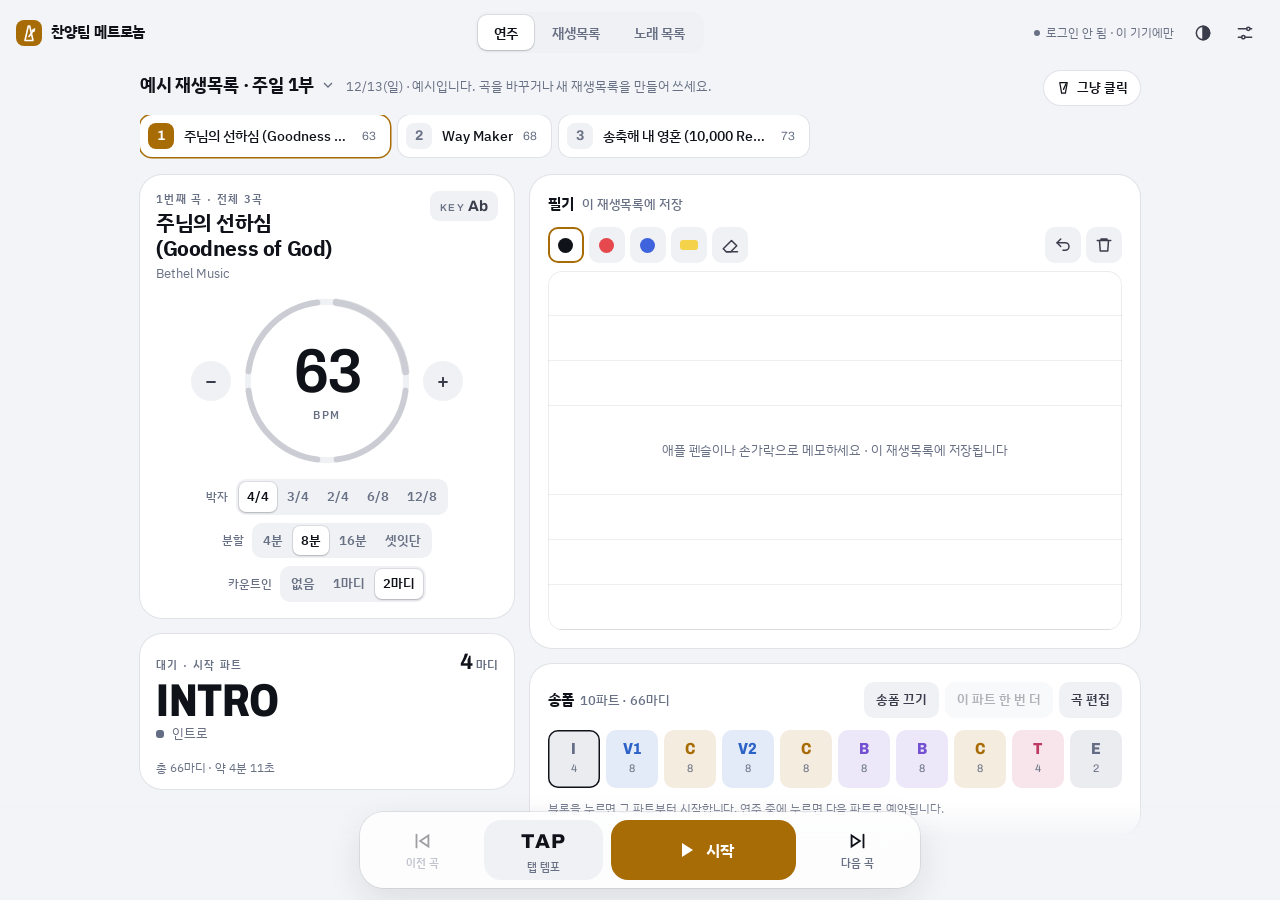
==== metronome/index.html @ 93f94aba "메트로놈: 연주 화면 필기 칸(애플 펜슬·손가락) — 재생목록별 저장(l:목록:곡), 노래 목록 곡 필기(s:곡)를 재생목록에 자동으로 불러옴, 곡 편집 창에도 필기 칸. 지금 칸" ====
<!doctype html>
<html lang="ko">
<head>
<meta charset="utf-8">
<meta name="viewport" content="width=device-width,initial-scale=1,viewport-fit=cover">
<title>찬양팀 메트로놈</title>
<meta name="apple-mobile-web-app-capable" content="yes">
<meta name="mobile-web-app-capable" content="yes">
<meta name="apple-mobile-web-app-title" content="메트로놈">
<meta name="apple-mobile-web-app-status-bar-style" content="black-translucent">
<meta name="theme-color" content="#0A0C12" media="(prefers-color-scheme: dark)">
<meta name="theme-color" content="#F3F4F7" media="(prefers-color-scheme: light)">
<link rel="manifest" href="manifest.webmanifest">
<link rel="apple-touch-icon" href="icon-180.png">
<link rel="icon" type="image/png" href="icon-192.png">
<link rel="preconnect" href="https://fonts.googleapis.com">
<link rel="preconnect" href="https://fonts.gstatic.com" crossorigin>
<link rel="stylesheet" href="https://fonts.googleapis.com/css2?family=Archivo:wdth,wght@62..125,400..800&family=IBM+Plex+Sans+KR:wght@400;500;600;700&display=swap">
<style>:root{box-sizing:border-box;padding-top:env(safe-area-inset-top,0px)}body{margin:0;padding:0}img{max-width:100%}[hidden]:not([hidden=until-found i]){display:none!important}.sync{cursor:pointer}</style>
<style>
/* Layout: a single stage for the drum riser — a tempo dial that lights beat by beat, the current part in big type, and a floating transport in the thumb zone. Brass = cymbal, graphite = dim stage. */
:root{
  color-scheme: dark;
  --bg:#0A0C12; --bg-2:#0F121A; --surface:#141821; --surface-2:#1B2029; --raise:#212734;
  --line:rgba(255,255,255,.07); --line-2:rgba(255,255,255,.14);
  --fg:#F3F1EC; --fg-2:#C7C9D1; --muted:#80879A;
  --accent:#F0B24A; --accent-ink:#1E1505; --accent-soft:rgba(240,178,74,.14);
  --steel:#8DB4F0; --danger:#F07862; --ok:#5FCB8A;
  --flash:#F6E7C4; --scrim:rgba(3,5,10,.62); --shadow:0 12px 34px rgba(0,0,0,.42); --glass:rgba(16,19,27,.78);
  --c-edge:#9AA2B8; --c-verse:#82A9F5; --c-pre:#5CC9BE; --c-chorus:#F0B24A; --c-bridge:#B79CF6; --c-inst:#8DC77B; --c-tag:#F28FA8; --c-cue:#FF8A5B;
  --display:"Archivo", "Helvetica Neue", Arial, sans-serif;
  --ui:"IBM Plex Sans KR", "Apple SD Gothic Neo", "Malgun Gothic", system-ui, sans-serif;
  --r:14px;
}
@media (prefers-color-scheme: light){ :root:not([data-theme="dark"]):not([data-app-theme]){
  color-scheme: light;
  --bg:#F3F4F7; --bg-2:#EBEDF2; --surface:#FFFFFF; --surface-2:#F0F1F5; --raise:#FFFFFF;
  --line:rgba(16,22,40,.08); --line-2:rgba(16,22,40,.16);
  --fg:#10121A; --fg-2:#3A3E4C; --muted:#687084;
  --accent:#A86C06; --accent-ink:#FFFFFF; --accent-soft:rgba(168,108,6,.11);
  --steel:#2C5FB5; --danger:#C8432E; --ok:#23854F;
  --flash:#241904; --scrim:rgba(20,24,40,.32); --shadow:0 12px 34px rgba(20,25,45,.10); --glass:rgba(255,255,255,.82);
  --c-edge:#646C86; --c-verse:#2D62C6; --c-pre:#11857C; --c-chorus:#A86C06; --c-bridge:#7350D2; --c-inst:#3B832C; --c-tag:#BE3A62; --c-cue:#C2410C } }
:root[data-theme="light"]:not([data-app-theme]), :root[data-app-theme="light"]{
  color-scheme: light;
  --bg:#F3F4F7; --bg-2:#EBEDF2; --surface:#FFFFFF; --surface-2:#F0F1F5; --raise:#FFFFFF;
  --line:rgba(16,22,40,.08); --line-2:rgba(16,22,40,.16);
  --fg:#10121A; --fg-2:#3A3E4C; --muted:#687084;
  --accent:#A86C06; --accent-ink:#FFFFFF; --accent-soft:rgba(168,108,6,.11);
  --steel:#2C5FB5; --danger:#C8432E; --ok:#23854F;
  --flash:#241904; --scrim:rgba(20,24,40,.32); --shadow:0 12px 34px rgba(20,25,45,.10); --glass:rgba(255,255,255,.82);
  --c-edge:#646C86; --c-verse:#2D62C6; --c-pre:#11857C; --c-chorus:#A86C06; --c-bridge:#7350D2; --c-inst:#3B832C; --c-tag:#BE3A62; --c-cue:#C2410C }
:root[data-app-theme="dark"]{
  color-scheme: dark;
  --bg:#0A0C12; --bg-2:#0F121A; --surface:#141821; --surface-2:#1B2029; --raise:#212734;
  --line:rgba(255,255,255,.07); --line-2:rgba(255,255,255,.14);
  --fg:#F3F1EC; --fg-2:#C7C9D1; --muted:#80879A;
  --accent:#F0B24A; --accent-ink:#1E1505; --accent-soft:rgba(240,178,74,.14);
  --steel:#8DB4F0; --danger:#F07862; --ok:#5FCB8A;
  --flash:#F6E7C4; --scrim:rgba(3,5,10,.62); --shadow:0 12px 34px rgba(0,0,0,.42); --glass:rgba(16,19,27,.78);
  --c-edge:#9AA2B8; --c-verse:#82A9F5; --c-pre:#5CC9BE; --c-chorus:#F0B24A; --c-bridge:#B79CF6; --c-inst:#8DC77B; --c-tag:#F28FA8; --c-cue:#FF8A5B }

*,*::before,*::after{box-sizing:border-box}
html,body{height:100%}
body{background:var(--bg);color:var(--fg);font-family:var(--ui);font-size:15px;line-height:1.5;letter-spacing:-.005em;
  display:flex;flex-direction:column;overflow:hidden;-webkit-tap-highlight-color:transparent;-webkit-font-smoothing:antialiased}
button,input,select,textarea{font:inherit;color:inherit}
button{cursor:pointer;border:0;background:none;padding:0}
button[disabled]{cursor:default}
:focus-visible{outline:2px solid var(--accent);outline-offset:2px}
.num{font-variant-numeric:tabular-nums}
.eyebrow{font-size:11px;letter-spacing:.12em;text-transform:uppercase;color:var(--muted);font-weight:600}

/* ---------- top bar ---------- */
.top{display:flex;align-items:center;gap:14px;padding-block:12px;
  padding-left:max(16px,env(safe-area-inset-left,0px));padding-right:max(16px,env(safe-area-inset-right,0px))}
.brand{display:flex;align-items:center;gap:9px;font-weight:700;font-size:15px;white-space:nowrap}
.brand svg{width:26px;height:26px;flex:0 0 auto}
.tabs{display:flex;gap:2px;background:var(--surface-2);border-radius:12px;padding:3px;margin-inline:auto}
.tabs button{white-space:nowrap;padding:7px 16px;border-radius:9px;font-weight:600;font-size:14px;color:var(--muted);transition:color .15s, background .15s}
.tabs button:hover{color:var(--fg)}
.tabs button[aria-selected="true"]{background:var(--raise);color:var(--fg);box-shadow:0 1px 2px rgba(0,0,0,.18), 0 0 0 1px var(--line)}
.top-r{display:flex;align-items:center;gap:4px}
.sync{font-size:12px;color:var(--muted);display:flex;align-items:center;gap:6px;white-space:nowrap;margin-right:6px}
.sync i{width:6px;height:6px;border-radius:50%;background:var(--muted);display:inline-block}
.sync[data-s="on"] i{background:var(--ok);box-shadow:0 0 0 3px color-mix(in srgb, var(--ok) 22%, transparent)}
.icon-btn{width:38px;height:38px;border-radius:11px;display:grid;place-items:center;color:var(--fg-2)}
.icon-btn:hover{background:var(--surface-2);color:var(--fg)}
.icon-btn svg{width:20px;height:20px}

.view{flex:1;min-height:0;overflow:auto;
  padding-left:max(16px,env(safe-area-inset-left,0px));padding-right:max(16px,env(safe-area-inset-right,0px));padding-block:6px 28px}
.wrap{max-width:1000px;margin:0 auto;display:flex;flex-direction:column;gap:16px}

/* ---------- play ---------- */
#v-play{display:flex;flex-direction:column;padding-bottom:0}
.play-grid{flex:1;max-width:1000px;width:100%;margin:0 auto;display:grid;gap:16px;grid-template-columns:minmax(0,1fr);align-content:start}
.play-grid > *, .side > *{min-width:0}
.setbar{display:flex;align-items:baseline;gap:10px;flex-wrap:wrap}
.setname{font-weight:700;font-size:18px;display:flex;align-items:center;gap:6px;letter-spacing:-.01em}
.setname svg{width:16px;height:16px;color:var(--muted)}
.setmeta{color:var(--muted);font-size:13px}
.free-btn{margin-left:auto;align-self:center;display:inline-flex;align-items:center;gap:6px;padding:7px 12px;border-radius:999px;font-size:13px;font-weight:600;
  background:var(--surface);color:var(--fg);box-shadow:0 0 0 1px var(--line)}
.free-btn svg{width:15px;height:15px}
.free-btn[aria-pressed="true"]{background:var(--accent);color:var(--accent-ink);box-shadow:none}
.strip{display:flex;gap:8px;overflow-x:auto;padding-bottom:2px;scrollbar-width:none}
.strip::-webkit-scrollbar{display:none}
.chip-song{flex:0 0 auto;display:flex;gap:10px;align-items:center;padding:8px 14px 8px 8px;border-radius:12px;
  background:var(--surface);box-shadow:0 0 0 1px var(--line);max-width:250px;text-align:left;transition:box-shadow .15s}
.chip-song b{width:26px;height:26px;border-radius:8px;background:var(--surface-2);display:grid;place-items:center;font-family:var(--display);font-size:14px;font-weight:700;color:var(--muted);flex:0 0 auto}
.chip-song span{white-space:nowrap;overflow:hidden;text-overflow:ellipsis;font-size:14px;font-weight:500}
.chip-song small{color:var(--muted);font-size:12px;font-family:var(--display)}
.chip-song:hover{box-shadow:0 0 0 1px var(--line-2)}
.chip-song[aria-current="true"]{box-shadow:0 0 0 1.5px var(--accent);background:var(--surface)}
.chip-song[aria-current="true"] b{background:var(--accent);color:var(--accent-ink)}

.hud{background:var(--surface);border-radius:22px;padding:20px;display:grid;gap:18px;box-shadow:0 0 0 1px var(--line)}
.song-head{display:flex;gap:12px;align-items:flex-start;justify-content:space-between}
.song-head h1{font-size:21px;line-height:1.25;margin:2px 0 0;text-wrap:balance;letter-spacing:-.02em;font-weight:700}
.song-head .artist{color:var(--muted);font-size:13px;margin-top:2px}
.keytag{font-family:var(--display);font-weight:700;font-size:15px;border-radius:9px;padding:4px 10px;background:var(--surface-2);color:var(--fg-2);white-space:nowrap}
.keytag::before{content:"KEY ";font-size:10px;letter-spacing:.12em;color:var(--muted);font-weight:600}

.tempo{display:grid;grid-template-columns:auto auto auto;align-items:center;justify-content:center;gap:14px}
.step{width:48px;height:48px;border-radius:50%;background:var(--surface-2);font-size:22px;font-weight:500;display:grid;place-items:center;user-select:none;touch-action:manipulation;color:var(--fg-2);transition:background .12s}
.step:hover{background:var(--raise);color:var(--fg)}
.step:active{transform:scale(.96)}
.dial{position:relative;width:min(52vw,200px);aspect-ratio:1;max-width:100%}
.dial svg{position:absolute;inset:0;width:100%;height:100%;overflow:visible}
.dial .track{fill:none;stroke:var(--surface-2);stroke-width:7}
.dial .arc{fill:none;stroke:var(--line-2);stroke-width:7;stroke-linecap:round;transition:stroke .05s}
.dial .arc.down{stroke-width:9}
.dial .arc.on{stroke:var(--fg)}
.dial .arc.down.on{stroke:var(--accent)}
.dial g.count .arc.on{stroke:var(--steel)}
.dial .halo{fill:var(--accent);opacity:0;transform-origin:100px 100px}
.dial-c{position:absolute;inset:0;display:flex;flex-direction:column;align-items:center;justify-content:center;gap:2px}
.dial-c input{width:3.1ch;background:none;border:0;text-align:center;font-family:var(--display);font-weight:600;font-size:clamp(64px,19vw,88px);line-height:.95;padding:0;letter-spacing:-.04em;
  -moz-appearance:textfield;font-variant-numeric:tabular-nums;border-radius:10px}
.dial-c input:hover{background:var(--surface-2)}
.dial-c input::-webkit-outer-spin-button,.dial-c input::-webkit-inner-spin-button{-webkit-appearance:none;margin:0}
.dial-c small{font-size:11px;letter-spacing:.16em;color:var(--muted);font-weight:600}

.bpm-save{display:flex;align-items:center;justify-content:center;gap:8px;flex-wrap:wrap;margin-top:-6px}
.bpm-save span{font-size:13px;color:var(--muted)}
.bpm-save span b{color:var(--fg);font-family:var(--display)}
.primary.sm{padding:7px 14px;font-size:13px;border-radius:10px}
.seg-row{display:flex;flex-wrap:wrap;gap:10px 18px;justify-content:center;align-items:center}
.seg-row > div{display:flex;align-items:center;gap:8px}
.seg{display:inline-flex;background:var(--surface-2);border-radius:10px;padding:3px;gap:2px}
.seg button{padding:5px 10px;font-size:13px;font-weight:600;color:var(--muted);border-radius:7px;transition:background .12s,color .12s}
.seg button:hover{color:var(--fg)}
.seg button[aria-pressed="true"]{background:var(--raise);color:var(--fg);box-shadow:0 1px 2px rgba(0,0,0,.2),0 0 0 1px var(--line)}
.seg-label{font-size:12px;color:var(--muted);font-weight:500}

.now{gap:6px}
.now-top{display:flex;justify-content:space-between;align-items:baseline;gap:10px}
.barcount{font-family:var(--display);font-weight:600;font-size:15px;color:var(--fg-2)}
.barcount b{font-size:28px;color:var(--fg);font-weight:700;letter-spacing:-.02em}
.barcount small{font-family:var(--ui);color:var(--muted);font-size:12px;margin-left:3px}
.secname{font-family:var(--display);font-weight:800;font-stretch:78%;font-size:clamp(50px,15vw,92px);line-height:.9;letter-spacing:-.01em;text-transform:uppercase;
  min-width:0;overflow:hidden;text-overflow:ellipsis;white-space:nowrap;color:var(--fg)}
.secname.count{color:var(--steel)}
.secko{display:flex;align-items:center;gap:8px;color:var(--muted);font-size:14px;min-height:21px}
.secko i{width:8px;height:8px;border-radius:3px;background:var(--sc,var(--c-edge))}
.bars{display:flex;gap:4px;height:6px;margin-top:4px}
.bars span{flex:1;border-radius:3px;background:var(--surface-2)}
.bars span.on{background:var(--sc,var(--accent))}
.bars span.now{background:var(--sc,var(--accent));opacity:.55}
.next{display:flex;align-items:center;gap:10px;font-size:13px;color:var(--muted);flex-wrap:wrap;min-height:28px;margin-top:4px}
.next b{font-family:var(--display);font-stretch:85%;font-size:20px;font-weight:800;color:var(--sc,var(--steel));letter-spacing:.01em;text-transform:uppercase}
.next .arrow{font-size:11px;letter-spacing:.12em;font-weight:600}
.next .q{background:var(--accent-soft);color:var(--accent);border-radius:6px;padding:1px 7px;font-size:12px;font-weight:600}

.side{display:grid;gap:16px;align-content:start}
.maincol{display:grid;gap:16px;align-content:start;min-width:0}
/* 지금 칸(작게) */
.now.compact{padding:12px 16px;gap:2px}
.now.compact .secname{font-size:clamp(30px,8vw,46px)}
.now.compact .barcount b{font-size:22px}
.now.compact .secko{font-size:13px;min-height:18px}
.now.compact .next{min-height:0;margin-top:2px;font-size:12px}
.now.compact .next b{font-size:16px}
/* 필기 */
.ink-panel{gap:10px}
.ink-head{display:flex;align-items:center;justify-content:space-between;gap:8px;flex-wrap:wrap}
.ink-head .t{font-weight:700;font-size:15px}
.ink-head .t small, .ink-where{color:var(--muted);font-weight:500;font-size:12.5px;margin-left:8px}
.inkpad{display:grid;gap:8px;min-width:0}
.ink-bar{display:flex;gap:5px;align-items:center;flex-wrap:wrap}
.ink-bar .sp{flex:1}
.ink-bar button{width:36px;height:36px;border-radius:10px;display:grid;place-items:center;color:var(--fg-2);background:var(--surface-2)}
.ink-bar button svg{width:18px;height:18px}
.ink-bar button[aria-pressed="true"]{box-shadow:inset 0 0 0 2px var(--accent);color:var(--fg);background:var(--raise)}
.ink-bar button.arm{background:var(--danger,#e5484d);color:#fff}
.ink-bar .dot{width:15px;height:15px;border-radius:50%}
.ink-bar .dot.hl{width:18px;height:10px;border-radius:3px;background:#f5c400;opacity:.7}
.ink-wrap{position:relative;aspect-ratio:16/10;border-radius:14px;overflow:hidden;touch-action:none;-webkit-user-select:none;user-select:none;
  background:var(--raise) repeating-linear-gradient(to bottom, transparent 0, transparent calc(12.5% - 1px), color-mix(in srgb, var(--fg) 7%, transparent) calc(12.5% - 1px), color-mix(in srgb, var(--fg) 7%, transparent) 12.5%);
  box-shadow:inset 0 0 0 1px var(--line)}
.ink-wrap canvas{position:absolute;inset:0;width:100%;height:100%;touch-action:none;cursor:crosshair}
.ink-empty{position:absolute;inset:0;display:grid;place-items:center;text-align:center;padding:24px;color:var(--muted);font-size:13px;pointer-events:none}
.ink-wrap.off canvas{cursor:default}
.ink-wrap.off{opacity:.7}
.panel{background:var(--surface);border-radius:22px;padding:18px;display:grid;grid-template-columns:minmax(0,1fr);gap:12px;box-shadow:0 0 0 1px var(--line)}
.form-head{display:flex;justify-content:space-between;align-items:center;gap:10px;flex-wrap:wrap}
.form-head .t{font-weight:700;font-size:15px}
.form-head .t small{color:var(--muted);font-weight:500;font-size:13px;margin-left:6px}
.form-head > span{flex-wrap:wrap;justify-content:flex-end}
.form-head .ghost{padding:8px 12px;font-size:13px;min-height:36px}
.form-head .primary{padding:8px 12px;font-size:13px;min-height:36px}
/* 파트가 많아도 패널 밖으로 넘치지 않게 같은 크기 칸으로 줄바꿈한다(손가락으로 누르기 쉬운 크기) */
.formline{display:grid;grid-template-columns:repeat(auto-fill,minmax(52px,1fr));gap:6px;min-height:58px}
.formline .form-empty{grid-column:1/-1}
.formline .blk{min-height:58px}
.blk{position:relative;flex-basis:0;min-width:30px;border-radius:10px;overflow:hidden;
  background:color-mix(in srgb, var(--sc,var(--c-edge)) 13%, var(--surface));
  display:flex;flex-direction:column;justify-content:center;align-items:center;padding:6px 2px;text-align:center;transition:opacity .2s, box-shadow .15s}
.blk b{font-family:var(--display);font-weight:800;font-stretch:85%;font-size:16px;line-height:1;position:relative;color:var(--sc,var(--fg))}
.blk small{font-size:11px;color:var(--muted);position:relative;font-family:var(--display);margin-top:3px}
.blk::before{content:"";position:absolute;inset:auto 0 0 0;height:3px;width:calc(var(--p,0)*100%);background:var(--sc,var(--accent))}
.blk:hover{box-shadow:inset 0 0 0 1px var(--line-2)}
.blk.cur{box-shadow:inset 0 0 0 1.5px var(--sc,var(--accent))}
.blk.start{box-shadow:inset 0 0 0 1.5px var(--fg)}
.blk.queued{box-shadow:inset 0 0 0 1.5px var(--steel);background:color-mix(in srgb, var(--steel) 16%, var(--surface))}
.blk.done{opacity:.4}
.form-empty{color:var(--muted);font-size:14px;padding:14px;border:1px dashed var(--line-2);border-radius:12px;display:flex;align-items:center;gap:8px;flex-wrap:wrap}
.legend{display:flex;flex-wrap:wrap;gap:4px 12px;font-size:12px;color:var(--muted)}
.legend span{display:inline-flex;align-items:center;gap:5px}
.legend i{width:8px;height:8px;border-radius:3px;background:var(--sc)}

.ghost{background:var(--surface-2);border-radius:10px;padding:7px 12px;font-size:13px;font-weight:600;color:var(--fg-2);transition:background .12s}
.ghost:hover{background:var(--raise);color:var(--fg);box-shadow:0 0 0 1px var(--line)}
.ghost[disabled]{opacity:.4;pointer-events:none}

.quick{display:grid;grid-template-columns:1fr 1fr;gap:8px}
.tog{display:flex;align-items:center;justify-content:space-between;gap:10px;padding:11px 14px;border-radius:14px;background:var(--surface);box-shadow:0 0 0 1px var(--line);font-size:14px;font-weight:600;color:var(--muted);text-align:left}
.tog i{width:34px;height:20px;border-radius:999px;background:var(--surface-2);position:relative;flex:0 0 auto;box-shadow:inset 0 0 0 1px var(--line-2);transition:background .15s}
.tog i::after{content:"";position:absolute;top:3px;left:3px;width:14px;height:14px;border-radius:50%;background:var(--muted);transition:transform .15s, background .15s}
.tog[aria-pressed="true"]{color:var(--fg)}
.tog[aria-pressed="true"] i{background:var(--accent);box-shadow:none}
.tog[aria-pressed="true"] i::after{transform:translateX(14px);background:var(--accent-ink)}

.transport{position:sticky;bottom:0;margin-top:16px;padding-block:10px calc(12px + env(safe-area-inset-bottom,0px));
  background:linear-gradient(to top, var(--bg) 62%, transparent);
  margin-left:calc(-1*max(16px,env(safe-area-inset-left,0px)));margin-right:calc(-1*max(16px,env(safe-area-inset-right,0px)));
  padding-left:max(16px,env(safe-area-inset-left,0px));padding-right:max(16px,env(safe-area-inset-right,0px))}
.transport .in{max-width:560px;margin:0 auto;display:grid;grid-template-columns:1fr 1.1fr 1.7fr 1fr;gap:8px;align-items:center;
  background:var(--glass);-webkit-backdrop-filter:blur(18px) saturate(1.4);backdrop-filter:blur(18px) saturate(1.4);
  border-radius:24px;padding:8px;box-shadow:var(--shadow), 0 0 0 1px var(--line)}
.tbtn{height:60px;border-radius:17px;display:flex;flex-direction:column;align-items:center;justify-content:center;font-size:11px;color:var(--muted);font-weight:600;gap:3px;touch-action:manipulation;user-select:none;transition:background .12s}
.tbtn:hover{background:var(--surface-2)}
.tbtn svg{width:22px;height:22px;color:var(--fg)}
.tbtn[disabled]{opacity:.35}
.tbtn.tap{font-family:var(--display);font-size:20px;font-weight:800;color:var(--fg);letter-spacing:.08em;background:var(--surface-2)}
.tbtn.tap small{font-family:var(--ui);font-size:11px;letter-spacing:0;color:var(--muted);font-weight:500}
.tbtn.tap.hit{background:var(--accent-soft);color:var(--accent)}
.play{height:60px;border-radius:17px;background:var(--accent);color:var(--accent-ink);font-weight:700;font-size:16px;display:flex;align-items:center;justify-content:center;gap:8px;transition:transform .1s, background .15s}
.play:active{transform:scale(.98)}
.play svg{width:24px;height:24px}
.play[data-on="true"]{background:var(--fg);color:var(--bg)}

#flash{position:fixed;inset:0;pointer-events:none;background:var(--flash);opacity:0;z-index:40}
#flash.down{background:var(--accent)}

/* ---------- lists + library ---------- */
.sec-title{display:flex;align-items:flex-end;justify-content:space-between;gap:12px;flex-wrap:wrap}
.sec-title h2{margin:0;font-size:26px;letter-spacing:-.025em}
.sec-title p{margin:4px 0 0;color:var(--muted);font-size:13px}
.primary{background:var(--accent);color:var(--accent-ink);border-radius:11px;padding:10px 16px;font-weight:700;font-size:14px;transition:filter .12s}
.primary:hover{filter:brightness(1.06)}
.primary[disabled]{opacity:.45;pointer-events:none}
.cards{display:grid;grid-template-columns:repeat(auto-fill,minmax(270px,1fr));gap:12px}
.card{background:var(--surface);border-radius:18px;padding:18px;text-align:left;display:grid;gap:8px;min-width:0;box-shadow:0 0 0 1px var(--line);transition:box-shadow .15s, transform .15s}
.card:hover{box-shadow:0 0 0 1px var(--line-2), var(--shadow);transform:translateY(-1px)}
.card .d{font-family:var(--display);font-weight:700;font-size:13px;color:var(--accent);letter-spacing:.04em}
.card h3{margin:0;font-size:17px;letter-spacing:-.015em}
.card p{margin:0;color:var(--muted);font-size:13px;overflow:hidden;text-overflow:ellipsis;white-space:nowrap}
.card ol{margin:4px 0 0;padding-left:18px;font-size:13px;color:var(--fg-2);display:grid;gap:2px}
.card ol li::marker{color:var(--muted);font-family:var(--display)}
.badge{display:inline-block;font-size:11px;font-weight:600;padding:1px 7px;border-radius:999px;background:var(--accent-soft);color:var(--accent);vertical-align:2px;letter-spacing:0}
.empty{border:1px dashed var(--line-2);border-radius:18px;padding:26px;text-align:center;color:var(--muted);display:grid;gap:12px;justify-items:center}

.field{display:grid;gap:6px;min-width:0}
.field label{font-size:12px;color:var(--muted);font-weight:600}
.inp{background:var(--surface-2);border:1px solid transparent;border-radius:11px;padding:10px 12px;width:100%;min-width:0;transition:border-color .12s, background .12s}
.inp:hover{border-color:var(--line-2)}
.inp:focus{outline:none;border-color:var(--accent);background:var(--surface)}
.inp[readonly]{opacity:.55;cursor:default;border-color:transparent;background:var(--surface-2)}
textarea.inp{min-height:88px;resize:vertical;line-height:1.55}
.grid2{display:grid;grid-template-columns:repeat(auto-fit,minmax(150px,1fr));gap:12px}
.rows{display:grid;gap:6px}
.row{display:flex;align-items:center;gap:12px;background:var(--surface);border-radius:14px;padding:10px 12px;min-width:0;box-shadow:0 0 0 1px var(--line)}
.row .n{font-family:var(--display);font-weight:700;font-size:15px;color:var(--muted);width:26px;height:26px;border-radius:8px;background:var(--surface-2);display:grid;place-items:center;flex:0 0 auto}
.row .t{flex:1;min-width:0}
.row .t b{display:block;white-space:nowrap;overflow:hidden;text-overflow:ellipsis;font-weight:600}
.row .t small{display:block;color:var(--muted);font-size:12px;white-space:nowrap;overflow:hidden;text-overflow:ellipsis}
.row .acts{display:flex;gap:2px}
.row .acts button{width:34px;height:34px;border-radius:9px;display:grid;place-items:center;color:var(--muted)}
.row .acts button:hover{background:var(--surface-2);color:var(--fg)}
.row .acts svg{width:18px;height:18px}
.row.click{cursor:pointer;text-align:left;width:100%}
.row.click:hover,.row:has(> button.t:hover){box-shadow:0 0 0 1px var(--line-2)}
.meta-line{display:flex;gap:5px;flex-wrap:wrap}
.pill{font-size:11px;border-radius:6px;padding:1px 7px;color:var(--fg-2);background:var(--surface-2);white-space:nowrap;font-weight:500}
.toolbar{display:flex;gap:8px;flex-wrap:wrap}
.toolbar .inp{flex:1;min-width:160px}
.danger{color:var(--danger)}
.ghost.danger{background:color-mix(in srgb, var(--danger) 12%, transparent);color:var(--danger)}
.back{display:inline-flex;align-items:center;gap:4px;color:var(--muted);font-weight:600;font-size:14px;align-self:flex-start}
.back:hover{color:var(--fg)}
.back svg{width:18px;height:18px}

/* ---------- sheets ---------- */
.scrim{position:fixed;inset:0;background:var(--scrim);z-index:50;display:flex;align-items:flex-end;justify-content:center;-webkit-backdrop-filter:blur(4px);backdrop-filter:blur(4px)}
.sheet{background:var(--bg-2);border-radius:24px 24px 0 0;width:100%;max-width:640px;max-height:92%;display:flex;flex-direction:column;
  padding-bottom:env(safe-area-inset-bottom,0px);box-shadow:var(--shadow), 0 0 0 1px var(--line);position:relative}
.sheet::before{content:"";position:absolute;top:7px;left:50%;width:36px;height:4px;border-radius:2px;background:var(--line-2);transform:translateX(-50%)}
@media (min-width:700px){.scrim{align-items:center}.sheet{border-radius:24px;max-height:86%}.sheet::before{display:none}}
.sheet-h{display:flex;align-items:center;justify-content:space-between;gap:10px;padding:16px 18px 12px}
.sheet-h h2{margin:0;font-size:18px;letter-spacing:-.015em}
.sheet-b{overflow:auto;padding:4px 18px 18px;display:grid;gap:16px;min-height:0}
.sheet-f{display:flex;gap:8px;justify-content:space-between;padding:12px 18px;border-top:1px solid var(--line);flex-wrap:wrap}
.chips{display:flex;flex-wrap:wrap;gap:6px}
.chips button{padding:5px 11px;border-radius:9px;background:var(--surface-2);font-family:var(--display);font-weight:800;font-stretch:85%;font-size:15px;color:var(--sc,var(--fg))}
.chips button:hover{box-shadow:0 0 0 1px var(--sc,var(--accent))}
.preview{display:flex;flex-wrap:wrap;gap:5px;align-items:center}
.preview span{font-size:12px;border-radius:7px;padding:2px 8px;background:color-mix(in srgb, var(--sc,var(--c-edge)) 14%, var(--surface));color:var(--fg-2)}
.preview span.bad{background:color-mix(in srgb, var(--danger) 14%, transparent);color:var(--danger)}
.preview span.sum{background:none;color:var(--muted);padding-left:2px}
.cue-pill{display:inline-block;font-family:var(--display);font-weight:800;font-stretch:88%;font-size:12px;letter-spacing:.06em;padding:1px 8px;border-radius:6px;background:color-mix(in srgb, var(--c-cue) 18%, transparent);color:var(--c-cue);margin-left:6px;white-space:nowrap}
.cue-pill.soon{background:none;box-shadow:inset 0 0 0 1px var(--c-cue)}
.blk small.mt{margin-top:1px;font-size:10px;font-weight:700;color:var(--c-cue)}
.cue-pill.meter{color:var(--steel);background:color-mix(in srgb, var(--steel) 16%, transparent)}
.cue-pill.meter.soon{background:none;box-shadow:inset 0 0 0 1px var(--steel)}
.blk.has-cue::after{content:"";position:absolute;top:5px;right:5px;width:6px;height:6px;border-radius:2px;transform:rotate(45deg);background:var(--c-cue)}
.cue-chips{align-items:center}
.cue-chips .chips-label{font-size:12px;color:var(--muted);font-weight:600;margin-right:2px}
.cue-chips button{font-size:13px;color:var(--c-cue)}
.preview span.cue{background:color-mix(in srgb, var(--c-cue) 16%, transparent);color:var(--c-cue);font-weight:700}
.tmp-badge{font-size:11px;font-weight:600;color:var(--steel);background:color-mix(in srgb, var(--steel) 14%, transparent);border-radius:999px;padding:3px 9px;white-space:nowrap}
.badge.tmp{background:color-mix(in srgb, var(--steel) 14%, transparent);color:var(--steel)}
.ctx-note{background:var(--accent-soft);border-radius:12px;padding:11px 13px;font-size:13px;color:var(--fg-2);display:grid;gap:8px;justify-items:start;line-height:1.55}
.ctx-note b{color:var(--fg)}
/* ---------- install ---------- */
.install-bar{display:flex;align-items:center;gap:10px;margin:0 auto;max-width:1100px;width:calc(100% - 28px);padding:10px 10px 10px 14px;border-radius:14px;background:color-mix(in srgb, var(--accent) 14%, var(--surface));box-shadow:0 0 0 1px color-mix(in srgb, var(--accent) 35%, transparent)}
.install-bar[hidden]{display:none}
.install-bar>svg{width:22px;height:22px;color:var(--accent);flex:0 0 auto}
.install-bar .t{flex:1;font-size:13px;line-height:1.45;color:var(--fg-2);word-break:keep-all}
.install-bar .t b{color:var(--fg)}
.install-bar .icon-btn{width:34px;height:34px;flex:0 0 auto}

/* ---------- sharing ---------- */
.lseg{align-self:flex-start}
.lseg button{padding:7px 14px;font-size:14px;position:relative}
.lseg .dot{position:absolute;top:5px;right:5px;width:7px;height:7px;border-radius:50%;background:var(--accent)}
.gpill{display:inline-block;font-size:11px;font-weight:600;border-radius:999px;padding:1px 8px;background:color-mix(in srgb, var(--steel) 14%, transparent);color:var(--steel);margin:2px 4px 0 0;white-space:nowrap}
.card .by{font-size:12px;color:var(--muted)}
.notice{border-radius:14px;padding:16px;background:var(--surface);box-shadow:0 0 0 1px var(--line);display:grid;gap:10px;justify-items:start;color:var(--fg-2);font-size:14px}
.notice small{color:var(--muted);font-size:12px}
.gfilter{display:flex;gap:6px;flex-wrap:wrap}
.gfilter button{padding:6px 12px;border-radius:999px;font-size:13px;font-weight:600;background:var(--surface-2);color:var(--muted)}
.gfilter button[aria-pressed="true"]{background:var(--fg);color:var(--bg)}
.sw{width:40px;height:24px;border-radius:999px;background:var(--surface-2);box-shadow:inset 0 0 0 1px var(--line-2);position:relative;flex:0 0 auto}
.sw::after{content:"";position:absolute;top:3px;left:3px;width:18px;height:18px;border-radius:50%;background:var(--muted);transition:transform .15s}
.row[aria-checked="true"] .sw{background:var(--accent);box-shadow:none}
.row[aria-checked="true"] .sw::after{transform:translateX(16px);background:var(--accent-ink)}

/* ---------- song form blocks ---------- */
.fb-head{display:flex;align-items:center;justify-content:space-between;gap:10px}
.fb-head .seg button{padding:4px 12px}
.fb-list{display:grid;gap:6px;position:relative}
.fb-row{display:grid;gap:3px;background:var(--surface);border-radius:13px;padding:5px 8px 6px 0;box-shadow:0 0 0 1px var(--line), inset 4px 0 0 var(--sc,var(--c-edge));position:relative;touch-action:pan-y}
.fb-row.dragging{z-index:5;box-shadow:0 0 0 1.5px var(--sc,var(--accent)), var(--shadow), inset 4px 0 0 var(--sc,var(--c-edge));transition:none;opacity:.96}
.fb-main{display:flex;align-items:center;gap:6px;min-width:0}
.fb-handle{width:34px;height:40px;flex:0 0 auto;display:grid;place-items:center;color:var(--muted);cursor:grab;touch-action:none;user-select:none;-webkit-user-select:none}
.fb-handle svg{width:18px;height:18px}
.fb-row.dragging .fb-handle{cursor:grabbing;color:var(--fg)}
.fb-label{flex:1 1 70px;min-width:56px;max-width:140px;font-family:var(--display);font-weight:800;font-stretch:88%;font-size:16px;color:var(--sc,var(--fg));padding:8px 9px}
.fb-num{display:flex;align-items:center;background:var(--surface-2);border-radius:10px;flex:0 0 auto}
.fb-num button{width:30px;height:38px;font-size:18px;color:var(--fg-2);border-radius:10px;touch-action:manipulation}
.fb-num button:hover{background:var(--raise)}
.fb-num input{width:36px;text-align:center;background:none;border:0;font-family:var(--display);font-weight:700;font-size:16px;padding:0;-moz-appearance:textfield}
.fb-num input::-webkit-outer-spin-button,.fb-num input::-webkit-inner-spin-button{-webkit-appearance:none;margin:0}
.fb-num small{font-size:11px;color:var(--muted);padding:0 6px 0 2px;white-space:nowrap}
.fb-num.rep input{width:26px}
.fb-num.rep .loop-n{width:26px;text-align:center;font-family:var(--display);font-weight:800;color:var(--accent)}
.fb-num.rep .loop-btn{white-space:nowrap;flex:0 0 auto;margin-left:4px;padding:3px 7px;border-radius:7px;font-size:11.5px;font-weight:700;color:var(--muted);box-shadow:0 0 0 1px var(--line)}
.fb-num.rep .loop-btn[aria-pressed="true"]{background:var(--accent);color:var(--accent-ink);box-shadow:none}
.fb-num.rep small:first-child{padding:0 0 0 8px}
.fb-del{width:34px;height:38px;flex:0 0 auto;border-radius:10px;display:grid;place-items:center;color:var(--muted)}
.fb-del:hover{background:color-mix(in srgb, var(--danger) 12%, transparent);color:var(--danger)}
.fb-del svg{width:18px;height:18px}
.fb-cues{display:flex;flex-wrap:wrap;gap:5px;align-items:center;padding-left:34px}
.fb-cue{display:inline-flex;align-items:center;gap:2px;font-size:12px;font-weight:700;border-radius:7px;padding:2px 3px 2px 8px;background:color-mix(in srgb, var(--c-cue) 16%, transparent);color:var(--c-cue)}
.fb-cue.meter{background:color-mix(in srgb, var(--steel) 16%, transparent);color:var(--steel)}
.fb-cue small{font-weight:500;opacity:.8;margin-left:3px}
.fb-cuepos{appearance:none;-webkit-appearance:none;border:0;background:color-mix(in srgb, currentColor 14%, transparent);color:inherit;font:inherit;font-weight:500;font-size:11.5px;
  border-radius:5px;padding:2px 16px 2px 6px;margin-left:5px;cursor:pointer;
  background-image:linear-gradient(45deg,transparent 50%,currentColor 50%),linear-gradient(135deg,currentColor 50%,transparent 50%);
  background-position:calc(100% - 8px) 55%,calc(100% - 4.5px) 55%;background-size:3.5px 3.5px;background-repeat:no-repeat}
.fb-cuepos option{color:var(--fg);background:var(--surface)}
.fb-cue button{width:20px;height:20px;border-radius:5px;display:grid;place-items:center;color:inherit}
.fb-cue button:hover{background:color-mix(in srgb, currentColor 18%, transparent)}
.fb-cue button svg{width:12px;height:12px}
.fb-cueadd{font-size:12px;font-weight:600;color:var(--muted);border-radius:7px;padding:2px 8px;box-shadow:inset 0 0 0 1px var(--line-2)}
.fb-cueadd:hover,.fb-cueadd[aria-expanded="true"]{color:var(--c-cue);box-shadow:inset 0 0 0 1px var(--c-cue)}
.fb-cuepanel{margin-left:34px;display:grid;gap:8px;padding:10px;border-radius:11px;background:var(--surface-2)}
.fb-cuepanel .rowline{display:flex;align-items:center;gap:8px;flex-wrap:wrap}
.fb-cuepanel .chips button{font-size:13px;color:var(--c-cue);background:var(--surface)}
.fb-cuepanel .chips button.mt{color:var(--steel)}
.fb-cuepanel select,.fb-cuepanel input{padding:7px 10px;width:auto}
.fb-cuepanel input{flex:1;min-width:120px}
.fb-add{display:flex;align-items:flex-start;gap:8px;flex-wrap:wrap}
#formChips{gap:6px 14px}
.chip-group{display:flex;align-items:center;flex-wrap:wrap;gap:6px}
.chip-group small{font-size:11px;color:var(--muted);font-weight:600;margin-right:1px}
.chips-label{font-size:12px;color:var(--muted);font-weight:600}
.fb-empty{color:var(--muted);font-size:13px;padding:14px;border:1px dashed var(--line-2);border-radius:12px;text-align:center}
.hint{font-size:12px;color:var(--muted);margin:0;line-height:1.55}
.hint code{font-family:var(--display);font-weight:700;font-size:13px;color:var(--fg);background:var(--surface-2);padding:0 5px;border-radius:5px}
.check{width:22px;height:22px;border-radius:7px;background:var(--surface-2);box-shadow:inset 0 0 0 1.5px var(--line-2);display:grid;place-items:center;flex:0 0 auto;color:transparent}
.row[aria-checked="true"] .check{background:var(--accent);box-shadow:none;color:var(--accent-ink)}
.row[aria-checked="true"]{box-shadow:0 0 0 1.5px var(--accent)}
.check svg{width:14px;height:14px}
.set-group{display:grid;gap:2px;background:var(--surface);border-radius:16px;padding:4px 14px;box-shadow:0 0 0 1px var(--line)}
.set-row{display:flex;justify-content:space-between;align-items:center;gap:12px;flex-wrap:wrap;padding:11px 0;border-top:1px solid var(--line)}
.set-group .set-row:first-child{border-top:0}
.set-row.sub-row{border-top:0;padding-top:2px;padding-left:12px}
.set-row.sub-row label{font-weight:500}
.set-row > span, .set-row > label{font-weight:600;font-size:14px;flex:1;min-width:160px}
.set-row small{display:block;color:var(--muted);font-weight:400;font-size:12px;margin-top:1px}
.set-row .seg{flex-wrap:wrap}
.set-h{font-size:11px;letter-spacing:.12em;text-transform:uppercase;color:var(--muted);font-weight:600;margin:6px 2px -8px}
input[type=range]{accent-color:var(--accent);width:180px;max-width:100%}
.kbd{font-family:var(--display);font-weight:700;font-size:11px;background:var(--surface-2);border-radius:5px;padding:1px 5px;color:var(--fg-2)}
.toast{position:fixed;left:50%;bottom:calc(110px + env(safe-area-inset-bottom,0px));transform:translateX(-50%);background:var(--fg);color:var(--bg);padding:9px 16px;border-radius:12px;font-size:14px;z-index:60;font-weight:600;max-width:90%;box-shadow:var(--shadow)}

@media (min-width:900px){
  /* BPM 칸은 좁게, 필기 칸을 넓게 */
  .play-grid{grid-template-columns:minmax(0,.76fr) minmax(0,1.24fr);align-items:start}
  .hud{padding:16px;gap:12px}
  .hud .dial{width:172px}
  .hud .dial-c input{font-size:62px}
  .hud .step{width:40px;height:40px;font-size:20px}
  .hud .tempo{gap:10px}
  .hud .seg-row{gap:8px 10px}
  .hud .seg button{padding:5px 8px}
  .play-grid .full{grid-column:1/-1}
}
@media (max-width:640px){ .brand span{display:none} .tabs{margin-inline:0} }
@media (max-width:420px){
  .tabs button{padding:7px 10px;font-size:13px}
  .sync span{display:none}
  .hud{padding:16px;border-radius:20px}
  .seg-row{gap:8px 10px}
}
@media (prefers-reduced-motion: reduce){ *{transition:none!important} }
</style>
</head>
<body>

<header class="top">
  <div class="brand"><svg viewBox="0 0 26 26" aria-hidden="true"><rect width="26" height="26" rx="8" fill="var(--accent)"/><path d="M9 20.5 12.3 6h1.4L17 20.5z" fill="none" stroke="var(--accent-ink)" stroke-width="1.6" stroke-linejoin="round"/><path d="M13 16.5 18.5 9" stroke="var(--accent-ink)" stroke-width="1.6" stroke-linecap="round"/><circle cx="17.4" cy="10.5" r="1.6" fill="var(--accent-ink)"/></svg><span>찬양팀 메트로놈</span></div>
  <nav class="tabs" role="tablist" aria-label="화면">
    <button role="tab" id="tab-play" data-view="play" aria-selected="true">연주</button>
    <button role="tab" id="tab-lists" data-view="lists" aria-selected="false">재생목록</button>
    <button role="tab" id="tab-library" data-view="library" aria-selected="false">노래 목록</button>
  </nav>
  <div class="top-r">
    <div class="sync" id="sync" data-s="off"><i></i><span id="syncText">이 기기에 저장</span></div>
    <button class="icon-btn" id="themeBtn" aria-label="화면 모드"></button>
    <button class="icon-btn" id="openSettings" aria-label="설정"><svg viewBox="0 0 24 24" fill="none" stroke="currentColor" stroke-width="1.8" stroke-linecap="round"><path d="M4 7h10M18 7h2M4 17h4M12 17h8"/><circle cx="16" cy="7" r="2"/><circle cx="10" cy="17" r="2"/></svg></button>
  </div>
</header>
<div class="install-bar" id="installBar" role="region" aria-label="앱 설치 안내" hidden>
  <svg viewBox="0 0 24 24" fill="none" stroke="currentColor" stroke-width="1.8" stroke-linecap="round" stroke-linejoin="round" aria-hidden="true"><rect x="6" y="2.5" width="12" height="19" rx="3"/><path d="M12 8v6m-3-3 3 3 3-3"/></svg>
  <span class="t" id="installText"></span>
  <button class="primary sm" id="installBtn" hidden>설치</button>
  <button class="icon-btn" id="installClose" aria-label="닫기"><svg viewBox="0 0 24 24" fill="none" stroke="currentColor" stroke-width="2"><path d="M6 6l12 12M18 6 6 18"/></svg></button>
</div>

<!-- PLAY -->
<section class="view" id="v-play">
  <div class="play-grid">
    <div class="full" style="display:grid;gap:10px">
      <div class="setbar">
        <button class="setname" id="pickList"><span id="setName">재생목록</span><svg viewBox="0 0 24 24" fill="none" stroke="currentColor" stroke-width="2"><path d="m6 9 6 6 6-6"/></svg></button>
        <span class="setmeta" id="setMeta"></span>
        <button class="free-btn" id="freeBtn" aria-pressed="false" title="곡을 고르지 않고 BPM·박자만으로 클릭"><svg viewBox="0 0 24 24" fill="none" stroke="currentColor" stroke-width="2" stroke-linecap="round" stroke-linejoin="round"><path d="M9 21h6l3-17H6z"/><path d="M12 15 16 6"/></svg>그냥 클릭</button>
      </div>
      <div class="strip" id="strip"></div>
    </div>

    <div class="maincol">
    <div class="hud" id="hud">
      <div class="song-head">
        <div style="min-width:0">
          <div class="eyebrow" id="songPos"></div>
          <h1 id="songTitle">곡을 선택하세요</h1>
          <div class="artist" id="songArtist"></div>
        </div>
        <span style="display:flex;flex-direction:column;align-items:flex-end;gap:6px"><span class="keytag" id="songKey" hidden></span><button class="tmp-badge" id="tmpBadge" hidden>임시 변경 · 원래대로</button></span>
      </div>
      <div class="tempo">
        <button class="step" id="bpmDown" aria-label="BPM 1 내리기">−</button>
        <div class="dial">
          <svg viewBox="0 0 200 200" aria-hidden="true"><circle class="halo" id="halo" cx="100" cy="100" r="74"/><circle class="track" cx="100" cy="100" r="92"/><g id="beats"></g></svg>
          <div class="dial-c"><input id="bpmInput" class="num" type="number" inputmode="numeric" min="30" max="260" value="72" aria-label="BPM"><small id="bpmUnit">BPM</small></div>
        </div>
        <button class="step" id="bpmUp" aria-label="BPM 1 올리기">+</button>
      </div>
      <div class="bpm-save" id="bpmSaveRow" hidden>
        <span id="bpmSaveTxt"></span>
        <button class="ghost" id="bpmRevert">되돌리기</button>
        <button class="primary sm" id="bpmSave">이 BPM 저장</button>
      </div>
      <div class="seg-row">
        <div><span class="seg-label">박자</span><span class="seg" id="segTs"></span></div>
        <div><span class="seg-label">분할</span><span class="seg" id="segSub"></span></div>
        <div><span class="seg-label">카운트인</span><span class="seg" id="segCount"></span></div>
      </div>
    </div>

      <div class="panel now compact" id="nowBox">
        <div class="now-top"><span class="eyebrow" id="phase">대기</span><span class="barcount num" id="barCount"></span></div>
        <div class="secname" id="secName">—</div>
        <div class="secko" id="secKo"></div>
        <div class="bars" id="barsMeter"></div>
        <div class="next" id="nextRow"></div>
      </div>
    </div>
    <div class="side">
      <div class="panel ink-panel" id="inkPanel">
        <div class="ink-head"><span class="t">필기<small id="inkWhere"></small></span><button class="ghost sm" id="inkReset" hidden>노래 목록 필기로 되돌리기</button></div>
        <div id="playInk"></div>
      </div>
      <div class="panel">
        <div class="form-head">
          <span class="t" id="formInfo">송폼</span>
          <span style="display:flex;gap:6px">
            <button class="ghost" id="followBtn" aria-pressed="true">송폼 끄기</button>
            <button class="ghost" id="repeatBtn" disabled>이 파트 한 번 더</button>
            <button class="ghost" id="editCurSong">곡 편집</button>
          </span>
        </div>
        <div class="formline" id="formLine"></div>
        <p class="hint" id="formHint">블록을 누르면 그 파트부터 시작합니다. 연주 중에 누르면 다음 파트로 예약됩니다.</p>
      </div>
      <div class="quick" id="quick"></div>
    </div>
  </div>

  <div class="transport">
    <div class="in">
      <button class="tbtn" id="prevSong"><svg viewBox="0 0 24 24" fill="none" stroke="currentColor" stroke-width="2" stroke-linecap="round"><path d="M6 5v14M19 6l-9 6 9 6z"/></svg>이전 곡</button>
      <button class="tbtn tap" id="tapBtn">TAP<small id="tapInfo">탭 템포</small></button>
      <button class="play" id="playBtn" data-on="false"><svg viewBox="0 0 24 24" fill="currentColor"><path d="M8 5v14l11-7z"/></svg><span>시작</span></button>
      <button class="tbtn" id="nextSong"><svg viewBox="0 0 24 24" fill="none" stroke="currentColor" stroke-width="2" stroke-linecap="round"><path d="M18 5v14M5 6l9 6-9 6z"/></svg>다음 곡</button>
    </div>
  </div>
</section>

<!-- LISTS -->
<section class="view" id="v-lists" hidden>
  <div class="wrap" id="listsIndex">
    <div id="mineIndex" style="display:grid;gap:16px">
      <div class="sec-title">
        <div><h2>재생목록</h2><p>예배별로 부를 곡을 노래 목록에서 골라 담습니다.</p></div>
        <button class="primary" id="newList">+ 새 재생목록</button>
      </div>
      <div class="cards" id="listCards"></div>
    </div>
  </div>
  <div class="wrap" id="listDetail" hidden>
    <button class="back" id="backToLists"><svg viewBox="0 0 24 24" fill="none" stroke="currentColor" stroke-width="2"><path d="m15 6-6 6 6 6"/></svg>재생목록</button>
    <div class="grid2">
      <div class="field"><label for="slName">이름</label><input class="inp" id="slName" placeholder="예: 주일 2부 예배"></div>
      <div class="field"><label for="slDate">연주 날짜</label><input class="inp" id="slDate" type="date"></div>
    </div>
    <div class="field"><label for="slMemo">메모</label><input class="inp" id="slMemo" placeholder="예: 인도자, 장소, 특이사항"></div>
    <div class="sec-title">
      <div><h2 style="font-size:18px">곡 순서</h2><p id="slSummary"></p></div>
      <div class="toolbar">
        <button class="ghost" id="slAddFromLib">노래 목록에서 추가</button>
        <button class="ghost" id="slAddNew">새 곡 등록</button>
      </div>
    </div>
    <div class="rows" id="slSongs"></div>
    <div class="sec-title" style="margin-top:6px">
      <button class="primary" id="slPlay">이 재생목록으로 연주</button>
      <button class="ghost danger" id="slDelete">재생목록 삭제</button>
    </div>
  </div>
</section>

<!-- LIBRARY -->
<section class="view" id="v-library" hidden>
  <div class="wrap">
    <div class="sec-title">
      <div><h2>노래 목록</h2><p id="libCount">등록한 곡이 모두 모입니다.</p></div>
      <button class="primary" id="libNew">+ 새 곡 등록</button>
    </div>
    <div class="toolbar">
      <input class="inp" id="libSearch" type="search" placeholder="제목·아티스트 검색">
      <select class="inp" id="libSort" style="flex:0 0 auto;width:auto">
        <option value="recent">최근 연주순</option>
        <option value="count">많이 연주한 순</option>
        <option value="title">제목순</option>
        <option value="artist">아티스트순</option>
      </select>
    </div>
    <div class="rows" id="libRows"></div>
  </div>
</section>

<div id="flash"></div>

<!-- song editor -->
<div class="scrim" id="songSheet" hidden>
  <div class="sheet" role="dialog" aria-modal="true" aria-labelledby="songSheetTitle">
    <div class="sheet-h"><h2 id="songSheetTitle">곡 편집</h2><button class="icon-btn" data-close aria-label="닫기"><svg viewBox="0 0 24 24" fill="none" stroke="currentColor" stroke-width="2"><path d="M6 6l12 12M18 6 6 18"/></svg></button></div>
    <div class="sheet-b">
      <div class="ctx-note" id="fCtx" hidden></div>
      <div class="grid2">
        <div class="field"><label for="fTitle">곡 제목</label><input class="inp" id="fTitle" placeholder="예: 주님의 선하심"></div>
        <div class="field"><label for="fArtist">아티스트</label><input class="inp" id="fArtist" placeholder="예: Bethel Music"></div>
      </div>
      <div class="grid2">
        <div class="field"><label for="fBpm">BPM</label><input class="inp num" id="fBpm" type="number" inputmode="numeric" min="30" max="260"></div>
        <div class="field"><label for="fTs">박자</label><select class="inp" id="fTs"></select></div>
        <div class="field"><label for="fKey">키</label><input class="inp" id="fKey" placeholder="예: G, Ab"></div>
      </div>
      <div class="grid2">
        <div class="field"><label for="fSub">분할</label><select class="inp" id="fSub"></select></div>
        <div class="field"><label for="fCount">카운트인</label><select class="inp" id="fCount"><option value="0">없음</option><option value="1">1마디</option><option value="2">2마디</option></select></div>
      </div>
      <p class="hint" id="fTsHint" hidden>6/8·12/8 박자의 BPM은 점4분음표(한 박에 8분음표 셋) 기준입니다.</p>
      <div class="field">
        <div class="fb-head"><label for="fForm">송폼</label><span class="seg" id="fbMode"><button data-fbmode="blocks" aria-pressed="true">블록</button><button data-fbmode="text" aria-pressed="false">글</button></span></div>
        <div id="fbWrap">
          <div class="fb-list" id="formBlocks"></div>
          <div class="fb-add"><span class="chips-label">파트 추가</span><div class="chips" id="formChips"></div></div>
          <p class="hint">≡ 를 잡고 끌어서 순서를 바꿉니다. 숫자 칸에 마디 수와 반복 횟수를 넣고, <b>+ 큐</b>로 Key Up·Break 같은 안내를 원하는 마디에 붙입니다.</p>
        </div>
        <div id="fbText" hidden>
        <textarea class="inp" id="fForm" placeholder="I 4, V1 8, PC 4, C 8, V2 8, C 8, B 8x2, C 8, O 4"></textarea>
        <div class="chips cue-chips" id="cueChips"></div>
        <p class="hint">파트 이름 뒤에 마디 수를 적고 쉼표로 구분하세요. <code>C 8x2</code>처럼 쓰면 두 번 반복됩니다. 한글(후렴 8, 1절 8, 간주 4)도 됩니다.</p>
        <p class="hint">큐는 파트 뒤에 대괄호로 붙입니다. <code>C 8 [Key Up]</code>은 그 파트 마지막 마디 첫 박에, <code>B 8 [Build@5]</code>처럼 <code>@마디</code>를 붙이면 그 마디 첫 박에 안내합니다. 다음 파트 첫 박에 넣으려면 <code>V2 8 [Key Up@1]</code>처럼 그 파트에 붙이세요. 목록에 없는 말(예: <code>[기타 솔로]</code>)도 기기 음성으로 읽어 줍니다.</p>
        <p class="hint"><code>E 4 [Rit@3]</code>처럼 리타르를 넣으면 느려지기 직전 박에 "Ritard"라고 말한 뒤, 그 마디부터 파트 끝까지 점점 느려지며 박마다 One, Two, Three, Four로 세어 줍니다. 맨 끝에 <code>[Rit]</code>만 붙이면 마지막 마디만 느려집니다.</p>
        <p class="hint">변박은 <code>C 8 [2/4]</code>처럼 쓰면 그 파트 마지막 한 마디만 2/4, <code>[2/4@4]</code>는 4마디째만, <code>[3/4@all]</code>은 파트 전체가 바뀝니다.</p>
        </div>
        <div class="preview" id="formPreview"></div>
      </div>
      <div class="field">
        <div class="fb-head"><label>필기 <small class="ink-where" id="edInkWhere"></small></label></div>
        <div id="edInk"></div>
      </div>
      <div class="field" id="fPlaysField">
        <label>연주 기록</label>
        <div class="rows" id="fPlays"></div>
        <div class="toolbar">
          <input class="inp" id="fPlayDate" type="date" style="flex:0 0 auto;width:auto">
          <input class="inp" id="fPlayNote" placeholder="정보 (예: 주일 1부, 키 G로)">
          <button class="ghost" id="fPlayAdd">기록 추가</button>
        </div>
        <p class="hint">재생목록에 담긴 날짜는 자동으로 기록에 표시됩니다.</p>
      </div>
    </div>
    <div class="sheet-f">
      <button class="ghost danger" id="fDelete">노래 목록에서 삭제</button>
      <span style="display:flex;gap:8px"><button class="ghost" data-close>취소</button><button class="ghost" id="fTemp" hidden>이번만 임시로</button><button class="primary" id="fSave">저장</button></span>
    </div>
  </div>
</div>

<!-- library picker -->
<div class="scrim" id="pickSheet" hidden>
  <div class="sheet" role="dialog" aria-modal="true" aria-labelledby="pickTitle">
    <div class="sheet-h"><h2 id="pickTitle">노래 목록에서 추가</h2><button class="icon-btn" data-close aria-label="닫기"><svg viewBox="0 0 24 24" fill="none" stroke="currentColor" stroke-width="2"><path d="M6 6l12 12M18 6 6 18"/></svg></button></div>
    <div class="sheet-b">
      <input class="inp" id="pickSearch" type="search" placeholder="제목·아티스트 검색">
      <div class="rows" id="pickRows"></div>
    </div>
    <div class="sheet-f"><span class="hint" id="pickCount" style="align-self:center"></span><button class="primary" id="pickAdd" disabled>추가</button></div>
  </div>
</div>

<!-- playlist chooser -->
<div class="scrim" id="listSheet" hidden>
  <div class="sheet" role="dialog" aria-modal="true" aria-labelledby="listSheetTitle">
    <div class="sheet-h"><h2 id="listSheetTitle">연주할 재생목록</h2><button class="icon-btn" data-close aria-label="닫기"><svg viewBox="0 0 24 24" fill="none" stroke="currentColor" stroke-width="2"><path d="M6 6l12 12M18 6 6 18"/></svg></button></div>
    <div class="sheet-b"><div class="rows" id="listChoices"></div></div>
  </div>
</div>

<!-- settings -->
<div class="scrim" id="settingsSheet" hidden>
  <div class="sheet" role="dialog" aria-modal="true" aria-labelledby="setTitle">
    <div class="sheet-h"><h2 id="setTitle">설정</h2><button class="icon-btn" data-close aria-label="닫기"><svg viewBox="0 0 24 24" fill="none" stroke="currentColor" stroke-width="2"><path d="M6 6l12 12M18 6 6 18"/></svg></button></div>
    <div class="sheet-b" id="settingsBody"></div>
  </div>
</div>

<datalist id="fbLabels">
  <option value="I">인트로</option><option value="V">절</option><option value="V1">1절</option><option value="V2">2절</option><option value="V3">3절</option><option value="V4">4절</option>
  <option value="PC">프리코러스</option><option value="PC1">프리코러스 1</option><option value="PC2">프리코러스 2</option>
  <option value="C">후렴</option><option value="C1">후렴 1</option><option value="C2">후렴 2</option><option value="C3">후렴 3</option><option value="LC">마지막 후렴</option>
  <option value="B">브릿지</option><option value="B1">브릿지 1</option><option value="B2">브릿지 2</option><option value="B3">브릿지 3</option>
  <option value="IL">간주</option><option value="Inst">연주</option><option value="T">태그</option><option value="R">리프레인</option>
  <option value="Vp">뱀프</option><option value="O">아웃트로</option><option value="E">엔딩</option>
</datalist>
<div class="toast" id="toast" hidden></div>

<script src="supabase.js"></script>
<script>
(function(){
'use strict';
const $ = s => document.querySelector(s);
const esc = s => String(s ?? '').replace(/[&<>"']/g, c => ({'&':'&amp;','<':'&lt;','>':'&gt;','"':'&quot;',"'":'&#39;'}[c]));
const uid = () => Date.now().toString(36) + Math.random().toString(36).slice(2,7);
const today = () => { const d=new Date(); return d.getFullYear()+'-'+String(d.getMonth()+1).padStart(2,'0')+'-'+String(d.getDate()).padStart(2,'0'); };
const fmtDate = s => { if(!s) return ''; const [y,m,d]=s.split('-').map(Number); if(!y) return s; const w='일월화수목금토'[new Date(y,m-1,d).getDay()]; return `${m}/${d}(${w})`; };
const clamp = (v,a,b) => Math.min(b,Math.max(a,v));

/* ---------- music definitions ---------- */
const TS = {
  '4/4':{beats:4,compound:false}, '3/4':{beats:3,compound:false}, '2/4':{beats:2,compound:false},
  '6/8':{beats:2,compound:true}, '12/8':{beats:4,compound:true}
};
const SUBS_SIMPLE = [[1,'4분'],[2,'8분'],[4,'16분'],[3,'셋잇단']];
const SUBS_COMP = [[1,'점4분'],[3,'8분'],[6,'16분']];
const subsFor = ts => TS[ts]?.compound ? SUBS_COMP : SUBS_SIMPLE;
const fixSub = (ts,sub) => subsFor(ts).some(([n])=>n===sub) ? sub : (TS[ts]?.compound ? 3 : 2);

const SECTIONS = [
  {k:'intro', en:'INTRO', ko:'인트로', ab:'I', re:/^(i|in|intro|인트로|전주)$/},
  {k:'verse', en:'VERSE', ko:'절', ab:'V', re:/^(v|vs|verse|벌스|절)$/},
  {k:'prechorus', en:'PRE-CHORUS', ko:'프리코러스', ab:'PC', re:/^(pc|pre|prech|prechorus|프리|프리코러스|프리후렴)$/},
  {k:'chorus', en:'CHORUS', ko:'후렴', ab:'C', re:/^(c|ch|cho|chorus|후렴|코러스)$/},
  {k:'postchorus', en:'POST-CHORUS', ko:'포스트코러스', ab:'PoC', re:/^(poc|post|postchorus|포스트|포스트코러스)$/},
  {k:'lastchorus', en:'LAST CHORUS', ko:'마지막 후렴', ab:'LC', re:/^(lc|last|lastchorus|마지막후렴|막후렴)$/},
  {k:'bridge', en:'BRIDGE', ko:'브릿지', ab:'B', re:/^(b|br|bridge|브릿지|브리지)$/},
  {k:'interlude', en:'INTERLUDE', ko:'간주', ab:'IL', re:/^(il|int|inter|interlude|간주)$/},
  {k:'instrumental', en:'INSTRUMENTAL', ko:'연주', ab:'Inst', re:/^(inst|instr|instrumental|연주|악기)$/},
  {k:'tag', en:'TAG', ko:'태그', ab:'T', re:/^(t|tag|태그)$/},
  {k:'refrain', en:'REFRAIN', ko:'리프레인', ab:'R', re:/^(r|ref|refrain|리프레인)$/},
  {k:'turnaround', en:'TURNAROUND', ko:'턴어라운드', ab:'TA', re:/^(ta|turn|turnaround|턴|턴어라운드)$/},
  {k:'breakdown', en:'BREAKDOWN', ko:'브레이크다운', ab:'BD', re:/^(bd|breakdown|브레이크다운|다운)$/},
  {k:'build', en:'BUILD', ko:'빌드업', ab:'Bu', re:/^(bu|build|buildup|빌드|빌드업)$/},
  {k:'vamp', en:'VAMP', ko:'뱀프', ab:'Vp', re:/^(vp|vamp|뱀프)$/},
  {k:'solo', en:'SOLO', ko:'솔로', ab:'S', re:/^(s|solo|솔로)$/},
  {k:'channel', en:'CHANNEL', ko:'채널', ab:'Chn', re:/^(chn|channel|채널)$/},
  {k:'outro', en:'OUTRO', ko:'아웃트로', ab:'O', re:/^(o|out|outro|아웃트로|후주)$/},
  {k:'ending', en:'ENDING', ko:'엔딩', ab:'E', re:/^(e|end|ending|엔딩)$/},
];

function parseLabel(raw){
  const label = raw.trim();
  let norm = label.toLowerCase().replace(/[\s.\-_']/g,'');
  let n = null, m;
  if((m = norm.match(/^(\d)(\D+)$/))){ n=+m[1]; norm=m[2]; }
  else if((m = norm.match(/^(\D+?)(\d)$/))){ n=+m[2]; norm=m[1]; }
  const def = SECTIONS.find(s => s.re.test(norm));
  if(!def) return {k:'custom', en:label.toUpperCase(), ko:label, ab:label.slice(0,5), voice:null, say:label};
  const en = def.en + (n ? ' ' + n : '');
  const ko = def.k==='verse' ? (n ? n+'절' : '절') : def.ko + (n ? ' ' + n : '');
  // 번호가 붙으면 "Chorus two"처럼 번호까지 읽는다(1~4: 카운트 녹음과 이어 붙임, verse1~4는 녹음이 따로 있음)
  const voice = n && n<=4 ? def.k+n : def.k;
  return {k:def.k, en, ko, ab:def.ab+(n||''), voice, say:ko};
}
// performance cues written in [brackets] inside the song form
const CUES = [
  {k:'build', en:'BUILD', ko:'빌드', re:/^(build|buildup|빌드|빌드업)$/},
  {k:'keyup', en:'KEY UP', ko:'키 업', re:/^(keyup|key\+|key↑|up|키업|키올림)$/},
  {k:'keychange', en:'KEY CHANGE', ko:'전조', re:/^(keychange|modulate|modulation|전조|키체인지)$/},
  {k:'break', en:'BREAK', ko:'브레이크', re:/^(break|breakout|브레이크|브레이크아웃|브렉)$/},
  {k:'breakdown', en:'BREAKDOWN', ko:'브레이크다운', re:/^(breakdown|브레이크다운)$/, voice:'v_breakdown'},
  {k:'drumsin', en:'DRUMS IN', ko:'드럼 인', re:/^(drumsin|drums|드럼인|드럼)$/},
  {k:'allin', en:'ALL IN', ko:'다 같이', re:/^(allin|full|tutti|올인|다같이|전체)$/},
  {k:'hits', en:'HITS', ko:'히트', re:/^(hits|hit|히트|힛|힛트)$/},
  {k:'hold', en:'HOLD', ko:'홀드', re:/^(hold|fermata|홀드|늘임표|페르마타)$/},
  {k:'down', en:'DOWN', ko:'다운', re:/^(down|다운)$/},
  {k:'bringitdown', en:'BRING IT DOWN', ko:'줄여', re:/^(bringitdown|줄여|낮춰)$/},
  {k:'soft', en:'SOFT', ko:'여리게', re:/^(soft|p|소프트|여리게)$/},
  {k:'halftime', en:'HALF TIME', ko:'하프타임', re:/^(halftime|half|하프|하프타임)$/},
  {k:'doubletime', en:'DOUBLE TIME', ko:'더블타임', re:/^(doubletime|double|더블|더블타임)$/},
  {k:'lasttime', en:'LAST TIME', ko:'마지막', re:/^(lasttime|last|마지막|라스트)$/},
  {k:'bigending', en:'BIG ENDING', ko:'빅 엔딩', re:/^(bigending|big|빅엔딩)$/},
  {k:'acappella', en:'A CAPPELLA', ko:'아카펠라', re:/^(acappella|acapella|아카펠라|무반주)$/},
  {k:'swell', en:'SWELL', ko:'스웰', re:/^(swell|스웰|크레센도|crescendo|cresc)$/},
  {k:'stop', en:'STOP', ko:'스톱', re:/^(stop|cut|스톱|스탑|컷|정지)$/},
  {k:'slowdown', en:'SLOW DOWN', ko:'느리게', re:/^(slowdown|느리게)$/},
  {k:'rit', en:'RIT.', ko:'리타르', re:/^(rit|ritard|ritardando|rall|리타르|리타르단도|리탈|리트)$/},
  {k:'repeat', en:'AGAIN', ko:'한 번 더', re:/^(again|repeat|반복|한번더)$/},
  {k:'watch', en:'WATCH', ko:'인도자 보기', re:/^(watch|watchtheleader|watchme|인도자|인도자보기)$/},
];
const CUE_CHIPS = ['Build','Key Up','Break','Breakdown','Drums In','All In','Hits','Hold','Down','Half Time','Last Time','Big Ending','A Cappella','Stop','Rit','2/4'];
function parseCue(raw){
  const mm = raw.trim().match(/^(\d{1,2})\s*\/\s*(4|8)\s*(?:@\s*(\d{1,3}|all|전체))?$/i);
  if(mm){ const n=+mm[1], d=+mm[2]; return {k:'meter', n, d, en:`${n}/${d}`, ko:`${n}/${d}`, voice:null, say:'', at: mm[3] ? (/^\d+$/.test(mm[3]) ? +mm[3] : 'all') : null}; }
  // @n = n마디, @n.b = n마디 b박부터(리타르), @.b = 마지막 마디 b박부터
  const m = raw.match(/^(.*?)(?:\s*@\s*(\d{1,3})?\s*(?:\.\s*(\d{1,2}))?)?\s*$/);
  const label = (m ? m[1] : raw).trim(); const at = m && m[2] ? +m[2] : null, beat = m && m[3] ? +m[3] : null;
  if(!label) return null;
  const norm = label.toLowerCase().replace(/[\s.\-_']/g,'');
  const def = CUES.find(c=>c.re.test(norm));
  if(!def) return {k:'custom', en:label.toUpperCase(), ko:label, voice:null, say:label, at, beat};
  return {k:def.k, en:def.en, ko:def.ko, voice: def.voice ? def.voice.slice(2) : 'q_'+def.k, say:def.ko, at, beat};
}
function parseForm(text){
  const items = []; const bad = [];
  if(!text || !text.trim()) return {items, bad};
  const raw = [];
  const t = text.replace(/\[([^\]]*)\]/g, (_,c)=>{ raw.push(c); return ` , \u0001${raw.length-1}\u0002 , `; });
  const pre = t.replace(/(\d)\s+(?=[A-WYZa-wyz가-힣])/g,'$1, ');
  let pending = [], lastGroup = [];
  pre.split(/[,\n;/→>|·]+/).map(s=>s.trim()).filter(Boolean).forEach(part=>{
    const cm = part.match(/^\u0001(\d+)\u0002$/);
    if(cm){
      const c = parseCue(raw[+cm[1]]);
      if(!c){ bad.push('[ ]'); return; }
      if(c.k==='meter'){
        // [2/4] = last bar of the part before it, [2/4@3] = bar 3, [3/4@all] = the whole part
        if(!lastGroup.length){ bad.push(`[${c.en}] 앞에 파트가 없음`); return; }
        lastGroup.forEach(it=> it.cues.push(c.at==='all' ? {...c, bar:0, all:true} : {...c, bar: c.at!=null ? clamp(c.at,1,it.bars) : it.bars}));
        return;
      }
      // a cue written after a part belongs to that part: @n = bar n (every repeat), no @ = last bar of the last repeat
      if(lastGroup.length){
        if(c.at!=null) lastGroup.forEach(it=>it.cues.push({...c, bar:clamp(c.at,1,it.bars)}));
        else { const it=lastGroup[lastGroup.length-1]; it.cues.push({...c, bar:it.bars}); }
      } else pending.push(c);
      return;
    }
    // 8xn(또는 x∞): 인도자가 넘어가자고 할 때까지 그 파트를 계속 반복
    const m = part.match(/^(.*?)[\s:：]*(\d{1,3})(?:\s*[x×*]\s*(\d{1,2}|n|∞))?$/i);
    if(!m || !m[1].trim()){ bad.push(part); return; }
    const loop = !!m[3] && /^(n|∞)$/i.test(m[3]);
    const bars = clamp(parseInt(m[2],10),1,256); const rep = loop ? 1 : clamp(parseInt(m[3]||'1',10),1,16);
    const info = parseLabel(m[1]);
    lastGroup = [];
    for(let r=0;r<rep;r++){
      const it = {...info, bars, rep: loop ? '∞' : rep>1 ? (r+1)+'/'+rep : '', loop, cues:[]};
      if(r===0 && pending.length){ pending.forEach(c=>it.cues.push({...c, bar: c.at!=null ? clamp(c.at,1,bars) : 1})); pending=[]; }
      items.push(it); lastGroup.push(it);
    }
  });
  if(pending.length && items.length){ const last=items[items.length-1]; pending.forEach(c=>last.cues.push({...c, bar:last.bars})); }
  return {items, bad};
}
const formBars = items => items.reduce((a,b)=>a+b.bars,0);
function durText(song, bars){
  const sec = Math.round(bars * (TS[song.ts]?.beats||4) * 60 / (song.bpm||60));
  return `${Math.floor(sec/60)}분 ${String(sec%60).padStart(2,'0')}초`;
}

/* ---------- state + storage ---------- */
const LS_KEY = 'praise-metronome.v1';
const DEFAULT_SETTINGS = {click:true, flash:false, countVoice:true, guide:'en', guideCount:true, voiceGender:'m', voicePace:'auto', freeClick:{bpm:100, ts:'4/4', sub:1, countIn:0}, voiceOffset:0, ritAmount:0.6, accent:true, accVol:1, beatVol:.8, subVol:.65, clickVol:.8, voiceVol:.95, endMode:'stop', sound:'wood'};
let S = null; // {songs:{}, lists:{}, meta:{settings,cur,u}, synced:{songs:[],lists:[]}, pend:{}}

function blankState(){ return {songs:{}, lists:{}, inks:{}, meta:{settings:{...DEFAULT_SETTINGS}, cur:{list:null, song:null}, u:0}, synced:{songs:[],lists:[],inks:[]}, pend:{}, server:'metronome-1'}; }
const KINDS = ['songs','lists','inks'];
function seedExamples(st){
  const sun = (()=>{ const d=new Date(); d.setDate(d.getDate() + ((7-d.getDay())%7 || 7)); return d.getFullYear()+'-'+String(d.getMonth()+1).padStart(2,'0')+'-'+String(d.getDate()).padStart(2,'0'); })();
  const mk = (id,o) => (st.songs[id] = {id, plays:[], sub:2, countIn:2, key:'', artist:'', ex:true, u:1, ...o});
  mk('ex-s1',{title:'주님의 선하심 (Goodness of God)', artist:'Bethel Music', bpm:63, ts:'4/4', key:'Ab', sub:2, countIn:2, form:'I 4, V1 8, C 8, V2 8, C 8, B 8x2, C 8, T 4, E 2'});
  mk('ex-s2',{title:'Way Maker', artist:'Sinach', bpm:68, ts:'4/4', key:'E', sub:4, countIn:1, form:'I 4, V1 8, C 8, V2 8, C 8x2, B 8x3, C 8, O 4'});
  mk('ex-s3',{title:'송축해 내 영혼 (10,000 Reasons)', artist:'Matt Redman', bpm:73, ts:'4/4', key:'G', sub:2, countIn:2, form:'I 4, C 8, V1 8, C 8, V2 8, C 8, IL 4, V3 8, C 8x2, E 4'});
  mk('ex-s4',{title:'6/8 연습용 예시 곡', artist:'', bpm:58, ts:'6/8', key:'D', sub:3, countIn:1, form:'인트로 4, 1절 8, 후렴 8, 2절 8, 후렴 8, 간주 4, 후렴 8, 엔딩 2'});
  st.lists['ex-l1'] = {id:'ex-l1', name:'예시 재생목록 · 주일 1부', date:sun, memo:'예시입니다. 곡을 바꾸거나 새 재생목록을 만들어 쓰세요.', songs:['ex-s1','ex-s2','ex-s3'], ex:true, u:1};
  st.meta.cur = {list:'ex-l1', song:'ex-s1'};
}
function loadLocal(){
  try{ const raw = localStorage.getItem(LS_KEY); if(!raw) return null; const v = JSON.parse(raw); if(v && v.songs && v.lists && v.meta) return v; }catch(e){}
  return null;
}
let lsTimer=null;
function saveLocal(){ clearTimeout(lsTimer); lsTimer=setTimeout(()=>{ try{ localStorage.setItem(LS_KEY, JSON.stringify(S)); }catch(e){} },150); }
const settings = () => S.meta.settings;

/* ---------- remote sync (Supabase · 메트로놈 전용 계정) ----------
   기기에 먼저 저장하고(localStorage) 로그인되어 있으면 Supabase 표 metro_docs로 보낸다.
   인터넷이 끊기거나 서버가 바쁘면 보낼 것을 기기에 쌓아 두었다가 간격을 늘려 가며 다시 보낸다.
   찬양팀 앱과는 계정·서버가 따로다(2026-11-24 분리). 로그인 저장 키도 metronome-auth로 따로 둔다. */
const SB_URL = 'https://hqkevnklspswfcsroxxp.supabase.co';
const SB_KEY = 'sb_publishable_h_GHfbrdW7T2K968k-VVHA_rRGtjDna';
const EMAIL_DOMAIN = 'users.metronome.app';
const TABLE = 'metronome_docs';
const sb = (window.supabase && window.supabase.createClient)
  ? window.supabase.createClient(SB_URL, SB_KEY, {auth:{persistSession:true, autoRefreshToken:true, storageKey:'metronome-auth', detectSessionInUrl:false}, realtime:{params:{eventsPerSecond:5}}})
  : null;
const Sync = {ready:false, flushing:false, timer:null, retryT:null, retry:0, remoteInit:null, chan:null, uid:null, user:null, name:'', connecting:false};
function setSyncUI(mode){
  const el=$('#sync'); el.dataset.s = mode==='on' ? 'on' : 'off';
  $('#syncText').textContent = mode==='on' ? '계정에 저장됨' : mode==='wait' ? '저장 중…'
    : mode==='offline' ? '오프라인 · 기기에 저장' : '로그인 안 됨 · 이 기기에만';
}
function markDirty(kind, id, op){
  op = op || 'set';
  const key = kind==='meta' ? 'meta' : kind+'/'+id;
  S.pend[key] = op;
  if(kind==='meta') S.meta.u = Date.now();
  else if(op==='set' && S[kind][id]){ S[kind][id].u = Date.now(); delete S[kind][id].ex; }
  saveLocal();
  clearTimeout(Sync.timer); Sync.timer = setTimeout(flush, 700);
}
function retryLater(){
  clearTimeout(Sync.retryT);
  // 서버가 바쁠 때 모든 기기가 한꺼번에 다시 몰리지 않도록 간격을 늘리고 조금씩 흩는다
  const ms = Math.min(30000, 1500 * 2 ** Math.min(Sync.retry++, 5)) + Math.random()*1500;
  Sync.retryT = setTimeout(()=>{ Sync.ready ? flush() : connectDb(); }, ms);
}
async function flush(){
  if(!Sync.ready || Sync.flushing) return;
  if(!Object.keys(S.pend).length){ setSyncUI('on'); return; }
  if(navigator.onLine===false){ setSyncUI('offline'); return; }
  Sync.flushing = true; setSyncUI('wait');
  const taken = {...S.pend}; S.pend = {};
  const ups = [], dels = {songs:[], lists:[], inks:[]}, uid = Sync.uid;
  Object.entries(taken).forEach(([key,op])=>{
    if(key==='meta'){ ups.push({user_id:uid, kind:'meta', id:'main', data:{settings:S.meta.settings, cur:S.meta.cur, u:S.meta.u, init:true}}); return; }
    const [kind,id] = key.split('/');
    if(op==='del') dels[kind].push(id);
    else if(S[kind][id]) ups.push({user_id:uid, kind, id, data:JSON.parse(JSON.stringify(S[kind][id]))});
  });
  let ok = true;
  try{
    for(let i=0;i<ups.length;i+=200){ const {error} = await sb.from(TABLE).upsert(ups.slice(i,i+200), {onConflict:'user_id,kind,id'}); if(error) throw error; }
    for(const kind of KINDS) if(dels[kind].length){
      const {error} = await sb.from(TABLE).delete().eq('user_id',uid).eq('kind',kind).in('id',dels[kind]); if(error) throw error;
    }
    ups.forEach(r=>{ if(r.kind!=='meta' && !S.synced[r.kind].includes(r.id)) S.synced[r.kind].push(r.id); });
    KINDS.forEach(k=>{ if(dels[k].length) S.synced[k] = S.synced[k].filter(x=>!dels[k].includes(x)); });
    Sync.retry = 0;
  }catch(e){
    ok = false;
    // 보내지 못한 것은 되돌려 둔다(그사이 새로 바뀐 것이 있으면 그쪽이 우선)
    Object.entries(taken).forEach(([k,op])=>{ if(!S.pend[k]) S.pend[k]=op; });
    if(e && (e.status===401 || /JWT/i.test(e.message||''))){ try{ await sb.auth.refreshSession(); }catch(_){} }
    retryLater();
  } finally {
    Sync.flushing = false; saveLocal();
    if(ok && Object.keys(S.pend).length){ clearTimeout(Sync.timer); Sync.timer=setTimeout(flush, 300); }
    setSyncUI(!ok ? (navigator.onLine===false ? 'offline' : 'wait') : Object.keys(S.pend).length ? 'wait' : 'on');
  }
}
function applyRemoteDoc(kind, id, data){
  if(!S[kind] || S.pend[kind+'/'+id]) return false;
  const local = S[kind][id];
  if(!local || (data.u||0) >= (local.u||0)){ S[kind][id] = JSON.parse(JSON.stringify(data)); }
  if(kind==='lists' && S.lists[id] && S.lists[id].over){ migrateOver(S.lists[id]); S.pend['lists/'+id]='set'; }
  if(!S.synced[kind].includes(id)) S.synced[kind].push(id);
  return true;
}
function applyRemoteMeta(d, withCur){
  if(!d || S.pend.meta) return;
  if((d.u||0) > (S.meta.u||0)){
    S.meta.settings = {...DEFAULT_SETTINGS, ...(d.settings||{})};
    if(withCur && d.cur && !P.playing) S.meta.cur = d.cur;
    S.meta.u = d.u;
  }
}
// 서버에 있는 것을 모두 받아 와 기기 쪽과 맞춘다(처음 연결할 때, 앱으로 돌아왔을 때)
async function pull(first){
  const {data, error} = await sb.from(TABLE).select('kind,id,data').eq('user_id', Sync.uid);
  if(error) throw error;
  const remote = {songs:{}, lists:{}, inks:{}}; let meta = null;
  (data||[]).forEach(r=>{ if(r.kind==='meta'){ if(r.id==='main') meta = r.data; } else if(remote[r.kind]) remote[r.kind][r.id] = r.data; });
  Sync.remoteInit = !!meta || (data||[]).length>0;
  if(meta) applyRemoteMeta(meta, first); else S.pend.meta = 'set';
  KINDS.forEach(kind=>{
    Object.entries(remote[kind]).forEach(([id,d])=>applyRemoteDoc(kind, id, d));
    Object.keys(S[kind]).forEach(id=>{
      if(remote[kind][id] || S.pend[kind+'/'+id]) return;
      if(S.synced[kind].includes(id)){ delete S[kind][id]; S.synced[kind] = S.synced[kind].filter(x=>x!==id); }
      else if(S[kind][id].ex && Sync.remoteInit){ delete S[kind][id]; }
      else { S.pend[kind+'/'+id] = 'set'; }
    });
  });
  fixCurrent(); saveLocal(); scheduleRender();
}
function listen(){
  if(Sync.chan){ try{ sb.removeChannel(Sync.chan); }catch(_){} }
  const uid = Sync.uid;
  Sync.chan = sb.channel('metro-docs-'+uid)
    .on('postgres_changes', {event:'*', schema:'public', table:TABLE, filter:`user_id=eq.${uid}`}, p=>{
      const del = p.eventType==='DELETE', row = del ? p.old : p.new;
      if(!row || !row.kind || (row.user_id && row.user_id!==Sync.uid)) return;
      if(row.kind==='meta'){ if(!del) applyRemoteMeta(row.data, false); }
      else if(del){
        const k = row.kind, id = row.id;
        if(S[k] && S[k][id] && !S.pend[k+'/'+id]){ delete S[k][id]; S.synced[k] = S.synced[k].filter(x=>x!==id); fixCurrent(); }
      } else applyRemoteDoc(row.kind, row.id, row.data||{});
      saveLocal(); scheduleRender();
    })
    .subscribe();
}
async function connectDb(){
  if(!sb || Sync.connecting) return false;
  Sync.connecting = true;
  try{
    const {data:{session}} = await sb.auth.getSession();
    if(!session){ Sync.uid = null; Sync.user = null; Sync.ready = false; setSyncUI('off'); return false; }
    const uid = session.user.id;
    // 이 기기에서 다른 사람이 로그인했으면 앞사람의 곡을 섞지 않고 새로 받는다(앞사람 것은 그 사람 계정에 남아 있다)
    if(S.owner && S.owner!==uid){
      const keep = {...S.meta.settings};
      if(P.playing) stopPlay();
      S = blankState(); S.meta.settings = keep; TEMP = {}; saveTemp(); Sync.ready = false;
    }
    S.owner = uid;
    Sync.uid = uid; Sync.user = (session.user.email||'').replace('@'+EMAIL_DOMAIN,'');
    try{ await pull(!Sync.ready); }
    catch(e){ setSyncUI(navigator.onLine===false ? 'offline' : 'off'); retryLater(); return false; }
    const wasReady = Sync.ready;
    Sync.ready = true; Sync.retry = 0;
    if(!wasReady || !Sync.chan) listen();
    setSyncUI('on'); flush();
    return true;
  } finally { Sync.connecting = false; }
}
function disconnectDb(){
  Sync.ready = false; Sync.uid = null; Sync.user = null; Sync.name = '';
  if(Sync.chan){ try{ sb.removeChannel(Sync.chan); }catch(_){} Sync.chan = null; }
  setSyncUI('off');
}
// 앱으로 돌아오거나 인터넷이 다시 연결되면 바로 맞춘다(아이폰은 백그라운드에서 연결이 끊긴다)
let lastVisSync = 0;
document.addEventListener('visibilitychange', ()=>{
  if(document.visibilityState!=='visible' || !sb || !Sync.uid) return;
  if(Date.now() - lastVisSync < 15000){ flush(); return; } // 잠깐 껐다 켠 것은 보낼 것만 보낸다
  lastVisSync = Date.now(); connectDb();
});
window.addEventListener('online', ()=>{ if(sb && Sync.uid) connectDb(); });
window.addEventListener('offline', ()=>{ if(Sync.uid) setSyncUI('offline'); });
if(sb) sb.auth.onAuthStateChange((ev, session)=>{
  if(ev==='SIGNED_IN' && session && (!Sync.ready || Sync.uid!==session.user.id)) setTimeout(()=>connectDb().then(()=>{ renderSettingsIfOpen(); scheduleRender(); }), 0);
  if(ev==='SIGNED_OUT'){ disconnectDb(); renderSettingsIfOpen(); scheduleRender(); }
});
function renderSettingsIfOpen(){ if(!$('#settingsSheet').hidden) renderSettings(); }

/* ---------- 계정(로그인) · 메트로놈 전용 아이디 ---------- */
let authMode = 'login';
const korAuth = m => /Invalid login/i.test(m) ? '아이디나 비밀번호가 맞지 않습니다.'
  : /already|exists|사용 중/i.test(m) ? '이미 쓰고 있는 아이디입니다. 다른 아이디를 정해 주세요.'
  : /Password should/i.test(m) ? '비밀번호는 6자 이상으로 정해 주세요.'
  : /fetch|network|Failed to/i.test(m) ? '인터넷 연결을 확인해 주세요.'
  : /rate|too many/i.test(m) ? '잠시 뒤에 다시 시도해 주세요.' : m;
function authMsg(m){ const el=$('#authErr'); if(el){ el.textContent=m||''; el.hidden=!m; } }
async function authAction(kind){
  if(!sb){ toast('계정 기능을 불러오지 못했습니다. 인터넷 연결 후 다시 열어 주세요.'); return; }
  if(kind==='logout'){
    try{ await flush(); }catch(e){}
    await sb.auth.signOut(); toast('로그아웃했습니다. 이 기기 저장은 그대로 남습니다.'); return;
  }
  if(kind==='mode-login' || kind==='mode-join'){ authMode = kind.slice(5); renderSettings(); setTimeout(()=>$('#authId')?.focus(),30); return; }
  const u = ($('#authId')?.value||'').trim().toLowerCase(), password = $('#authPw')?.value||'';
  if(!/^[a-z0-9_]{3,20}$/.test(u)){ authMsg('아이디는 영문 소문자·숫자·_ 3~20자입니다.'); return; }
  if(password.length<6){ authMsg('비밀번호는 6자 이상입니다.'); return; }
  authMsg(''); document.querySelectorAll('[data-auth]').forEach(b=>b.disabled=true);
  try{
    if(authMode==='join'){
      if(password !== ($('#authPw2')?.value||'')) throw new Error('비밀번호 확인이 맞지 않습니다.');
      const r = await fetch(`${SB_URL}/functions/v1/metronome-signup`, {method:'POST', headers:{'Content-Type':'application/json', apikey:SB_KEY, Authorization:`Bearer ${SB_KEY}`},
        body: JSON.stringify({username:u, password})});
      const j = await r.json().catch(()=>({}));
      if(!r.ok) throw new Error(j.error || '가입하지 못했습니다.');
    }
    const s = await sb.auth.signInWithPassword({email:`${u}@${EMAIL_DOMAIN}`, password}); if(s.error) throw s.error;
    toast(authMode==='join' ? '가입했습니다. 노래 목록을 계정에 올리는 중입니다.' : '로그인했습니다. 노래 목록을 맞추는 중입니다.');
    authMode = 'login';
  }catch(e){ authMsg(korAuth(e.message||String(e))); }
  finally{ document.querySelectorAll('[data-auth]').forEach(b=>b.disabled=false); }
}
function accountRows(){
  if(Sync.uid) return `
      <div class="set-row"><span>${esc(Sync.name || Sync.user || '로그인됨')}${Sync.user?` <small style="display:inline">@${esc(Sync.user)}</small>`:''}<small>${Sync.ready ? '계정에 저장됩니다. 다른 기기에서 같은 아이디로 로그인하면 노래 목록·재생목록·설정이 똑같이 보입니다.' : '로그인되어 있지만 지금은 서버에 연결되지 않았습니다. 기기에 저장해 두었다가 연결되면 보냅니다.'}</small></span><button class="ghost" data-auth="logout">로그아웃</button></div>`;
  const join = authMode==='join';
  return `
      <div class="set-row" style="display:grid;gap:10px">
        <span>메트로놈 계정으로 로그인<small>메트로놈 전용 계정입니다(찬양팀 앱 계정과 따로). 로그인하면 곡·재생목록·설정이 계정에 저장되어, 컴퓨터든 휴대폰이든 같은 아이디로 로그인하면 똑같이 보입니다. 처음이면 「회원가입」에서 아이디를 만드세요. 로그인하지 않으면 이 기기에만 저장됩니다.</small></span>
        <span class="seg" style="justify-self:start"><button type="button" data-auth="mode-login" aria-pressed="${!join}">로그인</button><button type="button" data-auth="mode-join" aria-pressed="${join}">회원가입</button></span>
        <form id="authForm" style="display:grid;gap:8px" autocomplete="on">
          <input class="inp" id="authId" autocomplete="username" autocapitalize="none" spellcheck="false" maxlength="20" placeholder="아이디 (영문 소문자·숫자·_ 3~20자)">
          <input class="inp" id="authPw" type="password" autocomplete="${join?'new-password':'current-password'}" placeholder="비밀번호 (6자 이상)">
          ${join ? '<input class="inp" id="authPw2" type="password" autocomplete="new-password" placeholder="비밀번호 확인">' : ''}
          <p class="hint danger" id="authErr" hidden></p>
          <span style="display:flex;gap:8px;flex-wrap:wrap"><button class="primary" type="submit" data-auth="submit">${join?'가입하고 로그인':'로그인'}</button></span>
          ${join ? '<p class="hint">이메일 없이 아이디로 가입합니다. 비밀번호를 잊으면 찾을 수 없으니 꼭 기억해 두세요.</p>' : ''}
        </form>
      </div>`;
}
document.addEventListener('submit', e=>{ if(e.target.id==='authForm'){ e.preventDefault(); authAction('submit'); } });

/* ---------- 앱 설치 (PWA) ----------
   안드로이드·윈도우 크롬/엣지: 브라우저가 주는 설치 창(beforeinstallprompt)을 띄운다.
   아이폰·아이패드: 설치 창이 없으므로 Safari 공유 버튼 → 홈 화면에 추가를 안내한다. */
const UA = navigator.userAgent || '';
const isIOS = /iPhone|iPad|iPod/.test(UA) || (navigator.platform==='MacIntel' && navigator.maxTouchPoints>1);
const inApp = /KAKAOTALK|NAVER|Instagram|FBAN|FBAV|Line\//i.test(UA);
const INSTALL_KEY = 'praise-metronome.installHide';
const Install = {evt:null};
function installHow(){
  if(inApp) return '카카오톡 등 앱 안 브라우저에서는 설치가 안 됩니다. 오른쪽 위 메뉴에서 "다른 브라우저로 열기"(아이폰은 Safari, 안드로이드는 Chrome)를 누른 뒤 설치해 주세요.';
  if(isIOS) return 'Safari 아래(아이패드는 위)의 공유 버튼 → "홈 화면에 추가" → 추가. 홈 화면 아이콘으로 열면 주소창 없이 앱처럼 열리고 인터넷이 없어도 됩니다.';
  if(Install.evt) return '설치를 누르면 홈 화면(윈도우는 시작 메뉴·바탕화면)에 아이콘이 생깁니다. 인터넷이 없어도 열립니다.';
  return '안드로이드: Chrome 메뉴(⋮) → "앱 설치" 또는 "홈 화면에 추가" · 윈도우: Edge·Chrome 주소창 오른쪽 설치 아이콘';
}
function renderInstallBar(){
  const bar = $('#installBar'); if(!bar) return;
  let hidden = isStandalone();
  try{ const t = +localStorage.getItem(INSTALL_KEY)||0; if(Date.now()-t < 14*864e5) hidden = true; }catch(e){}
  if(!hidden && !Install.evt && !isIOS && !inApp) hidden = true; // 설치 창을 띄울 수 없는 브라우저는 설정 화면 안내로만
  bar.hidden = hidden; if(hidden) return;
  $('#installBtn').hidden = !Install.evt;
  $('#installText').innerHTML = Install.evt ? '<b>앱으로 설치</b>하면 홈 화면에서 바로 열리고 인터넷이 없어도 씁니다.'
    : inApp ? '<b>설치하려면</b> 오른쪽 위 메뉴에서 다른 브라우저(Safari·Chrome)로 열어 주세요.'
    : '<b>앱으로 쓰기</b>: Safari 공유 버튼 <span aria-hidden="true">⬆︎</span> → <b>홈 화면에 추가</b>';
}
async function doInstall(){
  const e = Install.evt; if(!e){ toast(installHow()); return; }
  Install.evt = null;
  try{ e.prompt(); const r = await e.userChoice; if(r && r.outcome==='dismissed'){ try{ localStorage.setItem(INSTALL_KEY, String(Date.now())); }catch(_){} } }catch(_){}
  renderInstallBar(); renderSettingsIfOpen();
}
window.addEventListener('beforeinstallprompt', e=>{ e.preventDefault(); Install.evt = e; renderInstallBar(); renderSettingsIfOpen(); });
window.addEventListener('appinstalled', ()=>{ Install.evt = null; try{ localStorage.setItem(INSTALL_KEY, String(Date.now())); }catch(_){} renderInstallBar(); toast('설치했습니다. 홈 화면 아이콘으로 열어 주세요.'); });
const isStandalone = () => (window.matchMedia && matchMedia('(display-mode: standalone)').matches) || navigator.standalone === true;


/* ---------- helpers on data ---------- */
const songList = () => Object.values(S.songs);
const curList = () => S.meta.cur.list ? S.lists[S.meta.cur.list] : null;
const queueIds = () => { const l=curList(); if(l) return l.songs.filter(id=>S.songs[id]); return S.meta.cur.song && S.songs[S.meta.cur.song] ? [S.meta.cur.song] : []; };
// 곡 설정은 세 겹이다: 노래 목록 원본 → 재생목록에 저장한 설정(list.ov, 계정에 저장) → 임시값(TEMP, 이 앱 세션에만)
// 재생목록 설정·임시값은 노래 목록 원본을 바꾸지 않는다
const TEMP_KEY='praise-metronome.temp';
let TEMP = (()=>{ try{ return JSON.parse(sessionStorage.getItem(TEMP_KEY)||'{}')||{}; }catch(e){ return {}; } })();
const tkey = (listId, id) => (listId||'_')+':'+id;
function saveTemp(){ try{ sessionStorage.setItem(TEMP_KEY, JSON.stringify(TEMP)); }catch(e){} }
const PERF = ['bpm','ts','key','sub','countIn','form'];
function migrateOver(l){ Object.entries(l.over||{}).forEach(([sid,o])=>{ const k=tkey(l.id,sid); if(!TEMP[k]) TEMP[k]=o; }); delete l.over; saveTemp(); }
// 비어 있는 값(undefined·'')은 같은 것으로 본다(조성 미입력 등)
const samePerf = (a, b) => JSON.stringify(a ?? '') === JSON.stringify(b ?? '');
const lov = (listId, id) => { const l = listId && S.lists[listId]; const o = l && l.ov && l.ov[id]; return o && Object.keys(o).length ? o : null; };
// 이 재생목록에서의 기준값(노래 목록 원본 + 재생목록 설정). 임시값은 빼고
function listBase(id, listId){ const s=S.songs[id]; if(!s) return null; const o=lov(listId,id); return o ? {...s, ...o} : s; }
function eff(id, listId){
  const s = S.songs[id]; if(!s) return null;
  const lo = lov(listId,id), o = TEMP[tkey(listId,id)], tmp = o && Object.keys(o).length ? o : null;
  if(!lo && !tmp) return s;
  const r = {...s, ...(lo||{}), ...(tmp||{})};
  if(lo) r._lov = Object.keys(lo);
  if(tmp) r._over = Object.keys(tmp);
  return r;
}
function setListPerf(listId, id, patch){
  const l = S.lists[listId], base = S.songs[id]; if(!l || !base) return;
  const o = {...((l.ov||{})[id]||{})};
  for(const f in patch){ if(samePerf(base[f], patch[f])) delete o[f]; else o[f]=patch[f]; }
  const ov = {...(l.ov||{})}; if(Object.keys(o).length) ov[id]=o; else delete ov[id];
  if(Object.keys(ov).length) l.ov = ov; else delete l.ov;
  // 같은 항목의 임시값은 지워서 방금 저장한 값이 바로 쓰이게 한다
  const k = tkey(listId,id);
  if(TEMP[k]){ for(const f in patch) delete TEMP[k][f]; if(!Object.keys(TEMP[k]).length) delete TEMP[k]; saveTemp(); }
  markDirty('lists', listId);
}
function clearListPerf(listId, id){
  const l = S.lists[listId]; if(!l || !l.ov || !l.ov[id]) return;
  const ov = {...l.ov}; delete ov[id]; if(Object.keys(ov).length) l.ov = ov; else delete l.ov;
  markDirty('lists', listId);
}
function clearTemp(id, listId){ delete TEMP[tkey(listId,id)]; saveTemp(); }
// 「그냥 클릭」: 곡·재생목록 없이 BPM·박자만으로 클릭. 가짜 곡(FREE_ID)으로 다룬다
const FREE_ID = '__free';
const freeOn = () => !!S.meta.cur.free;
function freeSong(){ const f = {...DEFAULT_SETTINGS.freeClick, ...(settings().freeClick||{})};
  return {id:FREE_ID, title:'그냥 클릭', artist:'', key:'', form:'', plays:[], bpm:f.bpm, ts:f.ts, sub:f.sub, countIn:f.countIn}; }
const songOf = (id, listId) => id===FREE_ID ? freeSong() : eff(id, listId);
const curSong = () => freeOn() ? freeSong() : eff(S.meta.cur.song, S.meta.cur.list);
function setFree(on){
  if(P.playing) stopPlay();
  S.meta.cur.free = !!on; P.startIdx = 0; markDirty('meta'); renderPlay();
}
function setPerf(id, patch, listId){
  if(id===FREE_ID){ const st=settings(); st.freeClick = {...DEFAULT_SETTINGS.freeClick, ...(st.freeClick||{}), ...patch}; markDirty('meta'); return; }
  if(listId===undefined) listId = S.meta.cur.list;
  const base = listBase(id, listId); if(!base) return;
  const k = tkey(listId,id), o = {...(TEMP[k]||{})};
  for(const f in patch){ if(samePerf(base[f], patch[f])) delete o[f]; else o[f]=patch[f]; }
  if(Object.keys(o).length) TEMP[k]=o; else delete TEMP[k];
  saveTemp();
}
function fixCurrent(){
  const cur = S.meta.cur;
  if(cur.list && !S.lists[cur.list]) cur.list = null;
  const q = queueIds();
  if(!cur.song || !S.songs[cur.song] || (cur.list && !q.includes(cur.song))) cur.song = q[0] || null;
  if(!cur.list && !cur.song){
    const lists = sortedLists(); if(lists.length){ cur.list = lists[0].id; cur.song = queueIds()[0]||null; }
  }
}
function sortedLists(){ return Object.values(S.lists).sort((a,b)=> (b.date||'').localeCompare(a.date||'') || (b.u||0)-(a.u||0)); }
function playsOf(song){
  const out = (song.plays||[]).map(p=>({d:p.d, n:p.n, manual:true}));
  Object.values(S.lists).forEach(l=>{ if(l.songs.includes(song.id) && l.date) out.push({d:l.date, n:l.name, list:l.id}); });
  return out.sort((a,b)=>(b.d||'').localeCompare(a.d||''));
}

/* ---------- audio engine ---------- */
let ctx=null, master=null, clickBus=null, voiceBus=null; const BUF={}; let voicesReady=null;
function makeTone(parts, decay, dur, noise){
  const sr=ctx.sampleRate, n=Math.floor(sr*dur), b=ctx.createBuffer(1,n,sr), d=b.getChannelData(0); let peak=0;
  for(let i=0;i<n;i++){ const t=i/sr; let v=0; for(const [f,a] of parts) v+=a*Math.sin(2*Math.PI*f*t); v*=Math.exp(-t/decay);
    if(t<0.0025) v+=(Math.random()*2-1)*noise*(1-t/0.0025); if(t<0.001) v*=t/0.001; d[i]=v; peak=Math.max(peak,Math.abs(v)); }
  for(let i=0;i<n;i++) d[i]=d[i]/peak*0.9; return b;
}
function synth(fn, dur, noFade){
  const sr=ctx.sampleRate, n=Math.floor(sr*dur), b=ctx.createBuffer(1,n,sr), d=b.getChannelData(0); let peak=0;
  for(let i=0;i<n;i++){ let v=fn(i/sr); if(i<sr*0.0008) v*=i/(sr*0.0008); if(!noFade && i>n-sr*0.004) v*=(n-i)/(sr*0.004); d[i]=v; peak=Math.max(peak,Math.abs(v)); }
  if(peak) for(let i=0;i<n;i++) d[i]=d[i]/peak*0.9; return b;
}
function buildClicks(){
  BUF.wood = { acc: makeTone([[1680,1],[3350,.35]],.028,.09,.6), beat: makeTone([[1150,1],[2600,.28]],.026,.09,.5), sub: makeTone([[820,1],[1900,.2]],.018,.06,.3) };
  BUF.beep = { acc: makeTone([[1760,1]],.045,.08,0), beat: makeTone([[1320,1]],.04,.08,0), sub: makeTone([[880,1]],.025,.05,0) };
  // blip: short pitch-dropping sine
  const blip = (f0,f1,dec) => synth(t=>{ const f=f1+(f0-f1)*Math.exp(-t/0.012); return Math.sin(2*Math.PI*f*t + 0) * Math.exp(-t/dec); }, .07, true);
  BUF.blip = { acc: blip(2600,1300,.03), beat: blip(1900,950,.026), sub: blip(1300,700,.018) };
  // classic: mechanical metronome tick, bell on the downbeat
  const tick = (bright) => { let ph=0; return t=>{ const n=(Math.random()*2-1)*Math.exp(-t/0.0015);
      const body=.55*Math.sin(2*Math.PI*bright*t)*Math.exp(-t/0.008)+.35*Math.sin(2*Math.PI*620*t)*Math.exp(-t/0.012); return n*.8+body; }; };
  const tk = tick(2400), tkSoft = tick(1800);
  BUF.classic = {
    acc: synth(t=> tk(t) + .7*(Math.sin(2*Math.PI*2093*t)+.45*Math.sin(2*Math.PI*5230*t))*Math.exp(-t/0.22)*(t<0.002?t/0.002:1), .5),
    beat: synth(tk, .06), sub: synth(t=>tkSoft(t)*.8, .045) };
  // digital: square-wave watch beep
  const sq = (f,d) => synth(t=> (Math.sin(2*Math.PI*f*t)>=0?1:-1) * (t<d?1:Math.exp(-(t-d)/0.004)) * (t<0.001?t/0.001:1), d+.02);
  BUF.digital = { acc: sq(2000,.045), beat: sq(1000,.035), sub: sq(1000,.018) };
  BUF.chime = makeTone([[988,1],[1480,.6]],.12,.35,0);
}
// voice clips ship as raw 16-bit PCM: no codec padding, sample-exact on every device
const VPC = {};
function pcmToBuf(v){
  const bin = atob(v.d), n = bin.length>>1, b = ctx.createBuffer(1, n, v.sr), ch = b.getChannelData(0);
  for(let i=0;i<n;i++){ let x = bin.charCodeAt(2*i) | (bin.charCodeAt(2*i+1)<<8); if(x>=32768) x-=65536; ch[i]=x/32768; }
  b.__pc = v.pc || 0; return b;
}
// 안내 음성: 남성 voices-m2.js(VOICE_M), 여성 voices-f2.js(VOICE_F). 고른 목소리만 내려받는다.
// 단어마다 느리게·보통·빠르게 세 녹음이 있고(음 높이는 같음), 연주할 때 템포에 맞는 것을 고른다.
const VOICE_SRC = {
  m: {file:'voices-m2.js', get:()=> typeof VOICE_M!=='undefined' ? VOICE_M : null},
  f: {file:'voices-f2.js', get:()=> typeof VOICE_F!=='undefined' ? VOICE_F : null},
};
const voiceLoad = {}, VBUF = {};
const voiceGender = () => settings().voiceGender==='f' ? 'f' : 'm';
function loadVoices(g){
  const src = VOICE_SRC[g] || VOICE_SRC.m;
  if(src.get()) return Promise.resolve(true);
  if(!voiceLoad[g]) voiceLoad[g] = new Promise(res=>{
    const el = document.createElement('script'); el.src = src.file; el.async = true;
    el.onload = ()=>res(!!src.get());
    el.onerror = ()=>{ el.remove(); delete voiceLoad[g]; res(false); };
    document.head.appendChild(el);
  });
  return voiceLoad[g];
}
// [느리게, 보통, 빠르게] 버퍼. 처음 쓸 때 한 번만 바꿔 둔다. 고른 목소리가 아직 없으면 남성으로 대신한다.
function vbuf(name){
  if(!ctx) return null;
  for(const g of [voiceGender(), 'm']){
    const data = VOICE_SRC[g].get();
    if(!data){ loadVoices(g); continue; }
    const key = g+':'+name;
    if(!VBUF[key]){
      const dec = v => pcmToBuf({sr:data.sr, pc:v.pc, d:v.d});
      try{
        if(data.clips[name]) VBUF[key] = data.clips[name].map(dec);
        else {
          // "chorus2"처럼 녹음이 없는 번호 파트: 파트 이름 + 숫자(카운트 녹음)를 같은 빠르기끼리 이어 붙인다
          const m = name.match(/^([a-z]+)(\d)$/), a = m && data.clips[m[1]], c = m && data.clips['c'+m[2]];
          if(a && c) VBUF[key] = a.map((v,i)=>joinBuf(dec(v), dec(c[i] || c[c.length-1])));
          else if(a) VBUF[key] = a.map(dec);
          else return null;
        }
      }catch(e){ return null; }
    }
    return VBUF[key];
  }
  return null;
}
function joinBuf(a, b){
  const gap = Math.round(a.sampleRate*0.04), out = ctx.createBuffer(1, a.length+gap+b.length, a.sampleRate), d = out.getChannelData(0);
  d.set(a.getChannelData(0), 0); d.set(b.getChannelData(0), a.length+gap); out.__pc = a.__pc; return out;
}
// 템포에 맞춰 말 빠르기를 고른다: 주어진 시간(avail)의 fill 비율 안에 들어가는 가장 느린 녹음.
// 셋 다 길면 가장 빠른 녹음을 조금 빨리 튼다(최대 maxRate배, 예전과 같은 방식).
function sayFit(vs, t, avail, fill, fit, maxRate){
  if(!vs || !vs.length) return false;
  let b = vs[vs.length-1];
  if(avail && settings().voicePace!=='fast') b = vs.find(x=>x.duration <= avail*fill) || b;
  playVoice(b, t, avail ? clamp(b.duration/(avail*fit), 1, maxRate) : 1);
  return true;
}
// start a voice clip so its perceived beat point (vowel onset) lands on t
function playVoice(buf, t, rate){
  if(!buf) return; rate = rate || 1;
  const off = (settings().voiceOffset||0)/1000;
  const src = playBuf(buf, t - (buf.__pc||0)/rate + off, 1, voiceBus, rate);
  if(src) VLIVE.add(src);
}
function b64ToBuf(b64){ const bin=atob(b64), u=new Uint8Array(bin.length); for(let i=0;i<bin.length;i++) u[i]=bin.charCodeAt(i); return u.buffer; }
function decode(ab){ return new Promise((res)=>{ try{ const p = ctx.decodeAudioData(ab, res, ()=>res(null)); if(p && p.then) p.then(res,()=>res(null)); }catch(e){ res(null); } }); }
function ensureAudio(){
  if(!ctx){
    const AC = window.AudioContext || window.webkitAudioContext;
    // 'balanced': 출력 버퍼를 조금 넉넉하게 잡아 기기가 바쁠 때 지직거림·끊김을 줄인다.
    // 클릭은 모두 오디오 시계로 미리 예약하므로 버퍼가 커져도 간격은 그대로다.
    try{ ctx = new AC({latencyHint:'balanced'}); }catch(e){ ctx = new AC(); }
    try{ if(navigator.audioSession) navigator.audioSession.type = 'playback'; }catch(e){}
    ctx.onstatechange = onCtxState;
    master = ctx.createGain();
    try{ const lim = ctx.createDynamicsCompressor(); lim.threshold.value=-3; lim.knee.value=0; lim.ratio.value=20; lim.attack.value=0.002; lim.release.value=0.08; master.connect(lim); lim.connect(ctx.destination); }
    catch(e){ master.connect(ctx.destination); }
    clickBus = ctx.createGain(); clickBus.connect(master);
    voiceBus = ctx.createGain(); voiceBus.connect(master);
    buildClicks();
    voicesReady = loadVoices(voiceGender());
  }
  if(ctx.state!=='running') ctx.resume();
  clickBus.gain.value = settings().clickVol; voiceBus.gain.value = settings().voiceVol;
}
const live = new Set();
function playBuf(buf, t, gain, bus, rate){
  if(!buf) return;
  const src = ctx.createBufferSource(); src.buffer = buf; if(rate && rate!==1) src.playbackRate.value = rate;
  const g = ctx.createGain(); g.gain.value = gain; src.connect(g); g.connect(bus);
  src.start(Math.max(t, ctx.currentTime)); live.add(src);
  src.onended = ()=>{ live.delete(src); VLIVE.delete(src); try{ src.disconnect(); g.disconnect(); }catch(e){} };
  return src;
}
// 연주하는 동안 소리 없는 신호를 계속 흘려 보낸다.
// 블루투스 스피커·이어폰과 일부 안드로이드 기기는 클릭 사이 무음 구간에 출력을 잠깐 꺼서 첫소리가 잘리거나 끊긴다.
let keepAlive=null;
function startKeepAlive(){
  if(keepAlive || !ctx) return;
  try{
    const b = ctx.createBuffer(1, Math.round(ctx.sampleRate*0.5), ctx.sampleRate), d=b.getChannelData(0);
    for(let i=0;i<d.length;i++) d[i] = (Math.random()*2-1)*1e-5; // 들리지 않는 크기(-100dB)
    const s = ctx.createBufferSource(); s.buffer=b; s.loop=true; s.connect(ctx.destination); s.start();
    keepAlive = s;
  }catch(e){ keepAlive=null; }
}
function stopKeepAlive(){ if(keepAlive){ try{ keepAlive.stop(); keepAlive.disconnect(); }catch(e){} keepAlive=null; } }
// 전화·알림·다른 앱 때문에 오디오가 멈췄다가 돌아오면 바로 다시 켠다
function onCtxState(){
  if(!P.playing || !ctx) return;
  if(ctx.state==='suspended' || ctx.state==='interrupted'){ try{ ctx.resume(); }catch(e){} }
  else if(ctx.state==='running') tick();
}
function koVoice(){ try{ return speechSynthesis.getVoices().find(v=>/^ko/i.test(v.lang)) || null; }catch(e){ return null; } }
const timeouts = new Set();
function speak(text, t, lang){
  if(!('speechSynthesis' in window)) return false;
  const ms = Math.max(0, (t - ctx.currentTime) * 1000 - 120);
  const id = setTimeout(()=>{ timeouts.delete(id); try{
    const u = new SpeechSynthesisUtterance(text); u.lang = lang; u.rate = 1.1; u.volume = settings().voiceVol;
    if(/^ko/.test(lang)){ const v=koVoice(); if(v) u.voice=v; }
    speechSynthesis.cancel(); speechSynthesis.speak(u);
  }catch(e){} }, ms);
  timeouts.add(id); return true;
}
// 목소리를 바꾸면 "Chorus"를 한 번 들려준다(연주 중에는 조용히 바꾸기만)
async function previewVoice(){
  const ok = await loadVoices(voiceGender());
  if(!ok){ toast('안내 음성을 받지 못했습니다. 인터넷 연결을 확인해 주세요.'); return; }
  if(P.playing) return;
  ensureAudio();
  const song = curSong(), bpm = (song && song.bpm) || 90;   // 지금 곡 템포로 두 박 안에 읽어 본다
  sayFit(vbuf('chorus'), ctx.currentTime+0.05, 2*60/bpm, 0.7, 0.95, 1.3);
}
function cue(sec, t, avail){
  const st = settings(); if(st.guide==='off' || !sec) return;
  if(st.guide==='ko'){ if(!speak(sec.say, t, 'ko-KR')) playBuf(BUF.chime, t, .7, voiceBus); return; }
  if(sayFit(sec.voice ? vbuf(sec.voice) : null, t, avail, 0.7, 0.95, 1.3)) return;
  if(!speak(sec.say, t, /[가-힣]/.test(sec.say)?'ko-KR':'en-US')) playBuf(BUF.chime, t, .7, voiceBus);
}

/* ---------- transport / scheduler ---------- */
const P = {playing:false, timer:null, songId:null, secs:[], mode:'free', si:0, bis:0, b:0, s:0, countLeft:0, countTotal:0, countBar:0,
  freeBar:0, queued:null, cuedNext:null, resume:null, offFrom:null, nextT:0, ending:false, endT:0, events:[], startIdx:0, wake:null, pendingRemote:false};
const bpmOf = song => clamp(song.bpm||72, 30, 260);
const nameBeat = ts => ts.beats>=3 ? ts.beats-2 : 1;
function barMeter(sec, bis){ return sec ? sec.cues.find(c=>c.k==='meter' && (c.all || c.bar===bis+1)) : null; }
function meterBeats(m, ts){
  let v = null;
  if(!ts.compound){ if(m.d===4) v=m.n; else if(m.n%2===0) v=m.n/2; }
  else { if(m.d===8 && m.n%3===0) v=m.n/3; else if(m.d===4 && (m.n*2)%3===0) v=m.n*2/3; }
  return v && v>=1 && v<=12 ? v : ts.beats;
}
function curBeats(song){
  const ts = TS[song.ts] || TS['4/4'];
  if(P.countLeft>0 || P.mode!=='form') return ts.beats;
  const m = barMeter(P.secs[P.si], P.bis); return m ? meterBeats(m, ts) : ts.beats;
}
function ritInfo(song){
  if(P.mode!=='form' || P.countLeft>0) return null;
  const sec = P.secs[P.si]; if(!sec) return null;
  const rc = sec.cues.find(c=>c.k==='rit'); if(!rc || P.bis < rc.bar-1) return null;
  const ts = TS[song.ts] || TS['4/4'], sub = subOf(song);
  const off = (ritBeat(sec, rc, ts)-1)*sub;            // 그 마디 안에서 리타르가 시작하는 자리(분할 단위)
  if(P.bis === rc.bar-1 && P.b*sub + P.s < off) return null;
  let total = 0, done = 0;
  for(let bar=rc.bar; bar<=sec.bars; bar++){ const m=barMeter(sec, bar-1), bb=(m?meterBeats(m,ts):ts.beats)*sub; if(bar-1 < P.bis) done+=bb; total+=bb; }
  done += P.b*sub + P.s; total -= off; done -= off;
  return {x: Math.min(1, done / Math.max(1, total-1))};
}
// 리타르 시작 박(1부터). 그 마디 박 수를 넘으면 마지막 박
function ritBeat(sec, rc, ts){ const m = barMeter(sec, rc.bar-1), n = m ? meterBeats(m, ts) : ts.beats; return clamp(rc.beat||1, 1, n); }
function tempoNow(song){
  const base = bpmOf(song), r = ritInfo(song);
  if(!r) return base;
  const f = clamp(+settings().ritAmount || 0.6, 0.3, 0.95);
  return base * (1 - (1-f) * r.x);
}
function subOf(song){ return fixSub(song.ts, song.sub); }

let starting=false;
async function startPlay(){
  let song = curSong();
  if(!song){ S.meta.cur.free = true; markDirty('meta'); renderPlay(); song = curSong(); }
  if(starting) return;
  ensureAudio();
  starting=true;
  try{ await Promise.race([voicesReady, new Promise(r=>setTimeout(r,1500))]); } finally { starting=false; }
  if(P.playing || curSong()?.id!==song.id) return; // 설정이 덧씌워진 곡은 매번 새 객체라 id로 비교한다
  if(settings().guide==='ko' && 'speechSynthesis' in window){ try{ const u=new SpeechSynthesisUtterance(' '); u.volume=0; speechSynthesis.speak(u);}catch(e){} }
  P.songId = song.id; P.listId = S.meta.cur.list;
  P.secs = parseForm(song.form).items;
  if(formOffSong && formOffSong!==song.id) formOffSong = null;
  P.mode = P.secs.length && !formOff(song.id) ? 'form' : 'free';
  P.si = P.secs.length ? clamp(P.startIdx,0,P.secs.length-1) : 0;
  P.resume = null; P.offFrom = P.mode==='free' && P.secs.length ? P.si-1 : null;
  P.bis=0; P.b=0; P.s=0; P.freeBar=0; P.queued=null; P.cuedNext=null; P.ending=false; P.events=[]; P.loopN=1;
  P.countTotal = clamp(song.countIn|0,0,2); P.countLeft = P.countTotal; P.countBar=0;
  P.nextT = ctx.currentTime + 0.3; P.playing = true; P.skipped = 0;
  startKeepAlive(); clock.start(); tick();
  requestWake(); renderTransport(); renderForm(); rafLoop();
}
function stopPlay(){
  P.playing=false; clock.stop(); stopKeepAlive();
  live.forEach(s=>{ try{s.stop();}catch(e){} }); live.clear();
  timeouts.forEach(clearTimeout); timeouts.clear();
  try{ speechSynthesis.cancel(); }catch(e){}
  P.events=[]; releaseWake(); setFlash(false);
  renderTransport(); renderIdle(); renderForm();
  if(P.pendingRemote){ P.pendingRemote=false; scheduleRender(); }
}
/* 스케줄러 시계: 화면(메인 스레드) 타이머 대신 워커 타이머로 25ms마다 깨운다.
   워커 타이머는 화면이 바쁘거나 앱이 뒤로 가도 덜 밀린다. 워커를 못 쓰면 일반 타이머로 대신한다. */
const clock = (()=>{
  let w=null, iv=null;
  try{
    const src = 'let t=null;onmessage=e=>{clearInterval(t);if(e.data>0)t=setInterval(()=>postMessage(0),e.data)}';
    w = new Worker(URL.createObjectURL(new Blob([src],{type:'text/javascript'})));
    w.onmessage = ()=>tick();
  }catch(e){ w=null; }
  return {
    start(){ if(w) w.postMessage(25); else { clearInterval(iv); iv=setInterval(tick,25); } },
    stop(){ if(w) w.postMessage(0); clearInterval(iv); iv=null; }
  };
})();
// 얼마나 앞까지 미리 예약할지: 화면을 보고 있을 때 0.35초, 앱이 뒤로 가 있으면 타이머가 늦게 깨므로 1.5초
const aheadSec = () => document.visibilityState==='hidden' ? 1.5 : 0.35;
function tick(){
  if(!P.playing || !ctx) return;
  const song = songOf(P.songId, P.listId); if(!song){ stopPlay(); return; }
  if(ctx.state!=='running'){ try{ ctx.resume(); }catch(e){} return; }
  const now = ctx.currentTime;
  // 화면이 멈칫해서 예약 시각을 이미 지나쳤다면: 늦은 클릭을 한꺼번에 몰아 울리지 않는다.
  //  - 잠깐 밀린 경우(2초 이내): 지나간 박은 소리 없이 넘기고 원래 박자 칸에 다시 맞춰 이어 간다
  //  - 오래 멈춘 경우(전화 등): 그 자리에서 다시 시작한다
  if(P.nextT < now + 0.01){
    if(now - P.nextT > 2){ P.nextT = now + 0.1; }
    else { let n=0; while(P.nextT < now + 0.01 && !P.ending && n++ < 4000){ advance(song); P.skipped++; } }
  }
  const until = now + aheadSec();
  while(P.nextT < until){
    if(P.ending){
      if(settings().click) playBuf(BUF[settings().sound].acc, P.nextT, 1, clickBus);
      P.events.push({t:P.nextT, end:true});
      P.endT = P.nextT; clock.stop();
      const ms = (P.endT - ctx.currentTime)*1000 + 450;
      setTimeout(()=>{ if(P.playing && P.ending) stopPlay(); }, ms);
      return;
    }
    scheduleStep(song, P.nextT);
    advance(song);
  }
  // 화면이 꺼져 있으면 화면 갱신(requestAnimationFrame)이 돌지 않아 표시용 기록이 쌓이므로 지난 것은 버린다
  if(P.events.length > 64 && document.visibilityState==='hidden'){
    let i=0; while(i<P.events.length && P.events[i].t < now) i++; if(i) P.events.splice(0, i);
  }
}
function scheduleStep(song, t){
  const st = settings(); const ts = {...(TS[song.ts] || TS['4/4']), beats: curBeats(song)}; const sub = subOf(song);
  const isBeat = P.s===0, isDown = isBeat && P.b===0, inCount = P.countLeft>0;
  const tempo = tempoNow(song), beatDur = 60/tempo;
  const rit = !inCount && ritInfo(song);
  if(st.click){
    const set = BUF[st.sound] || BUF.wood;
    let buf, g;
    if(isDown){ buf = st.accent ? set.acc : set.beat; g = st.accent ? st.accVol : st.beatVol; }
    else if(isBeat){ buf = set.beat; g = st.beatVol; }
    else { buf = set.sub; g = st.subVol; }
    playBuf(buf, t, g, clickBus);
  }
  // count-in: the "One, Two" slot of the first count bar carries the first part's name instead
  let nameSlot = 0;
  if(inCount && P.countBar===0 && st.guide!=='off' && P.mode==='form' && P.secs[P.si]){
    nameSlot = (P.countTotal===2 && ts.beats===4) ? 4 : (ts.beats===2 && P.countTotal===1 ? 1 : 2);
    if(isBeat && P.b===0) cue(P.secs[P.si], t, nameSlot*beatDur);
  }
  if(inCount && isBeat && st.countVoice && P.b >= nameSlot){
    let n = null;
    if(P.countTotal===2 && P.countBar===0 && ts.beats===4){ n = P.b===0 ? 1 : P.b===2 ? 2 : null; }
    else n = P.b+1;
    if(n) sayFit(vbuf('c'+n), t, beatDur, 0.8, 0.92, 1.35);
  }
  if(rit && isBeat && st.guide!=='off'){
    sayFit(vbuf('c'+(P.b+1)), t, beatDur, 0.8, 0.92, 1.35);
  }
  // 송폼을 다시 켰을 때: 돌아가기 바로 전 마디를 1 2 3 4로 센다
  if(P.mode==='free' && P.resume && P.resume.left===1 && !inCount && isBeat && st.guide!=='off' && st.guideCount)
    sayFit(vbuf('c'+(P.b+1)), t, beatDur, 0.8, 0.92, 1.35);
  // part guide: name at the end of the bar two bars before the change, then "1 2 3 4" over the last bar
  if(!rit && !inCount && P.mode==='form' && isBeat && st.guide!=='off'){
    const sec = P.secs[P.si];
    if(sec){
      const left = sec.bars - P.bis;
      const looping = sec.loop && P.queued==null;          // 무한 반복 중: 다음 파트 안내·카운트를 하지 않는다
      const nx = P.queued!=null ? P.queued : looping ? P.si : P.si+1;
      const has = !looping && nx < P.secs.length;
      const nb = nameBeat(ts);
      const nxt = has ? P.secs[nx] : null;
      const hereCue = sec.cues.find(c=>c.k!=='meter' && c.k!=='rit' && c.bar===P.bis+1);
      const cueSlot = hereCue ? nb : 0;
      if(hereCue && P.b===0) cue(hereCue, t, nb*beatDur);
      const tsBase = TS[song.ts] || TS['4/4'];
      const ritNextRaw = P.bis+1 < sec.bars ? sec.cues.find(c=>c.k==='rit' && c.bar===P.bis+2) : (nxt && nxt.cues.find(c=>c.k==='rit' && c.bar===1));
      const ritNext = ritNextRaw && ritBeat(P.bis+1 < sec.bars ? sec : nxt, ritNextRaw, tsBase)===1 ? ritNextRaw : null;   // 다음 마디 첫 박부터
      const ritMid = sec.cues.find(c=>c.k==='rit' && c.bar===P.bis+1 && ritBeat(sec, c, tsBase)>1);                   // 이번 마디 중간부터
      const ritHere = (!!ritNext && P.b===ts.beats-1) || (!!ritMid && P.b===ritBeat(sec, ritMid, tsBase)-2);
      if(ritHere) cue(ritNext || ritMid, t, beatDur);
      if(left===2 && P.b===nb && !(ritNext && nb>=ts.beats-1)){
        P.cuedNext = nx;
        if(has) cue(nxt, t, Math.max(1, ts.beats-nb-(ritNext?1:0))*beatDur);
      }
      if(left===1 && has && st.guideCount){
        if(P.b===0 && P.cuedNext===null){ P.cuedNext = nx; }
        if(P.b >= cueSlot && !ritHere) sayFit(vbuf('c'+(P.b+1)), t, beatDur, 0.8, 0.92, 1.35);
      } else if(left===1 && has && !st.guideCount && P.b===0 && P.cuedNext===null){
        // one-bar part: no room two bars ahead, so say the name now
        P.cuedNext = nx; if(!hereCue) cue(nxt, t, ts.beats*beatDur);
      }
    }
  }
  P.events.push({t, b:P.b, s:P.s, isBeat, isDown, inCount, countBar:P.countBar, countTotal:P.countTotal, mode:P.mode, si:P.si, bis:P.bis, freeBar:P.freeBar, beats:ts.beats, tempo:Math.round(tempo), rit:!!rit});
}
function advance(song){
  const ts = {...(TS[song.ts] || TS['4/4']), beats: curBeats(song)}; const sub = subOf(song);
  P.nextT += 60/tempoNow(song)/sub;
  P.s++;
  if(P.s < sub) return;
  P.s=0; P.b++;
  if(P.b < ts.beats) return;
  P.b=0;
  if(P.countLeft>0){ P.countLeft--; P.countBar++; return; }
  if(P.mode==='free'){
    P.freeBar++;
    if(P.resume && --P.resume.left<=0){ P.mode='form'; P.si=P.resume.idx; P.bis=0; P.resume=null; P.queued=null; P.cuedNext=null; P.ending=false; }
    return;
  }
  P.bis++;
  if(P.bis < P.secs[P.si].bars) return;
  P.bis=0;
  const nx = P.queued!=null ? P.queued : P.secs[P.si].loop ? P.si : P.si+1;
  if(nx===P.si && P.secs[P.si].loop && P.queued==null) P.loopN = (P.loopN||1)+1; else P.loopN = 1;
  P.queued=null; P.cuedNext=null;
  if(nx >= P.secs.length){
    if(settings().endMode==='free'){ P.mode='free'; P.freeBar=0; P.si=P.secs.length; }
    else P.ending = true;
  } else P.si = nx;
}
// 송폼 끄기: 인도자가 송폼을 벗어날 때 클릭만 계속 낸다(파트 안내·카운트·큐 없음). 곡마다 따로(다른 곡으로 가면 다시 켜짐)
let formOffSong = null;
const formOff = id => !!id && formOffSong===id;
const VLIVE = new Set();
function hushVoices(){ VLIVE.forEach(v=>{ try{ v.stop(); }catch(e){} }); VLIVE.clear(); try{ if('speechSynthesis' in window) speechSynthesis.cancel(); }catch(e){} }
function toggleFollow(){
  const id = P.playing ? P.songId : curSong()?.id; if(!id) return;
  if(!formOff(id)){
    formOffSong = id;
    if(P.playing && P.mode==='form'){ P.offFrom = P.si; P.mode='free'; P.freeBar=0; P.queued=null; P.cuedNext=null; P.resume=null; P.ending=false; hushVoices(); }
    toast('송폼을 껐습니다 · 클릭만 계속 나옵니다');
  } else {
    formOffSong = null;
    if(P.playing && P.secs.length){
      if(P.countLeft>0){ P.mode='form'; P.resume=null; }
      else if(P.mode==='free'){ resumeForm(clamp((P.offFrom==null ? -1 : P.offFrom)+1, 0, P.secs.length-1)); return; }
    }
  }
  renderForm(); repaintNow();
}
// 지금 마디가 끝나면 한 마디(카운트) 세고 idx 파트부터 송폼을 다시 따라간다
function resumeForm(idx){
  if(!P.playing || !P.secs[idx]) return;
  formOffSong = null;
  if(P.countLeft>0){ P.mode='form'; P.si=idx; P.bis=0; P.resume=null; renderForm(); repaintNow(); return; }
  P.resume = {idx, left:2};
  if(settings().guide!=='off'){ const sg = songOf(P.songId, P.listId); cue(P.secs[idx], ctx.currentTime + 0.05, 2*60/bpmOf(sg)); }
  renderForm(); repaintNow();
}
function queueSection(idx){
  if(!P.playing || P.mode!=='form') return;
  P.queued = idx;
  const sec = P.secs[P.si];
  // name already announced for a different part: announce the new one right away (only before the counting bar)
  const late = sec && (sec.bars - P.bis === 2 ? (P.cuedNext!==null && P.cuedNext!==idx) : (sec.loop && sec.bars - P.bis === 1 && P.cuedNext!==idx));
  if(late && P.countLeft===0){
    P.cuedNext = idx; cue(P.secs[idx], ctx.currentTime + 0.05, 60/bpmOf(songOf(P.songId, P.listId)));
  }
  renderForm(); renderNext(P.si, P.bis);
}

/* ---------- visuals synced to audio clock ---------- */
let rafOn=false, lastEv=null;
function rafLoop(){
  if(rafOn) return; rafOn=true;
  const step = ()=>{
    if(!P.playing){ rafOn=false; return; }
    const lat = (ctx.outputLatency || ctx.baseLatency || 0);
    const now = ctx.currentTime - lat;
    // 지난 기록을 한 번에 잘라 낸다(오래 쌓였을 때 하나씩 빼면 화면이 멈칫한다)
    let i=0; while(i<P.events.length && P.events[i].t <= now) i++;
    let ev=null;
    if(i){ const gone = P.events.splice(0, i); ev = gone[gone.length-1];
      // 끝 표시나 박 표시가 중간에 있었다면 마지막 박을 우선 보여 준다
      if(!ev.end && !ev.isBeat){ for(let k=gone.length-1;k>=0;k--) if(gone[k].isBeat || gone[k].end){ ev=gone[k]; break; } } }
    if(ev) applyEvent(ev);
    requestAnimationFrame(step);
  };
  requestAnimationFrame(step);
}
function applyEvent(ev){
  if(ev.end){ $('#phase').textContent='끝'; $('#secName').textContent='END'; $('#secName').className='secname'; $('#barCount').innerHTML=''; renderBarsMeter(0); $('#nextRow').innerHTML=''; doFlash(true); pulse(true); return; }
  if(ev.isBeat){
    const dots = $('#beats');
    if(dots.children.length !== ev.beats) renderBeats(ev.beats);
    [...dots.children].forEach((d,i)=>d.classList.toggle('on', i===ev.b));
    dots.classList.toggle('count', ev.inCount);
    doFlash(ev.isDown); pulse(ev.isDown);
    const bi = $('#bpmInput'); if(document.activeElement!==bi && ev.tempo) bi.value = ev.tempo;
    $('#bpmUnit').textContent = ev.rit ? 'RIT.' : (TS[curSong()?.ts]?.compound ? 'BPM · 점4분' : 'BPM');
  }
  if(!ev.isBeat) return;
  const prev = lastEv; lastEv = ev;
  if(ev.inCount){
    $('#phase').textContent = `카운트인 ${ev.countBar+1}/${ev.countTotal}`;
    const sn=$('#secName'); sn.textContent = String(ev.b+1); sn.className='secname count';
    $('#secKo').textContent = '';
    $('#barCount').innerHTML = '';
    setNow(null); renderBarsMeter(ev.countTotal, ev.countBar+1);
    renderNext(P.secs.length? P.si : -1, -1, true);
    return;
  }
  if(prev && !prev.inCount && prev.si===ev.si && prev.bis===ev.bis && prev.mode===ev.mode && ev.b!==0) return;
  if(ev.mode==='free'){
    const off = formOff(P.songId) || P.resume;
    $('#phase').textContent = off ? '송폼 끔 · 클릭만' : P.secs.length ? '송폼 끝 · 계속 클릭' : '연주 중';
    const sn=$('#secName'); sn.textContent = 'FREE'; sn.className='secname';
    $('#secKo').textContent = off ? '인도자를 따라가세요 · 돌아갈 파트를 누르면 한 마디 세고 이어 갑니다' : P.secs.length ? '송폼 이후 자유 진행' : P.songId===FREE_ID ? '그냥 클릭' : '송폼 없이 진행';
    $('#barCount').innerHTML = `<b>${ev.freeBar+1}</b><small>마디</small>`;
    renderResumeRow(); setNow(null); renderBarsMeter(0);
  } else {
    const sec = P.secs[ev.si];
    $('#phase').textContent = `파트 ${ev.si+1}/${P.secs.length}`;
    const sn=$('#secName'); sn.textContent = sec.en; sn.className='secname';
    const said = sec.cues.filter(c=>c.k!=='meter');
    const act = said.filter(c=>c.bar<=ev.bis+1).pop();
    const soon = said.find(c=>c.bar===ev.bis+2);
    const mNow = barMeter(sec, ev.bis);
    const mNext = ev.bis+1 < sec.bars ? barMeter(sec, ev.bis+1) : barMeter(P.secs[ev.si+1], 0);
    $('#secKo').innerHTML = `<i></i>${esc(sec.ko + (sec.rep ? ` · 반복 ${sec.rep}` : ''))}${act?`<span class="cue-pill">${esc(act.en)}</span>`:''}${soon?`<span class="cue-pill soon">다음 마디 ${esc(soon.en)}</span>`:''}${mNow?`<span class="cue-pill meter">${esc(mNow.en)} 마디</span>`:''}${mNext && mNext!==mNow?`<span class="cue-pill meter soon">다음 마디 ${esc(mNext.en)}</span>`:''}`;
    $('#barCount').innerHTML = `<b>${ev.bis+1}</b> / ${sec.bars}<small>마디</small>`;
    setNow(sec); renderBarsMeter(sec.bars, ev.bis+1);
    renderNext(ev.si, ev.bis);
  }
  updateFormProgress(ev);
}
function doFlash(down){
  if(!settings().flash) return;
  const f=$('#flash'); f.className = down ? 'down' : '';
  if(f.animate){ f.animate([{opacity: down ? .9 : .55},{opacity:0}], {duration: 140, easing:'ease-out'}); }
}
function setFlash(){ const f=$('#flash'); f.style.opacity=0; }

async function requestWake(){ try{ if('wakeLock' in navigator){ P.wake = await navigator.wakeLock.request('screen'); } }catch(e){ P.wake=null; } }
function releaseWake(){ try{ P.wake && P.wake.release(); }catch(e){} P.wake=null; }
document.addEventListener('visibilitychange', ()=>{
  if(!P.playing) return;
  if(document.visibilityState==='visible'){ requestWake(); if(ctx && ctx.state!=='running'){ try{ ctx.resume(); }catch(e){} } }
  tick(); // 뒤로 갈 때는 바로 1.5초 앞까지 예약해 둔다
});

/* ---------- render: play view ---------- */
let renderQueued=false;
function scheduleRender(){ if(renderQueued) return; renderQueued=true; requestAnimationFrame(()=>{ renderQueued=false; renderAll(); }); }
function renderAll(){
  fixCurrent();
  renderPlay();
  if(currentView==='lists') renderLists();
  if(currentView==='library') renderLibrary();
}
function renderPlay(){
  renderInk();
  const l = curList();
  const fr = freeOn();
  $('#setName').textContent = fr ? '그냥 클릭' : l ? l.name || '이름 없는 재생목록' : (curSong() ? '노래 목록에서 고른 곡' : '재생목록 선택');
  $('#setMeta').textContent = fr ? (l ? `곡을 누르면 「${l.name||'재생목록'}」으로 돌아갑니다` : '곡 없이 BPM·박자만') : l ? [fmtDate(l.date), l.memo].filter(Boolean).join(' · ') : '';
  $('#freeBtn').setAttribute('aria-pressed', String(fr));
  const q = queueIds();
  const strip = $('#strip');
  if(!q.length){
    strip.innerHTML = fr ? '' : `<div class="empty" style="width:100%"><span>연주할 곡이 없습니다. 「그냥 클릭」으로 바로 시작할 수도 있습니다. 재생목록을 만들거나 노래 목록에서 곡을 골라 주세요.</span><button class="primary" data-goto="lists">재생목록으로 가기</button></div>`;
  } else {
    strip.innerHTML = q.map((id,i)=>{ const s=eff(id, S.meta.cur.list); return `<button class="chip-song" data-song="${esc(id)}" aria-current="${!fr && id===S.meta.cur.song}"><b>${i+1}</b><span>${esc(s.title||'제목 없음')}</span><small class="num">${s.bpm}</small></button>`; }).join('');
    const cur = strip.querySelector('[aria-current="true"]'); if(cur && !P.playing) cur.scrollIntoView({block:'nearest',inline:'nearest'});
  }
  renderSong(); renderQuick(); renderTransport();
}
function renderSong(){
  const s = curSong();
  $('#songTitle').textContent = s ? (s.title || '제목 없음') : '곡을 선택하세요';
  { const q=queueIds(), i=s?q.indexOf(s.id):-1; $('#songPos').textContent = s && s.id===FREE_ID ? '곡 없이 박자만' : i>=0 && q.length>1 ? `${i+1}번째 곡 · 전체 ${q.length}곡` : (s ? (curList() ? '' : '단일 곡') : ''); }
  $('#songArtist').textContent = s ? (s.artist||'') : '';
  const k=$('#songKey'); k.hidden = !(s && s.key); k.textContent = s && s.key ? s.key : '';
  renderBpmSave();
  const inp = $('#bpmInput'); if(document.activeElement!==inp) inp.value = s ? s.bpm : '';
  $('#bpmUnit').textContent = s && TS[s.ts]?.compound ? 'BPM · 점4분' : 'BPM';
  ['bpmInput','bpmDown','bpmUp'].forEach(id=>$('#'+id).disabled = !s);
  $('#editCurSong').disabled = !s || s.id===FREE_ID;
  // segments
  const ts = s ? s.ts : '4/4';
  $('#segTs').innerHTML = Object.keys(TS).map(k=>`<button data-ts="${k}" aria-pressed="${k===ts}">${k}</button>`).join('');
  const sub = s ? subOf(s) : 2;
  $('#segSub').innerHTML = subsFor(ts).map(([n,l])=>`<button data-sub="${n}" aria-pressed="${n===sub}">${l}</button>`).join('');
  const ci = s ? (s.countIn|0) : 0;
  $('#segCount').innerHTML = [0,1,2].map(n=>`<button data-count="${n}" aria-pressed="${n===ci}">${n ? n+'마디' : '없음'}</button>`).join('');
  renderBeats(TS[ts].beats);
  if(!P.playing){ renderIdle(); }
  renderForm();
}
function renderBeats(n){
  const gap = n>1 ? 14 : 0, span = 360/n - gap, R = 92;
  const pt = a => { const r=(a-90)*Math.PI/180; return [(100+R*Math.cos(r)).toFixed(2),(100+R*Math.sin(r)).toFixed(2)]; };
  $('#beats').innerHTML = Array.from({length:n},(_,i)=>{
    const a0 = i*360/n + gap/2, a1 = a0+span, [x0,y0]=pt(a0), [x1,y1]=pt(n===1? a1-0.01 : a1);
    return `<path class="arc${i===0?' down':''}" d="M${x0} ${y0} A${R} ${R} 0 ${span>180?1:0} 1 ${x1} ${y1}"/>`;
  }).join('');
}
const SC = {intro:'edge',outro:'edge',ending:'edge',custom:'edge',verse:'verse',prechorus:'pre',postchorus:'pre',breakdown:'pre',channel:'pre',
  chorus:'chorus',lastchorus:'chorus',bridge:'bridge',build:'bridge',interlude:'inst',instrumental:'inst',solo:'inst',turnaround:'inst',tag:'tag',refrain:'tag',vamp:'tag'};
const scv = k => `var(--c-${SC[k]||'edge'})`;
function setNow(sec){ $('#nowBox').style.setProperty('--sc', sec ? scv(sec.k) : 'var(--accent)'); }
function renderBarsMeter(total, cur){
  const m=$('#barsMeter');
  if(!total){ m.innerHTML=''; return; }
  if(total>16){ m.innerHTML = `<span style="flex:${cur};background:var(--sc,var(--accent))"></span><span style="flex:${Math.max(total-cur,0.0001)}"></span>`; return; }
  m.innerHTML = Array.from({length:total},(_,i)=>`<span class="${i<cur-1?'on':i===cur-1?'on':''}"></span>`).join('');
}
function pulse(down){
  const h=$('#halo'); if(!h.animate || matchMedia('(prefers-reduced-motion: reduce)').matches) return;
  h.animate([{opacity: down? .22 : .1, transform:'scale(1.06)'},{opacity:0, transform:'scale(1)'}], {duration: 220, easing:'ease-out'});
}
function renderIdle(){
  const s = curSong(); $('#beats').classList.remove('count');
  [...$('#beats').children].forEach(d=>d.classList.remove('on'));
  if(!s){ $('#phase').textContent='대기'; $('#secName').textContent='—'; $('#secKo').textContent=''; $('#barCount').innerHTML=''; $('#nextRow').innerHTML=''; renderBarsMeter(0); setNow(null); return; }
  const {items} = parseForm(s.form);
  $('#phase').textContent = items.length ? '대기 · 시작 파트' : s.id===FREE_ID ? '대기 · 그냥 클릭' : '대기 · 송폼 없음';
  const sn=$('#secName'); sn.className='secname';
  if(items.length){
    const i = clamp(P.startIdx,0,items.length-1), sec = items[i];
    sn.textContent = sec.en; $('#secKo').innerHTML = `<i></i>${esc(sec.ko)}`;
    $('#barCount').innerHTML = `<b>${sec.bars}</b><small>마디</small>`;
    setNow(sec); renderBarsMeter(0);
    $('#nextRow').innerHTML = `<span>총 ${formBars(items)}마디 · 약 ${durText(s, formBars(items))}</span>`;
  } else {
    sn.textContent = 'FREE'; $('#secKo').textContent = s.id===FREE_ID ? '곡 없이 클릭만 나옵니다' : '송폼을 입력하면 파트 안내가 나옵니다';
    $('#barCount').innerHTML=''; $('#nextRow').innerHTML=''; setNow(null); renderBarsMeter(0);
  }
}
function renderResumeRow(){
  const r = P.resume, sec = r && P.secs[r.idx];
  $('#nextRow').innerHTML = sec ? `<span class="arrow">돌아갈 파트</span><b style="--sc:${scv(sec.k)}">${esc(sec.en)}</b><span>${r.left===1?'이번 마디 끝나고':'다음 마디 세고'}</span>` : '';
}
// 송폼을 끄거나 켠 즉시 지금 칸을 다시 그린다(다음 박을 기다리지 않게)
function repaintNow(){ if(!P.playing) return; lastEv = null; if(P.mode==='free') renderResumeRow(); }
function renderNext(si, bis, counting){
  const row = $('#nextRow');
  if(si<0){ row.innerHTML=''; return; }
  if(counting){ const sec=P.secs[si]; row.innerHTML = sec ? `<span class="arrow">첫 파트</span><b style="--sc:${scv(sec.k)}">${esc(sec.en)}</b>` : ''; return; }
  const sec = P.secs[si]; if(!sec){ row.innerHTML=''; return; }
  const left = sec.bars - bis;
  if(sec.loop && P.queued==null){
    const nxs = P.secs[si+1];
    row.innerHTML = `<span class="arrow">반복 중</span><b style="--sc:${scv(sec.k)}">${esc(sec.en)}</b><span>${P.loopN||1}번째 · 인도자 신호까지</span><button class="primary sm" data-loopnext="1">${nxs ? `다음 파트로 (${esc(nxs.ab)})` : '끝내기'}</button>`;
    return;
  }
  const nx = P.queued!=null ? P.queued : si+1;
  if(nx >= P.secs.length){
    row.innerHTML = settings().endMode==='free' ? `<span class="arrow">다음</span><b>FREE</b><span>${left}마디 뒤 송폼 끝</span>` : `<span>${left===1?'이번 마디로 끝':left+'마디 뒤 끝'}</span>`;
  } else {
    const ec = P.secs[nx].cues.find(c=>c.bar===1);
    row.innerHTML = `<span class="arrow">다음</span><b style="--sc:${scv(P.secs[nx].k)}">${esc(P.secs[nx].en)}</b>${ec?`<span class="cue-pill">${esc(ec.en)}</span>`:''}<span>${left===1?'이번 마디 끝나고':left+'마디 뒤'}</span>${P.queued!=null?'<span class="q">예약</span>':''}`;
  }
}
function renderForm(){
  const s = curSong(); const line=$('#formLine');
  if(!s){ line.innerHTML=''; $('#formInfo').textContent='송폼'; renderFollow(null); return; }
  const items = P.playing && P.songId===s.id ? P.secs : parseForm(s.form).items;
  if(!items.length){
    line.innerHTML = s.id===FREE_ID ? `<div class="form-empty">그냥 클릭 중입니다. 파트 안내가 필요하면 위에서 곡을 고르세요.</div>`
      : `<div class="form-empty">송폼이 없습니다. <button class="ghost" data-editsong="1">송폼 입력</button></div>`;
    $('#formInfo').textContent='송폼'; $('#repeatBtn').disabled=true; renderFollow(s); return;
  }
  const fromList = s._lov && s._lov.includes('form') && !(s._over && s._over.includes('form'));
  $('#formInfo').innerHTML = `송폼<small>${items.length}파트 · ${formBars(items)}마디${fromList?' · 재생목록 송폼':''}</small>`;
  line.innerHTML = items.map((it,i)=>{
    let cls='blk';
    if(P.playing && P.songId===s.id){ if(i===P.si && P.mode==='form') cls+=' cur'; else if(i<P.si) cls+=' done'; if(P.queued===i) cls+=' queued'; }
    else if(i===P.startIdx) cls+=' start';
    if(it.cues.some(c=>c.k!=='meter')) cls+=' has-cue';
    const ms = it.cues.filter(c=>c.k==='meter');
    const tip = it.cues.length ? ' · ' + it.cues.map(c=>c.en+(c.all?' 전체':c.bar>1?` (${c.bar}마디)`:'')).join(', ') : '';
    return `<button class="${cls}" data-sec="${i}" style="flex-grow:${it.bars};--sc:${scv(it.k)}" title="${esc(it.ko)} ${it.bars}마디${esc(tip)}"><b>${esc(it.ab)}</b><small class="num">${it.bars}${it.loop?' ∞':''}</small>${ms.length?`<small class="mt">${esc(ms[0].en)}</small>`:''}</button>`;
  }).join('');
  $('#repeatBtn').disabled = !(P.playing && P.mode==='form');
  renderFollow(s);
}
function renderFollow(s){
  const id = P.playing ? P.songId : s?.id, off = formOff(id), has = !!(s && parseForm(s.form).items.length);
  const fb = $('#followBtn'); fb.style.display = has ? '' : 'none'; $('#repeatBtn').style.display = has ? '' : 'none';
  $('#formHint').style.display = has ? '' : 'none';
  fb.textContent = off ? '송폼 켜기' : '송폼 끄기'; fb.setAttribute('aria-pressed', String(!off)); fb.classList.toggle('primary', off);
  const nx = P.offFrom==null ? 0 : P.offFrom+1, ns = P.secs[clamp(nx,0,Math.max(0,P.secs.length-1))];
  $('#formHint').textContent = !off ? '블록을 누르면 그 파트부터 시작합니다. 연주 중에 누르면 다음 파트로 예약됩니다.'
    : P.playing ? `송폼을 껐습니다. 클릭만 계속 나옵니다. 돌아갈 파트를 누르면 한 마디 세고 그 파트부터 이어 갑니다.${ns?` 「송폼 켜기」를 누르면 ${ns.en}로 돌아갑니다.`:''}`
    : '송폼을 껐습니다. 시작하면 카운트인 뒤 클릭만 계속 나옵니다.';
}
function updateFormProgress(ev){
  const blocks = $('#formLine').children;
  [...blocks].forEach((b,i)=>{
    if(!b.dataset.sec) return;
    b.classList.toggle('cur', ev.mode==='form' && i===ev.si);
    b.classList.toggle('done', i<ev.si);
    b.classList.toggle('queued', P.queued===i);
    b.style.setProperty('--p', ev.mode==='form' && i===ev.si ? ((ev.bis+1)/P.secs[i].bars) : (i<ev.si?1:0));
  });
}
function renderQuick(){
  const st = settings();
  const items = [['click','클릭 소리'],['flash','화면 깜빡임'],['countVoice','카운트인 음성'],['guide','파트 안내 음성']];
  $('#quick').innerHTML = items.map(([k,l])=>{ const on = k==='guide' ? st.guide!=='off' : !!st[k]; return `<button class="tog" data-tog="${k}" aria-pressed="${on}">${l}<i></i></button>`; }).join('');
}
function renderTransport(){
  const b=$('#playBtn'); b.dataset.on = P.playing;
  b.innerHTML = P.playing ? `<svg viewBox="0 0 24 24" fill="currentColor"><rect x="6" y="6" width="12" height="12" rx="1.5"/></svg><span>정지</span>` : `<svg viewBox="0 0 24 24" fill="currentColor"><path d="M8 5v14l11-7z"/></svg><span>시작</span>`;
  const q=queueIds(), i=q.indexOf(S.meta.cur.song);
  $('#prevSong').disabled = i<=0; $('#nextSong').disabled = i<0 || i>=q.length-1;
  $('#prevSong').style.opacity = i<=0 ? .4 : 1; $('#nextSong').style.opacity = (i<0||i>=q.length-1) ? .4 : 1;
}

/* ---------- song mutations from play view ---------- */
function updateSong(id, patch){ const s=S.songs[id]; if(!s) return; Object.assign(s, patch); markDirty('songs', id); }
let bpmSaveT=null;
function setBpm(v){
  const s=curSong(); if(!s) return;
  const bpm = clamp(Math.round(v),30,260); $('#bpmInput').value = bpm;
  setPerf(s.id, {bpm});
  clearTimeout(bpmSaveT); bpmSaveT = setTimeout(renderStripOnly, 300);
  renderBpmSave();
  if(!P.playing) renderIdle();
}
// 연주 화면에서 바꾼 BPM은 임시값이다. 저장 줄이 보이면 눌러서 노래 목록(계정)에 바로 저장한다.
function renderBpmSave(){
  const s=curSong(), base = s && listBase(s.id, S.meta.cur.list);
  const show = !!(base && s.bpm !== base.bpm);
  $('#bpmSaveRow').hidden = !show;
  if(show) $('#bpmSaveTxt').innerHTML = `저장된 값 <b>${base.bpm}</b> → <b>${s.bpm}</b>`;
  $('#tmpBadge').hidden = !(s && s._over && s._over.some(k=>k!=='bpm'));
}
function saveCurBpm(){
  const s=curSong(); if(!s || !S.songs[s.id]) return;
  const bpm = s.bpm, lid = S.meta.cur.list, inList = !!(lov(lid, s.id) && 'bpm' in lov(lid, s.id));
  if(inList) setListPerf(lid, s.id, {bpm}); else updateSong(s.id, {bpm});
  setPerf(s.id, {bpm}); // 기준값과 같아졌으므로 임시값에서 빠진다
  renderBpmSave(); renderStripOnly(); toast(inList ? `이 재생목록에 ${bpm} BPM으로 저장했습니다` : `${bpm} BPM으로 저장했습니다`);
}
function revertCurBpm(){
  const s=curSong(), base = s && listBase(s.id, S.meta.cur.list); if(!base) return;
  setBpm(base.bpm);
}
function renderStripOnly(){ const s=curSong(); const c=document.querySelector(`.chip-song[data-song="${CSS.escape(s?.id||'')}"] small`); if(c) c.textContent=s.bpm; }
function selectSong(id){
  if(P.playing) stopPlay();
  S.meta.cur.free = false;
  S.meta.cur.song = id; P.startIdx = 0; markDirty('meta'); renderPlay();
}
function stepSong(dir){
  const q=queueIds(), i=q.indexOf(S.meta.cur.song);
  if(freeOn()){ if(q.length) selectSong(q[Math.max(i,0)]); return; } // 그냥 클릭에서 이전·다음 곡을 누르면 곡으로 돌아간다
  const j=i+dir; if(j<0||j>=q.length) return;
  selectSong(q[j]);
}

/* ---------- tap tempo ---------- */
let taps=[];
function tap(){
  const now = performance.now();
  if(taps.length && now - taps[taps.length-1] > 2000) taps=[];
  taps.push(now); if(taps.length>6) taps.shift();
  const b=$('#tapBtn'); b.classList.add('hit'); setTimeout(()=>b.classList.remove('hit'),90);
  if(taps.length>=2){
    const iv=[]; for(let i=1;i<taps.length;i++) iv.push(taps[i]-taps[i-1]);
    const avg = iv.slice(-4).reduce((a,b)=>a+b,0)/Math.min(4,iv.length);
    setBpm(60000/avg);
    $('#tapInfo').textContent = `${taps.length}번 탭`;
  } else $('#tapInfo').textContent = '계속 두드리세요';
  clearTimeout(tap.t); tap.t=setTimeout(()=>{ $('#tapInfo').textContent='탭 템포'; }, 2200);
}

/* ---------- views ---------- */
let currentView='play';
function showView(v){
  currentView=v;
  ['play','lists','library'].forEach(k=>{ $('#v-'+k).hidden = k!==v; $('#tab-'+k).setAttribute('aria-selected', k===v); });
  if(v==='lists') renderLists(); if(v==='library') renderLibrary(); if(v==='play') renderPlay();
  try{ history.replaceState(null,'', v==='play' ? location.pathname+location.search : '#'+v); }catch(e){}
}

/* lists */
let openListId=null;
function renderLists(){
  const detail = openListId && S.lists[openListId];
  $('#listsIndex').hidden = !!detail; $('#listDetail').hidden = !detail;
  if(!detail){
    const lists = sortedLists();
    $('#listCards').innerHTML = lists.length ? lists.map(l=>{
      const songs = l.songs.map(id=>S.songs[id]).filter(Boolean);
      return `<button class="card" data-openlist="${esc(l.id)}"><span class="d">${esc(fmtDate(l.date)||'날짜 없음')}</span><h3>${esc(l.name||'이름 없는 재생목록')} ${l.ex?'<span class="badge">예시</span>':''}</h3>${l.memo?`<p>${esc(l.memo)}</p>`:''}<ol>${songs.slice(0,5).map(s=>`<li>${esc(s.title)}</li>`).join('')}${songs.length>5?`<li>외 ${songs.length-5}곡</li>`:''}</ol>${songs.length?'':'<p>곡을 담아 주세요</p>'}</button>`;
    }).join('') : `<div class="empty"><span>아직 재생목록이 없습니다.</span><button class="primary" data-newlist="1">첫 재생목록 만들기</button></div>`;
    return;
  }
  const l = detail;
  if(document.activeElement!==$('#slName')) $('#slName').value = l.name||'';
  if(document.activeElement!==$('#slDate')) $('#slDate').value = l.date||'';
  if(document.activeElement!==$('#slMemo')) $('#slMemo').value = l.memo||'';
  const songs = l.songs.filter(id=>S.songs[id]);
  const totalSec = songs.reduce((a,id)=>{ const s=eff(id, l.id); const b=formBars(parseForm(s.form).items); return a + (b? b*(TS[s.ts]?.beats||4)*60/(s.bpm||60) : 0); },0);
  $('#slSummary').textContent = songs.length ? `${songs.length}곡${totalSec? ` · 송폼 기준 약 ${Math.round(totalSec/60)}분`:''}` : '노래 목록에서 곡을 골라 담으세요.';
  $('#slSongs').innerHTML = songs.length ? songs.map((id,i)=>{ const s=eff(id, l.id);
    return `<div class="row"><span class="n">${i+1}</span><div class="t"><b>${esc(s.title||'제목 없음')}${s._lov?' <span class="badge">재생목록 설정</span>':''}${s._over?' <span class="badge tmp">임시 변경</span>':''}</b><small>${esc([s.artist, s.bpm+' BPM', s.ts, s.key].filter(Boolean).join(' · '))}</small></div>
      <div class="acts">
        <button data-mv="${i}" data-dir="-1" aria-label="위로" ${i===0?'disabled style="opacity:.3"':''}><svg viewBox="0 0 24 24" fill="none" stroke="currentColor" stroke-width="2"><path d="m6 15 6-6 6 6"/></svg></button>
        <button data-mv="${i}" data-dir="1" aria-label="아래로" ${i===songs.length-1?'disabled style="opacity:.3"':''}><svg viewBox="0 0 24 24" fill="none" stroke="currentColor" stroke-width="2"><path d="m6 9 6 6 6-6"/></svg></button>
        <button data-editsong="${esc(id)}" data-ctx="${esc(l.id)}" aria-label="이 재생목록에서 곡 설정 바꾸기"><svg viewBox="0 0 24 24" fill="none" stroke="currentColor" stroke-width="2"><path d="M4 20h4L19 9l-4-4L4 16z"/></svg></button>
        <button data-rm="${i}" aria-label="재생목록에서 빼기"><svg viewBox="0 0 24 24" fill="none" stroke="currentColor" stroke-width="2"><path d="M6 6l12 12M18 6 6 18"/></svg></button>
      </div></div>`; }).join('') : '';
}
function newList(){
  const id = uid();
  S.lists[id] = {id, name:'', date:today(), memo:'', songs:[], u:Date.now()};
  markDirty('lists', id); openListId = id; showView('lists'); setTimeout(()=>$('#slName').focus(), 30);
}
let listEditT=null;
function editListField(){
  const l=S.lists[openListId]; if(!l) return;
  l.name=$('#slName').value; l.date=$('#slDate').value; l.memo=$('#slMemo').value;
  clearTimeout(listEditT); listEditT=setTimeout(()=>{ markDirty('lists', l.id); renderPlay(); }, 500);
}
function addSongsToList(listId, ids){
  const l=S.lists[listId]; if(!l) return;
  ids.forEach(id=>{ if(!l.songs.includes(id)) l.songs.push(id); });
  markDirty('lists', listId);
}

/* library */
function renderLibrary(){
  const q = $('#libSearch').value.trim().toLowerCase();
  const sort = $('#libSort').value;
  let songs = songList().map(s=>({s, plays:playsOf(s)}));
  $('#libCount').textContent = songs.length ? `${songs.length}곡 등록됨 · 곡을 등록하면 여기에 자동으로 쌓입니다.` : '곡을 등록하면 여기에 자동으로 쌓입니다.';
  if(q) songs = songs.filter(({s})=>(s.title+' '+(s.artist||'')).toLowerCase().includes(q));
  const byT = (a,b)=>(a.s.title||'').localeCompare(b.s.title||'','ko');
  songs.sort(sort==='title' ? byT : sort==='artist' ? (a,b)=>(a.s.artist||'').localeCompare(b.s.artist||'','ko')||byT(a,b)
    : sort==='count' ? (a,b)=>b.plays.length-a.plays.length||byT(a,b) : (a,b)=>((b.plays[0]?.d||'').localeCompare(a.plays[0]?.d||''))||byT(a,b));
  $('#libRows').innerHTML = songs.length ? songs.map(({s,plays})=>`
    <div class="row"><button class="t" data-editsong="${esc(s.id)}" style="text-align:left">
      <b>${esc(s.title||'제목 없음')} ${s.ex?'<span class="badge">예시</span>':''}</b>
      <small>${esc(s.artist||'아티스트 미입력')}${plays.length?` · 최근 ${esc(fmtDate(plays[0].d))} · ${plays.length}회 연주`:' · 연주 기록 없음'}</small>
      <span class="meta-line" style="margin-top:4px"><span class="pill num">${s.bpm} BPM</span><span class="pill">${esc(s.ts)}</span>${s.key?`<span class="pill">${esc(s.key)}</span>`:''}${s.form?`<span class="pill">송폼 ${parseForm(s.form).items.length}파트</span>`:''}</span>
    </button>
    <div class="acts"><button data-playsong="${esc(s.id)}" aria-label="이 곡 연주"><svg viewBox="0 0 24 24" fill="currentColor"><path d="M8 5v14l11-7z"/></svg></button></div></div>`).join('')
    : `<div class="empty"><span>${q?'검색 결과가 없습니다.':'등록된 곡이 없습니다.'}</span>${q?'':'<button class="primary" data-newsong="1">첫 곡 등록하기</button>'}</div>`;
}

/* ---------- song editor ---------- */
let editId=null, editAddTo=null, editPlays=[], editCtx=null, editTemp=false;
function fillSubOptions(ts, sub){
  const v = fixSub(ts, sub);
  $('#fSub').innerHTML = subsFor(ts).map(([n,l])=>`<option value="${n}" ${n===v?'selected':''}>${l}</option>`).join('');
}
function openSongEditor(id, addToList, ctxList, temp){
  editId = id || null; editAddTo = addToList || null;
  editTemp = !!(id && temp);
  editCtx = editTemp && ctxList && S.lists[ctxList] ? ctxList : null;
  const s = id ? (editTemp ? eff(id, editCtx) : S.songs[id]) : {title:'', artist:'', bpm:72, ts:'4/4', key:'', form:'', plays:[], sub:2, countIn:1};
  const lib = id ? S.songs[id] : s;
  $('#songSheetTitle').textContent = !id ? '새 곡 등록' : editCtx ? '곡 설정 · 이 재생목록' : editTemp ? '곡 설정 · 임시' : '곡 편집';
  const note = $('#fCtx');
  if(editTemp){
    const lname = editCtx ? esc(S.lists[editCtx].name || '이름 없는 재생목록') : '';
    const changed = s._over || s._lov;
    note.hidden = false;
    note.innerHTML = (editCtx
      ? `<span><b>「${lname}」 재생목록에만 저장됩니다.</b> 제목·BPM·송폼 등을 바꿔도 노래 목록의 원래 곡은 그대로이고, 다른 기기에서도 이 재생목록에서는 이 설정으로 나옵니다.</span>`
      : `<span><b>지금 연주에서 임시로만 적용됩니다.</b> 노래 목록(DB)에는 저장되지 않고, 앱을 닫으면 사라집니다. 원본을 바꾸려면 노래 목록에서 수정하세요.</span>`)
      + (changed ? '<button class="ghost" data-resetover="1">노래 목록 설정으로 되돌리기</button>' : '');
  } else { note.hidden = true; note.innerHTML=''; }
  // 재생목록 안에서 고칠 때는 제목·아티스트도 그 재생목록에만 바꿀 수 있다(노래 목록 원본은 그대로)
  const shown = editCtx ? s : lib;
  $('#fTitle').value=shown.title||''; $('#fArtist').value=shown.artist||'';
  $('#fTitle').readOnly = $('#fArtist').readOnly = editTemp && !editCtx;
  $('#fPlaysField').hidden = editTemp;
  $('#fBpm').value=s.bpm||72; $('#fKey').value=s.key||'';
  $('#fTs').innerHTML = Object.keys(TS).map(k=>`<option ${k===s.ts?'selected':''}>${k}</option>`).join('');
  fillSubOptions(s.ts||'4/4', s.sub);
  $('#fCount').value = String(clamp(s.countIn|0,0,2));
  $('#fForm').value = s.form||'';
  editPlays = (lib.plays||[]).map(p=>({...p}));
  $('#fPlayDate').value = today(); $('#fPlayNote').value='';
  $('#fDelete').hidden = !id || (editTemp && !editCtx);
  $('#fDelete').textContent = editTemp ? '이 재생목록에서 빼기' : '노래 목록에서 삭제'; $('#fDelete').dataset.arm='';
  $('#fSave').textContent = editCtx ? '재생목록에 저장' : editTemp ? '임시 적용' : '저장';
  $('#fTemp').hidden = !editCtx;
  // 파트 추가: 번호 없는 것(V·C·B…)과 번호 붙은 것(V1·C2·B2…)을 묶음별로
  $('#formChips').innerHTML = PART_GROUPS.map(([name, list])=>`<span class="chip-group"><small>${name}</small>${list.map(a=>`<button data-chip="${a}" style="--sc:${scv(parseLabel(a).k)}">${a}</button>`).join('')}</span>`).join('');
  FB = formToBlocks(s.form||''); fbCueOpen=-1;
  { let m='blocks'; try{ m = localStorage.getItem(FB_KEY)||'blocks'; }catch(e){}
    if(parseForm(s.form||'').bad.length) m='text'; // 알아볼 수 없는 부분이 있으면 지워지지 않게 글로 연다
    fbMode = m==='text' ? 'blocks' : 'text'; setFormMode(m==='text'?'text':'blocks'); }
  $('#cueChips').innerHTML = `<span class="chips-label">큐 넣기</span>` + CUE_CHIPS.map(a=>`<button data-cuechip="${a}">${a}</button>`).join('');
  renderEditorPreview(); renderEditorPlays(lib);
  openSheet('songSheet'); setupEditorInk(); if(!id) setTimeout(()=>$('#fTitle').focus(),40);
}
function renderEditorPreview(){
  const {items,bad} = parseForm($('#fForm').value);
  const bpm = +$('#fBpm').value||72, ts=$('#fTs').value;
  $('#fTsHint').hidden = !TS[ts]?.compound;
  $('#formPreview').innerHTML = items.map(it=>{
      const edge = it.cues.filter(c=>c.bar===1 && c.k!=='meter').map(c=>`<span class="cue">${esc(c.en)}</span>`).join('');
      const inner = it.cues.filter(c=>c.k==='meter' || c.bar>1).map(c=>` · ${esc(c.en)}${c.all?' 전체':'@'+c.bar}`).join('');
      return edge + `<span style="--sc:${scv(it.k)}">${esc(it.ko)} ${it.bars}${inner}</span>`; }).join('') + bad.map(b=>`<span class="bad">${esc(b)} ?</span>`).join('')
    + (items.length?`<span class="sum">총 ${formBars(items)}마디 · 약 ${durText({bpm,ts}, formBars(items))}</span>`:'');
}
/* ---------- 송폼 블록 편집 ----------
   저장 형식은 지금처럼 글(예: "I 4, V1 8 [Key Up@5], C 8x2")이다. 블록은 그 글을 편하게 고치는 화면일 뿐이라
   연주 화면·다른 기기·공유한 송리스트와 그대로 호환된다. */
let FB = [], fbMode = 'blocks', fbCueOpen = -1;
const FB_KEY = 'praise-metronome.formMode';
const cleanLabel = s => String(s||'').replace(/[,\n;/→>|·\[\]]/g,' ').replace(/\s+/g,' ').trim().slice(0,24);
const cleanCue = s => String(s||'').replace(/[\[\]\n]/g,' ').replace(/\s+/g,' ').trim().slice(0,40);
function formToBlocks(text){
  const blocks=[]; if(!text || !text.trim()) return blocks;
  const raw=[]; const t = text.replace(/\[([^\]]*)\]/g, (_,c)=>{ raw.push(c); return ` , \u0001${raw.length-1}\u0002 , `; });
  const pre = t.replace(/(\d)\s+(?=[A-WYZa-wyz가-힣])/g,'$1, ');
  let pending=[];
  pre.split(/[,\n;/→>|·]+/).map(s=>s.trim()).filter(Boolean).forEach(part=>{
    const cm = part.match(/^\u0001(\d+)\u0002$/);
    if(cm){ const c=cleanCue(raw[+cm[1]]); if(!c) return; const last=blocks[blocks.length-1]; if(last) last.cues.push(c); else pending.push(c); return; }
    const m = part.match(/^(.*?)[\s:：]*(\d{1,3})(?:\s*[x×*]\s*(\d{1,2}|n|∞))?$/i);
    if(!m || !m[1].trim()) return;
    const b = {key:uid(), label:cleanLabel(m[1]), bars:clamp(parseInt(m[2],10),1,256), rep: m[3] && /^(n|∞)$/i.test(m[3]) ? 'n' : clamp(parseInt(m[3]||'1',10),1,16), cues:[]};
    // 첫 파트 앞에 쓴 큐는 첫 파트 첫 마디로 옮긴다
    if(pending.length){ pending.forEach(c=>{ const pc=parseCue(c); b.cues.push(pc && pc.k!=='meter' && pc.at==null ? c+'@1' : c); }); pending=[]; }
    blocks.push(b);
  });
  return blocks;
}
const blocksToForm = blocks => blocks.filter(b=>b.label).map(b=>`${b.label} ${b.bars}${b.rep==='n'?'xn':b.rep>1?'x'+b.rep:''}${b.cues.map(c=>` [${c}]`).join('')}`).join(', ');
function fbSync(){ $('#fForm').value = blocksToForm(FB); renderEditorPreview(); }
function cueText(raw, bars){
  const c = parseCue(raw); if(!c) return {t:raw, w:'', meter:false};
  const where = c.at==='all' ? '파트 전체' : c.at!=null ? `${clamp(c.at,1,bars)}마디` : '마지막 마디';
  return {t:c.en, w:where, meter:c.k==='meter'};
}
// 넣은 큐의 위치를 그 자리에서 바꾼다: 마지막 마디(기본) / n마디 / 파트 전체(변박만)
function cuePosSelect(raw, bars, i, j){
  const c = parseCue(raw); if(!c) return '';
  const cur = c.at==='all' ? 'all' : c.at!=null ? String(clamp(c.at,1,bars)) : '';
  const opts = [['','마지막 마디'], ...(c.k==='meter' ? [['all','파트 전체']] : []), ...Array.from({length:bars},(_,k)=>[String(k+1), `${k+1}마디`])];
  let html = `<select class="fb-cuepos" data-fbcuepos="${i}:${j}" aria-label="${esc(c.en)} 위치">${opts.map(([v,l])=>`<option value="${v}" ${v===cur?'selected':''}>${l}</option>`).join('')}</select>`;
  // 리타르는 그 마디 안에서 몇 번째 박부터 느려질지도 고른다(기본 1박)
  if(c.k==='rit'){
    const beats = (TS[$('#fTs')?.value] || TS['4/4']).beats, cb = clamp(c.beat||1, 1, beats);
    html += `<select class="fb-cuepos" data-fbcuebeat="${i}:${j}" aria-label="리타르 시작 박">${Array.from({length:beats},(_,k)=>`<option value="${k+1}" ${k+1===cb?'selected':''}>${k+1}박부터</option>`).join('')}</select>`;
  }
  return html;
}
document.addEventListener('change', e=>{
  const t = e.target; if(!t.dataset) return;
  const key = t.dataset.fbcuepos ?? t.dataset.fbcuebeat; if(key==null) return;
  const [i,j] = key.split(':').map(Number), b = FB[i]; if(!b || b.cues[j]==null) return;
  const row = t.closest('.fb-cue');
  const bar = row?.querySelector('[data-fbcuepos]')?.value || '', beatSel = row?.querySelector('[data-fbcuebeat]'), beat = beatSel ? +beatSel.value : 1;
  const base = String(b.cues[j]).replace(/\s*@\s*(\d{1,3}|all|전체)?\s*(\.\s*\d{1,2})?\s*$/i, '');
  // 표기: @n(마디), @n.b(마디·박), @.b(마지막 마디의 b박)
  b.cues[j] = base + (bar || beat>1 ? '@' + bar + (beat>1 ? '.' + beat : '') : '');
  renderBlocks(); fbSync();
});
const ICON_X = '<svg viewBox="0 0 24 24" fill="none" stroke="currentColor" stroke-width="2.4"><path d="M6 6l12 12M18 6 6 18"/></svg>';
function renderBlocks(){
  const el = $('#formBlocks');
  if(!FB.length){ el.innerHTML = `<div class="fb-empty">아래에서 파트를 눌러 송폼을 쌓아 주세요. 예: I → V1 → C → V2 → C → B → C → E</div>`; return; }
  el.innerHTML = FB.map((b,i)=>{
    const cues = b.cues.map((c,j)=>{ const x=cueText(c,b.bars); return `<span class="fb-cue${x.meter?' meter':''}">${esc(x.t)}${cuePosSelect(c, b.bars, i, j)}<button data-fbcuerm="${i}:${j}" aria-label="큐 빼기">${ICON_X}</button></span>`; }).join('');
    const open = fbCueOpen===i;
    const barOpts = ['<option value="">마지막 마디 (기본)</option>'].concat(Array.from({length:b.bars},(_,k)=>`<option value="${k+1}">${k+1}마디</option>`)).join('');
    return `<div class="fb-row" data-fb="${i}" style="--sc:${scv(parseLabel(b.label||'?').k)}">
      <div class="fb-main">
        <span class="fb-handle" aria-label="끌어서 순서 바꾸기" title="끌어서 순서 바꾸기"><svg viewBox="0 0 24 24" fill="none" stroke="currentColor" stroke-width="2" stroke-linecap="round"><path d="M5 8h14M5 12h14M5 16h14"/></svg></span>
        <input class="inp fb-label" data-fblabel="${i}" value="${esc(b.label)}" list="fbLabels" aria-label="파트 이름" autocapitalize="characters" spellcheck="false">
        <span class="fb-num"><button data-fbbars="${i}" data-d="-1" aria-label="마디 줄이기">−</button><input class="num" data-fbbarsin="${i}" type="number" inputmode="numeric" min="1" max="256" value="${b.bars}" aria-label="마디 수"><button data-fbbars="${i}" data-d="1" aria-label="마디 늘리기">+</button><small>마디</small></span>
        <span class="fb-num rep${b.rep==='n'?' loop':''}"><small>×</small>${b.rep==='n' ? '<b class="loop-n" title="인도자 신호까지 계속 반복">n</b>' : `<input class="num" data-fbrep="${i}" type="number" inputmode="numeric" min="1" max="16" value="${b.rep}" aria-label="반복 횟수">`}<small>번</small><button class="loop-btn" data-fbloop="${i}" aria-pressed="${b.rep==='n'}" title="인도자 신호까지 계속 반복">n번</button></span>
        <button class="fb-del" data-fbdel="${i}" aria-label="이 파트 삭제"><svg viewBox="0 0 24 24" fill="none" stroke="currentColor" stroke-width="1.8" stroke-linecap="round"><path d="M4 7h16M10 11v6M14 11v6M6 7l1 12a2 2 0 0 0 2 2h6a2 2 0 0 0 2-2l1-12M9 7V4h6v3"/></svg></button>
      </div>
      <div class="fb-cues">${cues}<button class="fb-cueadd" data-fbcueadd="${i}" aria-expanded="${open}">+ 큐</button></div>
      ${open ? `<div class="fb-cuepanel">
        <div class="rowline"><span class="chips-label">위치</span><select class="inp" id="fbCueBar">${barOpts}</select></div>
        <div class="chips">${CUE_CHIPS.map(a=>`<button data-fbcue="${esc(a)}" class="${/^\d+\/\d$/.test(a)?'mt':''}">${esc(a)}</button>`).join('')}<button data-fbcue="3/4" class="mt">3/4</button></div>
        <div class="rowline"><input class="inp" id="fbCueCustom" placeholder="직접 입력 (예: 기타 솔로)"><button class="ghost" data-fbcuecustom="${i}">넣기</button></div>
      </div>` : ''}
    </div>`;
  }).join('');
}
function setFormMode(m){
  if(m==='blocks' && fbMode==='text'){
    const bad = parseForm($('#fForm').value).bad;
    FB = formToBlocks($('#fForm').value);
    if(bad.length) toast('알아볼 수 없는 부분은 블록에서 빠졌습니다: ' + bad.slice(0,3).join(', '));
    fbSync();
  }
  fbMode = m; try{ localStorage.setItem(FB_KEY, m); }catch(e){}
  $('#fbWrap').hidden = m!=='blocks'; $('#fbText').hidden = m!=='text';
  document.querySelectorAll('[data-fbmode]').forEach(b=>b.setAttribute('aria-pressed', String(b.dataset.fbmode===m)));
  if(m==='blocks'){ fbCueOpen=-1; renderBlocks(); }
}
const PART_GROUPS = [
  ['벌스', ['V','V1','V2','V3','V4']],
  ['프리코러스', ['PC','PC1','PC2']],
  ['후렴', ['C','C1','C2','C3','LC']],
  ['브릿지', ['B','B1','B2','B3']],
  ['그 밖', ['I','IL','Inst','T','PoC','Vp','O','E']],
];
function fbAdd(label){
  const k = parseLabel(label).k, bars = ['intro','outro','ending','tag','interlude','turnaround'].includes(k) ? 4 : 8;
  FB.push({key:uid(), label, bars, rep:1, cues:[]}); fbCueOpen=-1; renderBlocks(); fbSync();
  const rows = $('#formBlocks').querySelectorAll('.fb-row'); const last = rows[rows.length-1]; if(last) last.scrollIntoView({block:'nearest'});
}
function fbAddCue(i, text){
  const b = FB[i]; if(!b || !text) return;
  const bar = $('#fbCueBar') ? $('#fbCueBar').value : '';
  const isMeter = /^\d{1,2}\s*\/\s*(4|8)$/.test(text);
  const raw = cleanCue(text) + (bar ? '@'+bar : '');
  b.cues.push(raw); fbCueOpen=-1; renderBlocks(); fbSync();
}
// 끌어서 순서 바꾸기 (손가락·마우스 모두, 아이폰 포함)
(function(){
  const list = $('#formBlocks'); let d=null;
  const scroller = () => list.closest('.sheet-b');
  list.addEventListener('pointerdown', e=>{
    const h = e.target.closest('.fb-handle'); if(!h || (e.button && e.button!==0)) return;
    const row = h.closest('.fb-row'); if(!row) return;
    e.preventDefault();
    try{ h.setPointerCapture(e.pointerId); }catch(_){}
    const sc = scroller();
    d = {row, h, pid:e.pointerId, y0:e.clientY, top0:row.offsetTop, s0:sc?sc.scrollTop:0, sc, from:+row.dataset.fb, y:e.clientY, raf:0};
    row.classList.add('dragging');
    if(document.activeElement && document.activeElement.blur) document.activeElement.blur();
  });
  const move = ()=>{
    if(!d) return;
    const {row, sc} = d;
    // 가장자리에 가면 목록을 스스로 굴린다
    if(sc){ const r=sc.getBoundingClientRect(); if(d.y < r.top+50) sc.scrollTop -= 10; else if(d.y > r.bottom-50) sc.scrollTop += 10; }
    const scrollD = sc ? sc.scrollTop - d.s0 : 0;
    const pointerTop = d.top0 + (d.y - d.y0) + scrollD; // 끄는 줄의 윗변이 있어야 할 곳
    const mid = pointerTop + row.offsetHeight/2;
    const others = [...list.children].filter(r=>r!==row && r.classList.contains('fb-row'));
    let idx = 0; for(const o of others){ if(o.offsetTop + o.offsetHeight/2 < mid) idx++; }
    const ref = others[idx] || null;
    if(row.nextElementSibling !== ref && !(ref===null && row===list.lastElementChild)) list.insertBefore(row, ref);
    row.style.transform = `translateY(${pointerTop - row.offsetTop}px)`;
    d.raf = requestAnimationFrame(move);
  };
  list.addEventListener('pointermove', e=>{ if(!d || e.pointerId!==d.pid) return; d.y = e.clientY; if(!d.raf) d.raf = requestAnimationFrame(move); });
  const end = e=>{
    if(!d || (e && e.pointerId!==d.pid)) return;
    cancelAnimationFrame(d.raf);
    const order = [...list.querySelectorAll('.fb-row')].map(r=>+r.dataset.fb);
    d.row.classList.remove('dragging'); d.row.style.transform='';
    d = null;
    const changed = order.some((v,i)=>v!==i);
    if(changed){ FB = order.map(i=>FB[i]); fbCueOpen=-1; fbSync(); }
    renderBlocks();
  };
  list.addEventListener('pointerup', end); list.addEventListener('pointercancel', end);
})();
function renderEditorPlays(song){
  const auto = song && song.id ? playsOf(song).filter(p=>!p.manual) : [];
  const all = [...editPlays.map((p,i)=>({...p, i})), ...auto].sort((a,b)=>(b.d||'').localeCompare(a.d||''));
  $('#fPlays').innerHTML = all.length ? all.map(p=>`<div class="row"><div class="t"><b class="num">${esc(fmtDate(p.d))} <span style="color:var(--muted);font-weight:400">${esc(p.d)}</span></b><small>${esc(p.n||'')}${p.list?' · 재생목록':''}</small></div>${p.i!=null?`<div class="acts"><button data-rmplay="${p.i}" aria-label="기록 삭제"><svg viewBox="0 0 24 24" fill="none" stroke="currentColor" stroke-width="2"><path d="M6 6l12 12M18 6 6 18"/></svg></button></div>`:''}</div>`).join('')
    : `<p class="hint">아직 연주 기록이 없습니다.</p>`;
}
function saveSong(tempOnly){
  const ts = $('#fTs').value;
  const perf = {bpm:clamp(+$('#fBpm').value||72,30,260), ts, key:$('#fKey').value.trim(), sub:fixSub(ts, +$('#fSub').value), countIn:clamp(+$('#fCount').value||0,0,2), form:$('#fForm').value.trim()};
  if(editTemp){
    if(P.playing && P.songId===editId) stopPlay();
    if(editCtx){
      // 제목을 비우면 노래 목록 제목으로 돌아간다
      const base = S.songs[editId] || {};
      perf.title = $('#fTitle').value.trim() || base.title || '';
      perf.artist = $('#fArtist').value.trim();
    }
    commitEditorInk(editId);
    if(editCtx && tempOnly!==true){
      setListPerf(editCtx, editId, perf);
      closeSheet('songSheet'); scheduleRender(); toast('이 재생목록에 저장했습니다 · 노래 목록 원본은 그대로'); return;
    }
    setPerf(editId, perf, editCtx);
    closeSheet('songSheet'); scheduleRender(); toast('임시로 적용했습니다 · 노래 목록에는 저장 안 됨'); return;
  }
  const title = $('#fTitle').value.trim();
  if(!title){ $('#fTitle').focus(); toast('곡 제목을 입력하세요'); return; }
  const pendingDate = $('#fPlayDate').value, pendingNote=$('#fPlayNote').value.trim();
  if(pendingNote && pendingDate) editPlays.push({d:pendingDate, n:pendingNote});
  const ident = {title, artist:$('#fArtist').value.trim(), plays:editPlays};
  let id = editId;
  if(id){ Object.assign(S.songs[id], ident, perf); markDirty('songs', id); }
  else {
    const dup = songList().find(s=>s.title.trim().toLowerCase()===title.toLowerCase() && (s.artist||'').toLowerCase()===ident.artist.toLowerCase());
    if(dup){ id = dup.id; Object.assign(dup, perf, {title, artist:ident.artist, plays:[...(dup.plays||[]), ...editPlays]}); toast('같은 곡이 있어 기존 곡에 합쳤습니다'); }
    else { id = uid(); S.songs[id] = {id, ...ident, ...perf}; }
    markDirty('songs', id);
  }
  commitEditorInk(id);
  if(editAddTo){ addSongsToList(editAddTo, [id]); }
  else if(!editId && !S.meta.cur.list && !S.meta.cur.song){ S.meta.cur.song=id; markDirty('meta'); }
  closeSheet('songSheet');
  scheduleRender(); toast(!editId ? '노래 목록에 등록했습니다' : '노래 목록에 저장했습니다');
}
function deleteSong(){
  const btn=$('#fDelete'); const label = editTemp ? '이 재생목록에서 빼기' : '노래 목록에서 삭제';
  if(!btn.dataset.arm){ btn.dataset.arm='1'; btn.textContent= editTemp ? '한 번 더 누르면 뺍니다' : '한 번 더 누르면 삭제'; setTimeout(()=>{ btn.dataset.arm=''; btn.textContent=label; },3000); return; }
  const id=editId; if(!id) return;
  if(P.playing && P.songId===id) stopPlay();
  if(editTemp && editCtx){
    const l=S.lists[editCtx]; l.songs=l.songs.filter(x=>x!==id); clearTemp(id, l.id); clearListPerf(l.id, id); dropInks(k=>k===inkListKey(l.id, id)); markDirty('lists', l.id);
    closeSheet('songSheet'); scheduleRender(); toast('재생목록에서 뺐습니다'); return;
  }
  delete S.songs[id]; markDirty('songs', id, 'del');
  dropInks(k=>k===inkSongKey(id) || (k.startsWith('l:') && k.endsWith(':'+id)));
  Object.keys(TEMP).forEach(k=>{ if(k.endsWith(':'+id)) delete TEMP[k]; }); saveTemp();
  Object.values(S.lists).forEach(l=>{
    if(l.songs.includes(id) || (l.ov && l.ov[id])){ l.songs=l.songs.filter(x=>x!==id); if(l.ov){ delete l.ov[id]; if(!Object.keys(l.ov).length) delete l.ov; } markDirty('lists', l.id); }
  });
  closeSheet('songSheet'); scheduleRender(); toast('삭제했습니다');
}

/* ---------- 필기(애플 펜슬·손가락) ----------
   필기는 곡·재생목록 문서와 따로 'inks'에 저장한다(서버 한 줄 100KB 제한 때문).
   s:곡id = 노래 목록 필기 / l:재생목록id:곡id = 재생목록 필기.
   재생목록에 그 곡 필기가 아직 없으면 노래 목록 필기를 보여 주고, 재생목록에서 쓰기 시작하면
   노래 목록 필기를 복사해 그 위에 이어 쓴다(노래 목록 필기는 그대로). */
const INK_W = 1000, INK_H = 625, INK_MAX = 90000;
const inkSongKey = id => 's:'+id, inkListKey = (l,id) => 'l:'+l+':'+id;
const B91 = Array.from({length:94},(_,i)=>String.fromCharCode(33+i)).filter(c=>c!=='"'&&c!=='\\'&&c!=='~').join('');
const B91I = Object.fromEntries([...B91].map((c,i)=>[c,i]));
// 좌표 압축: 첫 점은 절대값, 이후는 앞 점과의 차이를 글자 하나(-45~45)로, 넘으면 '~'+두 글자. 필압은 글자 하나(0~90)
function encV(v, out){ v=Math.round(v); if(v>=-45 && v<=45) out.push(B91[v+45]); else { const u=clamp(v+4000,0,8280); out.push('~', B91[Math.floor(u/91)], B91[u%91]); } }
function encStroke(st){ const o=[], p=st.pts; let px=0, py=0; for(let i=0;i<p.length;i+=3){ encV(p[i]-px,o); encV(p[i+1]-py,o); o.push(B91[clamp(Math.round(p[i+2]),0,90)]); px=Math.round(p[i]); py=Math.round(p[i+1]); } return [st.c, st.w, o.join('')]; }
function decStroke(a){
  const s=a[2]||'', pts=[]; let i=0, x=0, y=0;
  const rd=()=>{ const c=s[i]; if(c==='~'){ const v=B91I[s[i+1]]*91+B91I[s[i+2]]-4000; i+=3; return v; } i++; return (B91I[c]??45)-45; };
  while(i<s.length){ x+=rd(); y+=rd(); const p=B91I[s[i++]]??45; pts.push(x,y,p); }
  return {c:a[0]|0, w:a[1]|0, pts};
}
const inkDoc = strokes => ({v:1, s:strokes.map(encStroke)});
const inkSize = doc => JSON.stringify(doc).length;
function inkColor(c){
  if(c===0) return getComputedStyle(document.documentElement).getPropertyValue('--fg').trim() || '#111';
  return ['','#e5484d','#3e63dd','#f5c400'][c] || '#111';
}
const penSeen = () => { try{ return localStorage.getItem('metronome-pen')==='1'; }catch(e){ return false; } };
const ICON_PEN = '<svg viewBox="0 0 24 24" fill="none" stroke="currentColor" stroke-width="2" stroke-linecap="round" stroke-linejoin="round"><path d="M12 20h9"/><path d="M16.5 3.5a2.1 2.1 0 0 1 3 3L7 19l-4 1 1-4z"/></svg>';
const ICON_ERASE = '<svg viewBox="0 0 24 24" fill="none" stroke="currentColor" stroke-width="2" stroke-linecap="round" stroke-linejoin="round"><path d="m7 21-4-4L14 6l7 7-8 8z"/><path d="M22 21H7"/></svg>';
const ICON_UNDO = '<svg viewBox="0 0 24 24" fill="none" stroke="currentColor" stroke-width="2" stroke-linecap="round" stroke-linejoin="round"><path d="M9 14 4 9l5-5"/><path d="M4 9h11a5 5 0 0 1 0 10h-3"/></svg>';
const ICON_TRASH = '<svg viewBox="0 0 24 24" fill="none" stroke="currentColor" stroke-width="2" stroke-linecap="round" stroke-linejoin="round"><path d="M3 6h18M8 6V4h8v2M6 6l1 14h10l1-14"/></svg>';
class InkPad{
  constructor(root, onChange){
    this.root = root; this.onChange = onChange; this.strokes = []; this.hist = []; this.tool = {k:'pen', c:0};
    this.off = false; this.cur = null;
    root.classList.add('inkpad');
    root.innerHTML = `<div class="ink-bar">
        <button data-ink="pen" data-c="0" title="펜(검정)" aria-label="검정 펜"><i class="dot" style="background:var(--fg)"></i></button>
        <button data-ink="pen" data-c="1" title="빨강" aria-label="빨강 펜"><i class="dot" style="background:#e5484d"></i></button>
        <button data-ink="pen" data-c="2" title="파랑" aria-label="파랑 펜"><i class="dot" style="background:#3e63dd"></i></button>
        <button data-ink="hl" data-c="3" title="형광펜" aria-label="형광펜"><i class="dot hl"></i></button>
        <button data-ink="erase" title="지우개(닿은 획 지우기)" aria-label="지우개">${ICON_ERASE}</button>
        <span class="sp"></span>
        <button data-ink="undo" title="되돌리기" aria-label="되돌리기">${ICON_UNDO}</button>
        <button data-ink="clear" title="전체 지우기" aria-label="전체 지우기">${ICON_TRASH}</button>
      </div>
      <div class="ink-wrap"><canvas></canvas><div class="ink-empty"></div></div>`;
    this.wrap = root.querySelector('.ink-wrap'); this.cv = root.querySelector('canvas'); this.ctx = this.cv.getContext('2d');
    this.empty = root.querySelector('.ink-empty');
    root.querySelector('.ink-bar').addEventListener('click', e=>this.onBar(e));
    this.paintBar();
    const cv = this.cv;
    cv.addEventListener('pointerdown', e=>this.down(e));
    cv.addEventListener('pointermove', e=>this.move(e));
    ['pointerup','pointercancel','lostpointercapture'].forEach(t=>cv.addEventListener(t, e=>this.up(e)));
    // 펜으로 쓸 때 화면이 따라 움직이지 않게
    cv.addEventListener('touchstart', e=>{ if(!this.off && (!penSeen() || [...e.touches].some(t=>t.touchType==='stylus'))) e.preventDefault(); }, {passive:false});
    if('ResizeObserver' in window) new ResizeObserver(()=>this.fit()).observe(this.wrap); else window.addEventListener('resize', ()=>this.fit());
    this.fit();
  }
  paintBar(){
    this.root.querySelectorAll('.ink-bar [data-ink]').forEach(b=>{
      const k=b.dataset.ink; if(k==='undo'||k==='clear') return;
      b.setAttribute('aria-pressed', String(k===this.tool.k && (k==='erase' || +b.dataset.c===this.tool.c)));
    });
  }
  onBar(e){
    const b = e.target.closest('[data-ink]'); if(!b || this.off) return;
    const k = b.dataset.ink;
    if(k==='undo'){ this.undo(); return; }
    if(k==='clear'){
      if(!this.strokes.length) return;
      if(!b.dataset.arm){ b.dataset.arm='1'; b.classList.add('arm'); toast('한 번 더 누르면 필기를 모두 지웁니다'); setTimeout(()=>{ b.dataset.arm=''; b.classList.remove('arm'); },3000); return; }
      b.dataset.arm=''; b.classList.remove('arm');
      this.hist.push({t:'set', prev:this.strokes}); this.strokes=[]; this.render(); this.changed(); return;
    }
    this.tool = {k, c: k==='erase' ? this.tool.c : +b.dataset.c}; this.paintBar();
  }
  setOff(msg){ this.off = !!msg; this.wrap.classList.toggle('off', this.off); if(msg){ this.strokes=[]; this.hist=[]; this.render(); this.empty.textContent = msg; this.empty.hidden=false; } }
  load(doc, emptyMsg){
    this.off = false; this.wrap.classList.remove('off');
    this.strokes = doc && doc.s ? doc.s.map(decStroke) : []; this.hist = []; this.cur = null; this.emptyMsg = emptyMsg || '';
    this.render();
  }
  doc(){ return inkDoc(this.strokes); }
  fit(){
    const w = this.wrap.clientWidth; if(!w) return;
    const dpr = Math.min(3, window.devicePixelRatio||1), h = Math.round(w*INK_H/INK_W);
    if(this.cv.width !== Math.round(w*dpr) || this.cv.height !== Math.round(h*dpr)){ this.cv.width = Math.round(w*dpr); this.cv.height = Math.round(h*dpr); this.render(); }
  }
  pt(e){ const r=this.cv.getBoundingClientRect(); return [ (e.clientX-r.left)/r.width*INK_W, (e.clientY-r.top)/r.height*INK_H, e.pointerType==='pen' ? clamp((e.pressure||0.5)*90,4,90) : 45 ]; }
  down(e){
    if(this.off || e.button>0) return;
    if(e.pointerType==='pen'){ try{ localStorage.setItem('metronome-pen','1'); }catch(_){} }
    else if(e.pointerType==='touch' && penSeen()) return;   // 펜을 쓰는 기기에서는 손바닥·손가락은 무시
    e.preventDefault(); try{ this.cv.setPointerCapture(e.pointerId); }catch(_){}
    const [x,y,p] = this.pt(e);
    if(this.tool.k==='erase'){ this.cur = {erase:true, id:e.pointerId, gone:[]}; this.eraseAt(x,y); return; }
    this.cur = {id:e.pointerId, st:{c:this.tool.c, w:this.tool.k==='hl'?3:1, pts:[x,y,p]}};
  }
  move(e){
    const c = this.cur; if(!c || c.id!==e.pointerId) return;
    e.preventDefault();
    const evs = e.getCoalescedEvents ? e.getCoalescedEvents() : [e];
    for(const ev of (evs.length ? evs : [e])){
      const [x,y,p] = this.pt(ev);
      if(c.erase){ this.eraseAt(x,y); continue; }
      const q = c.st.pts, n = q.length;
      if(Math.hypot(x-q[n-3], y-q[n-2]) < 1.6) continue;
      q.push(x,y,p);
      this.drawSeg(c.st, q.length/3-1);
    }
  }
  up(e){
    const c = this.cur; if(!c || (e.pointerId!=null && c.id!==e.pointerId)) return;
    this.cur = null;
    if(c.erase){ if(c.gone.length){ this.hist.push({t:'set', prev:c.prev}); this.changed(); } return; }
    const st = c.st;
    st.pts = st.pts.map(v=>Math.round(v));
    this.strokes.push(st);
    if(inkSize(this.doc()) > INK_MAX){ this.strokes.pop(); this.render(); toast('필기 저장 공간이 가득 찼습니다. 일부를 지우고 써 주세요'); return; }
    this.hist.push({t:'add'}); this.render(); this.changed();
  }
  eraseAt(x,y){
    const r = 14, keep = [];
    let hit = false;
    for(const st of this.strokes){
      const p = st.pts; let on = false;
      for(let i=0;i<p.length;i+=3){ if(Math.abs(p[i]-x)<r && Math.abs(p[i+1]-y)<r){ on=true; break; } }
      if(on) hit = true; else keep.push(st);
    }
    if(hit){ if(!this.cur.prev) this.cur.prev = this.strokes; this.cur.gone.push(1); this.strokes = keep; this.render(); }
  }
  undo(){
    const h = this.hist.pop(); if(!h) return;
    if(h.t==='add') this.strokes.pop(); else this.strokes = h.prev;
    this.render(); this.changed();
  }
  changed(){ this.empty.hidden = this.strokes.length>0; if(this.onChange) this.onChange(this.doc()); }
  render(){
    const ctx = this.ctx, W = this.cv.width, H = this.cv.height; if(!W) return;
    ctx.clearRect(0,0,W,H);
    const k = W/INK_W;
    for(const st of this.strokes) this.drawStroke(st, k);
    if(this.off) this.empty.hidden = false;
    else { this.empty.textContent = this.emptyMsg || ''; this.empty.hidden = this.strokes.length>0 || !this.emptyMsg; }
  }
  style(st, k){
    const ctx = this.ctx; ctx.lineCap='round'; ctx.lineJoin='round';
    ctx.strokeStyle = ctx.fillStyle = inkColor(st.c);
    ctx.globalAlpha = st.w===3 ? .35 : 1;
    return st.w===3 ? 16*k : 2.4*k;
  }
  drawStroke(st, k){
    const ctx = this.ctx, p = st.pts, n = p.length/3, base = this.style(st, k);
    const wd = i => st.w===3 ? base : base*(0.35+0.95*p[i*3+2]/90);
    if(n===1){ ctx.beginPath(); ctx.arc(p[0]*k, p[1]*k, wd(0)/2, 0, Math.PI*2); ctx.fill(); ctx.globalAlpha=1; return; }
    if(st.w===3){ // 형광펜은 한 번에 그려 겹친 곳이 진해지지 않게
      ctx.lineWidth = base; ctx.beginPath(); ctx.moveTo(p[0]*k,p[1]*k); for(let i=1;i<n;i++) ctx.lineTo(p[i*3]*k,p[i*3+1]*k); ctx.stroke(); ctx.globalAlpha=1; return;
    }
    let mx=p[0], my=p[1];
    for(let i=1;i<n;i++){
      const px=p[(i-1)*3], py=p[(i-1)*3+1], x=p[i*3], y=p[i*3+1], nx=(px+x)/2, ny=(py+y)/2;
      ctx.lineWidth = wd(i); ctx.beginPath(); ctx.moveTo(mx*k,my*k); ctx.quadraticCurveTo(px*k,py*k,nx*k,ny*k); ctx.stroke(); mx=nx; my=ny;
    }
    ctx.lineWidth = wd(n-1); ctx.beginPath(); ctx.moveTo(mx*k,my*k); ctx.lineTo(p[(n-1)*3]*k,p[(n-1)*3+1]*k); ctx.stroke();
    ctx.globalAlpha = 1;
  }
  drawSeg(st, i){
    const k = this.cv.width/INK_W, p = st.pts, ctx = this.ctx;
    if(st.w===3){ this.render(); this.drawStroke(st, k); return; }
    const base = this.style(st, k);
    const x0=p[(i-1)*3], y0=p[(i-1)*3+1], x1=p[i*3], y1=p[i*3+1];
    ctx.lineWidth = base*(0.35+0.95*p[i*3+2]/90); ctx.beginPath(); ctx.moveTo(x0*k,y0*k); ctx.lineTo(x1*k,y1*k); ctx.stroke();
    this.empty.hidden = true;
  }
}
// 필기 저장(빈 필기: 재생목록 쪽은 빈 채로 남겨 노래 목록 필기가 다시 보이지 않게, 노래 목록 쪽은 지운다)
function saveInk(id, doc){
  const isList = id.startsWith('l:');
  if(!doc.s.length && !isList){ if(S.inks[id]){ delete S.inks[id]; markDirty('inks', id, 'del'); } return; }
  S.inks[id] = {...doc}; markDirty('inks', id);
}
function dropInks(test){ Object.keys(S.inks).forEach(id=>{ if(test(id)){ delete S.inks[id]; markDirty('inks', id, 'del'); } }); }

/* 연주 화면 필기 칸 */
let playInk = null, inkSaveT = null;
function inkTarget(){
  const s = curSong(); if(!s) return {off:'곡을 고르면 이 칸에 필기할 수 있습니다'};
  if(s.id===FREE_ID) return {off:'그냥 클릭에서는 필기를 저장하지 않습니다'};
  const lid = S.meta.cur.list;
  if(lid && S.lists[lid]) return {write:inkListKey(lid, s.id), fallback:inkSongKey(s.id), list:true};
  return {write:inkSongKey(s.id), fallback:null, list:false};
}
function renderInk(force){
  if(!playInk) playInk = new InkPad($('#playInk'), doc=>{
    const t = playInk.target; if(!t || t.off) return;
    clearTimeout(inkSaveT);
    inkSaveT = setTimeout(()=>{ saveInk(t.write, doc); playInk.ver = (S.inks[t.write]||{}).u || 0; playInk.src = 'own'; renderInkMeta(); }, 500);
  });
  const t = inkTarget();
  if(t.off){ playInk.target = t; playInk.key = 'off'; playInk.setOff(t.off); $('#inkWhere').textContent=''; $('#inkReset').hidden = true; return; }
  const own = S.inks[t.write], fb = t.fallback ? S.inks[t.fallback] : null;
  const src = own ? 'own' : fb ? 'fb' : 'none', ver = (own||fb||{}).u || 0;
  if(!force && playInk.key===t.write && playInk.src===src && playInk.ver===ver) { renderInkMeta(); return; }
  if(playInk.cur) return;                         // 쓰는 중에는 다시 불러오지 않는다
  playInk.key = t.write; playInk.src = src; playInk.ver = ver; playInk.target = t;
  playInk.load(own || fb, t.list ? '애플 펜슬이나 손가락으로 메모하세요 · 이 재생목록에 저장됩니다' : '애플 펜슬이나 손가락으로 메모하세요 · 노래 목록 곡에 저장됩니다');
  renderInkMeta();
}
function renderInkMeta(){
  const t = playInk && playInk.target; if(!t || t.off) return;
  const own = S.inks[t.write], fb = t.fallback ? S.inks[t.fallback] : null;
  $('#inkWhere').textContent = !t.list ? '노래 목록 곡에 저장' : own ? '이 재생목록 필기' : fb ? '노래 목록 필기 · 쓰면 이 재생목록에 저장' : '이 재생목록에 저장';
  $('#inkReset').hidden = !(t.list && own && fb);
}

/* 곡 편집 창 필기 칸 */
let edInk = null, edInkDirty = false;
function setupEditorInk(){
  if(!edInk) edInk = new InkPad($('#edInk'), ()=>{ edInkDirty = true; });
  edInkDirty = false;
  // 노래 목록에서 편집 → 노래 목록 필기 / 재생목록 안에서 편집 → 그 재생목록 필기(없으면 노래 목록 필기를 불러와 보여 줌)
  const own = editId && S.inks[editCtx ? inkListKey(editCtx, editId) : inkSongKey(editId)];
  const fb = editId && editCtx ? S.inks[inkSongKey(editId)] : null;
  edInk.load(own || fb, editCtx ? '이 재생목록에서만 보이는 필기입니다' : '리듬·섹션을 적어 두면 재생목록에 곡을 넣을 때 함께 나옵니다');
  $('#edInkWhere').textContent = editCtx ? '이 재생목록에 저장 · 노래 목록 필기는 그대로' : '노래 목록 곡에 저장 · 재생목록에 넣으면 자동으로 불러옴';
  requestAnimationFrame(()=>edInk.fit());
}
function commitEditorInk(songId){
  if(!edInk || !edInkDirty || !songId) return;
  saveInk(editCtx ? inkListKey(editCtx, songId) : inkSongKey(songId), edInk.doc()); edInkDirty = false;
}

/* ---------- picker ---------- */
let picked=new Set();
function openPicker(){ picked=new Set(); $('#pickSearch').value=''; renderPicker(); openSheet('pickSheet'); }
function renderPicker(){
  const l=S.lists[openListId]; const q=$('#pickSearch').value.trim().toLowerCase();
  let songs = songList().filter(s=>!l || !l.songs.includes(s.id));
  if(q) songs = songs.filter(s=>(s.title+' '+(s.artist||'')).toLowerCase().includes(q));
  songs.sort((a,b)=>(playsOf(b)[0]?.d||'').localeCompare(playsOf(a)[0]?.d||'') || (a.title||'').localeCompare(b.title||'','ko'));
  $('#pickRows').innerHTML = songs.length ? songs.map(s=>{ const p=playsOf(s); return `<button class="row click" role="checkbox" aria-checked="${picked.has(s.id)}" data-pick="${esc(s.id)}"><span class="check"><svg viewBox="0 0 24 24" fill="none" stroke="currentColor" stroke-width="3"><path d="m5 12 5 5 9-10"/></svg></span><span class="t"><b>${esc(s.title)}</b><small>${esc([s.artist, s.bpm+' BPM', s.ts, s.key, p[0]?'최근 '+fmtDate(p[0].d):''].filter(Boolean).join(' · '))}</small></span></button>`; }).join('')
    : `<div class="empty"><span>${q?'검색 결과가 없습니다.':'담을 수 있는 곡이 없습니다.'}</span><button class="ghost" data-newsong-tolist="1">새 곡 등록</button></div>`;
  $('#pickCount').textContent = picked.size ? `${picked.size}곡 선택` : '';
  $('#pickAdd').disabled = !picked.size; $('#pickAdd').textContent = picked.size ? `${picked.size}곡 추가` : '추가';
}

/* ---------- playlist chooser & settings ---------- */
function openListChooser(){
  const lists = sortedLists();
  $('#listChoices').innerHTML = `<button class="row click" data-choosefree="1" ${freeOn()?'style="border-color:var(--accent)"':''}><span class="t"><b>그냥 클릭</b><small>곡 없이 BPM·박자만으로 클릭합니다</small></span></button>` + (lists.length ? lists.map(l=>`<button class="row click" data-chooselist="${esc(l.id)}" ${l.id===S.meta.cur.list?'style="border-color:var(--accent)"':''}><span class="t"><b>${esc(l.name||'이름 없는 재생목록')}</b><small>${esc([fmtDate(l.date), l.songs.filter(id=>S.songs[id]).length+'곡', l.memo].filter(Boolean).join(' · '))}</small></span></button>`).join('') : `<p class="hint">재생목록이 없습니다.</p>`)
    + `<button class="ghost" data-newlist="1" style="justify-self:start">+ 새 재생목록</button>`;
  openSheet('listSheet');
}
function renderSettings(){
  const st=settings();
  const seg = (key, opts, cur) => `<span class="seg">${opts.map(([v,l])=>`<button data-set="${key}" data-val="${v}" aria-pressed="${String(cur!==undefined?cur:st[key])===String(v)}">${l}</button>`).join('')}</span>`;
  const off = st.voiceOffset||0;
  // 로그인 전에는 계정 칸을 맨 위에 둔다(다른 기기와 맞추려면 먼저 로그인해야 하므로)
  const acct = `<div class="set-h">계정</div>
    <div class="set-group">${accountRows()}
    </div>`;
  $('#settingsBody').innerHTML = `${Sync.uid ? '' : acct}
    <div class="set-h">화면</div>
    <div class="set-group">
      <div class="set-row"><span>화면 모드<small>시스템은 기기 설정을 따릅니다. 이 기기에만 적용됩니다.</small></span>${seg('theme',[['system','시스템'],['light','라이트'],['dark','다크']], themePref())}</div>
      <div class="set-row"><span>화면 꺼짐 방지<small>연주 중에는 화면이 꺼지지 않게 요청합니다. 아이폰은 화면이 꺼지면 소리가 멈추니 켜 둔 채로 쓰세요.</small></span></div>
    </div>
    <div class="set-h">음성 안내</div>
    <div class="set-group">
      <div class="set-row"><span>파트 안내 음성<small>다음 파트 이름을 두 마디 전 끝에 불러 줍니다. 한국어는 기기 음성이라 조금 늦을 수 있습니다.</small></span>${seg('guide',[['en','영어'],['ko','한국어'],['off','끄기']])}</div>
      <div class="set-row"><span>안내 목소리<small>영어 파트 안내와 카운트(One, Two…)에 쓰는 목소리입니다. 고르면 지금 곡 템포로 미리 들려 드립니다.</small></span>${seg('voiceGender',[['m','남성'],['f','여성']])}</div>
      <div class="set-row"><span>말 빠르기<small>템포에 맞춤: 느린 곡은 여유 있게, 빠른 곡은 빠르게 읽습니다. 음 높이는 그대로입니다.</small></span>${seg('voicePace',[['auto','템포에 맞춤'],['fast','늘 빠르게']])}</div>
      <div class="set-row"><span>마지막 마디 카운트<small>파트가 바뀌기 직전 마디를 One, Two, Three, Four로 셉니다.</small></span>${seg('guideCount',[['true','켜기'],['false','끄기']])}</div>
      <div class="set-row"><span>음성 타이밍 미세 조정<small id="voffTxt">${off===0?'기본값':(off>0?'+':'')+off+'ms ('+(off>0?'늦게':'빠르게')+')'}</small></span><input id="vOff" type="range" min="-80" max="80" step="5" value="${off}"></div>
      <div class="set-row"><label for="volVoice">음성 볼륨</label><input id="volVoice" type="range" min="0" max="1" step="0.05" value="${st.voiceVol}"></div>
    </div>
    <div class="set-h">클릭</div>
    <div class="set-group">
      <div class="set-row"><span>클릭 소리<small>누르면 미리 들어 볼 수 있습니다.</small></span>${seg('sound',[['wood','우드블록'],['classic','클래식'],['blip','블립'],['digital','디지털'],['beep','비프']])}</div>
      <div class="set-row"><span>리타르 감속 정도<small>[Rit] 구간 마지막 박의 템포입니다.</small></span>${seg('ritAmount',[['0.75','조금 (75%)'],['0.6','보통 (60%)'],['0.45','많이 (45%)']])}</div>
      <div class="set-row"><span>첫 박 강조</span>${seg('accent',[['true','켜기'],['false','끄기']])}</div>
      <div class="set-row"><span>송폼이 끝나면</span>${seg('endMode',[['stop','멈춤'],['free','계속 클릭']])}</div>
      <div class="set-row"><label for="volClick">클릭 전체 볼륨</label><input id="volClick" type="range" min="0" max="1" step="0.05" value="${st.clickVol}"></div>
      <div class="set-row"><span>강약 음량<small>손을 떼면 지금 곡의 박자·분할로 한 마디를 들려 줍니다.</small></span></div>
      ${[['accVol','첫 박 (강)'],['beatVol','박'],['subVol','분할 (약)']].map(([k,l])=>`<div class="set-row sub-row"><label for="v_${k}">${l} <small class="num" id="t_${k}" style="display:inline">${Math.round(st[k]*100)}%</small></label><input id="v_${k}" data-vol="${k}" type="range" min="0" max="1.5" step="0.05" value="${st[k]}"></div>`).join('')}
    </div>
    <div class="set-h">기타</div>
    <div class="set-group">
      <div class="set-row"><span>키보드·블루투스 페달<small><span class="kbd">Space</span> 시작/정지 · <span class="kbd">→</span> <span class="kbd">PgDn</span> 다음 곡 · <span class="kbd">←</span> <span class="kbd">PgUp</span> 이전 곡 · <span class="kbd">T</span> 탭 템포 · <span class="kbd">R</span> 파트 반복 · <span class="kbd">F</span> 송폼 끄기/켜기 · <span class="kbd">N</span> 다음 파트로(반복 끝내기)</small></span></div>
      ${isStandalone() ? '<div class="set-row"><span>앱으로 설치됨<small>홈 화면 아이콘으로 열고 있습니다. 인터넷이 없어도 열리고, 곡은 기기에 저장됩니다.</small></span></div>' : `<div class="set-row"><span>앱으로 설치<small>${esc(installHow())}</small></span>${Install.evt?'<button class="primary sm" data-install="1">설치</button>':''}</div>`}
    </div>
    ${Sync.uid ? acct : ''}`;
}

function previewBar(){
  if(P.playing) return;
  ensureAudio();
  const st=settings(), set=BUF[st.sound]||BUF.wood, song=curSong();
  const ts = TS[song?.ts] || TS['4/4'], sub = song ? subOf(song) : 2, beat = 60/100, t0 = ctx.currentTime+0.06;
  for(let b=0;b<ts.beats;b++) for(let k=0;k<sub;k++){
    const t = t0 + (b + k/sub)*beat;
    if(b===0 && k===0) playBuf(st.accent?set.acc:set.beat, t, st.accent?st.accVol:st.beatVol, clickBus);
    else if(k===0) playBuf(set.beat, t, st.beatVol, clickBus);
    else playBuf(set.sub, t, st.subVol, clickBus);
  }
}
/* ---------- theme (per device) ---------- */
const THEME_KEY='praise-metronome.theme';
function themePref(){ try{ return localStorage.getItem(THEME_KEY) || 'system'; }catch(e){ return 'system'; } }
function applyTheme(v){
  const r=document.documentElement;
  if(v==='light'||v==='dark') r.setAttribute('data-app-theme', v); else r.removeAttribute('data-app-theme');
  const icons = {
    system:'<svg viewBox="0 0 24 24" fill="none" stroke="currentColor" stroke-width="1.8"><circle cx="12" cy="12" r="8"/><path d="M12 4a8 8 0 0 1 0 16z" fill="currentColor"/></svg>',
    light:'<svg viewBox="0 0 24 24" fill="none" stroke="currentColor" stroke-width="1.8" stroke-linecap="round"><circle cx="12" cy="12" r="4"/><path d="M12 2.5v2M12 19.5v2M4.6 4.6l1.4 1.4M18 18l1.4 1.4M2.5 12h2M19.5 12h2M4.6 19.4 6 18M18 6l1.4-1.4"/></svg>',
    dark:'<svg viewBox="0 0 24 24" fill="none" stroke="currentColor" stroke-width="1.8" stroke-linejoin="round"><path d="M20 14.5A8 8 0 0 1 9.5 4a8 8 0 1 0 10.5 10.5z"/></svg>'};
  const b=$('#themeBtn'); b.innerHTML = icons[v]||icons.system;
  b.setAttribute('aria-label', '화면 모드: '+({system:'시스템',light:'라이트',dark:'다크'}[v]||'시스템'));
  b.title = b.getAttribute('aria-label');
}
function setTheme(v){ try{ localStorage.setItem(THEME_KEY, v); }catch(e){} applyTheme(v); }
$('#themeBtn').addEventListener('click', ()=>{ const order=['system','light','dark']; const v=order[(order.indexOf(themePref())+1)%3]; setTheme(v); toast('화면 모드: '+({system:'시스템',light:'라이트',dark:'다크'}[v])); });
applyTheme(themePref());

/* ---------- sheets / toast ---------- */
function openSheet(id){ $('#'+id).hidden=false; }
function closeSheet(id){ $('#'+id).hidden=true; }
document.querySelectorAll('.scrim').forEach(sc=>{
  sc.addEventListener('click', e=>{ if(e.target===sc || e.target.closest('[data-close]')) sc.hidden=true; });
});
function toast(msg){ const t=$('#toast'); t.textContent=msg; t.hidden=false; clearTimeout(toast.t); toast.t=setTimeout(()=>t.hidden=true, 2000); }

/* ---------- events ---------- */
document.querySelectorAll('.tabs button').forEach(b=>b.addEventListener('click',()=>{ if(b.dataset.view==='lists') openListId=null; showView(b.dataset.view); }));
$('#playBtn').addEventListener('click', ()=> P.playing ? stopPlay() : startPlay());
$('#prevSong').addEventListener('click', ()=>stepSong(-1));
$('#nextSong').addEventListener('click', ()=>stepSong(1));
$('#tapBtn').addEventListener('pointerdown', e=>{ e.preventDefault(); tap(); });
$('#repeatBtn').addEventListener('click', ()=>queueSection(P.si));
$('#followBtn').addEventListener('click', toggleFollow);
$('#pickList').addEventListener('click', openListChooser);
$('#freeBtn').addEventListener('click', ()=>setFree(!freeOn()));
$('#inkReset').addEventListener('click', e=>{
  const b = e.currentTarget, t = playInk && playInk.target; if(!t || !t.list) return;
  if(!b.dataset.arm){ b.dataset.arm='1'; b.textContent='한 번 더 누르면 되돌립니다'; setTimeout(()=>{ b.dataset.arm=''; b.textContent='노래 목록 필기로 되돌리기'; },3000); return; }
  b.dataset.arm=''; b.textContent='노래 목록 필기로 되돌리기';
  if(S.inks[t.write]){ delete S.inks[t.write]; markDirty('inks', t.write, 'del'); }
  renderInk(true); toast('노래 목록 필기로 되돌렸습니다');
});
$('#openSettings').addEventListener('click', ()=>{ renderSettings(); openSheet('settingsSheet'); });
$('#editCurSong').addEventListener('click', ()=>{ const s=curSong(); if(s) openSongEditor(s.id, null, S.meta.cur.list, true); });
$('#tmpBadge').addEventListener('click', ()=>{ const s=curSong(); if(!s) return; if(P.playing) stopPlay(); clearTemp(s.id, S.meta.cur.list); renderPlay(); toast('노래 목록 원래 설정으로 돌렸습니다'); });

function holdRepeat(el, fn){
  let t1=null,t2=null;
  const stop=()=>{ clearTimeout(t1); clearInterval(t2); };
  el.addEventListener('pointerdown', e=>{ e.preventDefault(); fn(); t1=setTimeout(()=>{ t2=setInterval(fn,70); },400); });
  ['pointerup','pointerleave','pointercancel'].forEach(ev=>el.addEventListener(ev, stop));
}
holdRepeat($('#bpmDown'), ()=>{ const s=curSong(); if(s) setBpm(s.bpm-1); });
holdRepeat($('#bpmUp'), ()=>{ const s=curSong(); if(s) setBpm(s.bpm+1); });
$('#bpmInput').addEventListener('change', e=>{ const v=+e.target.value; if(v) setBpm(v); else renderSong(); });
$('#bpmInput').addEventListener('keydown', e=>{ if(e.key==='Enter'){ const v=+e.target.value; if(v) setBpm(v); e.target.blur(); } });
$('#bpmSave').addEventListener('click', saveCurBpm);
$('#installBtn').addEventListener('click', doInstall);
$('#installClose').addEventListener('click', ()=>{ try{ localStorage.setItem(INSTALL_KEY, String(Date.now())); }catch(_){} renderInstallBar(); });
$('#bpmRevert').addEventListener('click', revertCurBpm);

document.addEventListener('click', e=>{
  const t = e.target.closest('button'); if(!t) return;
  const d = t.dataset;
  if(d.auth){ if(t.type!=='submit') authAction(d.auth); return; }
  if(d.song){ selectSong(d.song); return; }
  if(d.ts){ const s=curSong(); if(!s) return; if(P.playing) stopPlay(); setPerf(s.id,{ts:d.ts, sub:fixSub(d.ts,s.sub)}); renderSong(); return; }
  if(d.sub){ const s=curSong(); if(!s) return; setPerf(s.id,{sub:+d.sub}); renderSong(); return; }
  if(d.count){ const s=curSong(); if(!s) return; setPerf(s.id,{countIn:+d.count}); renderSong(); return; }
  if(d.sec!=null && t.classList.contains('blk')){ const i=+d.sec;
    if(P.playing){ if(P.mode==='free' && P.secs.length) resumeForm(i); else queueSection(i); }
    else { P.startIdx=i; renderIdle(); renderForm(); } return; }
  if(d.tog){ const st=settings(); if(d.tog==='guide') st.guide = st.guide==='off' ? 'en' : 'off'; else st[d.tog]=!st[d.tog]; markDirty('meta'); renderQuick(); if(!st.flash) setFlash(); return; }
  if(d.goto){ showView(d.goto); return; }
  if(d.openlist){ openListId=d.openlist; renderLists(); $('#v-lists').scrollTop=0; return; }
  if(d.newlist){ closeSheet('listSheet'); newList(); return; }
  if(d.choosefree){ closeSheet('listSheet'); setFree(true); return; }
  if(d.chooselist){ if(P.playing) stopPlay(); S.meta.cur.free=false; S.meta.cur.list=d.chooselist; S.meta.cur.song=queueIds()[0]||null; P.startIdx=0; markDirty('meta'); closeSheet('listSheet'); renderPlay(); return; }
  if(d.mv!=null){ const l=S.lists[openListId]; const ids=l.songs.filter(id=>S.songs[id]); const i=+d.mv, j=i+(+d.dir); if(j<0||j>=ids.length) return; [ids[i],ids[j]]=[ids[j],ids[i]]; l.songs=ids; markDirty('lists',l.id); renderLists(); renderPlay(); return; }
  if(d.rm!=null){ const l=S.lists[openListId]; const ids=l.songs.filter(id=>S.songs[id]); const [gone]=ids.splice(+d.rm,1); l.songs=ids; clearTemp(gone, l.id); clearListPerf(l.id, gone); dropInks(k=>k===inkListKey(l.id, gone)); markDirty('lists',l.id); renderLists(); renderPlay(); return; }
  if(d.editsong){ if(d.editsong==='1'){ const c=curSong(); if(c) openSongEditor(c.id, null, S.meta.cur.list, true); } else openSongEditor(d.editsong, null, d.ctx||null, !!d.ctx); return; }
  if(d.resetover){ if(P.playing && P.songId===editId) stopPlay(); clearTemp(editId, editCtx); if(editCtx) clearListPerf(editCtx, editId); openSongEditor(editId, null, editCtx, true); scheduleRender(); toast('노래 목록 설정으로 되돌렸습니다'); return; }
  if(d.newsong){ openSongEditor(null); return; }
  if(d.newsongTolist){ closeSheet('pickSheet'); openSongEditor(null, openListId); return; }
  if(d.playsong){ if(P.playing) stopPlay(); S.meta.cur.list=null; S.meta.cur.song=d.playsong; P.startIdx=0; markDirty('meta'); showView('play'); return; }
  if(d.pick){ picked.has(d.pick) ? picked.delete(d.pick) : picked.add(d.pick); renderPicker(); return; }
  if(d.cuechip){ const ta=$('#fForm'); const pos = ta.selectionStart ?? ta.value.length; const before=ta.value.slice(0,pos), after=ta.value.slice(pos);
    const ins = (before && !/[\s,]$/.test(before) ? ' ' : '') + `[${d.cuechip}]` + (after && !/^[\s,]/.test(after) ? ' ' : '');
    ta.value = before + ins + after; ta.focus(); const np = (before+ins).length; try{ ta.setSelectionRange(np,np); }catch(e){} renderEditorPreview(); return; }
  if(d.install){ doInstall(); return; }
  if(d.openlogin){ authMode='login'; renderSettings(); openSheet('settingsSheet'); setTimeout(()=>$('#authId')?.focus(),40); return; }
  if(d.loopnext){ if(P.playing && P.mode==='form'){ queueSection(P.si+1); toast(P.secs[P.si+1] ? '이번 반복이 끝나면 다음 파트로 넘어갑니다' : '이번 반복이 끝나면 마칩니다'); } return; }
  if(d.fbmode){ setFormMode(d.fbmode); return; }
  if(d.chip && fbMode==='blocks'){ fbAdd(d.chip); return; }
  if(d.fbloop!=null){ const b=FB[+d.fbloop]; if(!b) return; if(b.rep==='n') b.rep = b.repPrev||1; else { b.repPrev = b.rep; b.rep = 'n'; } renderBlocks(); fbSync(); return; }
  if(d.fbdel!=null){ FB.splice(+d.fbdel,1); fbCueOpen=-1; renderBlocks(); fbSync(); return; }
  if(d.fbbars!=null){ const b=FB[+d.fbbars]; if(!b) return; b.bars=clamp(b.bars+(+d.d),1,256); const inp=document.querySelector(`[data-fbbarsin="${d.fbbars}"]`); if(inp) inp.value=b.bars; if(fbCueOpen===+d.fbbars || b.cues.length) renderBlocks(); fbSync(); return; }
  if(d.fbcueadd!=null){ const i=+d.fbcueadd; fbCueOpen = fbCueOpen===i ? -1 : i; renderBlocks(); return; }
  if(d.fbcue && fbCueOpen>=0){ fbAddCue(fbCueOpen, d.fbcue); return; }
  if(d.fbcuecustom!=null){ const v=($('#fbCueCustom')?.value||'').trim(); if(!v){ $('#fbCueCustom')?.focus(); return; } fbAddCue(+d.fbcuecustom, v); return; }
  if(d.fbcuerm){ const [i,j]=d.fbcuerm.split(':').map(Number); if(FB[i]){ FB[i].cues.splice(j,1); renderBlocks(); fbSync(); } return; }
  if(d.chip){ const ta=$('#fForm'); const bars = /^[IOE]$/.test(d.chip) ? 4 : 8; ta.value = (ta.value.trim() ? ta.value.trim().replace(/,\s*$/,'') + ', ' : '') + d.chip + ' ' + bars; renderEditorPreview(); return; }
  if(d.rmplay!=null){ editPlays.splice(+d.rmplay,1); renderEditorPlays(editId?S.songs[editId]:null); return; }
  if(d.set==='theme'){ setTheme(d.val); renderSettings(); return; }
  if(d.set){ const st=settings(); const v=d.val; st[d.set] = v==='true' ? true : v==='false' ? false : v; markDirty('meta'); renderSettings(); renderQuick();
    if(d.set==='sound' || d.set==='accent') previewBar();
    if(d.set==='voiceGender' || d.set==='voicePace') previewVoice();
    return; }
});
document.addEventListener('input', e=>{
  const id=e.target.id;
  if(id==='volClick'){ settings().clickVol=+e.target.value; if(clickBus) clickBus.gain.value=settings().clickVol; markDirty('meta'); }
  if(id==='vOff'){ const v=+e.target.value; settings().voiceOffset=v; $('#voffTxt').textContent = v===0?'기본값':(v>0?'+':'')+v+'ms ('+(v>0?'늦게':'빠르게')+')'; markDirty('meta'); }
  if(e.target.dataset && e.target.dataset.vol){ const k=e.target.dataset.vol; settings()[k]=+e.target.value; $('#t_'+k).textContent=Math.round(settings()[k]*100)+'%'; markDirty('meta'); }
  if(id==='volVoice'){ settings().voiceVol=+e.target.value; if(voiceBus) voiceBus.gain.value=settings().voiceVol; markDirty('meta'); }
  if(id==='fForm' || id==='fBpm' || id==='fTs') renderEditorPreview();
  const ds = e.target.dataset || {};
  if(ds.fblabel!=null){ const b=FB[+ds.fblabel]; if(b){ b.label=cleanLabel(e.target.value); const row=e.target.closest('.fb-row'); if(row) row.style.setProperty('--sc', scv(parseLabel(b.label||'?').k)); fbSync(); } }
  if(ds.fbbarsin!=null){ const b=FB[+ds.fbbarsin], v=parseInt(e.target.value,10); if(b && v>0){ b.bars=clamp(v,1,256); fbSync(); } }
  if(ds.fbrep!=null){ const b=FB[+ds.fbrep], v=parseInt(e.target.value,10); if(b && v>0){ b.rep=clamp(v,1,16); fbSync(); } }
  if(id==='slName' || id==='slDate' || id==='slMemo') editListField();
  if(id==='libSearch') renderLibrary();
  if(id==='pickSearch') renderPicker();
});
$('#libSort').addEventListener('change', renderLibrary);
document.addEventListener('change', e=>{ if(e.target.dataset && e.target.dataset.vol) previewBar();
  // 숫자 칸을 비우거나 범위를 벗어나게 두고 나가면 실제 값으로 되돌려 보여 준다
  const ds=e.target.dataset||{};
  if(ds.fbbarsin!=null || ds.fbrep!=null){ const i=+(ds.fbbarsin ?? ds.fbrep), b=FB[i]; if(b) e.target.value = ds.fbrep!=null ? b.rep : b.bars; if(b && ds.fbbarsin!=null) renderBlocks(); }
  if(ds.fblabel!=null){ const b=FB[+ds.fblabel]; if(b && !b.label){ FB.splice(+ds.fblabel,1); renderBlocks(); fbSync(); } }
});
document.addEventListener('keydown', e=>{ if(e.key==='Enter' && e.target.id==='fbCueCustom'){ e.preventDefault(); const v=e.target.value.trim(); if(v && fbCueOpen>=0) fbAddCue(fbCueOpen, v); } }, true);
document.addEventListener('focusin', e=>{ const ds=e.target.dataset||{}; if(ds.fbbarsin!=null||ds.fbrep!=null){ try{ e.target.select(); }catch(_){} } });
$('#fTs').addEventListener('change', ()=>{ fillSubOptions($('#fTs').value, +$('#fSub').value); renderEditorPreview(); });
$('#newList').addEventListener('click', newList);
$('#backToLists').addEventListener('click', ()=>{ openListId=null; renderLists(); });
$('#slAddFromLib').addEventListener('click', openPicker);
$('#slAddNew').addEventListener('click', ()=>openSongEditor(null, openListId));
$('#slPlay').addEventListener('click', ()=>{ if(P.playing) stopPlay(); S.meta.cur.list=openListId; S.meta.cur.song=queueIds()[0]||null; P.startIdx=0; markDirty('meta'); showView('play'); });
$('#slDelete').addEventListener('click', e=>{
  const b=e.currentTarget;
  if(!b.dataset.arm){ b.dataset.arm='1'; b.textContent='한 번 더 누르면 삭제'; setTimeout(()=>{ b.dataset.arm=''; b.textContent='재생목록 삭제'; },3000); return; }
  b.dataset.arm=''; b.textContent='재생목록 삭제';
  const id=openListId; if(S.meta.cur.list===id){ if(P.playing) stopPlay(); S.meta.cur.list=null; S.meta.cur.song=null; markDirty('meta'); }
  delete S.lists[id]; markDirty('lists', id, 'del'); dropInks(k=>k.startsWith('l:'+id+':')); openListId=null; renderAll(); toast('재생목록을 삭제했습니다');
});
$('#libNew').addEventListener('click', ()=>openSongEditor(null));
$('#fSave').addEventListener('click', ()=>saveSong(false));
$('#fTemp').addEventListener('click', ()=>saveSong(true));
$('#fDelete').addEventListener('click', deleteSong);
$('#fPlayAdd').addEventListener('click', ()=>{ const d=$('#fPlayDate').value; if(!d){ toast('날짜를 고르세요'); return; } editPlays.push({d, n:$('#fPlayNote').value.trim()}); $('#fPlayNote').value=''; renderEditorPlays(editId?S.songs[editId]:null); });
$('#pickAdd').addEventListener('click', ()=>{ if(!openListId) return; addSongsToList(openListId, [...picked]); closeSheet('pickSheet'); renderLists(); renderPlay(); toast(`${picked.size}곡을 담았습니다`); });

document.addEventListener('keydown', e=>{
  if(e.target.closest('input,textarea,select') ) return;
  if(!document.querySelector('.scrim:not([hidden])') && currentView==='play'){
    if(e.code==='Space' || e.key==='Enter'){ e.preventDefault(); P.playing?stopPlay():startPlay(); }
    else if(e.key==='ArrowRight' || e.key==='PageDown'){ e.preventDefault(); stepSong(1); }
    else if(e.key==='ArrowLeft' || e.key==='PageUp'){ e.preventDefault(); stepSong(-1); }
    else if(e.key==='t' || e.key==='T'){ tap(); }
    else if(e.key==='f' || e.key==='F'){ toggleFollow(); }
    else if((e.key==='n' || e.key==='N') && P.playing && P.mode==='form'){ queueSection(P.si+1); }
    else if(e.key==='r' || e.key==='R'){ queueSection(P.si); }
  }
  if(e.key==='Escape') document.querySelectorAll('.scrim').forEach(s=>s.hidden=true);
});

/* ---------- boot ---------- */
(function boot(){
  const local = loadLocal();
  S = local || blankState();
  S.meta.settings = {...DEFAULT_SETTINGS, ...(S.meta.settings||{})};
  loadVoices(voiceGender());
  S.synced = S.synced || {songs:[],lists:[]}; S.pend = S.pend || {};
  S.inks = S.inks || {}; if(!S.synced.inks) S.synced.inks = [];
  // 2026-11-24 찬양팀 앱 서버 → 메트로놈 전용 서버로 옮김. 옛 서버에 올렸던 기록·주인 표시를 지워서
  // 새 계정에 로그인하면 이 기기의 곡·재생목록이 그대로 올라가게 한다(지우지 않는다).
  if(S.server !== 'metronome-1'){ S.synced = {songs:[],lists:[]}; delete S.owner; S.server = 'metronome-1'; saveLocal(); }
  if(!local){ seedExamples(S); }
  Object.values(S.lists).forEach(l=>{ if(l.over){ migrateOver(l); S.pend['lists/'+l.id]='set'; } });
  fixCurrent();
  const h = (location.hash||'').slice(1); showView(['lists','library'].includes(h) ? h : 'play');
  setSyncUI('off');
  $('#sync').addEventListener('click', ()=>{ renderSettings(); openSheet('settingsSheet'); });
  setTimeout(connectDb, 0);
  if('serviceWorker' in navigator) navigator.serviceWorker.register('sw.js').catch(()=>{});
  renderInstallBar();
})();
})();
</script>
</body>
</html>
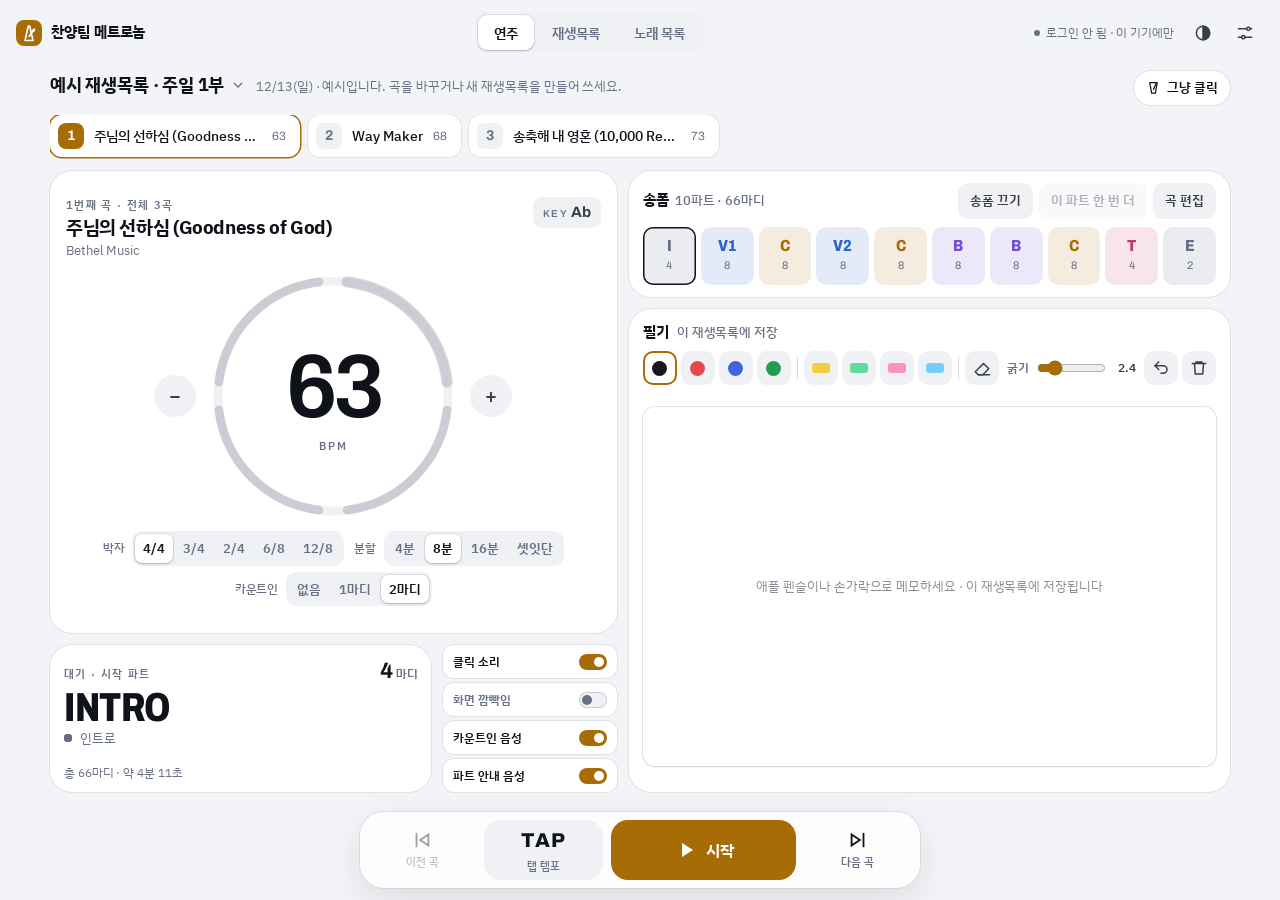
==== commit 3193e7ed: "메트로놈: 필기 흰 종이(줄 없음)·지우개는 닿은 부분만 지우고 주변만 다시 그림·지우개 크기/펜·형광펜 굵기 슬라이더·형광펜 4색·초록 펜 / 연주 화면 한 화면 배치(송폼 위·" ====
--- a/metronome/index.html
+++ b/metronome/index.html
@@ -188,21 +188,26 @@
 .ink-head .t{font-weight:700;font-size:15px}
 .ink-head .t small, .ink-where{color:var(--muted);font-weight:500;font-size:12.5px;margin-left:8px}
 .inkpad{display:grid;gap:8px;min-width:0}
-.ink-bar{display:flex;gap:5px;align-items:center;flex-wrap:wrap}
-.ink-bar .sp{flex:1}
-.ink-bar button{width:36px;height:36px;border-radius:10px;display:grid;place-items:center;color:var(--fg-2);background:var(--surface-2)}
+.ink-bar{display:flex;gap:4px;align-items:center;flex-wrap:wrap}
+.ink-bar button{width:34px;height:34px;border-radius:10px;display:grid;place-items:center;color:var(--fg-2);background:var(--surface-2)}
 .ink-bar button svg{width:18px;height:18px}
 .ink-bar button[aria-pressed="true"]{box-shadow:inset 0 0 0 2px var(--accent);color:var(--fg);background:var(--raise)}
 .ink-bar button.arm{background:var(--danger,#e5484d);color:#fff}
-.ink-bar .dot{width:15px;height:15px;border-radius:50%}
-.ink-bar .dot.hl{width:18px;height:10px;border-radius:3px;background:#f5c400;opacity:.7}
-.ink-wrap{position:relative;aspect-ratio:16/10;border-radius:14px;overflow:hidden;touch-action:none;-webkit-user-select:none;user-select:none;
-  background:var(--raise) repeating-linear-gradient(to bottom, transparent 0, transparent calc(12.5% - 1px), color-mix(in srgb, var(--fg) 7%, transparent) calc(12.5% - 1px), color-mix(in srgb, var(--fg) 7%, transparent) 12.5%);
-  box-shadow:inset 0 0 0 1px var(--line)}
-.ink-wrap canvas{position:absolute;inset:0;width:100%;height:100%;touch-action:none;cursor:crosshair}
-.ink-empty{position:absolute;inset:0;display:grid;place-items:center;text-align:center;padding:24px;color:var(--muted);font-size:13px;pointer-events:none}
-.ink-wrap.off canvas{cursor:default}
-.ink-wrap.off{opacity:.7}
+.ink-bar .dot{width:15px;height:15px;border-radius:50%;box-shadow:0 0 0 1.5px rgba(255,255,255,.35)}
+.ink-bar .dot.hl{width:18px;height:10px;border-radius:3px;opacity:.75;box-shadow:none}
+.ink-wrap{position:relative;min-width:0}
+.ink-paper{position:relative;width:100%;aspect-ratio:16/10;margin:0 auto;border-radius:12px;overflow:hidden;background:#fff;touch-action:none;-webkit-user-select:none;user-select:none;
+  box-shadow:0 0 0 1px rgba(0,0,0,.10), 0 1px 3px rgba(0,0,0,.08)}
+.ink-paper canvas{position:absolute;inset:0;width:100%;height:100%;touch-action:none}
+.ink-live{cursor:crosshair}
+.ink-cursor{position:absolute;left:0;top:0;border-radius:50%;pointer-events:none;opacity:0;box-shadow:0 0 0 1px rgba(0,0,0,.55), 0 0 0 2px rgba(255,255,255,.8);transition:opacity .12s}
+.ink-empty{position:absolute;inset:0;display:grid;place-items:center;text-align:center;padding:24px;color:#8a8f98;font-size:13px;pointer-events:none}
+.ink-wrap.off .ink-live{cursor:default}
+.ink-wrap.off .ink-paper{opacity:.75}
+.ink-sep{width:1px;height:22px;background:var(--line-2);margin:0 2px}
+.ink-size{display:flex;align-items:center;gap:6px;flex:1 1 80px;min-width:76px;font-size:11.5px;color:var(--muted);font-weight:600;padding:0 4px}
+.ink-size input{flex:1;min-width:50px;accent-color:var(--accent)}
+.ink-size-v{min-width:22px;text-align:right;color:var(--fg-2)}
 .panel{background:var(--surface);border-radius:22px;padding:18px;display:grid;grid-template-columns:minmax(0,1fr);gap:12px;box-shadow:0 0 0 1px var(--line)}
 .form-head{display:flex;justify-content:space-between;align-items:center;gap:10px;flex-wrap:wrap}
 .form-head .t{font-weight:700;font-size:15px}
@@ -437,17 +442,56 @@
 .kbd{font-family:var(--display);font-weight:700;font-size:11px;background:var(--surface-2);border-radius:5px;padding:1px 5px;color:var(--fg-2)}
 .toast{position:fixed;left:50%;bottom:calc(110px + env(safe-area-inset-bottom,0px));transform:translateX(-50%);background:var(--fg);color:var(--bg);padding:9px 16px;border-radius:12px;font-size:14px;z-index:60;font-weight:600;max-width:90%;box-shadow:var(--shadow)}
 
-@media (min-width:900px){
-  /* BPM 칸은 좁게, 필기 칸을 넓게 */
-  .play-grid{grid-template-columns:minmax(0,.76fr) minmax(0,1.24fr);align-items:start}
-  .hud{padding:16px;gap:12px}
-  .hud .dial{width:172px}
-  .hud .dial-c input{font-size:62px}
-  .hud .step{width:40px;height:40px;font-size:20px}
-  .hud .tempo{gap:10px}
-  .hud .seg-row{gap:8px 10px}
-  .hud .seg button{padding:5px 8px}
-  .play-grid .full{grid-column:1/-1}
+/* ---------- 연주 화면 배치 ----------
+   휴대폰: 한 줄로 BPM·지금 칸·스위치 → 송폼 → 필기
+   가로 화면(아이패드 가로·컴퓨터): 왼쪽 BPM·지금 칸·스위치 / 오른쪽 위 송폼, 아래 필기(남은 높이를 다 씀) — 스크롤 없이 한 화면
+   세로 아이패드: 위 BPM | 송폼, 아래 필기 전체 폭 */
+@media (min-width:700px) and (min-height:560px){
+  /* 상자들을 한 격자에 바로 놓는다(왼쪽 묶음을 풀어서) */
+  .play-grid > .full{grid-area:bar}
+  .maincol{display:contents}
+  .hud{grid-area:hud} #nowBox{grid-area:now} .quick{grid-area:tog} #formPanel{grid-area:form} #inkPanel{grid-area:ink}
+  .play-grid{max-width:1180px;min-height:0;align-content:stretch;align-items:stretch;gap:12px 12px;
+    grid-template-columns:minmax(0,.66fr) minmax(0,.3fr) minmax(0,1.04fr);
+    grid-template-rows:auto auto minmax(0,1fr) auto;
+    grid-template-areas:"bar bar bar" "hud hud form" "hud hud ink" "now tog ink"}
+  #v-play{padding-bottom:0}
+  .hud{min-height:0;overflow:hidden;padding:14px 16px;gap:10px;align-content:center;--dial:clamp(120px, calc(100dvh - 618px), 250px)}
+  .hud .dial{width:var(--dial)}
+  .hud .dial-c input{font-size:calc(var(--dial) * .36)}
+  .hud .step{width:42px;height:42px;font-size:20px}
+  .hud .tempo{gap:12px}
+  .hud .seg-row{gap:6px 10px}
+  .hud .seg button{padding:5px 8px;font-size:12.5px}
+  .hud .song-head h1{font-size:19px}
+  .now.compact{padding:10px 14px;align-self:stretch}
+  .now.compact .secname{font-size:clamp(28px, calc(100dvh * .045), 44px)}
+  .quick{grid-template-columns:1fr;gap:5px;align-content:stretch}
+  .quick .tog{padding:6px 10px;font-size:12px;border-radius:11px;gap:6px}
+  .quick .tog i{width:28px;height:16px}
+  .quick .tog i::after{width:10px;height:10px}
+  .quick .tog[aria-pressed="true"] i::after{transform:translateX(12px)}
+  #formPanel{padding:12px 14px;gap:8px}
+  #formPanel .formline{max-height:116px;overflow:auto;gap:5px;grid-template-columns:repeat(auto-fill,minmax(48px,1fr));scrollbar-width:thin}
+  #formPanel .formline .blk{min-height:50px}
+  #formPanel #formHint{display:none}
+  #inkPanel{min-height:0;display:flex;flex-direction:column;padding:12px 14px;gap:8px}
+  #inkPanel .inkpad{flex:1;min-height:0;display:flex;flex-direction:column}
+  #inkPanel .ink-wrap{flex:1;min-height:120px;container-type:size;display:grid;place-items:center}
+  #inkPanel .ink-paper{width:min(100cqw, 160cqh)}
+  .transport{margin-top:10px}
+}
+@media (min-width:700px) and (min-height:560px) and (max-height:760px){
+  .hud .artist{display:none}
+  .now.compact .secko{display:none}
+}
+/* 세로 아이패드: 위 BPM | 송폼·지금 칸·스위치, 아래 필기 전체 폭 */
+@media (min-width:700px) and (min-height:560px) and (orientation:portrait){
+  .play-grid{grid-template-columns:minmax(0,1fr) minmax(0,1fr);grid-template-rows:auto auto auto auto minmax(0,1fr);
+    grid-template-areas:"bar bar" "hud form" "hud now" "hud tog" "ink ink"}
+  .hud{--dial:clamp(140px, 20vw, 200px);overflow:visible}
+  .quick{grid-template-columns:1fr 1fr}
+  #formPanel .formline{max-height:none}
 }
 @media (max-width:640px){ .brand span{display:none} .tabs{margin-inline:0} }
 @media (max-width:420px){
@@ -530,25 +574,23 @@
         <div class="bars" id="barsMeter"></div>
         <div class="next" id="nextRow"></div>
       </div>
+      <div class="quick" id="quick"></div>
     </div>
-    <div class="side">
-      <div class="panel ink-panel" id="inkPanel">
-        <div class="ink-head"><span class="t">필기<small id="inkWhere"></small></span><button class="ghost sm" id="inkReset" hidden>노래 목록 필기로 되돌리기</button></div>
-        <div id="playInk"></div>
+    <div class="panel form-panel" id="formPanel">
+      <div class="form-head">
+        <span class="t" id="formInfo">송폼</span>
+        <span style="display:flex;gap:6px">
+          <button class="ghost" id="followBtn" aria-pressed="true">송폼 끄기</button>
+          <button class="ghost" id="repeatBtn" disabled>이 파트 한 번 더</button>
+          <button class="ghost" id="editCurSong">곡 편집</button>
+        </span>
       </div>
-      <div class="panel">
-        <div class="form-head">
-          <span class="t" id="formInfo">송폼</span>
-          <span style="display:flex;gap:6px">
-            <button class="ghost" id="followBtn" aria-pressed="true">송폼 끄기</button>
-            <button class="ghost" id="repeatBtn" disabled>이 파트 한 번 더</button>
-            <button class="ghost" id="editCurSong">곡 편집</button>
-          </span>
-        </div>
-        <div class="formline" id="formLine"></div>
-        <p class="hint" id="formHint">블록을 누르면 그 파트부터 시작합니다. 연주 중에 누르면 다음 파트로 예약됩니다.</p>
-      </div>
-      <div class="quick" id="quick"></div>
+      <div class="formline" id="formLine"></div>
+      <p class="hint" id="formHint">블록을 누르면 그 파트부터 시작합니다. 연주 중에 누르면 다음 파트로 예약됩니다.</p>
+    </div>
+    <div class="panel ink-panel" id="inkPanel">
+      <div class="ink-head"><span class="t">필기<small id="inkWhere"></small></span><button class="ghost sm" id="inkReset" hidden>노래 목록 필기로 되돌리기</button></div>
+      <div id="playInk"></div>
     </div>
   </div>
 
@@ -2313,49 +2355,74 @@
 }
 const inkDoc = strokes => ({v:1, s:strokes.map(encStroke)});
 const inkSize = doc => JSON.stringify(doc).length;
-function inkColor(c){
-  if(c===0) return getComputedStyle(document.documentElement).getPropertyValue('--fg').trim() || '#111';
-  return ['','#e5484d','#3e63dd','#f5c400'][c] || '#111';
-}
+// 색: 0~2·7 펜(검정·빨강·파랑·초록), 3~6 형광펜(노랑·초록·분홍·하늘). 종이는 늘 흰색이라 색도 고정
+// (예전 필기와 맞도록 번호는 그대로 두고 새 색은 뒤에 붙인다)
+const INK_PAL = ['#16181d','#e5484d','#3e63dd','#f5c400','#2fd47a','#ff6fb1','#4cc3ff','#1f9d55'];
+function inkColor(c){ return INK_PAL[c] || INK_PAL[0]; }
+// 굵기(w): 1 = 예전 펜(2.4), 3 = 예전 형광펜(16), 10~99 = 펜 w/10, 100 이상 = 형광펜 w-100 (좌표 1000×625 기준)
+const inkIsHl = st => st.w===3 || st.w>=100;
+const inkWidth = st => st.w===1 ? 2.4 : st.w===3 ? 16 : st.w>=100 ? st.w-100 : st.w/10;
+const INK_RANGE = {pen:[1,8,0.2], hl:[6,40,1], erase:[4,70,1]};
+const INK_TOOL = (()=>{ let t={}; try{ t=JSON.parse(localStorage.getItem('metronome-inktool')||'{}'); }catch(e){}
+  return {k:['pen','hl','erase'].includes(t.k)?t.k:'pen', c:t.c??0, hc:t.hc??3, size:{pen:t.size?.pen??2.4, hl:t.size?.hl??16, erase:t.size?.erase??18}}; })();
+const saveInkTool = ()=>{ try{ localStorage.setItem('metronome-inktool', JSON.stringify(INK_TOOL)); }catch(e){} };
+const INK_PADS = new Set();
 const penSeen = () => { try{ return localStorage.getItem('metronome-pen')==='1'; }catch(e){ return false; } };
-const ICON_PEN = '<svg viewBox="0 0 24 24" fill="none" stroke="currentColor" stroke-width="2" stroke-linecap="round" stroke-linejoin="round"><path d="M12 20h9"/><path d="M16.5 3.5a2.1 2.1 0 0 1 3 3L7 19l-4 1 1-4z"/></svg>';
 const ICON_ERASE = '<svg viewBox="0 0 24 24" fill="none" stroke="currentColor" stroke-width="2" stroke-linecap="round" stroke-linejoin="round"><path d="m7 21-4-4L14 6l7 7-8 8z"/><path d="M22 21H7"/></svg>';
 const ICON_UNDO = '<svg viewBox="0 0 24 24" fill="none" stroke="currentColor" stroke-width="2" stroke-linecap="round" stroke-linejoin="round"><path d="M9 14 4 9l5-5"/><path d="M4 9h11a5 5 0 0 1 0 10h-3"/></svg>';
 const ICON_TRASH = '<svg viewBox="0 0 24 24" fill="none" stroke="currentColor" stroke-width="2" stroke-linecap="round" stroke-linejoin="round"><path d="M3 6h18M8 6V4h8v2M6 6l1 14h10l1-14"/></svg>';
+// 획을 고르게(점 사이를 gap 이하로) 채운다: 지우개가 빨리 지나가도 정확히 끊기게
+function inkDensify(p, gap){
+  const o = [p[0],p[1],p[2]];
+  for(let i=3;i<p.length;i+=3){
+    const x0=p[i-3], y0=p[i-2], q0=p[i-1], x=p[i], y=p[i+1], q=p[i+2], d=Math.hypot(x-x0,y-y0), n=Math.floor(d/gap);
+    for(let s=1;s<n;s++){ const t=s/n; o.push(x0+(x-x0)*t, y0+(y-y0)*t, q0+(q-q0)*t); }
+    o.push(x,y,q);
+  }
+  return o.map(v=>Math.round(v));
+}
+function inkBox(st){ const p=st.pts; let a=1e9,b=1e9,c=-1e9,d=-1e9; for(let i=0;i<p.length;i+=3){ if(p[i]<a)a=p[i]; if(p[i]>c)c=p[i]; if(p[i+1]<b)b=p[i+1]; if(p[i+1]>d)d=p[i+1]; } const h=inkWidth(st)/2; return st.bb=[a-h,b-h,c+h,d+h]; }
 class InkPad{
   constructor(root, onChange){
-    this.root = root; this.onChange = onChange; this.strokes = []; this.hist = []; this.tool = {k:'pen', c:0};
-    this.off = false; this.cur = null;
+    this.root = root; this.onChange = onChange; this.strokes = []; this.hist = []; this.off = false; this.cur = null; this.eq = []; this.raf = 0;
     root.classList.add('inkpad');
+    const pen = (c,l)=>`<button data-ink="pen" data-c="${c}" title="${l} 펜" aria-label="${l} 펜"><i class="dot" style="background:${INK_PAL[c]}"></i></button>`;
+    const hl = (c,l)=>`<button data-ink="hl" data-c="${c}" title="${l} 형광펜" aria-label="${l} 형광펜"><i class="dot hl" style="background:${INK_PAL[c]}"></i></button>`;
     root.innerHTML = `<div class="ink-bar">
-        <button data-ink="pen" data-c="0" title="펜(검정)" aria-label="검정 펜"><i class="dot" style="background:var(--fg)"></i></button>
-        <button data-ink="pen" data-c="1" title="빨강" aria-label="빨강 펜"><i class="dot" style="background:#e5484d"></i></button>
-        <button data-ink="pen" data-c="2" title="파랑" aria-label="파랑 펜"><i class="dot" style="background:#3e63dd"></i></button>
-        <button data-ink="hl" data-c="3" title="형광펜" aria-label="형광펜"><i class="dot hl"></i></button>
-        <button data-ink="erase" title="지우개(닿은 획 지우기)" aria-label="지우개">${ICON_ERASE}</button>
-        <span class="sp"></span>
+        ${pen(0,'검정')}${pen(1,'빨강')}${pen(2,'파랑')}${pen(7,'초록')}<i class="ink-sep"></i>
+        ${hl(3,'노랑')}${hl(4,'초록')}${hl(5,'분홍')}${hl(6,'하늘')}<i class="ink-sep"></i>
+        <button data-ink="erase" title="지우개" aria-label="지우개">${ICON_ERASE}</button>
+        <label class="ink-size" title="굵기·크기"><span class="ink-size-l"></span><input type="range" aria-label="굵기"><span class="ink-size-v num"></span></label>
         <button data-ink="undo" title="되돌리기" aria-label="되돌리기">${ICON_UNDO}</button>
         <button data-ink="clear" title="전체 지우기" aria-label="전체 지우기">${ICON_TRASH}</button>
       </div>
-      <div class="ink-wrap"><canvas></canvas><div class="ink-empty"></div></div>`;
-    this.wrap = root.querySelector('.ink-wrap'); this.cv = root.querySelector('canvas'); this.ctx = this.cv.getContext('2d');
-    this.empty = root.querySelector('.ink-empty');
+      <div class="ink-wrap"><div class="ink-paper"><canvas class="ink-base"></canvas><canvas class="ink-live"></canvas><div class="ink-cursor"></div><div class="ink-empty"></div></div></div>`;
+    this.wrap = root.querySelector('.ink-wrap'); this.paper = root.querySelector('.ink-paper');
+    this.cv = root.querySelector('.ink-base'); this.ctx = this.cv.getContext('2d');
+    this.lv = root.querySelector('.ink-live'); this.lctx = this.lv.getContext('2d');
+    this.cursor = root.querySelector('.ink-cursor'); this.empty = root.querySelector('.ink-empty');
+    this.range = root.querySelector('.ink-size input');
     root.querySelector('.ink-bar').addEventListener('click', e=>this.onBar(e));
-    this.paintBar();
-    const cv = this.cv;
-    cv.addEventListener('pointerdown', e=>this.down(e));
-    cv.addEventListener('pointermove', e=>this.move(e));
-    ['pointerup','pointercancel','lostpointercapture'].forEach(t=>cv.addEventListener(t, e=>this.up(e)));
-    // 펜으로 쓸 때 화면이 따라 움직이지 않게
-    cv.addEventListener('touchstart', e=>{ if(!this.off && (!penSeen() || [...e.touches].some(t=>t.touchType==='stylus'))) e.preventDefault(); }, {passive:false});
-    if('ResizeObserver' in window) new ResizeObserver(()=>this.fit()).observe(this.wrap); else window.addEventListener('resize', ()=>this.fit());
-    this.fit();
+    this.range.addEventListener('input', ()=>{ INK_TOOL.size[INK_TOOL.k] = +this.range.value; saveInkTool(); INK_PADS.forEach(p=>p.paintBar()); });
+    const el = this.lv;   // 위에 덮인 캔버스가 입력을 받는다
+    el.addEventListener('pointerdown', e=>this.down(e));
+    el.addEventListener('pointermove', e=>this.move(e));
+    ['pointerup','pointercancel'].forEach(t=>el.addEventListener(t, e=>this.up(e)));
+    el.addEventListener('pointerleave', ()=>{ if(!this.cur) this.cursor.style.opacity = 0; });
+    el.addEventListener('touchstart', e=>{ if(!this.off && (!penSeen() || [...e.touches].some(t=>t.touchType==='stylus'))) e.preventDefault(); }, {passive:false});
+    if('ResizeObserver' in window) new ResizeObserver(()=>this.fit()).observe(this.paper); else window.addEventListener('resize', ()=>this.fit());
+    INK_PADS.add(this); this.paintBar(); this.fit();
   }
   paintBar(){
+    const t = INK_TOOL;
     this.root.querySelectorAll('.ink-bar [data-ink]').forEach(b=>{
       const k=b.dataset.ink; if(k==='undo'||k==='clear') return;
-      b.setAttribute('aria-pressed', String(k===this.tool.k && (k==='erase' || +b.dataset.c===this.tool.c)));
+      b.setAttribute('aria-pressed', String(k===t.k && (k==='erase' || +b.dataset.c===(k==='hl'?t.hc:t.c))));
     });
+    const [lo,hi,st] = INK_RANGE[t.k]; this.range.min=lo; this.range.max=hi; this.range.step=st; this.range.value=t.size[t.k];
+    this.root.querySelector('.ink-size-l').textContent = t.k==='erase' ? '지우개' : t.k==='hl' ? '형광' : '굵기';
+    this.root.querySelector('.ink-size-v').textContent = t.k==='pen' ? (+t.size.pen).toFixed(1) : Math.round(t.size[t.k]);
+    this.cursorSize();
   }
   onBar(e){
     const b = e.target.closest('[data-ink]'); if(!b || this.off) return;
@@ -2365,108 +2432,154 @@
       if(!this.strokes.length) return;
       if(!b.dataset.arm){ b.dataset.arm='1'; b.classList.add('arm'); toast('한 번 더 누르면 필기를 모두 지웁니다'); setTimeout(()=>{ b.dataset.arm=''; b.classList.remove('arm'); },3000); return; }
       b.dataset.arm=''; b.classList.remove('arm');
-      this.hist.push({t:'set', prev:this.strokes}); this.strokes=[]; this.render(); this.changed(); return;
+      this.hist.push({prev:this.strokes}); this.strokes=[]; this.render(); this.changed(); return;
     }
-    this.tool = {k, c: k==='erase' ? this.tool.c : +b.dataset.c}; this.paintBar();
-  }
-  setOff(msg){ this.off = !!msg; this.wrap.classList.toggle('off', this.off); if(msg){ this.strokes=[]; this.hist=[]; this.render(); this.empty.textContent = msg; this.empty.hidden=false; } }
+    INK_TOOL.k = k; if(k==='pen') INK_TOOL.c = +b.dataset.c; if(k==='hl') INK_TOOL.hc = +b.dataset.c;
+    saveInkTool(); INK_PADS.forEach(p=>p.paintBar());
+  }
+  setOff(msg){ this.off = !!msg; this.wrap.classList.toggle('off', this.off); this.strokes=[]; this.hist=[]; this.render(); this.empty.textContent = msg||''; this.empty.hidden=!msg; }
   load(doc, emptyMsg){
     this.off = false; this.wrap.classList.remove('off');
     this.strokes = doc && doc.s ? doc.s.map(decStroke) : []; this.hist = []; this.cur = null; this.emptyMsg = emptyMsg || '';
     this.render();
   }
   doc(){ return inkDoc(this.strokes); }
+  scale(){ return this.cv.width/INK_W; }
   fit(){
-    const w = this.wrap.clientWidth; if(!w) return;
-    const dpr = Math.min(3, window.devicePixelRatio||1), h = Math.round(w*INK_H/INK_W);
-    if(this.cv.width !== Math.round(w*dpr) || this.cv.height !== Math.round(h*dpr)){ this.cv.width = Math.round(w*dpr); this.cv.height = Math.round(h*dpr); this.render(); }
-  }
-  pt(e){ const r=this.cv.getBoundingClientRect(); return [ (e.clientX-r.left)/r.width*INK_W, (e.clientY-r.top)/r.height*INK_H, e.pointerType==='pen' ? clamp((e.pressure||0.5)*90,4,90) : 45 ]; }
+    const w = this.paper.clientWidth, h = this.paper.clientHeight; if(!w || !h) return;
+    const dpr = Math.min(3, window.devicePixelRatio||1), W = Math.round(w*dpr), H = Math.round(h*dpr);
+    if(this.cv.width !== W || this.cv.height !== H){ this.cv.width = this.lv.width = W; this.cv.height = this.lv.height = H; this.render(); }
+    this.cursorSize();
+  }
+  cursorSize(){
+    const css = this.paper.clientWidth/INK_W, t = INK_TOOL;
+    const d = t.k==='erase' ? t.size.erase*2*css : Math.max(4, t.size[t.k]*css);
+    this.cursor.style.width = this.cursor.style.height = d+'px';
+    this.cursor.classList.toggle('erase', t.k==='erase');
+  }
+  pt(e){ const r=this.lv.getBoundingClientRect(); return [ (e.clientX-r.left)/r.width*INK_W, (e.clientY-r.top)/r.height*INK_H, e.pointerType==='pen' ? clamp((e.pressure||0.5)*90,4,90) : 45 ]; }
+  showCursor(e){
+    if(INK_TOOL.k!=='erase' || this.off){ this.cursor.style.opacity = 0; return; }
+    const r = this.lv.getBoundingClientRect();
+    this.cursor.style.transform = `translate(${e.clientX-r.left}px, ${e.clientY-r.top}px) translate(-50%,-50%)`; this.cursor.style.opacity = 1;
+  }
   down(e){
     if(this.off || e.button>0) return;
     if(e.pointerType==='pen'){ try{ localStorage.setItem('metronome-pen','1'); }catch(_){} }
     else if(e.pointerType==='touch' && penSeen()) return;   // 펜을 쓰는 기기에서는 손바닥·손가락은 무시
-    e.preventDefault(); try{ this.cv.setPointerCapture(e.pointerId); }catch(_){}
-    const [x,y,p] = this.pt(e);
-    if(this.tool.k==='erase'){ this.cur = {erase:true, id:e.pointerId, gone:[]}; this.eraseAt(x,y); return; }
-    this.cur = {id:e.pointerId, st:{c:this.tool.c, w:this.tool.k==='hl'?3:1, pts:[x,y,p]}};
+    e.preventDefault(); try{ this.lv.setPointerCapture(e.pointerId); }catch(_){}
+    const [x,y,p] = this.pt(e), t = INK_TOOL;
+    if(t.k==='erase'){ this.cur = {erase:true, id:e.pointerId, prev:this.strokes, hit:false, last:[x,y]}; this.queueErase(x,y); this.showCursor(e); return; }
+    const w = t.k==='hl' ? 100 + Math.round(t.size.hl) : Math.round(t.size.pen*10);
+    this.cur = {id:e.pointerId, st:{c: t.k==='hl' ? t.hc : t.c, w, pts:[x,y,p]}};
+    this.drawLive();
   }
   move(e){
+    this.showCursor(e);
     const c = this.cur; if(!c || c.id!==e.pointerId) return;
     e.preventDefault();
-    const evs = e.getCoalescedEvents ? e.getCoalescedEvents() : [e];
+    const evs = e.getCoalescedEvents ? e.getCoalescedEvents() : [];
     for(const ev of (evs.length ? evs : [e])){
       const [x,y,p] = this.pt(ev);
-      if(c.erase){ this.eraseAt(x,y); continue; }
+      if(c.erase){
+        // 지우개 길을 촘촘히 채워 빨리 움직여도 빈 곳 없이 지운다
+        const [lx,ly] = c.last, r = INK_TOOL.size.erase, d = Math.hypot(x-lx,y-ly), n = Math.ceil(d/(r*0.4));
+        for(let s=1;s<=n;s++) this.queueErase(lx+(x-lx)*s/n, ly+(y-ly)*s/n);
+        c.last = [x,y]; continue;
+      }
       const q = c.st.pts, n = q.length;
-      if(Math.hypot(x-q[n-3], y-q[n-2]) < 1.6) continue;
+      if(Math.hypot(x-q[n-3], y-q[n-2]) < 1.2) continue;
       q.push(x,y,p);
-      this.drawSeg(c.st, q.length/3-1);
     }
+    if(!c.erase) this.drawLive();
   }
   up(e){
     const c = this.cur; if(!c || (e.pointerId!=null && c.id!==e.pointerId)) return;
     this.cur = null;
-    if(c.erase){ if(c.gone.length){ this.hist.push({t:'set', prev:c.prev}); this.changed(); } return; }
+    if(c.erase){
+      this.flushErase(); if(e.pointerType!=='mouse') this.cursor.style.opacity = 0;
+      if(c.hit){ this.hist.push({prev:c.prev}); this.changed(); }
+      return;
+    }
     const st = c.st;
-    st.pts = st.pts.map(v=>Math.round(v));
+    st.pts = inkDensify(st.pts, 4);
     this.strokes.push(st);
-    if(inkSize(this.doc()) > INK_MAX){ this.strokes.pop(); this.render(); toast('필기 저장 공간이 가득 찼습니다. 일부를 지우고 써 주세요'); return; }
-    this.hist.push({t:'add'}); this.render(); this.changed();
-  }
-  eraseAt(x,y){
-    const r = 14, keep = [];
-    let hit = false;
+    if(inkSize(this.doc()) > INK_MAX){ this.strokes.pop(); this.clearLive(); toast('필기 저장 공간이 가득 찼습니다. 일부를 지우고 써 주세요'); return; }
+    this.hist.push({add:true});
+    this.clearLive(); this.drawStroke(this.ctx, st, this.scale()); this.empty.hidden = true;
+    this.changed();
+  }
+  // 지우개: 닿은 부분만 잘라 내고 나머지는 남긴다. 화면은 한 프레임에 한 번만 다시 그린다
+  queueErase(x,y){ this.eq.push(x,y); if(!this.raf) this.raf = requestAnimationFrame(()=>{ this.raf = 0; this.flushErase(); }); }
+  flushErase(){
+    if(this.raf){ cancelAnimationFrame(this.raf); this.raf = 0; }
+    const q = this.eq; if(!q.length) return; this.eq = [];
+    const r = INK_TOOL.size.erase, r2 = r*r;
+    let bx0=1e9, by0=1e9, bx1=-1e9, by1=-1e9;
+    for(let i=0;i<q.length;i+=2){ bx0=Math.min(bx0,q[i]); bx1=Math.max(bx1,q[i]); by0=Math.min(by0,q[i+1]); by1=Math.max(by1,q[i+1]); }
+    const out = []; let any = false; const dirty = [1e9,1e9,-1e9,-1e9];
     for(const st of this.strokes){
-      const p = st.pts; let on = false;
-      for(let i=0;i<p.length;i+=3){ if(Math.abs(p[i]-x)<r && Math.abs(p[i+1]-y)<r){ on=true; break; } }
-      if(on) hit = true; else keep.push(st);
+      const bb = st.bb || inkBox(st);
+      if(bb[2] < bx0-r || bb[0] > bx1+r || bb[3] < by0-r || bb[1] > by1+r){ out.push(st); continue; }
+      const p = st.pts, rr = r + inkWidth(st)/2*0.5, rr2 = rr*rr; let run = [], hit = false; const pieces = [];
+      for(let i=0;i<p.length;i+=3){
+        const x=p[i], y=p[i+1]; let inside = false;
+        for(let j=0;j<q.length;j+=2){ const dx=x-q[j], dy=y-q[j+1]; if(dx*dx+dy*dy<=rr2){ inside=true; break; } }
+        if(inside){ hit = true; if(run.length>=6) pieces.push(run); run = []; } else run.push(p[i],p[i+1],p[i+2]);
+      }
+      if(!hit){ out.push(st); continue; }
+      any = true; if(run.length>=6) pieces.push(run);
+      dirty[0]=Math.min(dirty[0],bb[0]); dirty[1]=Math.min(dirty[1],bb[1]); dirty[2]=Math.max(dirty[2],bb[2]); dirty[3]=Math.max(dirty[3],bb[3]);
+      pieces.forEach(pts=>out.push({c:st.c, w:st.w, pts}));
     }
-    if(hit){ if(!this.cur.prev) this.cur.prev = this.strokes; this.cur.gone.push(1); this.strokes = keep; this.render(); }
+    if(any){ this.strokes = out; if(this.cur && this.cur.erase) this.cur.hit = true; this.renderRegion(dirty); }
+  }
+  // 바뀐 곳만 지우고 그 근처 획만 다시 그린다(지우개가 부드럽게 움직이도록)
+  renderRegion(r){
+    const k = this.scale(), ctx = this.ctx;
+    const x = Math.floor(r[0]*k)-2, y = Math.floor(r[1]*k)-2, w = Math.ceil((r[2]-r[0])*k)+4, h = Math.ceil((r[3]-r[1])*k)+4;
+    ctx.save(); ctx.beginPath(); ctx.rect(x,y,w,h); ctx.clip(); ctx.clearRect(x,y,w,h);
+    for(const st of this.strokes){ const bb = st.bb || inkBox(st); if(bb[2] < r[0] || bb[0] > r[2] || bb[3] < r[1] || bb[1] > r[3]) continue; this.drawStroke(ctx, st, k); }
+    ctx.restore();
+    if(!this.off) this.empty.hidden = this.strokes.length>0 || !this.emptyMsg;
   }
   undo(){
     const h = this.hist.pop(); if(!h) return;
-    if(h.t==='add') this.strokes.pop(); else this.strokes = h.prev;
+    if(h.add) this.strokes.pop(); else this.strokes = h.prev;
     this.render(); this.changed();
   }
-  changed(){ this.empty.hidden = this.strokes.length>0; if(this.onChange) this.onChange(this.doc()); }
+  changed(){ if(!this.off){ this.empty.hidden = this.strokes.length>0 || !this.emptyMsg; } if(this.onChange) this.onChange(this.doc()); }
   render(){
-    const ctx = this.ctx, W = this.cv.width, H = this.cv.height; if(!W) return;
-    ctx.clearRect(0,0,W,H);
-    const k = W/INK_W;
-    for(const st of this.strokes) this.drawStroke(st, k);
+    const W = this.cv.width, H = this.cv.height; if(!W) return;
+    this.ctx.clearRect(0,0,W,H);
+    const k = this.scale();
+    for(const st of this.strokes) this.drawStroke(this.ctx, st, k);
     if(this.off) this.empty.hidden = false;
     else { this.empty.textContent = this.emptyMsg || ''; this.empty.hidden = this.strokes.length>0 || !this.emptyMsg; }
   }
-  style(st, k){
-    const ctx = this.ctx; ctx.lineCap='round'; ctx.lineJoin='round';
-    ctx.strokeStyle = ctx.fillStyle = inkColor(st.c);
-    ctx.globalAlpha = st.w===3 ? .35 : 1;
-    return st.w===3 ? 16*k : 2.4*k;
-  }
-  drawStroke(st, k){
-    const ctx = this.ctx, p = st.pts, n = p.length/3, base = this.style(st, k);
-    const wd = i => st.w===3 ? base : base*(0.35+0.95*p[i*3+2]/90);
+  drawStroke(ctx, st, k){
+    const p = st.pts, n = p.length/3, hl = inkIsHl(st), base = inkWidth(st)*k;
+    ctx.lineCap='round'; ctx.lineJoin='round'; ctx.strokeStyle = ctx.fillStyle = inkColor(st.c); ctx.globalAlpha = hl ? .38 : 1;
+    const wd = i => hl ? base : base*(0.35+0.95*p[i*3+2]/90);
     if(n===1){ ctx.beginPath(); ctx.arc(p[0]*k, p[1]*k, wd(0)/2, 0, Math.PI*2); ctx.fill(); ctx.globalAlpha=1; return; }
-    if(st.w===3){ // 형광펜은 한 번에 그려 겹친 곳이 진해지지 않게
+    if(hl){ // 형광펜은 한 번에 그려 겹친 곳이 진해지지 않게
       ctx.lineWidth = base; ctx.beginPath(); ctx.moveTo(p[0]*k,p[1]*k); for(let i=1;i<n;i++) ctx.lineTo(p[i*3]*k,p[i*3+1]*k); ctx.stroke(); ctx.globalAlpha=1; return;
     }
-    let mx=p[0], my=p[1];
+    // 굵기가 같은 구간은 한 번에 그린다(필압 굵기는 0.25px 단위로 묶음)
+    let mx=p[0], my=p[1], cw=-1;
+    ctx.beginPath(); ctx.moveTo(mx*k,my*k);
     for(let i=1;i<n;i++){
+      const w = Math.max(0.5, Math.round(wd(i)*4)/4);
+      if(w!==cw){ if(cw>0){ ctx.lineWidth=cw; ctx.stroke(); ctx.beginPath(); ctx.moveTo(mx*k,my*k); } cw=w; }
       const px=p[(i-1)*3], py=p[(i-1)*3+1], x=p[i*3], y=p[i*3+1], nx=(px+x)/2, ny=(py+y)/2;
-      ctx.lineWidth = wd(i); ctx.beginPath(); ctx.moveTo(mx*k,my*k); ctx.quadraticCurveTo(px*k,py*k,nx*k,ny*k); ctx.stroke(); mx=nx; my=ny;
+      ctx.quadraticCurveTo(px*k,py*k,nx*k,ny*k); mx=nx; my=ny;
     }
-    ctx.lineWidth = wd(n-1); ctx.beginPath(); ctx.moveTo(mx*k,my*k); ctx.lineTo(p[(n-1)*3]*k,p[(n-1)*3+1]*k); ctx.stroke();
+    ctx.lineTo(p[(n-1)*3]*k,p[(n-1)*3+1]*k); ctx.lineWidth = cw>0 ? cw : wd(n-1); ctx.stroke();
     ctx.globalAlpha = 1;
   }
-  drawSeg(st, i){
-    const k = this.cv.width/INK_W, p = st.pts, ctx = this.ctx;
-    if(st.w===3){ this.render(); this.drawStroke(st, k); return; }
-    const base = this.style(st, k);
-    const x0=p[(i-1)*3], y0=p[(i-1)*3+1], x1=p[i*3], y1=p[i*3+1];
-    ctx.lineWidth = base*(0.35+0.95*p[i*3+2]/90); ctx.beginPath(); ctx.moveTo(x0*k,y0*k); ctx.lineTo(x1*k,y1*k); ctx.stroke();
-    this.empty.hidden = true;
-  }
+  // 쓰는 중인 획은 위 캔버스에만 그린다(아래 필기 전체를 다시 그리지 않아 빠름)
+  drawLive(){ const c=this.cur; if(!c || c.erase) return; this.clearLive(); this.drawStroke(this.lctx, c.st, this.scale()); this.empty.hidden = true; }
+  clearLive(){ this.lctx.clearRect(0,0,this.lv.width,this.lv.height); }
 }
 // 필기 저장(빈 필기: 재생목록 쪽은 빈 채로 남겨 노래 목록 필기가 다시 보이지 않게, 노래 목록 쪽은 지운다)
 function saveInk(id, doc){
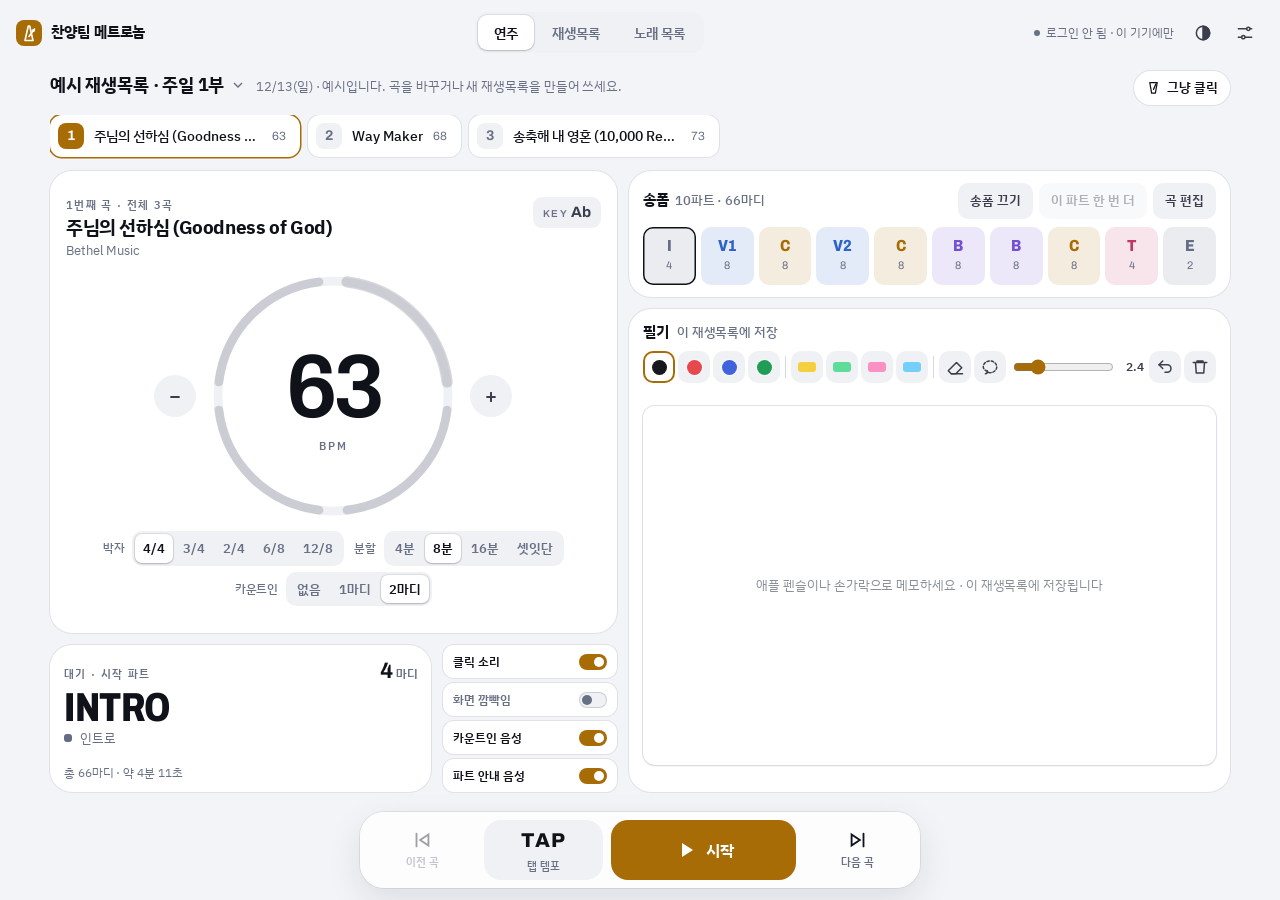
==== commit 62b97017: "메트로놈: 필기 올가미(둘러싸서 고르기·끌어 옮기기·손잡이로 크기 조절·복제·삭제, Delete 키) / 아이패드 확대 막기(두 번 탭·핀치·길게 눌러 돋보기), 좁은 필기 칸 도" ====
--- a/metronome/index.html
+++ b/metronome/index.html
@@ -2,7 +2,7 @@
 <html lang="ko">
 <head>
 <meta charset="utf-8">
-<meta name="viewport" content="width=device-width,initial-scale=1,viewport-fit=cover">
+<meta name="viewport" content="width=device-width,initial-scale=1,maximum-scale=1,user-scalable=no,viewport-fit=cover">
 <title>찬양팀 메트로놈</title>
 <meta name="apple-mobile-web-app-capable" content="yes">
 <meta name="mobile-web-app-capable" content="yes">
@@ -62,6 +62,10 @@
 
 *,*::before,*::after{box-sizing:border-box}
 html,body{height:100%}
+/* 아이패드·아이폰 확대 막기: 두 번 탭 확대 없음, 길게 눌러 글자 선택·돋보기 없음(입력 칸은 그대로) */
+html{touch-action:manipulation;-webkit-text-size-adjust:100%;text-size-adjust:100%}
+body{-webkit-user-select:none;user-select:none;-webkit-touch-callout:none;-webkit-tap-highlight-color:transparent}
+input,textarea,select,[contenteditable]{-webkit-user-select:text;user-select:text;-webkit-touch-callout:default}
 body{background:var(--bg);color:var(--fg);font-family:var(--ui);font-size:15px;line-height:1.5;letter-spacing:-.005em;
   display:flex;flex-direction:column;overflow:hidden;-webkit-tap-highlight-color:transparent;-webkit-font-smoothing:antialiased}
 button,input,select,textarea{font:inherit;color:inherit}
@@ -203,11 +207,25 @@
 .ink-cursor{position:absolute;left:0;top:0;border-radius:50%;pointer-events:none;opacity:0;box-shadow:0 0 0 1px rgba(0,0,0,.55), 0 0 0 2px rgba(255,255,255,.8);transition:opacity .12s}
 .ink-empty{position:absolute;inset:0;display:grid;place-items:center;text-align:center;padding:24px;color:#8a8f98;font-size:13px;pointer-events:none}
 .ink-wrap.off .ink-live{cursor:default}
+.ink-selbar{position:absolute;left:0;top:0;display:flex;gap:2px;padding:3px;border-radius:11px;background:#1d2230;box-shadow:0 4px 14px rgba(0,0,0,.28);z-index:3;transform:translate(-50%,0);white-space:nowrap}
+.ink-selbar[hidden]{display:none}
+.ink-selbar button{padding:6px 11px;border-radius:8px;font-size:13px;font-weight:600;color:#fff;min-height:32px;touch-action:manipulation}
+.ink-selbar button:active{background:rgba(255,255,255,.14)}
+.ink-selbar button.del{color:#ff8a8d}
 .ink-wrap.off .ink-paper{opacity:.75}
 .ink-sep{width:1px;height:22px;background:var(--line-2);margin:0 2px}
 .ink-size{display:flex;align-items:center;gap:6px;flex:1 1 80px;min-width:76px;font-size:11.5px;color:var(--muted);font-weight:600;padding:0 4px}
 .ink-size input{flex:1;min-width:50px;accent-color:var(--accent)}
 .ink-size-v{min-width:22px;text-align:right;color:var(--fg-2)}
+.ink-size-l{white-space:nowrap}
+/* 필기 칸이 좁으면(아이패드 가로 한 화면 배치 등) 단추를 조금 줄이고 굵기 글자는 숨겨 슬라이더 자리를 확보 */
+.inkpad{container-type:inline-size}
+@container (max-width:620px){
+  .ink-bar{gap:3px}
+  .ink-bar button{width:32px;height:32px}
+  .ink-size-l{display:none}
+  .ink-size{min-width:64px;padding:0 2px}
+}
 .panel{background:var(--surface);border-radius:22px;padding:18px;display:grid;grid-template-columns:minmax(0,1fr);gap:12px;box-shadow:0 0 0 1px var(--line)}
 .form-head{display:flex;justify-content:space-between;align-items:center;gap:10px;flex-wrap:wrap}
 .form-head .t{font-weight:700;font-size:15px}
@@ -2364,12 +2382,13 @@
 const inkWidth = st => st.w===1 ? 2.4 : st.w===3 ? 16 : st.w>=100 ? st.w-100 : st.w/10;
 const INK_RANGE = {pen:[1,8,0.2], hl:[6,40,1], erase:[4,70,1]};
 const INK_TOOL = (()=>{ let t={}; try{ t=JSON.parse(localStorage.getItem('metronome-inktool')||'{}'); }catch(e){}
-  return {k:['pen','hl','erase'].includes(t.k)?t.k:'pen', c:t.c??0, hc:t.hc??3, size:{pen:t.size?.pen??2.4, hl:t.size?.hl??16, erase:t.size?.erase??18}}; })();
+  return {k:['pen','hl','erase','lasso'].includes(t.k)?t.k:'pen', c:t.c??0, hc:t.hc??3, size:{pen:t.size?.pen??2.4, hl:t.size?.hl??16, erase:t.size?.erase??18}}; })();
 const saveInkTool = ()=>{ try{ localStorage.setItem('metronome-inktool', JSON.stringify(INK_TOOL)); }catch(e){} };
 const INK_PADS = new Set();
 const penSeen = () => { try{ return localStorage.getItem('metronome-pen')==='1'; }catch(e){ return false; } };
 const ICON_ERASE = '<svg viewBox="0 0 24 24" fill="none" stroke="currentColor" stroke-width="2" stroke-linecap="round" stroke-linejoin="round"><path d="m7 21-4-4L14 6l7 7-8 8z"/><path d="M22 21H7"/></svg>';
 const ICON_UNDO = '<svg viewBox="0 0 24 24" fill="none" stroke="currentColor" stroke-width="2" stroke-linecap="round" stroke-linejoin="round"><path d="M9 14 4 9l5-5"/><path d="M4 9h11a5 5 0 0 1 0 10h-3"/></svg>';
+const ICON_LASSO = '<svg viewBox="0 0 24 24" fill="none" stroke="currentColor" stroke-width="2" stroke-linecap="round" stroke-linejoin="round"><path d="M8.5 17.6C5.2 16.6 3 14.4 3 11.8 3 7.5 7 4 12 4s9 3.5 9 7.8-4 7.8-9 7.8c-.9 0-1.8-.1-2.6-.3" stroke-dasharray="3.2 2.6"/><path d="M8.6 17.2c.4 1.8-.6 3.3-2.6 3.8"/></svg>';
 const ICON_TRASH = '<svg viewBox="0 0 24 24" fill="none" stroke="currentColor" stroke-width="2" stroke-linecap="round" stroke-linejoin="round"><path d="M3 6h18M8 6V4h8v2M6 6l1 14h10l1-14"/></svg>';
 // 획을 고르게(점 사이를 gap 이하로) 채운다: 지우개가 빨리 지나가도 정확히 끊기게
 function inkDensify(p, gap){
@@ -2381,6 +2400,15 @@
   }
   return o.map(v=>Math.round(v));
 }
+function inPoly(x, y, poly){   // poly: [x0,y0,x1,y1,...]
+  let c = false;
+  for(let i=0, j=poly.length-2; i<poly.length; j=i, i+=2){
+    const xi=poly[i], yi=poly[i+1], xj=poly[j], yj=poly[j+1];
+    if((yi>y) !== (yj>y) && x < (xj-xi)*(y-yi)/(yj-yi)+xi) c = !c;
+  }
+  return c;
+}
+const span = (v, lo, hi) => lo>hi ? (lo+hi)/2 : clamp(v, lo, hi);
 function inkBox(st){ const p=st.pts; let a=1e9,b=1e9,c=-1e9,d=-1e9; for(let i=0;i<p.length;i+=3){ if(p[i]<a)a=p[i]; if(p[i]>c)c=p[i]; if(p[i+1]<b)b=p[i+1]; if(p[i+1]>d)d=p[i+1]; } const h=inkWidth(st)/2; return st.bb=[a-h,b-h,c+h,d+h]; }
 class InkPad{
   constructor(root, onChange){
@@ -2392,17 +2420,21 @@
         ${pen(0,'검정')}${pen(1,'빨강')}${pen(2,'파랑')}${pen(7,'초록')}<i class="ink-sep"></i>
         ${hl(3,'노랑')}${hl(4,'초록')}${hl(5,'분홍')}${hl(6,'하늘')}<i class="ink-sep"></i>
         <button data-ink="erase" title="지우개" aria-label="지우개">${ICON_ERASE}</button>
+        <button data-ink="lasso" title="올가미 · 둘러싸서 옮기기" aria-label="올가미">${ICON_LASSO}</button>
         <label class="ink-size" title="굵기·크기"><span class="ink-size-l"></span><input type="range" aria-label="굵기"><span class="ink-size-v num"></span></label>
         <button data-ink="undo" title="되돌리기" aria-label="되돌리기">${ICON_UNDO}</button>
         <button data-ink="clear" title="전체 지우기" aria-label="전체 지우기">${ICON_TRASH}</button>
       </div>
-      <div class="ink-wrap"><div class="ink-paper"><canvas class="ink-base"></canvas><canvas class="ink-live"></canvas><div class="ink-cursor"></div><div class="ink-empty"></div></div></div>`;
+      <div class="ink-wrap"><div class="ink-paper"><canvas class="ink-base"></canvas><canvas class="ink-live"></canvas><div class="ink-cursor"></div><div class="ink-empty"></div><div class="ink-selbar" hidden><button data-sel="dup">복제</button><button data-sel="del" class="del">삭제</button></div></div></div>`;
     this.wrap = root.querySelector('.ink-wrap'); this.paper = root.querySelector('.ink-paper');
     this.cv = root.querySelector('.ink-base'); this.ctx = this.cv.getContext('2d');
     this.lv = root.querySelector('.ink-live'); this.lctx = this.lv.getContext('2d');
     this.cursor = root.querySelector('.ink-cursor'); this.empty = root.querySelector('.ink-empty');
-    this.range = root.querySelector('.ink-size input');
+    this.range = root.querySelector('.ink-size input'); this.sizeBox = root.querySelector('.ink-size');
+    this.selbar = root.querySelector('.ink-selbar'); this.sel = null;
     root.querySelector('.ink-bar').addEventListener('click', e=>this.onBar(e));
+    this.selbar.addEventListener('pointerdown', e=>e.stopPropagation());
+    this.selbar.addEventListener('click', e=>{ const b=e.target.closest('[data-sel]'); if(!b) return; b.dataset.sel==='del' ? this.selDelete() : this.selDuplicate(); });
     this.range.addEventListener('input', ()=>{ INK_TOOL.size[INK_TOOL.k] = +this.range.value; saveInkTool(); INK_PADS.forEach(p=>p.paintBar()); });
     const el = this.lv;   // 위에 덮인 캔버스가 입력을 받는다
     el.addEventListener('pointerdown', e=>this.down(e));
@@ -2417,11 +2449,15 @@
     const t = INK_TOOL;
     this.root.querySelectorAll('.ink-bar [data-ink]').forEach(b=>{
       const k=b.dataset.ink; if(k==='undo'||k==='clear') return;
-      b.setAttribute('aria-pressed', String(k===t.k && (k==='erase' || +b.dataset.c===(k==='hl'?t.hc:t.c))));
+      b.setAttribute('aria-pressed', String(k===t.k && (k==='erase' || k==='lasso' || +b.dataset.c===(k==='hl'?t.hc:t.c))));
     });
-    const [lo,hi,st] = INK_RANGE[t.k]; this.range.min=lo; this.range.max=hi; this.range.step=st; this.range.value=t.size[t.k];
-    this.root.querySelector('.ink-size-l').textContent = t.k==='erase' ? '지우개' : t.k==='hl' ? '형광' : '굵기';
-    this.root.querySelector('.ink-size-v').textContent = t.k==='pen' ? (+t.size.pen).toFixed(1) : Math.round(t.size[t.k]);
+    if(t.k!=='lasso') this.clearSel();
+    this.sizeBox.style.visibility = t.k==='lasso' ? 'hidden' : '';   // 올가미는 굵기가 없다(자리는 그대로 둬 도구 줄이 흔들리지 않게)
+    if(INK_RANGE[t.k]){
+      const [lo,hi,st] = INK_RANGE[t.k]; this.range.min=lo; this.range.max=hi; this.range.step=st; this.range.value=t.size[t.k];
+      this.root.querySelector('.ink-size-l').textContent = t.k==='erase' ? '지우개' : t.k==='hl' ? '형광' : '굵기';
+      this.root.querySelector('.ink-size-v').textContent = t.k==='pen' ? (+t.size.pen).toFixed(1) : Math.round(t.size[t.k]);
+    }
     this.cursorSize();
   }
   onBar(e){
@@ -2432,14 +2468,14 @@
       if(!this.strokes.length) return;
       if(!b.dataset.arm){ b.dataset.arm='1'; b.classList.add('arm'); toast('한 번 더 누르면 필기를 모두 지웁니다'); setTimeout(()=>{ b.dataset.arm=''; b.classList.remove('arm'); },3000); return; }
       b.dataset.arm=''; b.classList.remove('arm');
-      this.hist.push({prev:this.strokes}); this.strokes=[]; this.render(); this.changed(); return;
+      this.clearSel(); this.hist.push({prev:this.strokes}); this.strokes=[]; this.render(); this.changed(); return;
     }
     INK_TOOL.k = k; if(k==='pen') INK_TOOL.c = +b.dataset.c; if(k==='hl') INK_TOOL.hc = +b.dataset.c;
     saveInkTool(); INK_PADS.forEach(p=>p.paintBar());
   }
-  setOff(msg){ this.off = !!msg; this.wrap.classList.toggle('off', this.off); this.strokes=[]; this.hist=[]; this.render(); this.empty.textContent = msg||''; this.empty.hidden=!msg; }
+  setOff(msg){ this.clearSel(); this.off = !!msg; this.wrap.classList.toggle('off', this.off); this.strokes=[]; this.hist=[]; this.render(); this.empty.textContent = msg||''; this.empty.hidden=!msg; }
   load(doc, emptyMsg){
-    this.off = false; this.wrap.classList.remove('off');
+    this.off = false; this.wrap.classList.remove('off'); this.clearSel();
     this.strokes = doc && doc.s ? doc.s.map(decStroke) : []; this.hist = []; this.cur = null; this.emptyMsg = emptyMsg || '';
     this.render();
   }
@@ -2453,7 +2489,7 @@
   }
   cursorSize(){
     const css = this.paper.clientWidth/INK_W, t = INK_TOOL;
-    const d = t.k==='erase' ? t.size.erase*2*css : Math.max(4, t.size[t.k]*css);
+    const d = t.k==='erase' ? t.size.erase*2*css : Math.max(4, (t.size[t.k]||0)*css);
     this.cursor.style.width = this.cursor.style.height = d+'px';
     this.cursor.classList.toggle('erase', t.k==='erase');
   }
@@ -2465,10 +2501,16 @@
   }
   down(e){
     if(this.off || e.button>0) return;
+    const t = INK_TOOL;
+    if(t.k==='lasso' && this.cur && this.cur.lasso) return;   // 올가미 중에 닿은 다른 손가락은 무시
     if(e.pointerType==='pen'){ try{ localStorage.setItem('metronome-pen','1'); }catch(_){} }
-    else if(e.pointerType==='touch' && penSeen()) return;   // 펜을 쓰는 기기에서는 손바닥·손가락은 무시
+    else if(e.pointerType==='touch' && penSeen()){
+      // 펜을 쓰는 기기에서는 손바닥·손가락은 무시. 단, 올가미로 고른 필기는 손가락으로도 옮길 수 있다
+      if(!(t.k==='lasso' && this.selHit(...this.pt(e)))) return;
+    }
     e.preventDefault(); try{ this.lv.setPointerCapture(e.pointerId); }catch(_){}
-    const [x,y,p] = this.pt(e), t = INK_TOOL;
+    const [x,y,p] = this.pt(e);
+    if(t.k==='lasso'){ this.lassoDown(e, x, y); return; }
     if(t.k==='erase'){ this.cur = {erase:true, id:e.pointerId, prev:this.strokes, hit:false, last:[x,y]}; this.queueErase(x,y); this.showCursor(e); return; }
     const w = t.k==='hl' ? 100 + Math.round(t.size.hl) : Math.round(t.size.pen*10);
     this.cur = {id:e.pointerId, st:{c: t.k==='hl' ? t.hc : t.c, w, pts:[x,y,p]}};
@@ -2476,9 +2518,11 @@
   }
   move(e){
     this.showCursor(e);
+    if(!this.cur && INK_TOOL.k==='lasso' && !this.off){ const h = this.selHit(...this.pt(e)); this.lv.style.cursor = h==='scale' ? 'nwse-resize' : h ? 'move' : ''; }
     const c = this.cur; if(!c || c.id!==e.pointerId) return;
     e.preventDefault();
     const evs = e.getCoalescedEvents ? e.getCoalescedEvents() : [];
+    if(c.lasso){ this.lassoMove(c, evs.length ? evs : [e]); return; }
     for(const ev of (evs.length ? evs : [e])){
       const [x,y,p] = this.pt(ev);
       if(c.erase){
@@ -2496,6 +2540,7 @@
   up(e){
     const c = this.cur; if(!c || (e.pointerId!=null && c.id!==e.pointerId)) return;
     this.cur = null;
+    if(c.lasso){ this.lassoUp(c); return; }
     if(c.erase){
       this.flushErase(); if(e.pointerType!=='mouse') this.cursor.style.opacity = 0;
       if(c.hit){ this.hist.push({prev:c.prev}); this.changed(); }
@@ -2545,6 +2590,7 @@
   }
   undo(){
     const h = this.hist.pop(); if(!h) return;
+    this.clearSel();
     if(h.add) this.strokes.pop(); else this.strokes = h.prev;
     this.render(); this.changed();
   }
@@ -2552,8 +2598,9 @@
   render(){
     const W = this.cv.width, H = this.cv.height; if(!W) return;
     this.ctx.clearRect(0,0,W,H);
-    const k = this.scale();
-    for(const st of this.strokes) this.drawStroke(this.ctx, st, k);
+    const k = this.scale(), drag = this.cur && this.cur.lasso && this.cur.lasso!=='draw';
+    for(const st of this.strokes){ if(drag && this.sel && this.sel.has(st)) continue; this.drawStroke(this.ctx, st, k); }
+    if(this.sel) this.drawSel();
     if(this.off) this.empty.hidden = false;
     else { this.empty.textContent = this.emptyMsg || ''; this.empty.hidden = this.strokes.length>0 || !this.emptyMsg; }
   }
@@ -2576,6 +2623,117 @@
     }
     ctx.lineTo(p[(n-1)*3]*k,p[(n-1)*3+1]*k); ctx.lineWidth = cw>0 ? cw : wd(n-1); ctx.stroke();
     ctx.globalAlpha = 1;
+  }
+  /* ---- 올가미: 둘러싸서 고르고, 끌어서 옮기고, 오른쪽 아래 손잡이로 크기 조절 ----
+     고른 획은 this.sel(획 객체 모음). 옮기는 동안 아래 캔버스에서는 고른 획을 빼고, 위 캔버스에 옮겨진 모습만 그린다 */
+  selBox(){ let a=1e9,b=1e9,c=-1e9,d=-1e9; for(const st of this.sel){ const bb=st.bb||inkBox(st); if(bb[0]<a)a=bb[0]; if(bb[1]<b)b=bb[1]; if(bb[2]>c)c=bb[2]; if(bb[3]>d)d=bb[3]; } return [a,b,c,d]; }
+  selHit(x, y){
+    if(!this.sel || INK_TOOL.k!=='lasso') return null;
+    const css = (this.paper.clientWidth||INK_W)/INK_W, b = this.selBox(), pad = 10/css, hr = 22/css;
+    if(Math.hypot(x-b[2], y-b[3]) <= hr) return 'scale';
+    return x>=b[0]-pad && x<=b[2]+pad && y>=b[1]-pad && y<=b[3]+pad ? 'move' : null;
+  }
+  clearSel(){ if(!this.sel && !(this.cur && this.cur.lasso)) return; this.sel = null; if(this.cur && this.cur.lasso) this.cur = null; this.selbar.hidden = true; this.clearLive(); this.lv.style.cursor = ''; }
+  lassoDown(e, x, y){
+    const hit = this.selHit(x, y);
+    if(hit){ this.cur = {lasso:hit, id:e.pointerId, x0:x, y0:y, box:this.selBox(), dx:0, dy:0, s:1}; this.selbar.hidden = true; this.render(); return; }
+    this.sel = null; this.selbar.hidden = true;
+    this.cur = {lasso:'draw', id:e.pointerId, pts:[x,y]}; this.drawLasso();
+  }
+  lassoMove(c, evs){
+    const [x,y] = this.pt(evs[evs.length-1]);
+    if(c.lasso==='draw'){
+      for(const ev of evs){ const [ex,ey] = this.pt(ev), q = c.pts; if(Math.hypot(ex-q[q.length-2], ey-q[q.length-1]) >= 3) q.push(ex,ey); }
+      this.drawLasso(); return;
+    }
+    const b = c.box;
+    if(c.lasso==='move'){ c.dx = span(x-c.x0, -b[0], INK_W-b[2]); c.dy = span(y-c.y0, -b[1], INK_H-b[3]); }
+    else {
+      const w = Math.max(1, b[2]-b[0]), h = Math.max(1, b[3]-b[1]);
+      const s = ((x-b[0])*w + (y-b[1])*h) / (w*w + h*h);     // 대각선 방향으로 끈 만큼(가로세로 비율 유지)
+      c.s = span(s, Math.max(0.2, 8/Math.max(w,h)), Math.min(5, (INK_W-b[0])/w, (INK_H-b[1])/h));
+    }
+    this.drawSel();
+  }
+  lassoUp(c){
+    if(c.lasso==='draw'){
+      const q = c.pts;
+      if(q.length >= 8){
+        const pick = new Set();
+        for(const st of this.strokes){
+          const bb = st.bb || inkBox(st), p = st.pts; let inn = 0; const n = p.length/3;
+          for(let i=0;i<p.length;i+=3) if(inPoly(p[i], p[i+1], q)) inn++;
+          if(inn > 0 && inn >= n*0.5) pick.add(st);     // 획의 절반 이상이 올가미 안에 들면 고른다
+        }
+        this.sel = pick.size ? pick : null;
+      }
+      this.clearLive(); if(this.sel) this.drawSel();
+      return;
+    }
+    const moved = c.dx || c.dy || c.s !== 1;
+    if(moved){
+      const b = c.box, s = c.s, prev = this.strokes, nsel = new Set();
+      const xf = st => {
+        const p = st.pts; let o = new Array(p.length);
+        for(let i=0;i<p.length;i+=3){ o[i] = b[0]+(p[i]-b[0])*s+c.dx; o[i+1] = b[1]+(p[i+1]-b[1])*s+c.dy; o[i+2] = p[i+2]; }
+        o = s > 1.05 ? inkDensify(o, 4) : o.map(v=>Math.round(v));
+        let w = st.w;
+        if(s !== 1){ const wd = inkWidth(st)*s; w = inkIsHl(st) ? 100 + clamp(Math.round(wd), 2, 90) : clamp(Math.round(wd*10), 10, 99); }
+        const n = {c:st.c, w, pts:o}; nsel.add(n); return n;
+      };
+      this.strokes = prev.map(st => this.sel.has(st) ? xf(st) : st);
+      if(inkSize(this.doc()) > INK_MAX){ this.strokes = prev; toast('필기 저장 공간이 가득 차서 크게 늘릴 수 없습니다'); }
+      else { this.hist.push({prev}); this.sel = nsel; }
+    }
+    this.render();
+    if(moved) this.changed();
+  }
+  selDelete(){
+    if(!this.sel) return;
+    const prev = this.strokes; this.strokes = prev.filter(st=>!this.sel.has(st));
+    this.hist.push({prev}); this.clearSel(); this.render(); this.changed();
+  }
+  selDuplicate(){
+    if(!this.sel) return;
+    const b = this.selBox(), dx = span(24, -b[0], INK_W-b[2]), dy = span(24, -b[1], INK_H-b[3]);
+    const prev = this.strokes, copies = [];
+    for(const st of prev) if(this.sel.has(st)){ const p = st.pts.slice(); for(let i=0;i<p.length;i+=3){ p[i] = Math.round(p[i]+dx); p[i+1] = Math.round(p[i+1]+dy); } copies.push({c:st.c, w:st.w, pts:p}); }
+    this.strokes = prev.concat(copies);
+    if(inkSize(this.doc()) > INK_MAX){ this.strokes = prev; toast('필기 저장 공간이 가득 찼습니다. 일부를 지우고 복제해 주세요'); return; }
+    this.hist.push({prev}); this.sel = new Set(copies); this.render(); this.changed();
+  }
+  drawLasso(){
+    const c = this.cur, k = this.scale(), x = this.lctx, q = c.pts; this.clearLive();
+    x.save(); x.lineWidth = 1.5*(this.cv.width/(this.paper.clientWidth||1)); x.setLineDash([6*x.lineWidth/1.5, 5*x.lineWidth/1.5]); x.strokeStyle = '#3e63dd'; x.fillStyle = 'rgba(62,99,221,.07)';
+    x.beginPath(); x.moveTo(q[0]*k, q[1]*k); for(let i=2;i<q.length;i+=2) x.lineTo(q[i]*k, q[i+1]*k);
+    if(q.length >= 6){ x.closePath(); x.fill(); }
+    x.stroke(); x.restore();
+  }
+  drawSel(){
+    if(!this.sel) return;
+    const k = this.scale(), x = this.lctx, c = this.cur, drag = c && c.lasso && c.lasso!=='draw', dpr = this.cv.width/(this.paper.clientWidth||1);
+    this.clearLive();
+    let b = this.selBox();
+    if(drag){
+      const o = c.box, s = c.s;
+      x.save(); x.translate((o[0]+c.dx)*k, (o[1]+c.dy)*k); x.scale(s, s); x.translate(-o[0]*k, -o[1]*k);
+      for(const st of this.strokes) if(this.sel.has(st)) this.drawStroke(x, st, k);
+      x.restore();
+      b = [o[0]+c.dx, o[1]+c.dy, o[0]+c.dx+(o[2]-o[0])*s, o[1]+c.dy+(o[3]-o[1])*s];
+    }
+    const pad = 6*dpr, X0 = b[0]*k-pad, Y0 = b[1]*k-pad, X1 = b[2]*k+pad, Y1 = b[3]*k+pad;
+    x.save(); x.lineWidth = 1.5*dpr; x.setLineDash([6*dpr, 4*dpr]); x.strokeStyle = '#3e63dd'; x.fillStyle = 'rgba(62,99,221,.05)';
+    x.fillRect(X0, Y0, X1-X0, Y1-Y0); x.strokeRect(X0, Y0, X1-X0, Y1-Y0); x.setLineDash([]);
+    x.beginPath(); x.arc(b[2]*k, b[3]*k, 7*dpr, 0, Math.PI*2); x.fillStyle = '#fff'; x.fill(); x.lineWidth = 2*dpr; x.stroke();   // 크기 조절 손잡이
+    x.restore();
+    if(drag){ this.selbar.hidden = true; return; }
+    // 복제·삭제 막대: 고른 칸 위(자리가 없으면 아래)
+    const css = 1/dpr, W = this.paper.clientWidth, H = this.paper.clientHeight;
+    this.selbar.hidden = false;
+    const bw = this.selbar.offsetWidth || 120, bh = this.selbar.offsetHeight || 38;
+    const cx = clamp((X0+X1)/2*css, bw/2+4, W-bw/2-4);
+    let ty = Y0*css - bh - 8; if(ty < 4) ty = Y1*css + 10; if(ty + bh > H - 4) ty = Math.max(4, Y0*css + 4);
+    this.selbar.style.left = cx+'px'; this.selbar.style.top = ty+'px';
   }
   // 쓰는 중인 획은 위 캔버스에만 그린다(아래 필기 전체를 다시 그리지 않아 빠름)
   drawLive(){ const c=this.cur; if(!c || c.erase) return; this.clearLive(); this.drawStroke(this.lctx, c.st, this.scale()); this.empty.hidden = true; }
@@ -2876,9 +3034,16 @@
     else if(e.key==='f' || e.key==='F'){ toggleFollow(); }
     else if((e.key==='n' || e.key==='N') && P.playing && P.mode==='form'){ queueSection(P.si+1); }
     else if(e.key==='r' || e.key==='R'){ queueSection(P.si); }
+    else if((e.key==='Delete' || e.key==='Backspace') && playInk && playInk.sel){ e.preventDefault(); playInk.selDelete(); }
   }
   if(e.key==='Escape') document.querySelectorAll('.scrim').forEach(s=>s.hidden=true);
 });
+
+/* 아이패드·아이폰에서 화면이 확대되지 않게: 두 손가락 벌리기(핀치)와 두 번 탭 확대를 막는다.
+   두 번 탭은 CSS touch-action:manipulation이 막고, 핀치는 Safari 제스처 이벤트를 막는다 */
+['gesturestart','gesturechange','gestureend'].forEach(t=>document.addEventListener(t, e=>e.preventDefault(), {passive:false}));
+document.addEventListener('touchmove', e=>{ if(e.touches.length>1 || (e.scale!=null && e.scale!==1)) e.preventDefault(); }, {passive:false});
+document.addEventListener('dblclick', e=>{ if(!e.target.closest('input,textarea,select')) e.preventDefault(); }, {passive:false});
 
 /* ---------- boot ---------- */
 (function boot(){
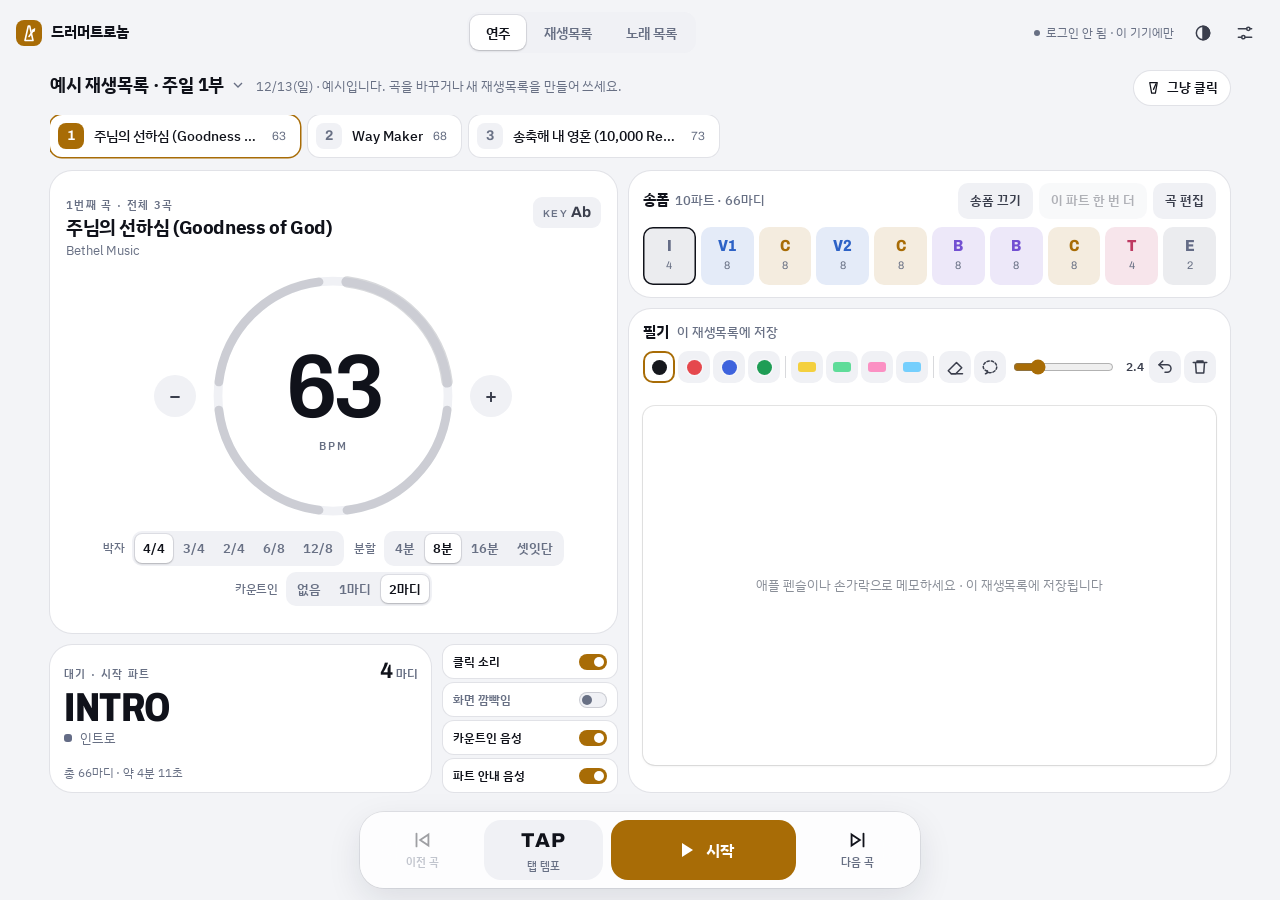
==== commit aa67a1dc: "앱 이름 바꿈: 찬양팀 메트로놈 → 드러머트로놈(Drummertronome) — 제목·홈 화면 이름·상단 이름·manifest·계정 안내, 캐시 v17 Co-Authored-By:" ====
--- a/metronome/index.html
+++ b/metronome/index.html
@@ -3,10 +3,10 @@
 <head>
 <meta charset="utf-8">
 <meta name="viewport" content="width=device-width,initial-scale=1,maximum-scale=1,user-scalable=no,viewport-fit=cover">
-<title>찬양팀 메트로놈</title>
+<title>드러머트로놈 · Drummertronome</title>
 <meta name="apple-mobile-web-app-capable" content="yes">
 <meta name="mobile-web-app-capable" content="yes">
-<meta name="apple-mobile-web-app-title" content="메트로놈">
+<meta name="apple-mobile-web-app-title" content="드러머트로놈">
 <meta name="apple-mobile-web-app-status-bar-style" content="black-translucent">
 <meta name="theme-color" content="#0A0C12" media="(prefers-color-scheme: dark)">
 <meta name="theme-color" content="#F3F4F7" media="(prefers-color-scheme: light)">
@@ -340,11 +340,15 @@
 .sheet{background:var(--bg-2);border-radius:24px 24px 0 0;width:100%;max-width:640px;max-height:92%;display:flex;flex-direction:column;
   padding-bottom:env(safe-area-inset-bottom,0px);box-shadow:var(--shadow), 0 0 0 1px var(--line);position:relative}
 .sheet::before{content:"";position:absolute;top:7px;left:50%;width:36px;height:4px;border-radius:2px;background:var(--line-2);transform:translateX(-50%)}
+.sheet.nudge{animation:sheetNudge .28s ease}
+@keyframes sheetNudge{0%,100%{transform:translateX(0)}25%{transform:translateX(-6px)}75%{transform:translateX(6px)}}
 @media (min-width:700px){.scrim{align-items:center}.sheet{border-radius:24px;max-height:86%}.sheet::before{display:none}}
 .sheet-h{display:flex;align-items:center;justify-content:space-between;gap:10px;padding:16px 18px 12px}
 .sheet-h h2{margin:0;font-size:18px;letter-spacing:-.015em}
 .sheet-b{overflow:auto;padding:4px 18px 18px;display:grid;gap:16px;min-height:0}
 .sheet-f{display:flex;gap:8px;justify-content:space-between;padding:12px 18px;border-top:1px solid var(--line);flex-wrap:wrap}
+.sheet-f > span{flex-wrap:wrap;justify-content:flex-end}
+#fBoth.arm, #inkToLib.arm{background:var(--accent);color:var(--accent-ink)}
 .chips{display:flex;flex-wrap:wrap;gap:6px}
 .chips button{padding:5px 11px;border-radius:9px;background:var(--surface-2);font-family:var(--display);font-weight:800;font-stretch:85%;font-size:15px;color:var(--sc,var(--fg))}
 .chips button:hover{box-shadow:0 0 0 1px var(--sc,var(--accent))}
@@ -524,7 +528,7 @@
 <body>
 
 <header class="top">
-  <div class="brand"><svg viewBox="0 0 26 26" aria-hidden="true"><rect width="26" height="26" rx="8" fill="var(--accent)"/><path d="M9 20.5 12.3 6h1.4L17 20.5z" fill="none" stroke="var(--accent-ink)" stroke-width="1.6" stroke-linejoin="round"/><path d="M13 16.5 18.5 9" stroke="var(--accent-ink)" stroke-width="1.6" stroke-linecap="round"/><circle cx="17.4" cy="10.5" r="1.6" fill="var(--accent-ink)"/></svg><span>찬양팀 메트로놈</span></div>
+  <div class="brand"><svg viewBox="0 0 26 26" aria-hidden="true"><rect width="26" height="26" rx="8" fill="var(--accent)"/><path d="M9 20.5 12.3 6h1.4L17 20.5z" fill="none" stroke="var(--accent-ink)" stroke-width="1.6" stroke-linejoin="round"/><path d="M13 16.5 18.5 9" stroke="var(--accent-ink)" stroke-width="1.6" stroke-linecap="round"/><circle cx="17.4" cy="10.5" r="1.6" fill="var(--accent-ink)"/></svg><span title="Drummertronome · 드러머를 위한 메트로놈">드러머트로놈</span></div>
   <nav class="tabs" role="tablist" aria-label="화면">
     <button role="tab" id="tab-play" data-view="play" aria-selected="true">연주</button>
     <button role="tab" id="tab-lists" data-view="lists" aria-selected="false">재생목록</button>
@@ -607,7 +611,7 @@
       <p class="hint" id="formHint">블록을 누르면 그 파트부터 시작합니다. 연주 중에 누르면 다음 파트로 예약됩니다.</p>
     </div>
     <div class="panel ink-panel" id="inkPanel">
-      <div class="ink-head"><span class="t">필기<small id="inkWhere"></small></span><button class="ghost sm" id="inkReset" hidden>노래 목록 필기로 되돌리기</button></div>
+      <div class="ink-head"><span class="t">필기<small id="inkWhere"></small></span><span style="display:flex;gap:6px;flex-wrap:wrap"><button class="ghost sm" id="inkToLib" hidden title="이 필기로 노래 목록 곡 필기를 덮어씁니다">노래 목록에도 저장</button><button class="ghost sm" id="inkReset" hidden>노래 목록 필기로 되돌리기</button></span></div>
       <div id="playInk"></div>
     </div>
   </div>
@@ -678,7 +682,7 @@
 <div id="flash"></div>
 
 <!-- song editor -->
-<div class="scrim" id="songSheet" hidden>
+<div class="scrim" id="songSheet" data-keep hidden>
   <div class="sheet" role="dialog" aria-modal="true" aria-labelledby="songSheetTitle">
     <div class="sheet-h"><h2 id="songSheetTitle">곡 편집</h2><button class="icon-btn" data-close aria-label="닫기"><svg viewBox="0 0 24 24" fill="none" stroke="currentColor" stroke-width="2"><path d="M6 6l12 12M18 6 6 18"/></svg></button></div>
     <div class="sheet-b">
@@ -731,7 +735,7 @@
     </div>
     <div class="sheet-f">
       <button class="ghost danger" id="fDelete">노래 목록에서 삭제</button>
-      <span style="display:flex;gap:8px"><button class="ghost" data-close>취소</button><button class="ghost" id="fTemp" hidden>이번만 임시로</button><button class="primary" id="fSave">저장</button></span>
+      <span style="display:flex;gap:8px"><button class="ghost" data-close>취소</button><button class="ghost" id="fTemp" hidden>이번만 임시로</button><button class="ghost" id="fBoth" hidden title="노래 목록 원본도 이 내용(송폼·필기·BPM 등)으로 덮어씁니다">노래 목록에도 저장</button><button class="primary" id="fSave">저장</button></span>
     </div>
   </div>
 </div>
@@ -1142,7 +1146,7 @@
   const join = authMode==='join';
   return `
       <div class="set-row" style="display:grid;gap:10px">
-        <span>메트로놈 계정으로 로그인<small>메트로놈 전용 계정입니다(찬양팀 앱 계정과 따로). 로그인하면 곡·재생목록·설정이 계정에 저장되어, 컴퓨터든 휴대폰이든 같은 아이디로 로그인하면 똑같이 보입니다. 처음이면 「회원가입」에서 아이디를 만드세요. 로그인하지 않으면 이 기기에만 저장됩니다.</small></span>
+        <span>드러머트로놈 계정으로 로그인<small>드러머트로놈 전용 계정입니다(찬양팀 앱 계정과 따로). 로그인하면 곡·재생목록·설정이 계정에 저장되어, 컴퓨터든 휴대폰이든 같은 아이디로 로그인하면 똑같이 보입니다. 처음이면 「회원가입」에서 아이디를 만드세요. 로그인하지 않으면 이 기기에만 저장됩니다.</small></span>
         <span class="seg" style="justify-self:start"><button type="button" data-auth="mode-login" aria-pressed="${!join}">로그인</button><button type="button" data-auth="mode-join" aria-pressed="${join}">회원가입</button></span>
         <form id="authForm" style="display:grid;gap:8px" autocomplete="on">
           <input class="inp" id="authId" autocomplete="username" autocapitalize="none" spellcheck="false" maxlength="20" placeholder="아이디 (영문 소문자·숫자·_ 3~20자)">
@@ -2098,7 +2102,7 @@
     const changed = s._over || s._lov;
     note.hidden = false;
     note.innerHTML = (editCtx
-      ? `<span><b>「${lname}」 재생목록에만 저장됩니다.</b> 제목·BPM·송폼 등을 바꿔도 노래 목록의 원래 곡은 그대로이고, 다른 기기에서도 이 재생목록에서는 이 설정으로 나옵니다.</span>`
+      ? `<span><b>「${lname}」 재생목록에만 저장됩니다.</b> 제목·BPM·송폼 등을 바꿔도 노래 목록의 원래 곡은 그대로이고, 다른 기기에서도 이 재생목록에서는 이 설정으로 나옵니다. 원본까지 바꾸려면 「노래 목록에도 저장」을 누르세요.</span>`
       : `<span><b>지금 연주에서 임시로만 적용됩니다.</b> 노래 목록(DB)에는 저장되지 않고, 앱을 닫으면 사라집니다. 원본을 바꾸려면 노래 목록에서 수정하세요.</span>`)
       + (changed ? '<button class="ghost" data-resetover="1">노래 목록 설정으로 되돌리기</button>' : '');
   } else { note.hidden = true; note.innerHTML=''; }
@@ -2118,6 +2122,7 @@
   $('#fDelete').textContent = editTemp ? '이 재생목록에서 빼기' : '노래 목록에서 삭제'; $('#fDelete').dataset.arm='';
   $('#fSave').textContent = editCtx ? '재생목록에 저장' : editTemp ? '임시 적용' : '저장';
   $('#fTemp').hidden = !editCtx;
+  $('#fBoth').hidden = !editCtx; $('#fBoth').dataset.arm=''; $('#fBoth').classList.remove('arm'); $('#fBoth').textContent='노래 목록에도 저장';
   // 파트 추가: 번호 없는 것(V·C·B…)과 번호 붙은 것(V1·C2·B2…)을 묶음별로
   $('#formChips').innerHTML = PART_GROUPS.map(([name, list])=>`<span class="chip-group"><small>${name}</small>${list.map(a=>`<button data-chip="${a}" style="--sc:${scv(parseLabel(a).k)}">${a}</button>`).join('')}</span>`).join('');
   FB = formToBlocks(s.form||''); fbCueOpen=-1;
@@ -2308,6 +2313,18 @@
       perf.title = $('#fTitle').value.trim() || base.title || '';
       perf.artist = $('#fArtist').value.trim();
     }
+    if(editCtx && tempOnly==='both'){
+      // 노래 목록 원본을 이 내용으로 덮어쓰고, 이 재생목록의 따로 설정·임시값·필기는 지운다
+      // → 이 재생목록도 노래 목록 원본을 그대로 따라가고, 나중에 노래 목록을 고치면 함께 바뀐다
+      const lib = S.songs[editId]; if(!lib) return;
+      Object.assign(lib, perf); markDirty('songs', editId);
+      clearListPerf(editCtx, editId); clearTemp(editId, editCtx);
+      if(edInk){
+        saveInk(inkSongKey(editId), edInk.doc()); edInkDirty = false;
+        const lk = inkListKey(editCtx, editId); if(S.inks[lk]){ delete S.inks[lk]; markDirty('inks', lk, 'del'); }
+      }
+      closeSheet('songSheet'); scheduleRender(); toast('노래 목록 원본에도 저장했습니다'); return;
+    }
     commitEditorInk(editId);
     if(editCtx && tempOnly!==true){
       setListPerf(editCtx, editId, perf);
@@ -2763,7 +2780,7 @@
     inkSaveT = setTimeout(()=>{ saveInk(t.write, doc); playInk.ver = (S.inks[t.write]||{}).u || 0; playInk.src = 'own'; renderInkMeta(); }, 500);
   });
   const t = inkTarget();
-  if(t.off){ playInk.target = t; playInk.key = 'off'; playInk.setOff(t.off); $('#inkWhere').textContent=''; $('#inkReset').hidden = true; return; }
+  if(t.off){ playInk.target = t; playInk.key = 'off'; playInk.setOff(t.off); $('#inkWhere').textContent=''; $('#inkReset').hidden = true; $('#inkToLib').hidden = true; return; }
   const own = S.inks[t.write], fb = t.fallback ? S.inks[t.fallback] : null;
   const src = own ? 'own' : fb ? 'fb' : 'none', ver = (own||fb||{}).u || 0;
   if(!force && playInk.key===t.write && playInk.src===src && playInk.ver===ver) { renderInkMeta(); return; }
@@ -2777,6 +2794,7 @@
   const own = S.inks[t.write], fb = t.fallback ? S.inks[t.fallback] : null;
   $('#inkWhere').textContent = !t.list ? '노래 목록 곡에 저장' : own ? '이 재생목록 필기' : fb ? '노래 목록 필기 · 쓰면 이 재생목록에 저장' : '이 재생목록에 저장';
   $('#inkReset').hidden = !(t.list && own && fb);
+  $('#inkToLib').hidden = !(t.list && own && own.s && own.s.length);
 }
 
 /* 곡 편집 창 필기 칸 */
@@ -2892,7 +2910,13 @@
 function openSheet(id){ $('#'+id).hidden=false; }
 function closeSheet(id){ $('#'+id).hidden=true; }
 document.querySelectorAll('.scrim').forEach(sc=>{
-  sc.addEventListener('click', e=>{ if(e.target===sc || e.target.closest('[data-close]')) sc.hidden=true; });
+  sc.addEventListener('click', e=>{
+    if(e.target.closest('[data-close]')){ sc.hidden=true; return; }
+    if(e.target!==sc) return;
+    // 곡 편집 창은 바깥을 눌러도 닫지 않는다(적던 메모·송폼이 날아가지 않게). 닫기·취소·저장으로만 닫힘
+    if(sc.hasAttribute('data-keep')){ const sh=sc.querySelector('.sheet'); sh.classList.remove('nudge'); void sh.offsetWidth; sh.classList.add('nudge'); toast('저장하거나 취소를 눌러 닫아 주세요'); return; }
+    sc.hidden=true;
+  });
 });
 function toast(msg){ const t=$('#toast'); t.textContent=msg; t.hidden=false; clearTimeout(toast.t); toast.t=setTimeout(()=>t.hidden=true, 2000); }
 
@@ -2912,6 +2936,18 @@
   b.dataset.arm=''; b.textContent='노래 목록 필기로 되돌리기';
   if(S.inks[t.write]){ delete S.inks[t.write]; markDirty('inks', t.write, 'del'); }
   renderInk(true); toast('노래 목록 필기로 되돌렸습니다');
+});
+$('#inkToLib').addEventListener('click', e=>{
+  const b = e.currentTarget, t = playInk && playInk.target; if(!t || !t.list) return;
+  const sid = curSong() && curSong().id; if(!sid) return;
+  if(!b.dataset.arm){ b.dataset.arm='1'; b.classList.add('arm'); b.textContent='한 번 더 누르면 노래 목록 필기를 덮어씁니다';
+    setTimeout(()=>{ if(b.dataset.arm){ b.dataset.arm=''; b.classList.remove('arm'); b.textContent='노래 목록에도 저장'; } },3500); return; }
+  b.dataset.arm=''; b.classList.remove('arm'); b.textContent='노래 목록에도 저장';
+  // 아직 저장 안 된 획까지 포함해 노래 목록 곡 필기로 옮기고, 이 재생목록은 다시 노래 목록 필기를 따라가게 한다
+  clearTimeout(inkSaveT);
+  saveInk(inkSongKey(sid), playInk.doc());
+  if(S.inks[t.write]){ delete S.inks[t.write]; markDirty('inks', t.write, 'del'); }
+  renderInk(true); toast('노래 목록 곡 필기에도 저장했습니다');
 });
 $('#openSettings').addEventListener('click', ()=>{ renderSettings(); openSheet('settingsSheet'); });
 $('#editCurSong').addEventListener('click', ()=>{ const s=curSong(); if(s) openSongEditor(s.id, null, S.meta.cur.list, true); });
@@ -3020,6 +3056,13 @@
 $('#libNew').addEventListener('click', ()=>openSongEditor(null));
 $('#fSave').addEventListener('click', ()=>saveSong(false));
 $('#fTemp').addEventListener('click', ()=>saveSong(true));
+$('#fBoth').addEventListener('click', e=>{
+  const b = e.currentTarget;
+  if(!b.dataset.arm){ b.dataset.arm='1'; b.classList.add('arm'); b.textContent='한 번 더 누르면 노래 목록 원본을 덮어씁니다';
+    setTimeout(()=>{ if(b.dataset.arm){ b.dataset.arm=''; b.classList.remove('arm'); b.textContent='노래 목록에도 저장'; } },3500); return; }
+  b.dataset.arm=''; b.classList.remove('arm'); b.textContent='노래 목록에도 저장';
+  saveSong('both');
+});
 $('#fDelete').addEventListener('click', deleteSong);
 $('#fPlayAdd').addEventListener('click', ()=>{ const d=$('#fPlayDate').value; if(!d){ toast('날짜를 고르세요'); return; } editPlays.push({d, n:$('#fPlayNote').value.trim()}); $('#fPlayNote').value=''; renderEditorPlays(editId?S.songs[editId]:null); });
 $('#pickAdd').addEventListener('click', ()=>{ if(!openListId) return; addSongsToList(openListId, [...picked]); closeSheet('pickSheet'); renderLists(); renderPlay(); toast(`${picked.size}곡을 담았습니다`); });
@@ -3036,7 +3079,7 @@
     else if(e.key==='r' || e.key==='R'){ queueSection(P.si); }
     else if((e.key==='Delete' || e.key==='Backspace') && playInk && playInk.sel){ e.preventDefault(); playInk.selDelete(); }
   }
-  if(e.key==='Escape') document.querySelectorAll('.scrim').forEach(s=>s.hidden=true);
+  if(e.key==='Escape') document.querySelectorAll('.scrim:not([data-keep])').forEach(s=>s.hidden=true);
 });
 
 /* 아이패드·아이폰에서 화면이 확대되지 않게: 두 손가락 벌리기(핀치)와 두 번 탭 확대를 막는다.
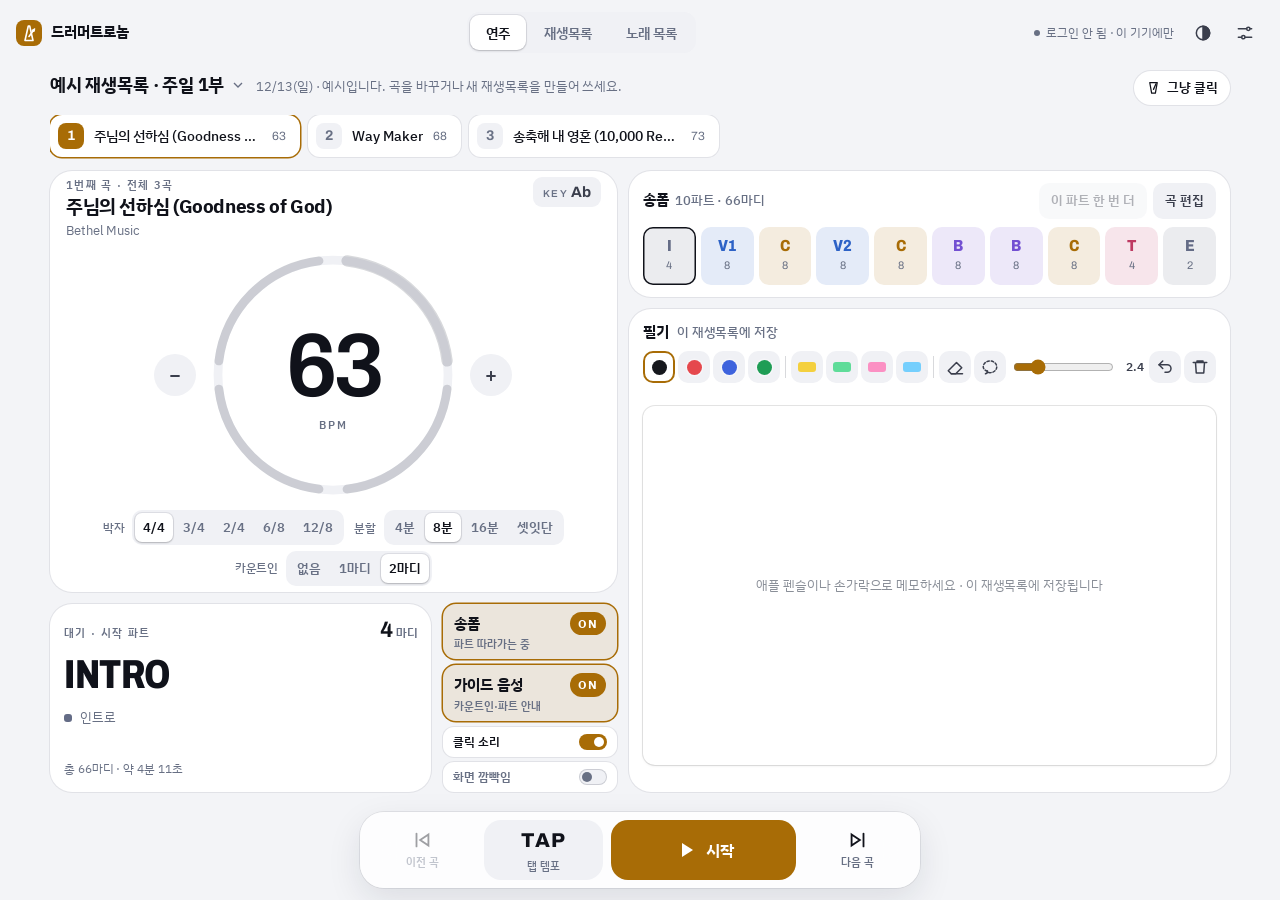
==== commit c6478bac: "드러머트로놈: 송폼 복귀는 두 마디 전 1박으로 / 가이드 음성 스위치 하나로 / 곡 끝 강박 없앰 - FREE에서 파트(또는 송폼 켜기)를 누르면 그 파트 두 마디 전 1박으로 " ====
--- a/metronome/index.html
+++ b/metronome/index.html
@@ -257,7 +257,21 @@
 .ghost:hover{background:var(--raise);color:var(--fg);box-shadow:0 0 0 1px var(--line)}
 .ghost[disabled]{opacity:.4;pointer-events:none}
 
-.quick{display:grid;grid-template-columns:1fr 1fr;gap:8px}
+.quick{display:flex;flex-direction:column;gap:8px}
+.quick-s{display:grid;grid-template-columns:1fr 1fr;gap:8px}
+/* 송폼·가이드 음성: 연주 중에 자주 누르므로 큰 버튼 두 개를 나란히 둔다 */
+.bigtogs{display:grid;grid-template-columns:1fr 1fr;gap:8px}
+.bigtog{display:flex;flex-direction:column;align-items:stretch;justify-content:center;gap:3px;min-height:66px;padding:10px 14px;border-radius:16px;background:var(--surface);box-shadow:0 0 0 1.5px var(--line-2);text-align:left;color:var(--muted);transition:background .15s, box-shadow .15s}
+.bigtog .bt{display:flex;align-items:center;justify-content:space-between;gap:8px}
+.bigtog b{font-size:16px;font-weight:800;color:var(--fg);letter-spacing:-.01em}
+.bigtog em{font-style:normal;font-size:11.5px;font-weight:800;letter-spacing:.06em;padding:3px 8px;border-radius:999px;background:var(--surface-2);color:var(--muted);box-shadow:inset 0 0 0 1px var(--line-2)}
+.bigtog small{font-size:12px;font-weight:600;line-height:1.3}
+.bigtog[aria-pressed="true"]{background:var(--accent-soft);box-shadow:0 0 0 1.5px var(--accent)}
+.bigtog[aria-pressed="true"] em{background:var(--accent);color:var(--accent-ink);box-shadow:none}
+.bigtog[aria-pressed="false"]{box-shadow:0 0 0 1.5px var(--danger)}
+.bigtog[aria-pressed="false"] em{color:var(--danger);box-shadow:inset 0 0 0 1px var(--danger)}
+.bigtog:disabled{opacity:.45;box-shadow:0 0 0 1px var(--line);background:var(--surface)}
+.bigtog:disabled em{display:none}
 .tog{display:flex;align-items:center;justify-content:space-between;gap:10px;padding:11px 14px;border-radius:14px;background:var(--surface);box-shadow:0 0 0 1px var(--line);font-size:14px;font-weight:600;color:var(--muted);text-align:left}
 .tog i{width:34px;height:20px;border-radius:999px;background:var(--surface-2);position:relative;flex:0 0 auto;box-shadow:inset 0 0 0 1px var(--line-2);transition:background .15s}
 .tog i::after{content:"";position:absolute;top:3px;left:3px;width:14px;height:14px;border-radius:50%;background:var(--muted);transition:transform .15s, background .15s}
@@ -488,7 +502,12 @@
   .hud .song-head h1{font-size:19px}
   .now.compact{padding:10px 14px;align-self:stretch}
   .now.compact .secname{font-size:clamp(28px, calc(100dvh * .045), 44px)}
-  .quick{grid-template-columns:1fr;gap:5px;align-content:stretch}
+  .quick{gap:6px;justify-content:stretch}
+  .quick .bigtogs{grid-template-columns:1fr;gap:6px}
+  .quick .bigtog{min-height:54px;padding:8px 11px;border-radius:13px;gap:2px}
+  .quick .bigtog b{font-size:14.5px}
+  .quick .bigtog small{font-size:11px}
+  .quick .quick-s{grid-template-columns:1fr;gap:5px}
   .quick .tog{padding:6px 10px;font-size:12px;border-radius:11px;gap:6px}
   .quick .tog i{width:28px;height:16px}
   .quick .tog i::after{width:10px;height:10px}
@@ -512,7 +531,7 @@
   .play-grid{grid-template-columns:minmax(0,1fr) minmax(0,1fr);grid-template-rows:auto auto auto auto minmax(0,1fr);
     grid-template-areas:"bar bar" "hud form" "hud now" "hud tog" "ink ink"}
   .hud{--dial:clamp(140px, 20vw, 200px);overflow:visible}
-  .quick{grid-template-columns:1fr 1fr}
+  .quick .bigtogs, .quick .quick-s{grid-template-columns:1fr 1fr}
   #formPanel .formline{max-height:none}
 }
 @media (max-width:640px){ .brand span{display:none} .tabs{margin-inline:0} }
@@ -596,13 +615,18 @@
         <div class="bars" id="barsMeter"></div>
         <div class="next" id="nextRow"></div>
       </div>
-      <div class="quick" id="quick"></div>
+      <div class="quick">
+        <div class="bigtogs">
+          <button class="bigtog" id="followBtn" aria-pressed="true"><span class="bt"><b>송폼</b><em>ON</em></span><small>파트 따라가는 중</small></button>
+          <button class="bigtog" id="voiceBtn" data-tog="voice" aria-pressed="true"><span class="bt"><b>가이드 음성</b><em>ON</em></span><small>카운트인·파트 안내</small></button>
+        </div>
+        <div class="quick-s" id="quick"></div>
+      </div>
     </div>
     <div class="panel form-panel" id="formPanel">
       <div class="form-head">
         <span class="t" id="formInfo">송폼</span>
         <span style="display:flex;gap:6px">
-          <button class="ghost" id="followBtn" aria-pressed="true">송폼 끄기</button>
           <button class="ghost" id="repeatBtn" disabled>이 파트 한 번 더</button>
           <button class="ghost" id="editCurSong">곡 편집</button>
         </span>
@@ -1455,7 +1479,7 @@
 
 /* ---------- transport / scheduler ---------- */
 const P = {playing:false, timer:null, songId:null, secs:[], mode:'free', si:0, bis:0, b:0, s:0, countLeft:0, countTotal:0, countBar:0,
-  freeBar:0, queued:null, cuedNext:null, resume:null, offFrom:null, nextT:0, ending:false, endT:0, events:[], startIdx:0, wake:null, pendingRemote:false};
+  freeBar:0, queued:null, cuedNext:null, resume:null, enterAt:null, offFrom:null, nextT:0, ending:false, endT:0, events:[], startIdx:0, wake:null, pendingRemote:false};
 const bpmOf = song => clamp(song.bpm||72, 30, 260);
 const nameBeat = ts => ts.beats>=3 ? ts.beats-2 : 1;
 function barMeter(sec, bis){ return sec ? sec.cues.find(c=>c.k==='meter' && (c.all || c.bar===bis+1)) : null; }
@@ -1507,7 +1531,7 @@
   if(formOffSong && formOffSong!==song.id) formOffSong = null;
   P.mode = P.secs.length && !formOff(song.id) ? 'form' : 'free';
   P.si = P.secs.length ? clamp(P.startIdx,0,P.secs.length-1) : 0;
-  P.resume = null; P.offFrom = P.mode==='free' && P.secs.length ? P.si-1 : null;
+  P.resume = null; P.enterAt = null; P.offFrom = P.mode==='free' && P.secs.length ? P.si-1 : null;
   P.bis=0; P.b=0; P.s=0; P.freeBar=0; P.queued=null; P.cuedNext=null; P.ending=false; P.events=[]; P.loopN=1;
   P.countTotal = clamp(song.countIn|0,0,2); P.countLeft = P.countTotal; P.countBar=0;
   P.nextT = ctx.currentTime + 0.3; P.playing = true; P.skipped = 0;
@@ -1554,7 +1578,7 @@
   const until = now + aheadSec();
   while(P.nextT < until){
     if(P.ending){
-      if(settings().click) playBuf(BUF[settings().sound].acc, P.nextT, 1, clickBus);
+      // 송폼이 끝난 자리(다음 마디 첫 박)에는 소리를 내지 않는다. 화면만 「끝」으로 바꾼다
       P.events.push({t:P.nextT, end:true});
       P.endT = P.nextT; clock.stop();
       const ms = (P.endT - ctx.currentTime)*1000 + 450;
@@ -1597,9 +1621,12 @@
   if(rit && isBeat && st.guide!=='off'){
     sayFit(vbuf('c'+(P.b+1)), t, beatDur, 0.8, 0.92, 1.35);
   }
-  // 송폼을 다시 켰을 때: 돌아가기 바로 전 마디를 1 2 3 4로 센다
-  if(P.mode==='free' && P.resume && P.resume.left===1 && !inCount && isBeat && st.guide!=='off' && st.guideCount)
-    sayFit(vbuf('c'+(P.b+1)), t, beatDur, 0.8, 0.92, 1.35);
+  // 송폼을 다시 켰는데 앞 파트가 없거나 짧을 때(두 마디 안내만 따로): 첫 마디 끝에 파트 이름, 둘째 마디는 1 2 3 4
+  if(P.mode==='free' && P.resume && !inCount && isBeat && st.guide!=='off'){
+    const nb = nameBeat(ts);
+    if(P.resume.left===2 && P.b===nb && P.secs[P.resume.idx]) cue(P.secs[P.resume.idx], t, Math.max(1, ts.beats-nb)*beatDur);
+    if(P.resume.left===1 && st.guideCount) sayFit(vbuf('c'+(P.b+1)), t, beatDur, 0.8, 0.92, 1.35);
+  }
   // part guide: name at the end of the bar two bars before the change, then "1 2 3 4" over the last bar
   if(!rit && !inCount && P.mode==='form' && isBeat && st.guide!=='off'){
     const sec = P.secs[P.si];
@@ -1645,6 +1672,7 @@
   if(P.countLeft>0){ P.countLeft--; P.countBar++; return; }
   if(P.mode==='free'){
     P.freeBar++;
+    if(P.enterAt!=null){ const i=P.enterAt; P.enterAt=null; leadIn(i); return; }
     if(P.resume && --P.resume.left<=0){ P.mode='form'; P.si=P.resume.idx; P.bis=0; P.resume=null; P.queued=null; P.cuedNext=null; P.ending=false; }
     return;
   }
@@ -1668,7 +1696,10 @@
   const id = P.playing ? P.songId : curSong()?.id; if(!id) return;
   if(!formOff(id)){
     formOffSong = id;
-    if(P.playing && P.mode==='form'){ P.offFrom = P.si; P.mode='free'; P.freeBar=0; P.queued=null; P.cuedNext=null; P.resume=null; P.ending=false; hushVoices(); }
+    if(P.playing && (P.mode==='form' || P.resume || P.enterAt!=null)){
+      if(P.mode==='form') P.offFrom = P.si;
+      P.mode='free'; P.freeBar=0; P.queued=null; P.cuedNext=null; P.resume=null; P.enterAt=null; P.ending=false; hushVoices();
+    }
     toast('송폼을 껐습니다 · 클릭만 계속 나옵니다');
   } else {
     formOffSong = null;
@@ -1679,15 +1710,34 @@
   }
   renderForm(); repaintNow();
 }
-// 지금 마디가 끝나면 한 마디(카운트) 세고 idx 파트부터 송폼을 다시 따라간다
+/* 송폼 다시 켜기(FREE → 송폼): idx 파트 「두 마디 전 1박」으로 들어간다.
+   예) V 8마디 - C 송폼에서 C를 누르면 V 7마디 1박이 되고, 평소처럼 7마디 끝에 「Chorus」, 8마디에 1 2 3 4, 그다음 C.
+   - 지금 마디 첫 박 안에 눌렀거나(이름 부를 박이 아직 예약 전) 다음 칸이 바로 새 마디 첫 박이면: 지금 마디가 7마디
+   - 그 밖에는 지금 마디를 클릭만으로 마치고 다음 마디 첫 박이 7마디 1박
+   앞 파트가 없거나 2마디보다 짧으면 FREE인 채로 같은 두 마디 안내(이름 → 1 2 3 4)만 한다. */
 function resumeForm(idx){
   if(!P.playing || !P.secs[idx]) return;
   formOffSong = null;
-  if(P.countLeft>0){ P.mode='form'; P.si=idx; P.bis=0; P.resume=null; renderForm(); repaintNow(); return; }
-  P.resume = {idx, left:2};
-  if(settings().guide!=='off'){ const sg = songOf(P.songId, P.listId); cue(P.secs[idx], ctx.currentTime + 0.05, 2*60/bpmOf(sg)); }
+  if(P.countLeft>0){ P.mode='form'; P.si=idx; P.bis=0; P.resume=null; P.enterAt=null; renderForm(); repaintNow(); return; }
+  hushVoices(); P.resume=null; P.enterAt=null;
+  const song = songOf(P.songId, P.listId), sub = subOf(song);
+  const beats = curBeats(song), stepDur = 60/tempoNow(song)/sub, beatDur = stepDur*sub, nb = nameBeat({beats});
+  let now = P.b===0 && P.s===0;                          // 다음에 예약할 칸이 새 마디 첫 박
+  if(!now){
+    const down = P.nextT - (P.b*sub + P.s)*stepDur;        // 지금 예약 중인 마디의 첫 박 시각
+    const early = P.b < nb || (P.b===nb && P.s===0);       // 파트 이름 부를 박이 아직 예약되지 않음
+    now = early && ctx.currentTime < down + beatDur;
+  }
+  if(now) leadIn(idx); else P.enterAt = idx;
   renderForm(); repaintNow();
 }
+function leadIn(idx){
+  const pv = P.secs[idx-1];
+  P.queued=null; P.cuedNext=null; P.ending=false; P.loopN=1; P.resume=null; P.enterAt=null;
+  if(pv && pv.bars>=2){ P.mode='form'; P.si=idx-1; P.bis=pv.bars-2; P.queued=idx; }
+  else { P.mode='free'; P.resume={idx, left:2}; }
+}
+const resumeIdx = () => P.enterAt!=null ? P.enterAt : P.resume ? P.resume.idx : null;
 function queueSection(idx){
   if(!P.playing || P.mode!=='form') return;
   P.queued = idx;
@@ -1743,10 +1793,10 @@
   }
   if(prev && !prev.inCount && prev.si===ev.si && prev.bis===ev.bis && prev.mode===ev.mode && ev.b!==0) return;
   if(ev.mode==='free'){
-    const off = formOff(P.songId) || P.resume;
-    $('#phase').textContent = off ? '송폼 끔 · 클릭만' : P.secs.length ? '송폼 끝 · 계속 클릭' : '연주 중';
+    const back = resumeIdx()!=null, off = formOff(P.songId) || back;
+    $('#phase').textContent = back ? '송폼으로 돌아가는 중' : off ? '송폼 끔 · 클릭만' : P.secs.length ? '송폼 끝 · 계속 클릭' : '연주 중';
     const sn=$('#secName'); sn.textContent = 'FREE'; sn.className='secname';
-    $('#secKo').textContent = off ? '인도자를 따라가세요 · 돌아갈 파트를 누르면 한 마디 세고 이어 갑니다' : P.secs.length ? '송폼 이후 자유 진행' : P.songId===FREE_ID ? '그냥 클릭' : '송폼 없이 진행';
+    $('#secKo').textContent = back ? '두 마디 안내 뒤 그 파트부터 이어 갑니다' : off ? '인도자를 따라가세요 · 돌아갈 파트를 누르면 두 마디 전으로 들어가 이어 갑니다' : P.secs.length ? '송폼 이후 자유 진행' : P.songId===FREE_ID ? '그냥 클릭' : '송폼 없이 진행';
     $('#barCount').innerHTML = `<b>${ev.freeBar+1}</b><small>마디</small>`;
     renderResumeRow(); setNow(null); renderBarsMeter(0);
   } else {
@@ -1869,8 +1919,9 @@
   }
 }
 function renderResumeRow(){
-  const r = P.resume, sec = r && P.secs[r.idx];
-  $('#nextRow').innerHTML = sec ? `<span class="arrow">돌아갈 파트</span><b style="--sc:${scv(sec.k)}">${esc(sec.en)}</b><span>${r.left===1?'이번 마디 끝나고':'다음 마디 세고'}</span>` : '';
+  const i = resumeIdx(), sec = i!=null && P.secs[i];
+  const when = P.enterAt!=null ? '다음 마디부터 두 마디 안내' : P.resume && P.resume.left===1 ? '이번 마디 끝나고' : '2마디 뒤';
+  $('#nextRow').innerHTML = sec ? `<span class="arrow">돌아갈 파트</span><b style="--sc:${scv(sec.k)}">${esc(sec.en)}</b><span>${when}</span><span class="q">예약</span>` : '';
 }
 // 송폼을 끄거나 켠 즉시 지금 칸을 다시 그린다(다음 박을 기다리지 않게)
 function repaintNow(){ if(!P.playing) return; lastEv = null; if(P.mode==='free') renderResumeRow(); }
@@ -1906,7 +1957,7 @@
   $('#formInfo').innerHTML = `송폼<small>${items.length}파트 · ${formBars(items)}마디${fromList?' · 재생목록 송폼':''}</small>`;
   line.innerHTML = items.map((it,i)=>{
     let cls='blk';
-    if(P.playing && P.songId===s.id){ if(i===P.si && P.mode==='form') cls+=' cur'; else if(i<P.si) cls+=' done'; if(P.queued===i) cls+=' queued'; }
+    if(P.playing && P.songId===s.id){ if(i===P.si && P.mode==='form') cls+=' cur'; else if(i<P.si) cls+=' done'; if(P.queued===i || resumeIdx()===i) cls+=' queued'; }
     else if(i===P.startIdx) cls+=' start';
     if(it.cues.some(c=>c.k!=='meter')) cls+=' has-cue';
     const ms = it.cues.filter(c=>c.k==='meter');
@@ -1918,12 +1969,14 @@
 }
 function renderFollow(s){
   const id = P.playing ? P.songId : s?.id, off = formOff(id), has = !!(s && parseForm(s.form).items.length);
-  const fb = $('#followBtn'); fb.style.display = has ? '' : 'none'; $('#repeatBtn').style.display = has ? '' : 'none';
+  const fb = $('#followBtn'); $('#repeatBtn').style.display = has ? '' : 'none';
   $('#formHint').style.display = has ? '' : 'none';
-  fb.textContent = off ? '송폼 켜기' : '송폼 끄기'; fb.setAttribute('aria-pressed', String(!off)); fb.classList.toggle('primary', off);
   const nx = P.offFrom==null ? 0 : P.offFrom+1, ns = P.secs[clamp(nx,0,Math.max(0,P.secs.length-1))];
+  fb.disabled = !has; fb.setAttribute('aria-pressed', String(has && !off));
+  fb.innerHTML = `<span class="bt"><b>송폼</b><em>${off?'OFF':'ON'}</em></span><small>${!has ? '송폼 없는 곡' : off ? (P.playing && ns ? `클릭만 · 누르면 ${esc(ns.ab)}로` : '클릭만 나옵니다') : '파트 따라가는 중'}</small>`;
+  fb.title = has ? (off ? '송폼 켜기 (F)' : '송폼 끄기 (F)') : '';
   $('#formHint').textContent = !off ? '블록을 누르면 그 파트부터 시작합니다. 연주 중에 누르면 다음 파트로 예약됩니다.'
-    : P.playing ? `송폼을 껐습니다. 클릭만 계속 나옵니다. 돌아갈 파트를 누르면 한 마디 세고 그 파트부터 이어 갑니다.${ns?` 「송폼 켜기」를 누르면 ${ns.en}로 돌아갑니다.`:''}`
+    : P.playing ? `송폼을 껐습니다. 클릭만 계속 나옵니다. 돌아갈 파트를 누르면 그 파트 두 마디 전 1박으로 들어가 이름·카운트 뒤 이어 갑니다.${ns?` 「송폼」 버튼을 누르면 ${ns.en}로 돌아갑니다.`:''}`
     : '송폼을 껐습니다. 시작하면 카운트인 뒤 클릭만 계속 나옵니다.';
 }
 function updateFormProgress(ev){
@@ -1932,14 +1985,23 @@
     if(!b.dataset.sec) return;
     b.classList.toggle('cur', ev.mode==='form' && i===ev.si);
     b.classList.toggle('done', i<ev.si);
-    b.classList.toggle('queued', P.queued===i);
+    b.classList.toggle('queued', P.queued===i || resumeIdx()===i);
     b.style.setProperty('--p', ev.mode==='form' && i===ev.si ? ((ev.bis+1)/P.secs[i].bars) : (i<ev.si?1:0));
   });
 }
+// 가이드 음성: 카운트인 음성과 파트 안내(큐·카운트 포함)를 한 스위치로 켜고 끈다. 안내 언어(영어/한국어)는 기억해 둔다
+const voiceOn = st => st.guide!=='off' || !!st.countVoice;
+function setVoice(st, on, lang){
+  if(on){ st.guide = lang || (st.guide!=='off' ? st.guide : (st.guideLang || 'en')); st.guideLang = st.guide; st.countVoice = true; }
+  else { if(st.guide!=='off') st.guideLang = st.guide; st.guide = 'off'; st.countVoice = false; hushVoices(); }
+}
 function renderQuick(){
   const st = settings();
-  const items = [['click','클릭 소리'],['flash','화면 깜빡임'],['countVoice','카운트인 음성'],['guide','파트 안내 음성']];
-  $('#quick').innerHTML = items.map(([k,l])=>{ const on = k==='guide' ? st.guide!=='off' : !!st[k]; return `<button class="tog" data-tog="${k}" aria-pressed="${on}">${l}<i></i></button>`; }).join('');
+  const items = [['click','클릭 소리'],['flash','화면 깜빡임']];
+  $('#quick').innerHTML = items.map(([k,l])=>`<button class="tog" data-tog="${k}" aria-pressed="${!!st[k]}">${l}<i></i></button>`).join('');
+  const von = voiceOn(st), vb = $('#voiceBtn');
+  vb.setAttribute('aria-pressed', String(von));
+  vb.innerHTML = `<span class="bt"><b>가이드 음성</b><em>${von?'ON':'OFF'}</em></span><small>${von ? '카운트인·파트 안내' : '음성 없이 클릭만'}</small>`;
 }
 function renderTransport(){
   const b=$('#playBtn'); b.dataset.on = P.playing;
@@ -2851,7 +2913,7 @@
     </div>
     <div class="set-h">음성 안내</div>
     <div class="set-group">
-      <div class="set-row"><span>파트 안내 음성<small>다음 파트 이름을 두 마디 전 끝에 불러 줍니다. 한국어는 기기 음성이라 조금 늦을 수 있습니다.</small></span>${seg('guide',[['en','영어'],['ko','한국어'],['off','끄기']])}</div>
+      <div class="set-row"><span>가이드 음성<small>카운트인과 다음 파트 이름(두 마디 전 끝)·큐를 불러 줍니다. 연주 화면의 「가이드 음성」 버튼과 같습니다. 한국어 파트 안내는 기기 음성이라 조금 늦을 수 있습니다.</small></span>${seg('guide',[['en','영어'],['ko','한국어'],['off','끄기']])}</div>
       <div class="set-row"><span>안내 목소리<small>영어 파트 안내와 카운트(One, Two…)에 쓰는 목소리입니다. 고르면 지금 곡 템포로 미리 들려 드립니다.</small></span>${seg('voiceGender',[['m','남성'],['f','여성']])}</div>
       <div class="set-row"><span>말 빠르기<small>템포에 맞춤: 느린 곡은 여유 있게, 빠른 곡은 빠르게 읽습니다. 음 높이는 그대로입니다.</small></span>${seg('voicePace',[['auto','템포에 맞춤'],['fast','늘 빠르게']])}</div>
       <div class="set-row"><span>마지막 마디 카운트<small>파트가 바뀌기 직전 마디를 One, Two, Three, Four로 셉니다.</small></span>${seg('guideCount',[['true','켜기'],['false','끄기']])}</div>
@@ -2979,7 +3041,7 @@
   if(d.sec!=null && t.classList.contains('blk')){ const i=+d.sec;
     if(P.playing){ if(P.mode==='free' && P.secs.length) resumeForm(i); else queueSection(i); }
     else { P.startIdx=i; renderIdle(); renderForm(); } return; }
-  if(d.tog){ const st=settings(); if(d.tog==='guide') st.guide = st.guide==='off' ? 'en' : 'off'; else st[d.tog]=!st[d.tog]; markDirty('meta'); renderQuick(); if(!st.flash) setFlash(); return; }
+  if(d.tog){ const st=settings(); if(d.tog==='voice'){ setVoice(st, !voiceOn(st)); toast(voiceOn(st) ? '가이드 음성을 켰습니다' : '가이드 음성을 껐습니다 · 클릭만 나옵니다'); } else st[d.tog]=!st[d.tog]; markDirty('meta'); renderQuick(); if(!st.flash) setFlash(); return; }
   if(d.goto){ showView(d.goto); return; }
   if(d.openlist){ openListId=d.openlist; renderLists(); $('#v-lists').scrollTop=0; return; }
   if(d.newlist){ closeSheet('listSheet'); newList(); return; }
@@ -3011,7 +3073,7 @@
   if(d.chip){ const ta=$('#fForm'); const bars = /^[IOE]$/.test(d.chip) ? 4 : 8; ta.value = (ta.value.trim() ? ta.value.trim().replace(/,\s*$/,'') + ', ' : '') + d.chip + ' ' + bars; renderEditorPreview(); return; }
   if(d.rmplay!=null){ editPlays.splice(+d.rmplay,1); renderEditorPlays(editId?S.songs[editId]:null); return; }
   if(d.set==='theme'){ setTheme(d.val); renderSettings(); return; }
-  if(d.set){ const st=settings(); const v=d.val; st[d.set] = v==='true' ? true : v==='false' ? false : v; markDirty('meta'); renderSettings(); renderQuick();
+  if(d.set){ const st=settings(); const v=d.val; if(d.set==='guide') setVoice(st, v!=='off', v!=='off' ? v : null); else st[d.set] = v==='true' ? true : v==='false' ? false : v; markDirty('meta'); renderSettings(); renderQuick();
     if(d.set==='sound' || d.set==='accent') previewBar();
     if(d.set==='voiceGender' || d.set==='voicePace') previewVoice();
     return; }
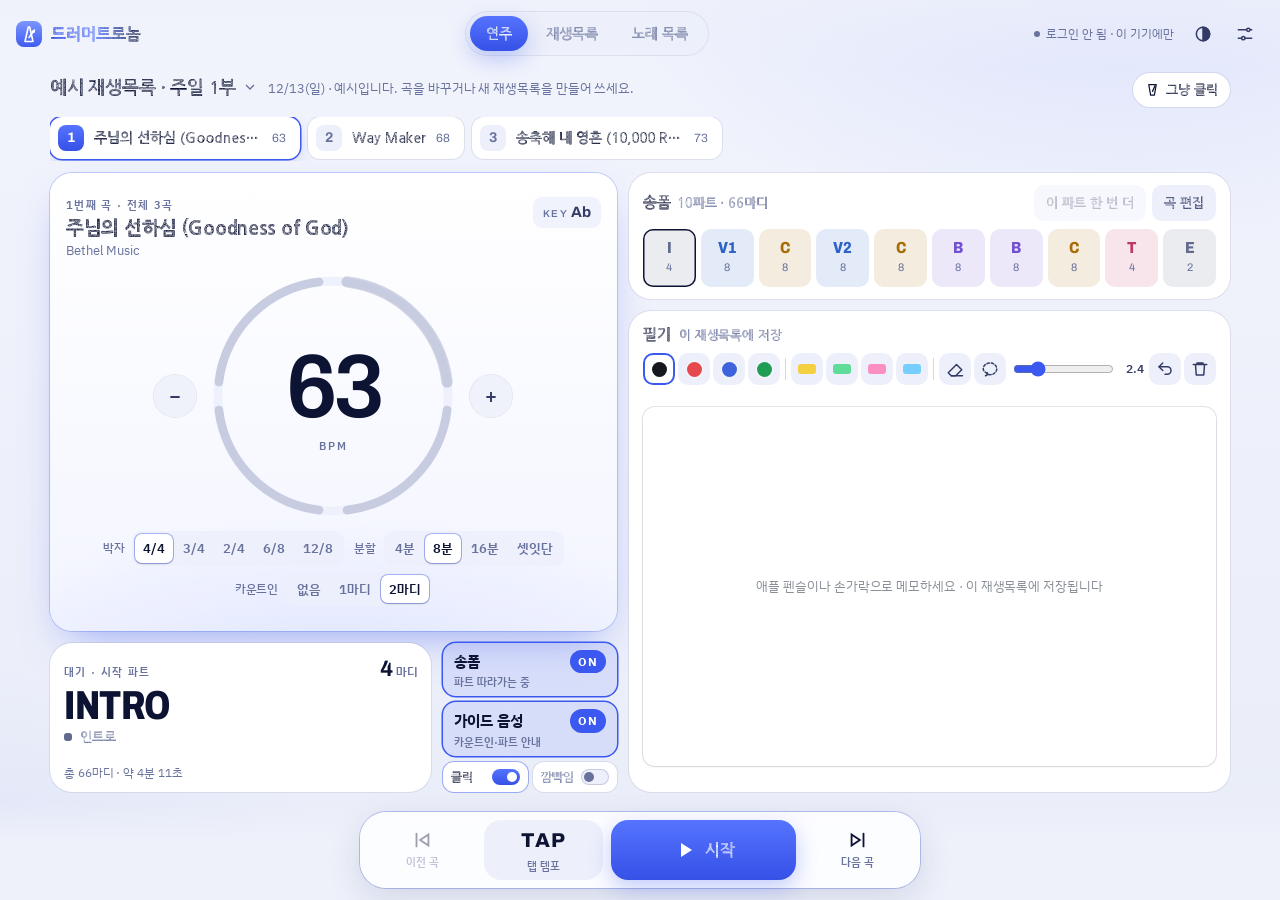
==== commit 18d34501: "드러머트로놈: 네이비 디자인·디지털 클릭·남성 음성 am_fenrir·6/8 카운트 수정 합침, 캐시 v20 - 네이비 디자인·나눔고딕 에코(제목·중요 글자만), 글꼴 조각은 me" ====
--- a/metronome/index.html
+++ b/metronome/index.html
@@ -8,57 +8,84 @@
 <meta name="mobile-web-app-capable" content="yes">
 <meta name="apple-mobile-web-app-title" content="드러머트로놈">
 <meta name="apple-mobile-web-app-status-bar-style" content="black-translucent">
-<meta name="theme-color" content="#0A0C12" media="(prefers-color-scheme: dark)">
-<meta name="theme-color" content="#F3F4F7" media="(prefers-color-scheme: light)">
+<meta name="theme-color" content="#080C1E" media="(prefers-color-scheme: dark)">
+<meta name="theme-color" content="#EEF1FA" media="(prefers-color-scheme: light)">
 <link rel="manifest" href="manifest.webmanifest">
 <link rel="apple-touch-icon" href="icon-180.png">
 <link rel="icon" type="image/png" href="icon-192.png">
 <link rel="preconnect" href="https://fonts.googleapis.com">
 <link rel="preconnect" href="https://fonts.gstatic.com" crossorigin>
+<link rel="stylesheet" href="fonts/nanum-eco.css">
 <link rel="stylesheet" href="https://fonts.googleapis.com/css2?family=Archivo:wdth,wght@62..125,400..800&family=IBM+Plex+Sans+KR:wght@400;500;600;700&display=swap">
 <style>:root{box-sizing:border-box;padding-top:env(safe-area-inset-top,0px)}body{margin:0;padding:0}img{max-width:100%}[hidden]:not([hidden=until-found i]){display:none!important}.sync{cursor:pointer}</style>
 <style>
-/* Layout: a single stage for the drum riser — a tempo dial that lights beat by beat, the current part in big type, and a floating transport in the thumb zone. Brass = cymbal, graphite = dim stage. */
+/* Layout: a single stage for the drum riser — a tempo dial that lights beat by beat, the current part in big type, and a floating transport in the thumb zone.
+   색: 진한 남색 무대 + 로열 블루 강조(2026-11-25). 제목·중요 글씨는 나눔고딕 에코(--title), 본문은 IBM Plex Sans KR(--ui), 숫자·영문 파트 이름은 Archivo(--display). */
 :root{
   color-scheme: dark;
-  --bg:#0A0C12; --bg-2:#0F121A; --surface:#141821; --surface-2:#1B2029; --raise:#212734;
-  --line:rgba(255,255,255,.07); --line-2:rgba(255,255,255,.14);
-  --fg:#F3F1EC; --fg-2:#C7C9D1; --muted:#80879A;
-  --accent:#F0B24A; --accent-ink:#1E1505; --accent-soft:rgba(240,178,74,.14);
-  --steel:#8DB4F0; --danger:#F07862; --ok:#5FCB8A;
-  --flash:#F6E7C4; --scrim:rgba(3,5,10,.62); --shadow:0 12px 34px rgba(0,0,0,.42); --glass:rgba(16,19,27,.78);
-  --c-edge:#9AA2B8; --c-verse:#82A9F5; --c-pre:#5CC9BE; --c-chorus:#F0B24A; --c-bridge:#B79CF6; --c-inst:#8DC77B; --c-tag:#F28FA8; --c-cue:#FF8A5B;
+  --bg:#080C1E; --bg-2:#0C1129; --surface:#111836; --surface-2:#19214A; --raise:#222C5C;
+  --line:rgba(150,170,255,.10); --line-2:rgba(150,170,255,.20);
+  --fg:#EEF1FF; --fg-2:#C0C7E8; --muted:#7E88B5;
+  --accent:#5B7BFF; --accent-2:#8EA4FF; --accent-ink:#FFFFFF; --accent-soft:rgba(91,123,255,.17);
+  --steel:#5FD0F0; --danger:#FF7A85; --ok:#4FD39A;
+  --flash:#D9E1FF; --scrim:rgba(3,6,22,.66); --shadow:0 14px 40px rgba(1,3,16,.55); --glass:rgba(17,24,58,.74);
+  --glow:0 8px 26px rgba(80,110,255,.42);
+  --page-bg:radial-gradient(900px 520px at 88% -8%, rgba(76,102,255,.20), transparent 62%), radial-gradient(760px 520px at -6% 108%, rgba(64,86,230,.16), transparent 60%), linear-gradient(180deg,#0A0F26,#070A1A);
+  --card-bg:linear-gradient(180deg, rgba(255,255,255,.035), rgba(255,255,255,0) 55%), var(--surface);
+  --hero-bg:radial-gradient(120% 70% at 50% 118%, rgba(91,123,255,.42), transparent 62%), linear-gradient(180deg,#17205A,#10173F);
+  --title-grad:linear-gradient(92deg,#9DB0FF 0%,#C9D3FF 45%,#FFFFFF 100%);
+  --btn-grad:linear-gradient(180deg,#6C88FF,#4A67F2);
+  --c-edge:#9AA5CC; --c-verse:#7FA8FF; --c-pre:#4FD1C5; --c-chorus:#F3B54E; --c-bridge:#B79CF6; --c-inst:#8DD07B; --c-tag:#F592B0; --c-cue:#FF8A5B;
   --display:"Archivo", "Helvetica Neue", Arial, sans-serif;
   --ui:"IBM Plex Sans KR", "Apple SD Gothic Neo", "Malgun Gothic", system-ui, sans-serif;
+  --title:"NanumGothicEco", "IBM Plex Sans KR", "Apple SD Gothic Neo", "Malgun Gothic", system-ui, sans-serif;
   --r:14px;
 }
 @media (prefers-color-scheme: light){ :root:not([data-theme="dark"]):not([data-app-theme]){
   color-scheme: light;
-  --bg:#F3F4F7; --bg-2:#EBEDF2; --surface:#FFFFFF; --surface-2:#F0F1F5; --raise:#FFFFFF;
-  --line:rgba(16,22,40,.08); --line-2:rgba(16,22,40,.16);
-  --fg:#10121A; --fg-2:#3A3E4C; --muted:#687084;
-  --accent:#A86C06; --accent-ink:#FFFFFF; --accent-soft:rgba(168,108,6,.11);
-  --steel:#2C5FB5; --danger:#C8432E; --ok:#23854F;
-  --flash:#241904; --scrim:rgba(20,24,40,.32); --shadow:0 12px 34px rgba(20,25,45,.10); --glass:rgba(255,255,255,.82);
-  --c-edge:#646C86; --c-verse:#2D62C6; --c-pre:#11857C; --c-chorus:#A86C06; --c-bridge:#7350D2; --c-inst:#3B832C; --c-tag:#BE3A62; --c-cue:#C2410C } }
+  --bg:#EEF1FA; --bg-2:#E7EBF7; --surface:#FFFFFF; --surface-2:#EDF0FB; --raise:#FFFFFF;
+  --line:rgba(22,34,100,.09); --line-2:rgba(22,34,100,.18);
+  --fg:#0D1333; --fg-2:#343C66; --muted:#68729C;
+  --accent:#3B58F0; --accent-2:#6C86FF; --accent-ink:#FFFFFF; --accent-soft:rgba(59,88,240,.11);
+  --steel:#0B87B8; --danger:#D23B4A; --ok:#1F8A57;
+  --flash:#0D1333; --scrim:rgba(14,20,56,.34); --shadow:0 12px 34px rgba(20,32,96,.12); --glass:rgba(255,255,255,.82);
+  --glow:0 8px 22px rgba(59,88,240,.30);
+  --page-bg:radial-gradient(900px 520px at 88% -8%, rgba(91,123,255,.16), transparent 62%), radial-gradient(760px 520px at -6% 108%, rgba(91,123,255,.10), transparent 60%), linear-gradient(180deg,#F2F4FC,#E9EDF8);
+  --card-bg:var(--surface);
+  --hero-bg:radial-gradient(120% 70% at 50% 118%, rgba(91,123,255,.16), transparent 62%), linear-gradient(180deg,#FFFFFF,#F3F5FF);
+  --title-grad:linear-gradient(92deg,#2C47DD 0%,#5B7BFF 50%,#0D1333 100%);
+  --btn-grad:linear-gradient(180deg,#5573FF,#3651E6);
+  --c-edge:#626B8F; --c-verse:#2D62C6; --c-pre:#11857C; --c-chorus:#A86C06; --c-bridge:#7350D2; --c-inst:#3B832C; --c-tag:#BE3A62; --c-cue:#C2410C } }
 :root[data-theme="light"]:not([data-app-theme]), :root[data-app-theme="light"]{
   color-scheme: light;
-  --bg:#F3F4F7; --bg-2:#EBEDF2; --surface:#FFFFFF; --surface-2:#F0F1F5; --raise:#FFFFFF;
-  --line:rgba(16,22,40,.08); --line-2:rgba(16,22,40,.16);
-  --fg:#10121A; --fg-2:#3A3E4C; --muted:#687084;
-  --accent:#A86C06; --accent-ink:#FFFFFF; --accent-soft:rgba(168,108,6,.11);
-  --steel:#2C5FB5; --danger:#C8432E; --ok:#23854F;
-  --flash:#241904; --scrim:rgba(20,24,40,.32); --shadow:0 12px 34px rgba(20,25,45,.10); --glass:rgba(255,255,255,.82);
-  --c-edge:#646C86; --c-verse:#2D62C6; --c-pre:#11857C; --c-chorus:#A86C06; --c-bridge:#7350D2; --c-inst:#3B832C; --c-tag:#BE3A62; --c-cue:#C2410C }
+  --bg:#EEF1FA; --bg-2:#E7EBF7; --surface:#FFFFFF; --surface-2:#EDF0FB; --raise:#FFFFFF;
+  --line:rgba(22,34,100,.09); --line-2:rgba(22,34,100,.18);
+  --fg:#0D1333; --fg-2:#343C66; --muted:#68729C;
+  --accent:#3B58F0; --accent-2:#6C86FF; --accent-ink:#FFFFFF; --accent-soft:rgba(59,88,240,.11);
+  --steel:#0B87B8; --danger:#D23B4A; --ok:#1F8A57;
+  --flash:#0D1333; --scrim:rgba(14,20,56,.34); --shadow:0 12px 34px rgba(20,32,96,.12); --glass:rgba(255,255,255,.82);
+  --glow:0 8px 22px rgba(59,88,240,.30);
+  --page-bg:radial-gradient(900px 520px at 88% -8%, rgba(91,123,255,.16), transparent 62%), radial-gradient(760px 520px at -6% 108%, rgba(91,123,255,.10), transparent 60%), linear-gradient(180deg,#F2F4FC,#E9EDF8);
+  --card-bg:var(--surface);
+  --hero-bg:radial-gradient(120% 70% at 50% 118%, rgba(91,123,255,.16), transparent 62%), linear-gradient(180deg,#FFFFFF,#F3F5FF);
+  --title-grad:linear-gradient(92deg,#2C47DD 0%,#5B7BFF 50%,#0D1333 100%);
+  --btn-grad:linear-gradient(180deg,#5573FF,#3651E6);
+  --c-edge:#626B8F; --c-verse:#2D62C6; --c-pre:#11857C; --c-chorus:#A86C06; --c-bridge:#7350D2; --c-inst:#3B832C; --c-tag:#BE3A62; --c-cue:#C2410C }
 :root[data-app-theme="dark"]{
   color-scheme: dark;
-  --bg:#0A0C12; --bg-2:#0F121A; --surface:#141821; --surface-2:#1B2029; --raise:#212734;
-  --line:rgba(255,255,255,.07); --line-2:rgba(255,255,255,.14);
-  --fg:#F3F1EC; --fg-2:#C7C9D1; --muted:#80879A;
-  --accent:#F0B24A; --accent-ink:#1E1505; --accent-soft:rgba(240,178,74,.14);
-  --steel:#8DB4F0; --danger:#F07862; --ok:#5FCB8A;
-  --flash:#F6E7C4; --scrim:rgba(3,5,10,.62); --shadow:0 12px 34px rgba(0,0,0,.42); --glass:rgba(16,19,27,.78);
-  --c-edge:#9AA2B8; --c-verse:#82A9F5; --c-pre:#5CC9BE; --c-chorus:#F0B24A; --c-bridge:#B79CF6; --c-inst:#8DC77B; --c-tag:#F28FA8; --c-cue:#FF8A5B }
+  --bg:#080C1E; --bg-2:#0C1129; --surface:#111836; --surface-2:#19214A; --raise:#222C5C;
+  --line:rgba(150,170,255,.10); --line-2:rgba(150,170,255,.20);
+  --fg:#EEF1FF; --fg-2:#C0C7E8; --muted:#7E88B5;
+  --accent:#5B7BFF; --accent-2:#8EA4FF; --accent-ink:#FFFFFF; --accent-soft:rgba(91,123,255,.17);
+  --steel:#5FD0F0; --danger:#FF7A85; --ok:#4FD39A;
+  --flash:#D9E1FF; --scrim:rgba(3,6,22,.66); --shadow:0 14px 40px rgba(1,3,16,.55); --glass:rgba(17,24,58,.74);
+  --glow:0 8px 26px rgba(80,110,255,.42);
+  --page-bg:radial-gradient(900px 520px at 88% -8%, rgba(76,102,255,.20), transparent 62%), radial-gradient(760px 520px at -6% 108%, rgba(64,86,230,.16), transparent 60%), linear-gradient(180deg,#0A0F26,#070A1A);
+  --card-bg:linear-gradient(180deg, rgba(255,255,255,.035), rgba(255,255,255,0) 55%), var(--surface);
+  --hero-bg:radial-gradient(120% 70% at 50% 118%, rgba(91,123,255,.42), transparent 62%), linear-gradient(180deg,#17205A,#10173F);
+  --title-grad:linear-gradient(92deg,#9DB0FF 0%,#C9D3FF 45%,#FFFFFF 100%);
+  --btn-grad:linear-gradient(180deg,#6C88FF,#4A67F2);
+  --c-edge:#9AA5CC; --c-verse:#7FA8FF; --c-pre:#4FD1C5; --c-chorus:#F3B54E; --c-bridge:#B79CF6; --c-inst:#8DD07B; --c-tag:#F592B0; --c-cue:#FF8A5B }
 
 *,*::before,*::after{box-sizing:border-box}
 html,body{height:100%}
@@ -207,7 +234,7 @@
 .ink-cursor{position:absolute;left:0;top:0;border-radius:50%;pointer-events:none;opacity:0;box-shadow:0 0 0 1px rgba(0,0,0,.55), 0 0 0 2px rgba(255,255,255,.8);transition:opacity .12s}
 .ink-empty{position:absolute;inset:0;display:grid;place-items:center;text-align:center;padding:24px;color:#8a8f98;font-size:13px;pointer-events:none}
 .ink-wrap.off .ink-live{cursor:default}
-.ink-selbar{position:absolute;left:0;top:0;display:flex;gap:2px;padding:3px;border-radius:11px;background:#1d2230;box-shadow:0 4px 14px rgba(0,0,0,.28);z-index:3;transform:translate(-50%,0);white-space:nowrap}
+.ink-selbar{position:absolute;left:0;top:0;display:flex;gap:2px;padding:3px;border-radius:11px;background:#141C44;box-shadow:0 4px 14px rgba(0,0,0,.28);z-index:3;transform:translate(-50%,0);white-space:nowrap}
 .ink-selbar[hidden]{display:none}
 .ink-selbar button{padding:6px 11px;border-radius:8px;font-size:13px;font-weight:600;color:#fff;min-height:32px;touch-action:manipulation}
 .ink-selbar button:active{background:rgba(255,255,255,.14)}
@@ -259,6 +286,7 @@
 
 .quick{display:flex;flex-direction:column;gap:8px}
 .quick-s{display:grid;grid-template-columns:1fr 1fr;gap:8px}
+.tog .ls{display:none}
 /* 송폼·가이드 음성: 연주 중에 자주 누르므로 큰 버튼 두 개를 나란히 둔다 */
 .bigtogs{display:grid;grid-template-columns:1fr 1fr;gap:8px}
 .bigtog{display:flex;flex-direction:column;align-items:stretch;justify-content:center;gap:3px;min-height:66px;padding:10px 14px;border-radius:16px;background:var(--surface);box-shadow:0 0 0 1.5px var(--line-2);text-align:left;color:var(--muted);transition:background .15s, box-shadow .15s}
@@ -478,6 +506,48 @@
 .kbd{font-family:var(--display);font-weight:700;font-size:11px;background:var(--surface-2);border-radius:5px;padding:1px 5px;color:var(--fg-2)}
 .toast{position:fixed;left:50%;bottom:calc(110px + env(safe-area-inset-bottom,0px));transform:translateX(-50%);background:var(--fg);color:var(--bg);padding:9px 16px;border-radius:12px;font-size:14px;z-index:60;font-weight:600;max-width:90%;box-shadow:var(--shadow)}
 
+/* ---------- 남색 테마 덧칠(2026-11-25) ----------
+   배경: 남색 위에 파란 빛이 번지는 무대. 카드: 살짝 위가 밝은 남색 판. BPM 칸: 아래에서 파란 빛이 올라오는 강조 카드.
+   제목·중요 글씨: 나눔고딕 에코(--title). */
+body{background:var(--page-bg);background-color:var(--bg)}
+.panel,.card,.tog,.row,.set-group,.notice,.chip-song,.fb-row{background:var(--card-bg)}
+.hud{background:var(--hero-bg);box-shadow:0 0 0 1px color-mix(in srgb, var(--accent) 26%, transparent), 0 18px 44px -18px color-mix(in srgb, var(--accent) 55%, transparent)}
+.hud .step{background:color-mix(in srgb, var(--surface-2) 82%, transparent);box-shadow:0 0 0 1px var(--line)}
+.hud .seg,.hud .keytag{background:color-mix(in srgb, var(--surface-2) 78%, transparent)}
+.dial .track{stroke:color-mix(in srgb, var(--surface-2) 85%, transparent)}
+.dial .arc.down.on{stroke:var(--accent-2);filter:drop-shadow(0 0 6px color-mix(in srgb, var(--accent) 70%, transparent))}
+.dial .halo{fill:var(--accent-2)}
+/* 강조 단추: 파란 그라데이션 + 빛 */
+.primary,.play{background:var(--btn-grad);box-shadow:var(--glow)}
+.primary:hover{filter:brightness(1.08)}
+.play[data-on="true"]{background:var(--fg);color:var(--bg);box-shadow:0 8px 24px -8px color-mix(in srgb, var(--fg) 45%, transparent)}
+.free-btn[aria-pressed="true"],#fBoth.arm,#inkToLib.arm{background:var(--btn-grad);box-shadow:var(--glow)}
+/* 위쪽 탭: 둥근 알약, 고른 탭은 파란 빛 */
+.top{background:linear-gradient(180deg, color-mix(in srgb, var(--bg) 70%, transparent), transparent)}
+.tabs{border-radius:999px;padding:4px;background:color-mix(in srgb, var(--surface-2) 80%, transparent);box-shadow:0 0 0 1px var(--line)}
+.tabs button{border-radius:999px}
+.tabs button[aria-selected="true"]{background:var(--btn-grad);color:#fff;box-shadow:var(--glow)}
+.brand svg rect{fill:url(#brandGrad)}
+.icon-btn{border-radius:999px}
+.icon-btn:hover{background:var(--surface-2);box-shadow:0 0 0 1px var(--line)}
+/* 고른 칸·켠 스위치 */
+.chip-song[aria-current="true"]{box-shadow:0 0 0 1.5px var(--accent), 0 6px 18px -8px color-mix(in srgb, var(--accent) 70%, transparent)}
+.chip-song[aria-current="true"] b{background:var(--btn-grad)}
+.tog[aria-pressed="true"]{box-shadow:0 0 0 1px color-mix(in srgb, var(--accent) 45%, transparent)}
+.tog[aria-pressed="true"] i, .row[aria-checked="true"] .sw, .row[aria-checked="true"] .check{background:var(--btn-grad)}
+.seg button[aria-pressed="true"]{background:var(--raise);box-shadow:0 1px 2px rgba(0,0,0,.2),0 0 0 1px color-mix(in srgb, var(--accent) 40%, transparent)}
+.gfilter button[aria-pressed="true"]{background:var(--btn-grad);color:#fff}
+.transport .in{border-radius:26px;box-shadow:var(--shadow), 0 0 0 1px color-mix(in srgb, var(--accent) 22%, var(--line))}
+.sheet{background:linear-gradient(180deg, color-mix(in srgb, var(--accent) 7%, var(--bg-2)), var(--bg-2) 140px)}
+.inp:focus{box-shadow:0 0 0 3px var(--accent-soft)}
+/* 제목·중요 글씨 */
+.brand,.tabs button,.setname,.song-head h1,.sec-title h2,.card h3,.sheet-h h2,.form-head .t,.ink-head .t,
+.primary,.play,.free-btn,.ghost,.tog,.chip-song span,.row .t b,.set-row > span,.set-row > label,.secko,.toast{font-family:var(--title)}
+.sec-title h2,.brand span{background:var(--title-grad);-webkit-background-clip:text;background-clip:text;color:transparent;-webkit-text-fill-color:transparent}
+.sec-title h2{font-weight:800;font-size:28px;letter-spacing:-.02em}
+.song-head h1,.card h3{font-weight:800;letter-spacing:-.015em}
+.brand{font-weight:800;font-size:16px}
+
 /* ---------- 연주 화면 배치 ----------
    휴대폰: 한 줄로 BPM·지금 칸·스위치 → 송폼 → 필기
    가로 화면(아이패드 가로·컴퓨터): 왼쪽 BPM·지금 칸·스위치 / 오른쪽 위 송폼, 아래 필기(남은 높이를 다 씀) — 스크롤 없이 한 화면
@@ -504,11 +574,13 @@
   .now.compact .secname{font-size:clamp(28px, calc(100dvh * .045), 44px)}
   .quick{gap:6px;justify-content:stretch}
   .quick .bigtogs{grid-template-columns:1fr;gap:6px}
-  .quick .bigtog{min-height:54px;padding:8px 11px;border-radius:13px;gap:2px}
+  .quick .bigtog{min-height:50px;padding:7px 11px;border-radius:13px;gap:2px}
   .quick .bigtog b{font-size:14.5px}
   .quick .bigtog small{font-size:11px}
-  .quick .quick-s{grid-template-columns:1fr;gap:5px}
-  .quick .tog{padding:6px 10px;font-size:12px;border-radius:11px;gap:6px}
+  /* 좁은 칸: 클릭·깜빡임 스위치는 짧은 이름으로 한 줄에 */
+  .quick .quick-s{grid-template-columns:1fr 1fr;gap:5px}
+  .quick .tog .lf{display:none} .quick .tog .ls{display:inline}
+  .quick .tog{padding:6px 8px;font-size:12px;border-radius:11px;gap:4px}
   .quick .tog i{width:28px;height:16px}
   .quick .tog i::after{width:10px;height:10px}
   .quick .tog[aria-pressed="true"] i::after{transform:translateX(12px)}
@@ -532,6 +604,8 @@
     grid-template-areas:"bar bar" "hud form" "hud now" "hud tog" "ink ink"}
   .hud{--dial:clamp(140px, 20vw, 200px);overflow:visible}
   .quick .bigtogs, .quick .quick-s{grid-template-columns:1fr 1fr}
+  .quick .tog .lf{display:inline} .quick .tog .ls{display:none}
+  .quick .tog{padding:6px 10px;gap:6px}
   #formPanel .formline{max-height:none}
 }
 @media (max-width:640px){ .brand span{display:none} .tabs{margin-inline:0} }
@@ -547,7 +621,7 @@
 <body>
 
 <header class="top">
-  <div class="brand"><svg viewBox="0 0 26 26" aria-hidden="true"><rect width="26" height="26" rx="8" fill="var(--accent)"/><path d="M9 20.5 12.3 6h1.4L17 20.5z" fill="none" stroke="var(--accent-ink)" stroke-width="1.6" stroke-linejoin="round"/><path d="M13 16.5 18.5 9" stroke="var(--accent-ink)" stroke-width="1.6" stroke-linecap="round"/><circle cx="17.4" cy="10.5" r="1.6" fill="var(--accent-ink)"/></svg><span title="Drummertronome · 드러머를 위한 메트로놈">드러머트로놈</span></div>
+  <div class="brand"><svg viewBox="0 0 26 26" aria-hidden="true"><defs><linearGradient id="brandGrad" x1="0" y1="0" x2="0" y2="1"><stop offset="0" stop-color="#7C95FF"/><stop offset="1" stop-color="#3F5CF0"/></linearGradient></defs><rect width="26" height="26" rx="8" fill="var(--accent)"/><path d="M9 20.5 12.3 6h1.4L17 20.5z" fill="none" stroke="#fff" stroke-width="1.6" stroke-linejoin="round"/><path d="M13 16.5 18.5 9" stroke="#fff" stroke-width="1.6" stroke-linecap="round"/><circle cx="17.4" cy="10.5" r="1.6" fill="#fff"/></svg><span title="Drummertronome · 드러머를 위한 메트로놈">드러머트로놈</span></div>
   <nav class="tabs" role="tablist" aria-label="화면">
     <button role="tab" id="tab-play" data-view="play" aria-selected="true">연주</button>
     <button role="tab" id="tab-lists" data-view="lists" aria-selected="false">재생목록</button>
@@ -1325,9 +1399,17 @@
   BUF.classic = {
     acc: synth(t=> tk(t) + .7*(Math.sin(2*Math.PI*2093*t)+.45*Math.sin(2*Math.PI*5230*t))*Math.exp(-t/0.22)*(t<0.002?t/0.002:1), .5),
     beat: synth(tk, .06), sub: synth(t=>tkSoft(t)*.8, .045) };
-  // digital: square-wave watch beep
-  const sq = (f,d) => synth(t=> (Math.sin(2*Math.PI*f*t)>=0?1:-1) * (t<d?1:Math.exp(-(t-d)/0.004)) * (t<0.001?t/0.001:1), d+.02);
-  BUF.digital = { acc: sq(2000,.045), beat: sq(1000,.035), sub: sq(1000,.018) };
+  // digital: Tempo 앱 계열의 깔끔한 전자 클릭.
+  //  - 예전 네모파는 고음 배음이 몰려 귀가 따갑고 다른 소리보다 10dB 가까이 컸다 → 사인파에 약한 배음만 더한다
+  //  - 시작 몇 ms 동안 음이 살짝 내려앉으며 '틱' 하는 윤곽을 만들고, 짧게 사라져 귀에 남지 않게 한다
+  //  - 첫 박은 다섯 도 위(A6), 나머지 박은 D6. 크기는 체감 크기(LUFS)로 맞췄다: 박 약 −17, 첫 박 +2dB, 분할 −3dB(기본 볼륨까지 합치면 약 +4dB / −5dB)
+  const DIG_LVL = {acc:.98, beat:1, sub:.93};
+  const dig = (f, hold, dec, dur, lvl) => { let ph = 0; const sr = ctx.sampleRate;
+    const b = synth(t=>{ ph += 2*Math.PI*f*(1 + 0.06*Math.exp(-t/0.0015))/sr;
+      const e = t<hold ? 1 : Math.exp(-(t-hold)/dec);
+      return (Math.sin(ph) + 0.12*Math.sin(2*ph) + 0.03*Math.sin(3*ph)) * e; }, dur);
+    const d = b.getChannelData(0); for(let i=0;i<d.length;i++) d[i] *= lvl; return b; };
+  BUF.digital = { acc: dig(1760, .008, .024, .1, DIG_LVL.acc), beat: dig(1175, .007, .02, .09, DIG_LVL.beat), sub: dig(1175, .004, .012, .05, DIG_LVL.sub) };
   BUF.chime = makeTone([[988,1],[1480,.6]],.12,.35,0);
 }
 // voice clips ship as raw 16-bit PCM: no codec padding, sample-exact on every device
@@ -1337,11 +1419,13 @@
   for(let i=0;i<n;i++){ let x = bin.charCodeAt(2*i) | (bin.charCodeAt(2*i+1)<<8); if(x>=32768) x-=65536; ch[i]=x/32768; }
   b.__pc = v.pc || 0; return b;
 }
-// 안내 음성: 남성 voices-m2.js(VOICE_M), 여성 voices-f2.js(VOICE_F). 고른 목소리만 내려받는다.
-// 단어마다 느리게·보통·빠르게 세 녹음이 있고(음 높이는 같음), 연주할 때 템포에 맞는 것을 고른다.
+// 안내 음성: 남성 voices-m5.js(VOICE_M), 여성 voices-f4.js(VOICE_F). 고른 목소리만 내려받는다.
+// 단어마다 느린 녹음부터 빠른 녹음까지 여러 개가 있고(모두 음 높이가 같음), 연주할 때 템포에 맞는 것을 고른다.
+//  - 앞 세 개: 느리게·보통·빠르게. 그 뒤: 빠르게 녹음을 음 높이 그대로 1.3배(파트·큐), 1.2~1.95배(카운트)로 줄인 것
+//  - pc: 박에 맞출 지점(첫 모음이 올라오는 곳, 초). 단어 앞에 붙은 숨소리·잡음은 잘라 냈다
 const VOICE_SRC = {
-  m: {file:'voices-m2.js', get:()=> typeof VOICE_M!=='undefined' ? VOICE_M : null},
-  f: {file:'voices-f2.js', get:()=> typeof VOICE_F!=='undefined' ? VOICE_F : null},
+  m: {file:'voices-m5.js', get:()=> typeof VOICE_M!=='undefined' ? VOICE_M : null},
+  f: {file:'voices-f4.js', get:()=> typeof VOICE_F!=='undefined' ? VOICE_F : null},
 };
 const voiceLoad = {}, VBUF = {};
 const voiceGender = () => settings().voiceGender==='f' ? 'f' : 'm';
@@ -1384,21 +1468,50 @@
   const gap = Math.round(a.sampleRate*0.04), out = ctx.createBuffer(1, a.length+gap+b.length, a.sampleRate), d = out.getChannelData(0);
   d.set(a.getChannelData(0), 0); d.set(b.getChannelData(0), a.length+gap); out.__pc = a.__pc; return out;
 }
-// 템포에 맞춰 말 빠르기를 고른다: 주어진 시간(avail)의 fill 비율 안에 들어가는 가장 느린 녹음.
-// 셋 다 길면 가장 빠른 녹음을 조금 빨리 튼다(최대 maxRate배, 예전과 같은 방식).
-function sayFit(vs, t, avail, fill, fit, maxRate){
+// 템포에 맞춰 말 빠르기를 고른다. 재생 속도는 늘 1배다.
+// (재생 속도를 올리면 음 높이도 같이 올라가서, 빠른 곡에서 목소리가 바뀌어 들렸다)
+// 주어진 시간(avail)의 fill 비율 안에 들어가는 가장 느린 녹음을 고른다. 다 길면 가장 빠른 녹음을 쓰고, avail이 끝날 때 살짝 줄여 끈다.
+const minTake = () => settings().voicePace==='fast' ? 2 : 0;   // 「늘 빠르게」: 빠르게 녹음부터
+function pickTake(vs, avail, fill){
+  let i = Math.min(minTake(), vs.length-1);
+  if(avail) while(i < vs.length-1 && vs[i].duration > avail*fill) i++;
+  return i;
+}
+function sayFit(vs, t, avail, fill){
   if(!vs || !vs.length) return false;
-  let b = vs[vs.length-1];
-  if(avail && settings().voicePace!=='fast') b = vs.find(x=>x.duration <= avail*fill) || b;
-  playVoice(b, t, avail ? clamp(b.duration/(avail*fit), 1, maxRate) : 1);
+  const b = vs[pickTake(vs, avail, fill)];
+  playVoice(b, t, avail && b.duration - b.__pc > avail ? t + avail*0.95 : 0);
   return true;
 }
-// start a voice clip so its perceived beat point (vowel onset) lands on t
-function playVoice(buf, t, rate){
-  if(!buf) return; rate = rate || 1;
+// 카운트(One~Four)는 한 곡 안에서 늘 같은 녹음으로 센다: 곡 기본 템포의 한 박에 One~Four가 모두 들어가는 가장 느린 녹음.
+// 단어마다 따로 고르면 짧은 One·Two와 긴 Three·Four가 서로 다른 녹음으로 나와 3·4에서 목소리가 바뀌어 들린다.
+function countTake(beat){
+  const sets = [1,2,3,4].map(n=>vbuf('c'+n)).filter(Boolean);
+  if(!sets.length) return 0;
+  const memo = sets[0].__ct || (sets[0].__ct = {}), key = Math.round(beat*1000)+'|'+minTake();
+  if(memo[key]!=null) return memo[key];
+  const len = Math.min(...sets.map(s=>s.length));
+  let i = Math.min(minTake(), len-1);
+  while(i < len-1 && sets.some(s=>s[i].duration > beat*0.9)) i++;
+  return memo[key] = i;
+}
+// n번째 박 카운트. 녹음은 곡 기본 템포로 고른다(리타르로 느려져도 같은 목소리)
+function sayCount(n, t, beatDur, song){
+  const vs = vbuf('c'+n); if(!vs || !vs.length) return;
+  const b = vs[Math.min(countTake(60/bpmOf(song)), vs.length-1)];
+  playVoice(b, t, b.duration - b.__pc > beatDur*0.95 ? t + beatDur*0.95 : 0);
+}
+// 녹음의 박 지점(pc, 첫 모음이 올라오는 곳)이 정확히 t에 오도록 그만큼 앞당겨 튼다. cutAt이 있으면 그때까지 줄여 끈다
+function playVoice(buf, t, cutAt){
+  if(!buf) return;
   const off = (settings().voiceOffset||0)/1000;
-  const src = playBuf(buf, t - (buf.__pc||0)/rate + off, 1, voiceBus, rate);
-  if(src) VLIVE.add(src);
+  const src = playBuf(buf, t - (buf.__pc||0) + off, 1, voiceBus);
+  if(!src) return;
+  VLIVE.add(src);
+  if(cutAt){
+    const e = Math.max(cutAt + off, ctx.currentTime + 0.05);
+    try{ src.__g.gain.setValueAtTime(1, e-0.03); src.__g.gain.linearRampToValueAtTime(0, e); src.stop(e+0.01); }catch(err){}
+  }
 }
 function b64ToBuf(b64){ const bin=atob(b64), u=new Uint8Array(bin.length); for(let i=0;i<bin.length;i++) u[i]=bin.charCodeAt(i); return u.buffer; }
 function decode(ab){ return new Promise((res)=>{ try{ const p = ctx.decodeAudioData(ab, res, ()=>res(null)); if(p && p.then) p.then(res,()=>res(null)); }catch(e){ res(null); } }); }
@@ -1425,7 +1538,7 @@
 function playBuf(buf, t, gain, bus, rate){
   if(!buf) return;
   const src = ctx.createBufferSource(); src.buffer = buf; if(rate && rate!==1) src.playbackRate.value = rate;
-  const g = ctx.createGain(); g.gain.value = gain; src.connect(g); g.connect(bus);
+  const g = ctx.createGain(); g.gain.value = gain; src.connect(g); g.connect(bus); src.__g = g;
   src.start(Math.max(t, ctx.currentTime)); live.add(src);
   src.onended = ()=>{ live.delete(src); VLIVE.delete(src); try{ src.disconnect(); g.disconnect(); }catch(e){} };
   return src;
@@ -1468,12 +1581,12 @@
   if(P.playing) return;
   ensureAudio();
   const song = curSong(), bpm = (song && song.bpm) || 90;   // 지금 곡 템포로 두 박 안에 읽어 본다
-  sayFit(vbuf('chorus'), ctx.currentTime+0.05, 2*60/bpm, 0.7, 0.95, 1.3);
+  sayFit(vbuf('chorus'), ctx.currentTime+0.05, 2*60/bpm, 0.7);
 }
 function cue(sec, t, avail){
   const st = settings(); if(st.guide==='off' || !sec) return;
   if(st.guide==='ko'){ if(!speak(sec.say, t, 'ko-KR')) playBuf(BUF.chime, t, .7, voiceBus); return; }
-  if(sayFit(sec.voice ? vbuf(sec.voice) : null, t, avail, 0.7, 0.95, 1.3)) return;
+  if(sayFit(sec.voice ? vbuf(sec.voice) : null, t, avail, 0.7)) return;
   if(!speak(sec.say, t, /[가-힣]/.test(sec.say)?'ko-KR':'en-US')) playBuf(BUF.chime, t, .7, voiceBus);
 }
 
@@ -1616,16 +1729,16 @@
     let n = null;
     if(P.countTotal===2 && P.countBar===0 && ts.beats===4){ n = P.b===0 ? 1 : P.b===2 ? 2 : null; }
     else n = P.b+1;
-    if(n) sayFit(vbuf('c'+n), t, beatDur, 0.8, 0.92, 1.35);
+    if(n) sayCount(n, t, beatDur, song);
   }
   if(rit && isBeat && st.guide!=='off'){
-    sayFit(vbuf('c'+(P.b+1)), t, beatDur, 0.8, 0.92, 1.35);
+    sayCount(P.b+1, t, beatDur, song);
   }
   // 송폼을 다시 켰는데 앞 파트가 없거나 짧을 때(두 마디 안내만 따로): 첫 마디 끝에 파트 이름, 둘째 마디는 1 2 3 4
   if(P.mode==='free' && P.resume && !inCount && isBeat && st.guide!=='off'){
     const nb = nameBeat(ts);
     if(P.resume.left===2 && P.b===nb && P.secs[P.resume.idx]) cue(P.secs[P.resume.idx], t, Math.max(1, ts.beats-nb)*beatDur);
-    if(P.resume.left===1 && st.guideCount) sayFit(vbuf('c'+(P.b+1)), t, beatDur, 0.8, 0.92, 1.35);
+    if(P.resume.left===1 && st.guideCount) sayCount(P.b+1, t, beatDur, song);
   }
   // part guide: name at the end of the bar two bars before the change, then "1 2 3 4" over the last bar
   if(!rit && !inCount && P.mode==='form' && isBeat && st.guide!=='off'){
@@ -1652,7 +1765,7 @@
       }
       if(left===1 && has && st.guideCount){
         if(P.b===0 && P.cuedNext===null){ P.cuedNext = nx; }
-        if(P.b >= cueSlot && !ritHere) sayFit(vbuf('c'+(P.b+1)), t, beatDur, 0.8, 0.92, 1.35);
+        if(P.b >= cueSlot && !ritHere) sayCount(P.b+1, t, beatDur, song);
       } else if(left===1 && has && !st.guideCount && P.b===0 && P.cuedNext===null){
         // one-bar part: no room two bars ahead, so say the name now
         P.cuedNext = nx; if(!hereCue) cue(nxt, t, ts.beats*beatDur);
@@ -1997,8 +2110,8 @@
 }
 function renderQuick(){
   const st = settings();
-  const items = [['click','클릭 소리'],['flash','화면 깜빡임']];
-  $('#quick').innerHTML = items.map(([k,l])=>`<button class="tog" data-tog="${k}" aria-pressed="${!!st[k]}">${l}<i></i></button>`).join('');
+  const items = [['click','클릭 소리','클릭'],['flash','화면 깜빡임','깜빡임']];
+  $('#quick').innerHTML = items.map(([k,l,sh])=>`<button class="tog" data-tog="${k}" aria-pressed="${!!st[k]}" title="${l}"><span class="lf">${l}</span><span class="ls">${sh}</span><i></i></button>`).join('');
   const von = voiceOn(st), vb = $('#voiceBtn');
   vb.setAttribute('aria-pressed', String(von));
   vb.innerHTML = `<span class="bt"><b>가이드 음성</b><em>${von?'ON':'OFF'}</em></span><small>${von ? '카운트인·파트 안내' : '음성 없이 클릭만'}</small>`;
--- a/metronome/fonts/nanum-eco.css
+++ b/metronome/fonts/nanum-eco.css
@@ -0,0 +1,21 @@
+/* 나눔고딕 에코(NanumGothic Eco, NHN·SIL OFL) — 제목·중요 글씨용. 쓰는 글자 범위만 나눠 받는다(ui: 앱 화면 글자, k0~k7: 나머지 상용 한글 2350자, x: 그 밖의 한글). */
+@font-face{font-family:"NanumGothicEco";font-weight:500 700;font-style:normal;font-display:swap;src:url(NGE-Bold-ui.woff2) format("woff2");unicode-range:U+20-7E,U+A0-FF,U+2000-206F,U+2190-21FF,U+2460-2473,U+25A0-25FF,U+3000-303F,U+3131-318E,U+AC00-AC01,U+AC04,U+AC08,U+AC10-AC12,U+AC15,U+AC19,U+AC1C-AC1D,U+AC31,U+AC70,U+AC80,U+AC83,U+AC8C,U+ACA8-ACA9,U+ACB0,U+ACB9,U+ACBD,U+ACC4,U+ACE0-ACE1,U+ACE8,U+ACF3,U+ACF5,U+ACFC,U+AD04,U+AD11,U+AD50,U+AD6C-AD6D,U+AD74-AD75,U+ADF8,U+ADFC,U+AE00,U+AE08,U+AE30,U+AE34,U+AE38,U+AE40-AE41,U+AE4C,U+AE50,U+AE5C,U+AE65,U+AE68,U+AEBC,U+AED0,U+AED8,U+AF2D,U+AFB8,U+AFBC,U+AFC0,U+AFC8-AFC9,U+AFD4,U+B00C,U+B010,U+B01D,U+B044,U+B048,U+B04A,U+B04C,U+B054,U+B05D,U+B07C,U+B098,U+B09C,U+B0A0,U+B0A8,U+B0AE,U+B0B4,U+B0B8,U+B0BC,U+B0C5,U+B0E5,U+B109,U+B110,U+B118,U+B123,U+B137,U+B178-B179,U+B188,U+B192-B193,U+B204,U+B20C,U+B274,U+B290,U+B294,U+B298,U+B2A5-B2A6,U+B2C8,U+B2D8,U+B2E4-B2E5,U+B2E8,U+B2EB-B2EC,U+B2F4,U+B2FF-B300,U+B354,U+B358,U+B35C,U+B367,U+B36E,U+B3C4,U+B3CB-B3CC,U+B3D9,U+B418,U+B41C,U+B428-B429,U+B450,U+B454,U+B458,U+B46C,U+B4A4,U+B4DC-B4DD,U+B4E0,U+B4E4,U+B4EC,U+B4F1,U+B514,U+B529,U+B530,U+B54C,U+B5BC,U+B610-B611,U+B744,U+B77C-B77D,U+B78C,U+B791,U+B798,U+B7C9,U+B7EC,U+B7FC-B7FD,U+B808-B809,U+B824-B825,U+B834,U+B838,U+B85C-B85D,U+B864,U+B86C,U+B8E8,U+B8EC,U+B968,U+B974,U+B978,U+B97C,U+B984-B985,U+B9AC-B9AD,U+B9B0,U+B9B4,U+B9BC-B9BD,U+B9BF,U+B9C8-B9C9,U+B9CC,U+B9CE,U+B9D0,U+B9DE,U+B9E4,U+B9E8,U+BA38,U+BA3C,U+BA48,U+BA54,U+BA70,U+BA74,U+BA87,U+BAA8-BAA9,U+BAB0,U+BABB,U+BB34,U+BB36,U+BB38,U+BBC0,U+BBF8,U+BC00,U+BC0D,U+BC14-BC16,U+BC18,U+BC1B,U+BC29,U+BC30-BC31,U+BC40,U+BC84,U+BC88,U+BC8C,U+BC94,U+BC97,U+BCA4,U+BCC0,U+BCC4,U+BCF4-BCF5,U+BCF8,U+BCFC,U+BD80,U+BD84,U+BD88,U+BD99,U+BE0C,U+BE14,U+BE44-BE45,U+BE48,U+BE4C,U+BE60-BE61,U+BE68,U+BE7C,U+BE8D,U+BE90,U+BFD0,U+C058,U+C060,U+C0AC-C0AD,U+C0C1,U+C0C8-C0C9,U+C0DD,U+C11C,U+C11E,U+C120,U+C124,U+C131,U+C138-C139,U+C13C,U+C149,U+C14B,U+C158,U+C18C-C18D,U+C190,U+C194,U+C1A1,U+C218,U+C21C,U+C228,U+C22B,U+C26C,U+C27C,U+C2A4,U+C2AC,U+C2B5,U+C2DC-C2DD,U+C2E0,U+C2E4,U+C2EC,U+C2F8,U+C313,U+C368,U+C4F0,U+C4F4,U+C4F8,U+C500-C501,U+C50C,U+C529,U+C544-C545,U+C548,U+C54A,U+C54C,U+C555,U+C558,U+C55E,U+C560,U+C571,U+C57C-C57D,U+C591,U+C5B4-C5B5,U+C5BC,U+C5C5-C5C6,U+C5C8,U+C5D0,U+C5D4,U+C5E3,U+C5EC,U+C5F0,U+C5F4,U+C600-C601,U+C608,U+C61B,U+C624,U+C62C,U+C62E,U+C634-C635,U+C640,U+C654,U+C678,U+C67C,U+C694,U+C6A9,U+C6B0,U+C6B4,U+C6B8,U+C6C0-C6C1,U+C6C3,U+C6CC,U+C6D0,U+C6D4,U+C6F0,U+C704,U+C708,U+C717,U+C720,U+C728,U+C73C,U+C740,U+C744,U+C74C,U+C758,U+C774,U+C778,U+C77C-C77D,U+C784-C785,U+C787-C788,U+C78A,U+C790-C791,U+C798,U+C7A0-C7A1,U+C7A5,U+C7AC,U+C800-C801,U+C804,U+C808,U+C810-C811,U+C815,U+C81C,U+C838,U+C84C,U+C870,U+C874,U+C881,U+C885,U+C88C,U+C8FC,U+C900,U+C904,U+C90C-C90D,U+C911,U+C989,U+C9C0-C9C1,U+C9C4,U+C9C8,U+C9D0-C9D1,U+C9DC,U+C9F8,U+CABD,U+CC28,U+CC2C,U+CC3C-CC3E,U+CC44,U+CC98,U+CCAB,U+CCAD,U+CCB4,U+CCE4,U+CD08,U+CD18,U+CD1D,U+CD5C,U+CD94-CD95,U+CD98,U+CD9C,U+CDA4,U+CDB0,U+CDC4,U+CDE8,U+CE58,U+CE5C,U+CE60,U+CE69,U+CE6B,U+CE74,U+CE78,U+CE94,U+CEE4,U+CEF4,U+CEF7,U+CF00,U+CF1C,U+CF20,U+CF30,U+CF54,U+CF58,U+D050,U+D06C,U+D074,U+D07C,U+D0A4,U+D0C0,U+D0C8,U+D0D1,U+D0D5,U+D0DC-D0DD,U+D0ED,U+D130,U+D134,U+D138,U+D15C,U+D1A0-D1A1,U+D1B1,U+D1B5,U+D22C,U+D2B8-D2B9,U+D2BC,U+D2F0,U+D300,U+D30C,U+D328,U+D37C,U+D398,U+D39C,U+D3A0,U+D3B8,U+D3EC-D3ED,U+D3F0,U+D3FC,U+D45C,U+D480,U+D4E8,U+D504,U+D50C,U+D53C,U+D540,U+D544,U+D558,U+D55C,U+D560,U+D568-D569,U+D56D,U+D574,U+D588-D589,U+D5A5,U+D615,U+D638,U+D63C,U+D640,U+D648,U+D64D,U+D654-D655,U+D658,U+D68C-D68D,U+D69F,U+D6C4,U+D734,U+D754,U+D758,U+D769,U+D770,U+D788,U+D798,U+D79B,U+D7A3,U+FF01-FF5E}
+@font-face{font-family:"NanumGothicEco";font-weight:500 700;font-style:normal;font-display:swap;src:url(NGE-Bold-k0.woff2) format("woff2");unicode-range:U+AC07,U+AC09-AC0A,U+AC13-AC14,U+AC16-AC17,U+AC1A-AC1B,U+AC20,U+AC24,U+AC2C-AC2D,U+AC2F-AC30,U+AC38-AC39,U+AC3C,U+AC40,U+AC4B,U+AC4D,U+AC54,U+AC58,U+AC5C,U+AC71,U+AC74,U+AC77-AC78,U+AC7A,U+AC81,U+AC84-AC86,U+AC89-AC8B,U+AC90,U+AC94,U+AC9C-AC9D,U+AC9F-ACA1,U+ACAA,U+ACAC,U+ACAF,U+ACB8,U+ACBB-ACBC,U+ACC1,U+ACC8,U+ACCC,U+ACD5,U+ACD7,U+ACE4,U+ACE7,U+ACEA,U+ACEC,U+ACEF-ACF1,U+ACF6,U+ACFD,U+AD00,U+AD06,U+AD0C-AD0D,U+AD0F,U+AD18,U+AD1C,U+AD20,U+AD29,U+AD2C-AD2D,U+AD34-AD35,U+AD38,U+AD3C,U+AD44-AD45,U+AD47,U+AD49,U+AD54,U+AD58,U+AD61,U+AD63,U+AD70,U+AD73,U+AD76,U+AD7B-AD7D,U+AD7F,U+AD81-AD82,U+AD88-AD89,U+AD8C,U+AD90,U+AD9C-AD9D,U+ADA4,U+ADB7,U+ADC0-ADC1,U+ADC4,U+ADC8,U+ADD0-ADD1,U+ADD3,U+ADDC,U+ADE0,U+ADE4,U+ADF9,U+ADFF,U+AE01,U+AE09,U+AE0B,U+AE0D,U+AE14,U+AE31,U+AE37,U+AE3A,U+AE43,U+AE45-AE46,U+AE4A,U+AE4D-AE4E,U+AE54,U+AE56,U+AE5D,U+AE5F-AE61,U+AE69,U+AE6C,U+AE70,U+AE78-AE79,U+AE7B-AE7D,U+AE84-AE85,U+AE8C,U+AEBD-AEBE,U+AEC0,U+AEC4,U+AECC-AECD,U+AECF,U+AED1,U+AED9,U+AEDC,U+AEE8,U+AEEB,U+AEED,U+AEF4,U+AEF8,U+AEFC,U+AF07-AF08,U+AF0D,U+AF10,U+AF2C,U+AF30,U+AF32,U+AF34,U+AF3C-AF3D,U+AF3F,U+AF41-AF43,U+AF48-AF49,U+AF50,U+AF5C-AF5D,U+AF64-AF65,U+AF79,U+AF80,U+AF84,U+AF88,U+AF90-AF91,U+AF95,U+AF9C,U+AFB9,U+AFC7,U+AFCB,U+AFCD-AFCE,U+AFDC,U+AFE8-AFE9,U+AFF0-AFF1,U+AFF4,U+AFF8,U+B000-B001,U+B004,U+B014,U+B01C,U+B028,U+B045,U+B04E,U+B053,U+B055,U+B057,U+B059,U+B07D,U+B080,U+B084,U+B08C-B08D,U+B08F,U+B091,U+B099-B09A,U+B09F,U+B0A1-B0A2,U+B0A9,U+B0AB-B0AD}
+@font-face{font-family:"NanumGothicEco";font-weight:500 700;font-style:normal;font-display:swap;src:url(NGE-Bold-k1.woff2) format("woff2");unicode-range:U+B0AF,U+B0B1,U+B0B3,U+B0B5,U+B0C4,U+B0C7-B0C9,U+B0D0-B0D1,U+B0D4,U+B0D8,U+B0E0,U+B108,U+B10B-B10C,U+B112-B113,U+B119,U+B11B-B11D,U+B124-B125,U+B128,U+B12C,U+B134-B135,U+B138-B139,U+B140-B141,U+B144,U+B148,U+B150-B151,U+B154-B155,U+B158,U+B15C,U+B160,U+B17C,U+B180,U+B182,U+B189,U+B18B,U+B18D,U+B194,U+B198,U+B19C,U+B1A8,U+B1CC,U+B1D0,U+B1D4,U+B1DC-B1DD,U+B1DF,U+B1E8-B1E9,U+B1EC,U+B1F0,U+B1F9,U+B1FB,U+B1FD,U+B205,U+B208,U+B20B,U+B214-B215,U+B217,U+B219,U+B220,U+B234,U+B23C,U+B258,U+B25C,U+B260,U+B268-B269,U+B275,U+B27C,U+B284-B285,U+B289,U+B291,U+B299-B29A,U+B2A0-B2A1,U+B2A3,U+B2AA,U+B2AC,U+B2B0,U+B2B4,U+B2C9,U+B2CC,U+B2D0,U+B2D2,U+B2D9,U+B2DB,U+B2DD,U+B2E2,U+B2E6,U+B2ED-B2EF,U+B2F3,U+B2F5,U+B2F7-B2FB,U+B301,U+B304,U+B308,U+B310-B311,U+B313-B315,U+B31C,U+B355-B356,U+B35B,U+B35E-B35F,U+B364-B365,U+B369,U+B36B,U+B370-B371,U+B374,U+B378,U+B380-B381,U+B383-B385,U+B38C,U+B390,U+B394,U+B3A0-B3A1,U+B3A8,U+B3AC,U+B3C5,U+B3C8,U+B3CE,U+B3D0,U+B3D4-B3D5,U+B3D7,U+B3DB,U+B3DD,U+B3E0,U+B3E4,U+B3E8,U+B3FC,U+B410,U+B420,U+B42B,U+B434,U+B451,U+B460-B461,U+B463,U+B465,U+B480,U+B488,U+B49D,U+B4A8,U+B4AC,U+B4B5,U+B4B7,U+B4B9,U+B4C0,U+B4C4,U+B4C8,U+B4D0,U+B4D5,U+B4E3,U+B4E6,U+B4ED,U+B4EF,U+B4F8,U+B515,U+B518,U+B51B-B51C,U+B524-B525,U+B527-B528,U+B52A,U+B531,U+B534,U+B538,U+B540-B541,U+B543-B545,U+B54B,U+B54D,U+B550,U+B554,U+B55C-B55D,U+B55F-B561,U+B5A0-B5A1,U+B5A4,U+B5A8,U+B5AA-B5AB,U+B5B0-B5B1,U+B5B3-B5B5,U+B5BB,U+B5BD,U+B5C0,U+B5C4,U+B5CC-B5CD,U+B5CF}
+@font-face{font-family:"NanumGothicEco";font-weight:500 700;font-style:normal;font-display:swap;src:url(NGE-Bold-k2.woff2) format("woff2");unicode-range:U+B5D0-B5D1,U+B5D8,U+B5EC,U+B614,U+B618,U+B625,U+B62C,U+B634,U+B648,U+B664,U+B668,U+B69C-B69D,U+B6A0,U+B6A4,U+B6AB-B6AC,U+B6B1,U+B6D4,U+B6F0,U+B6F4,U+B6F8,U+B700-B701,U+B705,U+B728-B729,U+B72C,U+B72F-B730,U+B738-B739,U+B73B,U+B748,U+B74C,U+B754-B755,U+B760,U+B764,U+B768,U+B770-B771,U+B773,U+B775,U+B780,U+B784,U+B78D,U+B78F-B790,U+B792,U+B796-B797,U+B799,U+B79C,U+B7A0,U+B7A8-B7A9,U+B7AB-B7AD,U+B7B4-B7B5,U+B7B8,U+B7C7,U+B7ED,U+B7F0,U+B7F4,U+B7FF-B801,U+B807,U+B80C,U+B810,U+B818-B819,U+B81B,U+B81D,U+B828,U+B82C,U+B835,U+B837,U+B839,U+B840,U+B844,U+B851,U+B853,U+B860,U+B86D,U+B86F,U+B871,U+B878,U+B87C,U+B88D,U+B8A8,U+B8B0,U+B8B4,U+B8B8,U+B8C0-B8C1,U+B8C3,U+B8C5,U+B8CC,U+B8D0,U+B8D4,U+B8DD,U+B8DF,U+B8E1,U+B8E9,U+B8F0,U+B8F8-B8F9,U+B8FB,U+B8FD,U+B904,U+B918,U+B920,U+B93C-B93D,U+B940,U+B944,U+B94C,U+B94F,U+B951,U+B958-B959,U+B95C,U+B960,U+B969,U+B96B,U+B96D,U+B975,U+B987,U+B989-B98A,U+B98D-B98E,U+B9C1,U+B9CF,U+B9D1-B9D2,U+B9D8-B9D9,U+B9DB,U+B9DD,U+B9E1,U+B9E3,U+B9E5,U+B9EC,U+B9F4-B9F5,U+B9F7-B9FA,U+BA00-BA01,U+BA08,U+BA15,U+BA39,U+BA40,U+BA42,U+BA49,U+BA4B,U+BA4D-BA4E,U+BA53,U+BA55,U+BA58,U+BA5C,U+BA64-BA65,U+BA67-BA69,U+BA71,U+BA78,U+BA83-BA85,U+BA8C,U+BAAB-BAAC,U+BAB2,U+BAB8-BAB9,U+BABD,U+BAC4,U+BAC8,U+BAD8-BAD9,U+BAFC,U+BB00,U+BB04,U+BB0D,U+BB0F,U+BB11,U+BB18,U+BB1C,U+BB20,U+BB29,U+BB2B,U+BB35,U+BB3B-BB3E,U+BB44-BB45,U+BB47,U+BB49,U+BB4D,U+BB4F-BB50,U+BB54,U+BB58,U+BB61,U+BB63,U+BB6C,U+BB88,U+BB8C,U+BB90,U+BBA4,U+BBA8,U+BBAC,U+BBB4,U+BBB7,U+BBC4,U+BBC8,U+BBD0,U+BBD3}
+@font-face{font-family:"NanumGothicEco";font-weight:500 700;font-style:normal;font-display:swap;src:url(NGE-Bold-k3.woff2) format("woff2");unicode-range:U+BBF9,U+BBFC,U+BBFF,U+BC02,U+BC08-BC09,U+BC0B-BC0C,U+BC0F,U+BC11,U+BC17,U+BC1C-BC1F,U+BC24-BC25,U+BC27,U+BC2D,U+BC34,U+BC38,U+BC41,U+BC43-BC45,U+BC49,U+BC4C-BC4D,U+BC50,U+BC5D,U+BC85,U+BC8B,U+BC8E,U+BC95,U+BC99-BC9A,U+BCA0-BCA1,U+BCA7-BCA8,U+BCB0-BCB1,U+BCB3-BCB5,U+BCBC-BCBD,U+BCCD,U+BCCF-BCD1,U+BCD5,U+BCD8,U+BCDC,U+BCF6,U+BD04-BD05,U+BD07,U+BD09,U+BD10,U+BD14,U+BD24,U+BD2C,U+BD40,U+BD48-BD49,U+BD4C,U+BD50,U+BD58-BD59,U+BD64,U+BD68,U+BD81,U+BD87,U+BD89-BD8A,U+BD90-BD91,U+BD93,U+BD95,U+BD9A,U+BD9C,U+BDA4,U+BDB0,U+BDB8,U+BDD4-BDD5,U+BDD8,U+BDDC,U+BDE9,U+BDF0,U+BDF4,U+BDF8,U+BE00,U+BE03,U+BE05,U+BE0D,U+BE10,U+BE1C-BE1D,U+BE1F,U+BE4E,U+BE54-BE55,U+BE57,U+BE59-BE5B,U+BE64,U+BE6A,U+BE70-BE71,U+BE73-BE75,U+BE7B,U+BE7D,U+BE80,U+BE84,U+BE8C,U+BE8F,U+BE91,U+BE98-BE99,U+BEA8,U+BED0-BED1,U+BED4,U+BED7-BED8,U+BEE0,U+BEE3-BEE5,U+BEEC,U+BF01,U+BF08-BF09,U+BF18-BF19,U+BF1B-BF1D,U+BF40-BF41,U+BF44,U+BF48,U+BF50-BF51,U+BF55,U+BF94,U+BFB0,U+BFC5,U+BFCC-BFCD,U+BFD4,U+BFDC,U+BFDF,U+BFE1,U+C03C,U+C051,U+C05C,U+C068-C069,U+C090-C091,U+C094,U+C098,U+C0A0-C0A1,U+C0A3,U+C0A5,U+C0AF-C0B0,U+C0B3-C0B6,U+C0BC-C0BD,U+C0BF-C0C0,U+C0C5,U+C0CC,U+C0D0,U+C0D8-C0D9,U+C0DB-C0DC,U+C0E4-C0E5,U+C0E8,U+C0EC,U+C0F4-C0F5,U+C0F7,U+C0F9,U+C100,U+C104,U+C108,U+C110,U+C115,U+C11D,U+C11F,U+C123,U+C126-C127,U+C12C-C12D,U+C12F-C130,U+C136,U+C140,U+C148,U+C14C-C14D,U+C154-C155,U+C15C,U+C164-C165,U+C167-C169,U+C170,U+C174,U+C178,U+C185,U+C18E,U+C196,U+C19C}
+@font-face{font-family:"NanumGothicEco";font-weight:500 700;font-style:normal;font-display:swap;src:url(NGE-Bold-k4.woff2) format("woff2");unicode-range:U+C19D,U+C19F,U+C1A5,U+C1A8-C1A9,U+C1AC,U+C1B0,U+C1BD,U+C1C4,U+C1C8,U+C1CC,U+C1D4,U+C1D7-C1D8,U+C1E0,U+C1E4,U+C1E8,U+C1F0-C1F1,U+C1F3,U+C1FC-C1FD,U+C200,U+C204,U+C20C-C20D,U+C20F,U+C211,U+C219,U+C21F-C220,U+C229,U+C22D,U+C22F,U+C231-C232,U+C234,U+C248,U+C250-C251,U+C254,U+C258,U+C260,U+C265,U+C26D,U+C270,U+C274,U+C27D,U+C27F,U+C281,U+C288-C289,U+C290,U+C298,U+C29B,U+C29D,U+C2A5,U+C2A8,U+C2AD,U+C2B4,U+C2B7,U+C2B9,U+C2E3,U+C2EB,U+C2ED,U+C2EF,U+C2F1,U+C2F6,U+C2F9,U+C2FB-C2FC,U+C300,U+C308-C309,U+C30C-C30D,U+C314-C315,U+C318,U+C31C,U+C324-C325,U+C328-C329,U+C345,U+C369,U+C36C,U+C370,U+C372,U+C378-C379,U+C37C-C37D,U+C384,U+C388,U+C38C,U+C3C0,U+C3D8-C3D9,U+C3DC,U+C3DF-C3E0,U+C3E2,U+C3E8-C3E9,U+C3ED,U+C3F4-C3F5,U+C3F8,U+C408,U+C410,U+C424,U+C42C,U+C430,U+C434,U+C43C-C43D,U+C448,U+C464-C465,U+C468,U+C46C,U+C474-C475,U+C479,U+C480,U+C494,U+C49C,U+C4B8,U+C4BC,U+C4E9,U+C4F1,U+C4FA,U+C4FF,U+C510,U+C514,U+C51C,U+C528,U+C52C,U+C530,U+C538-C539,U+C53B,U+C53D,U+C549,U+C54D-C54E,U+C553-C554,U+C557,U+C559,U+C55D,U+C561,U+C564,U+C568,U+C570,U+C573-C575,U+C580,U+C584,U+C587,U+C58C-C58D,U+C58F,U+C595,U+C597-C598,U+C59C,U+C5A0,U+C5A9,U+C5B8-C5B9,U+C5BB,U+C5BD-C5BE,U+C5C4,U+C5C7,U+C5C9-C5CA,U+C5CC,U+C5CE,U+C5D1,U+C5D8,U+C5E0-C5E1,U+C5E5,U+C5ED-C5EE,U+C5F6-C5F7,U+C5FC-C5FF,U+C605-C607,U+C60C,U+C610,U+C618-C619,U+C61C,U+C625,U+C628,U+C62D,U+C630,U+C633,U+C637,U+C639,U+C63B,U+C641,U+C644,U+C648,U+C650-C651,U+C653,U+C655,U+C65C-C65D,U+C660,U+C66C,U+C66F,U+C671,U+C679,U+C680,U+C688-C689,U+C68B,U+C68D,U+C695}
+@font-face{font-family:"NanumGothicEco";font-weight:500 700;font-style:normal;font-display:swap;src:url(NGE-Bold-k5.woff2) format("woff2");unicode-range:U+C698,U+C69C,U+C6A4-C6A5,U+C6A7,U+C6B1,U+C6B9-C6BA,U+C6C5,U+C6CD,U+C6DC-C6DD,U+C6E0-C6E1,U+C6E8-C6E9,U+C6EC,U+C6F8-C6F9,U+C6FD,U+C705,U+C70C,U+C714-C715,U+C719,U+C721,U+C724,U+C730-C731,U+C733,U+C735,U+C737,U+C73D,U+C74A,U+C74D,U+C74F,U+C751-C757,U+C75C,U+C760,U+C768,U+C76B,U+C775,U+C77E,U+C783,U+C789,U+C78E,U+C794,U+C796-C797,U+C79A,U+C7A3-C7A4,U+C7A6,U+C7AD,U+C7B0,U+C7B4,U+C7BC-C7BD,U+C7BF-C7C1,U+C7C8-C7C9,U+C7CC,U+C7CE,U+C7D0,U+C7D8,U+C7DD,U+C7E4,U+C7E8,U+C7EC,U+C80A,U+C813,U+C816,U+C81D,U+C820,U+C824,U+C82C-C82D,U+C82F,U+C831,U+C83C,U+C840,U+C848-C849,U+C84D,U+C854,U+C871,U+C878,U+C87A,U+C880,U+C883,U+C886-C887,U+C88B,U+C88D,U+C894,U+C89D,U+C89F,U+C8A1,U+C8A8,U+C8BC-C8BD,U+C8C4,U+C8C8,U+C8CC,U+C8D4-C8D5,U+C8D7,U+C8D9,U+C8E0-C8E1,U+C8E4,U+C8F5,U+C8FD,U+C905-C906,U+C90F,U+C918,U+C92C,U+C934,U+C950-C951,U+C954,U+C958,U+C960-C961,U+C963,U+C96C,U+C970,U+C974,U+C97C,U+C988,U+C98C,U+C990,U+C998-C999,U+C99B,U+C99D,U+C9C7,U+C9CA,U+C9D3,U+C9D5-C9D6,U+C9D9-C9DA,U+C9DD,U+C9E0,U+C9E2,U+C9E4,U+C9E7,U+C9EC-C9ED,U+C9EF-C9F1,U+C9F9,U+C9FC,U+CA00,U+CA08-CA09,U+CA0B-CA0D,U+CA14,U+CA18,U+CA29,U+CA4C-CA4D,U+CA50,U+CA54,U+CA5C-CA5D,U+CA5F-CA61,U+CA68,U+CA7D,U+CA84,U+CA98,U+CABC,U+CAC0,U+CAC4,U+CACC-CACD,U+CACF,U+CAD1,U+CAD3,U+CAD8-CAD9,U+CAE0,U+CAEC,U+CAF4,U+CB08,U+CB10,U+CB14,U+CB18,U+CB20-CB21,U+CB41,U+CB48-CB49,U+CB4C,U+CB50,U+CB58-CB59,U+CB5D,U+CB64,U+CB78-CB79,U+CB9C,U+CBB8,U+CBD4,U+CBE4,U+CBE7,U+CBE9,U+CC0C-CC0D,U+CC10,U+CC14,U+CC1C-CC1D,U+CC21-CC22,U+CC27}
+@font-face{font-family:"NanumGothicEco";font-weight:500 700;font-style:normal;font-display:swap;src:url(NGE-Bold-k6.woff2) format("woff2");unicode-range:U+CC29,U+CC2E,U+CC30,U+CC38-CC39,U+CC3B,U+CC45,U+CC48,U+CC4C,U+CC54-CC55,U+CC57-CC59,U+CC60,U+CC64,U+CC66,U+CC68,U+CC70,U+CC75,U+CC99,U+CC9C,U+CCA0,U+CCA8-CCA9,U+CCAC,U+CCB5,U+CCB8,U+CCBC,U+CCC4-CCC5,U+CCC7,U+CCC9,U+CCD0,U+CCD4,U+CCEC,U+CCF0,U+CD01,U+CD09,U+CD0C,U+CD10,U+CD19,U+CD1B,U+CD24,U+CD28,U+CD2C,U+CD39,U+CD60,U+CD64,U+CD6C-CD6D,U+CD6F,U+CD71,U+CD78,U+CD88,U+CDA5,U+CDA7,U+CDA9,U+CDCC,U+CDD0,U+CDEC,U+CDF0,U+CDF8-CDF9,U+CDFB,U+CDFD,U+CE04,U+CE08,U+CE0C,U+CE14,U+CE19,U+CE20-CE21,U+CE24,U+CE28,U+CE30-CE31,U+CE33,U+CE35,U+CE59,U+CE5F,U+CE61,U+CE68,U+CE6D,U+CE75,U+CE7C,U+CE84-CE85,U+CE87,U+CE89,U+CE90-CE91,U+CE98,U+CEA0-CEA1,U+CEA3-CEA5,U+CEAC-CEAD,U+CEC1,U+CEE5,U+CEE8,U+CEEB-CEEC,U+CEF5,U+CEF8-CEF9,U+CF01,U+CF04,U+CF08,U+CF10-CF11,U+CF13,U+CF15,U+CF24,U+CF2C-CF2D,U+CF2F,U+CF31,U+CF38,U+CF55,U+CF5C,U+CF64-CF65,U+CF67,U+CF69,U+CF70-CF71,U+CF74,U+CF78,U+CF80,U+CF85,U+CF8C,U+CFA1,U+CFA8,U+CFB0,U+CFC4,U+CFE0-CFE1,U+CFE4,U+CFE8,U+CFF0-CFF1,U+CFF3,U+CFF5,U+CFFC,U+D000,U+D004,U+D011,U+D018,U+D02D,U+D034-D035,U+D038,U+D03C,U+D044-D045,U+D047,U+D049,U+D054,U+D058,U+D060,U+D06D,U+D070,U+D07D,U+D081,U+D0A5,U+D0A8,U+D0AC,U+D0B4-D0B5,U+D0B7,U+D0B9,U+D0C1,U+D0C4,U+D0C9,U+D0D0,U+D0D3-D0D4,U+D0E0,U+D0E4,U+D0EC,U+D0EF-D0F1,U+D0F8,U+D10D,U+D131,U+D13A,U+D140-D141,U+D143-D145,U+D14C-D14D,U+D150,U+D154,U+D15D,U+D15F,U+D161,U+D168,U+D16C,U+D17C,U+D184,U+D188,U+D1A4,U+D1A8,U+D1B0,U+D1B3,U+D1BA,U+D1BC,U+D1C0,U+D1D8,U+D1F4,U+D1F8,U+D207,U+D209,U+D210,U+D22D,U+D230,U+D234,U+D23C-D23D,U+D23F,U+D241,U+D248,U+D25C,U+D264,U+D280}
+@font-face{font-family:"NanumGothicEco";font-weight:500 700;font-style:normal;font-display:swap;src:url(NGE-Bold-k7.woff2) format("woff2");unicode-range:U+D281,U+D284,U+D288,U+D290-D291,U+D295,U+D29C,U+D2A0,U+D2A4,U+D2AC,U+D2B1,U+D2BF-D2C0,U+D2C2,U+D2C8-D2C9,U+D2CB,U+D2D4,U+D2D8,U+D2DC,U+D2E4-D2E5,U+D2F1,U+D2F4,U+D2F8,U+D301,U+D303,U+D305,U+D30D-D30E,U+D310,U+D314,U+D316,U+D31C-D31D,U+D31F-D321,U+D325,U+D329,U+D32C,U+D330,U+D338-D339,U+D33B-D33D,U+D344-D345,U+D37D,U+D380,U+D384,U+D38C-D38D,U+D38F-D391,U+D399,U+D3A8-D3A9,U+D3AB,U+D3AD,U+D3B4,U+D3BC,U+D3C4-D3C5,U+D3C8-D3C9,U+D3D0,U+D3D8,U+D3E1,U+D3E3,U+D3F4,U+D3FD,U+D3FF,U+D401,U+D408,U+D41D,U+D440,U+D444,U+D460,U+D464,U+D46D,U+D46F,U+D478-D479,U+D47C,U+D47F,U+D482,U+D488-D489,U+D48B,U+D48D,U+D494,U+D4A9,U+D4CC,U+D4D0,U+D4D4,U+D4DC,U+D4DF,U+D4EC,U+D4F0,U+D4F8,U+D4FB,U+D4FD,U+D508,U+D514-D515,U+D517,U+D53D,U+D54C-D54D,U+D54F,U+D551,U+D559,U+D565,U+D56B,U+D575,U+D578,U+D57C,U+D584-D585,U+D587,U+D590,U+D5C8-D5C9,U+D5CC,U+D5D0,U+D5D2,U+D5D8-D5D9,U+D5DB,U+D5DD,U+D5E4-D5E5,U+D5E8,U+D5EC,U+D5F4-D5F5,U+D5F7,U+D5F9,U+D600-D601,U+D604,U+D608,U+D610-D611,U+D613-D614,U+D61C,U+D620,U+D624,U+D62D,U+D639,U+D645,U+D649,U+D64B,U+D651,U+D65C,U+D667,U+D669,U+D670-D671,U+D674,U+D683,U+D685,U+D690,U+D694,U+D69D,U+D6A1,U+D6A8,U+D6AC,U+D6B0,U+D6B9,U+D6BB,U+D6C5,U+D6C8,U+D6CC,U+D6D1,U+D6D4,U+D6D7,U+D6D9,U+D6E0,U+D6E4,U+D6E8,U+D6F0,U+D6F5,U+D6FC-D6FD,U+D700,U+D704,U+D711,U+D718-D719,U+D71C,U+D720,U+D728-D729,U+D72B,U+D72D,U+D735,U+D738,U+D73C,U+D744,U+D747,U+D749,U+D750-D751,U+D756-D757,U+D759,U+D760-D761,U+D763,U+D765,U+D76C,U+D774,U+D77C-D77D,U+D781,U+D789,U+D78C,U+D790,U+D799,U+D79D}
+@font-face{font-family:"NanumGothicEco";font-weight:500 700;font-style:normal;font-display:swap;src:url(NGE-Bold-x.woff2) format("woff2");unicode-range:U+AC02-AC03,U+AC05-AC06,U+AC0B-AC0F,U+AC18,U+AC1E-AC1F,U+AC21-AC23,U+AC25-AC2B,U+AC2E,U+AC32-AC37,U+AC3A-AC3B,U+AC3D-AC3F,U+AC41-AC4A,U+AC4C,U+AC4E-AC53,U+AC55-AC57,U+AC59-AC5B,U+AC5D-AC6F,U+AC72-AC73,U+AC75-AC76,U+AC79,U+AC7B-AC7F,U+AC82,U+AC87-AC88,U+AC8D-AC8F,U+AC91-AC93,U+AC95-AC9B,U+AC9E,U+ACA2-ACA7,U+ACAB,U+ACAD-ACAE,U+ACB1-ACB7,U+ACBA,U+ACBE-ACC0,U+ACC2-ACC3,U+ACC5-ACC7,U+ACC9-ACCB,U+ACCD-ACD4,U+ACD6,U+ACD8-ACDF,U+ACE2-ACE3,U+ACE5-ACE6,U+ACE9,U+ACEB,U+ACED-ACEE,U+ACF2,U+ACF4,U+ACF7-ACFB,U+ACFE-ACFF,U+AD01-AD03,U+AD05,U+AD07-AD0B,U+AD0E,U+AD10,U+AD12-AD17,U+AD19-AD1B,U+AD1D-AD1F,U+AD21-AD28,U+AD2A-AD2B,U+AD2E-AD33,U+AD36-AD37,U+AD39-AD3B,U+AD3D-AD43,U+AD46,U+AD48,U+AD4A-AD4F,U+AD51-AD53,U+AD55-AD57,U+AD59-AD60,U+AD62,U+AD64-AD6B,U+AD6E-AD6F,U+AD71-AD72,U+AD77-AD7A,U+AD7E,U+AD80,U+AD83-AD87,U+AD8A-AD8B,U+AD8D-AD8F,U+AD91-AD9B,U+AD9E-ADA3,U+ADA5-ADB6,U+ADB8-ADBF,U+ADC2-ADC3,U+ADC5-ADC7,U+ADC9-ADCF,U+ADD2,U+ADD4-ADDB,U+ADDD-ADDF,U+ADE1-ADE3,U+ADE5-ADF7,U+ADFA-ADFB,U+ADFD-ADFE,U+AE02-AE07,U+AE0A,U+AE0C,U+AE0E-AE13,U+AE15-AE2F,U+AE32-AE33,U+AE35-AE36,U+AE39,U+AE3B-AE3F,U+AE42,U+AE44,U+AE47-AE49,U+AE4B,U+AE4F,U+AE51-AE53,U+AE55,U+AE57-AE5B,U+AE5E,U+AE62-AE64,U+AE66-AE67,U+AE6A-AE6B,U+AE6D-AE6F,U+AE71-AE77,U+AE7A,U+AE7E-AE83,U+AE86-AE8B,U+AE8D-AEBB,U+AEBF,U+AEC1-AEC3,U+AEC5-AECB,U+AECE,U+AED2-AED7,U+AEDA-AEDB,U+AEDD-AEE7,U+AEE9-AEEA,U+AEEC,U+AEEE-AEF3,U+AEF5-AEF7,U+AEF9-AEFB,U+AEFD-AF06,U+AF09-AF0C,U+AF0E-AF0F,U+AF11-AF2B,U+AF2E-AF2F,U+AF31,U+AF33,U+AF35-AF3B,U+AF3E,U+AF40,U+AF44-AF47,U+AF4A-AF4F,U+AF51-AF5B,U+AF5E-AF63,U+AF66-AF78,U+AF7A-AF7F,U+AF81-AF83,U+AF85-AF87,U+AF89-AF8F,U+AF92-AF94,U+AF96-AF9B,U+AF9D-AFB7,U+AFBA-AFBB,U+AFBD-AFBF,U+AFC1-AFC6,U+AFCA,U+AFCC,U+AFCF-AFD3,U+AFD5-AFDB,U+AFDD-AFE7,U+AFEA-AFEF,U+AFF2-AFF3,U+AFF5-AFF7,U+AFF9-AFFF,U+B002-B003,U+B005-B00B,U+B00D-B00F,U+B011-B013,U+B015-B01B,U+B01E-B027,U+B029-B043,U+B046-B047,U+B049,U+B04B,U+B04D,U+B04F-B052,U+B056,U+B058,U+B05A-B05C,U+B05E-B07B,U+B07E-B07F,U+B081-B083,U+B085-B08B,U+B08E,U+B090,U+B092-B097,U+B09B,U+B09D-B09E,U+B0A3-B0A7,U+B0AA,U+B0B0,U+B0B2,U+B0B6-B0B7,U+B0B9-B0BB,U+B0BD-B0C3,U+B0C6,U+B0CA-B0CF,U+B0D2-B0D3,U+B0D5-B0D7,U+B0D9-B0DF,U+B0E1-B0E4,U+B0E6-B107,U+B10A,U+B10D-B10F,U+B111,U+B114-B117,U+B11A,U+B11E-B122,U+B126-B127,U+B129-B12B,U+B12D-B133,U+B136,U+B13A-B13F,U+B142-B143,U+B145-B147,U+B149-B14F,U+B152-B153,U+B156-B157,U+B159-B15B,U+B15D-B15F,U+B161-B177,U+B17A-B17B,U+B17D-B17F,U+B181,U+B183-B187,U+B18A,U+B18C,U+B18E-B191,U+B195-B197,U+B199-B19B,U+B19D-B1A7,U+B1A9-B1CB,U+B1CD-B1CF,U+B1D1-B1D3,U+B1D5-B1DB,U+B1DE,U+B1E0-B1E7,U+B1EA-B1EB,U+B1ED-B1EF,U+B1F1-B1F8,U+B1FA,U+B1FC,U+B1FE-B203,U+B206-B207,U+B209-B20A,U+B20D-B213,U+B216,U+B218,U+B21A-B21F,U+B221-B233,U+B235-B23B,U+B23D-B257,U+B259-B25B,U+B25D-B25F,U+B261-B267,U+B26A-B273,U+B276-B27B,U+B27D-B283,U+B286-B288,U+B28A-B28F,U+B292-B293,U+B295-B297,U+B29B-B29F,U+B2A2,U+B2A4,U+B2A7-B2A9,U+B2AB,U+B2AD-B2AF,U+B2B1-B2B3,U+B2B5-B2C7,U+B2CA-B2CB,U+B2CD-B2CF,U+B2D1,U+B2D3-B2D7,U+B2DA,U+B2DC,U+B2DE-B2E1,U+B2E3,U+B2E7,U+B2E9-B2EA,U+B2F0-B2F2,U+B2F6,U+B2FC-B2FE,U+B302-B303,U+B305-B307,U+B309-B30F,U+B312,U+B316-B31B,U+B31D-B353,U+B357,U+B359-B35A,U+B35D,U+B360-B363,U+B366,U+B368,U+B36A,U+B36C-B36D,U+B36F,U+B372-B373,U+B375-B377,U+B379-B37F,U+B382,U+B386-B38B,U+B38D-B38F,U+B391-B393,U+B395-B39F,U+B3A2-B3A7,U+B3A9-B3AB,U+B3AD-B3C3,U+B3C6-B3C7,U+B3C9-B3CA,U+B3CD,U+B3CF,U+B3D1-B3D3,U+B3D6,U+B3D8,U+B3DA,U+B3DC,U+B3DE-B3DF,U+B3E1-B3E3,U+B3E5-B3E7,U+B3E9-B3FB,U+B3FD-B40F,U+B411-B417,U+B419-B41B,U+B41D-B41F,U+B421-B427,U+B42A,U+B42C-B433,U+B435-B44F,U+B452-B453,U+B455-B457,U+B459-B45F,U+B462,U+B464,U+B466-B46B,U+B46D-B47F,U+B481-B487,U+B489-B49C,U+B49E-B4A3,U+B4A5-B4A7,U+B4A9-B4AB,U+B4AD-B4B4,U+B4B6,U+B4B8,U+B4BA-B4BF,U+B4C1-B4C3,U+B4C5-B4C7,U+B4C9-B4CF,U+B4D1-B4D4,U+B4D6-B4DB,U+B4DE-B4DF,U+B4E1-B4E2,U+B4E5,U+B4E7-B4EB,U+B4EE,U+B4F0,U+B4F2-B4F7,U+B4F9-B513,U+B516-B517,U+B519-B51A,U+B51D-B523,U+B526,U+B52B-B52F,U+B532-B533,U+B535-B537,U+B539-B53F,U+B542,U+B546-B54A,U+B54E-B54F,U+B551-B553,U+B555-B55B,U+B55E,U+B562-B59F,U+B5A2-B5A3,U+B5A5-B5A7,U+B5A9,U+B5AC-B5AF,U+B5B2,U+B5B6-B5BA,U+B5BE-B5BF,U+B5C1-B5C3,U+B5C5-B5CB,U+B5CE,U+B5D2-B5D7,U+B5D9-B5EB,U+B5ED-B60F,U+B612-B613,U+B615-B617,U+B619-B624,U+B626-B62B,U+B62D-B633,U+B635-B647,U+B649-B663,U+B665-B667,U+B669-B69B,U+B69E-B69F,U+B6A1-B6A3,U+B6A5-B6AA,U+B6AD-B6B0,U+B6B2-B6D3,U+B6D5-B6EF,U+B6F1-B6F3,U+B6F5-B6F7,U+B6F9-B6FF,U+B702-B704,U+B706-B727,U+B72A-B72B,U+B72D-B72E,U+B731-B737,U+B73A,U+B73C-B743,U+B745-B747,U+B749-B74B,U+B74D-B753,U+B756-B75F,U+B761-B763,U+B765-B767,U+B769-B76F,U+B772,U+B774,U+B776-B77B,U+B77E-B77F,U+B781-B783,U+B785-B78B,U+B78E,U+B793-B795,U+B79A-B79B,U+B79D-B79F,U+B7A1-B7A7,U+B7AA,U+B7AE-B7B3,U+B7B6-B7B7,U+B7B9-B7C6,U+B7C8,U+B7CA-B7EB,U+B7EE-B7EF,U+B7F1-B7F3,U+B7F5-B7FB,U+B7FE,U+B802-B806,U+B80A-B80B,U+B80D-B80F,U+B811-B817,U+B81A,U+B81C,U+B81E-B823,U+B826-B827,U+B829-B82B,U+B82D-B833,U+B836,U+B83A-B83F,U+B841-B843,U+B845-B850,U+B852,U+B854-B85B,U+B85E-B85F,U+B861-B863,U+B865-B86B,U+B86E,U+B870,U+B872-B877,U+B879-B87B,U+B87D-B88C,U+B88E-B8A7,U+B8A9-B8AF,U+B8B1-B8B3,U+B8B5-B8B7,U+B8B9-B8BF,U+B8C2,U+B8C4,U+B8C6-B8CB,U+B8CD-B8CF,U+B8D1-B8D3,U+B8D5-B8DC,U+B8DE,U+B8E0,U+B8E2-B8E7,U+B8EA-B8EB,U+B8ED-B8EF,U+B8F1-B8F7,U+B8FA,U+B8FC,U+B8FE-B903,U+B905-B917,U+B919-B91F,U+B921-B93B,U+B93E-B93F,U+B941-B943,U+B945-B94B,U+B94D-B94E,U+B950,U+B952-B957,U+B95A-B95B,U+B95D-B95F,U+B961-B967,U+B96A,U+B96C,U+B96E-B973,U+B976-B977,U+B979-B97B,U+B97D-B983,U+B986,U+B988,U+B98B-B98C,U+B98F-B9AB,U+B9AE-B9AF,U+B9B1-B9B3,U+B9B5-B9BB,U+B9BE,U+B9C0,U+B9C2-B9C7,U+B9CA-B9CB,U+B9CD,U+B9D3-B9D7,U+B9DA,U+B9DC,U+B9DF-B9E0,U+B9E2,U+B9E6-B9E7,U+B9E9-B9EB,U+B9ED-B9F3,U+B9F6,U+B9FB-B9FF,U+BA02-BA07,U+BA09-BA14,U+BA16-BA37,U+BA3A-BA3B,U+BA3D-BA3F,U+BA41,U+BA43-BA47,U+BA4A,U+BA4C,U+BA4F-BA52,U+BA56-BA57,U+BA59-BA5B,U+BA5D-BA63,U+BA66,U+BA6A-BA6F,U+BA72-BA73,U+BA75-BA77,U+BA79-BA82,U+BA86,U+BA88-BA8B,U+BA8D-BAA7,U+BAAA,U+BAAD-BAAF,U+BAB1,U+BAB3-BAB7,U+BABA,U+BABC,U+BABE-BAC3,U+BAC5-BAC7,U+BAC9-BAD7,U+BADA-BAFB,U+BAFD-BAFF,U+BB01-BB03,U+BB05-BB0C,U+BB0E,U+BB10,U+BB12-BB17,U+BB19-BB1B,U+BB1D-BB1F,U+BB21-BB28,U+BB2A,U+BB2C-BB33,U+BB37,U+BB39-BB3A,U+BB3F-BB43,U+BB46,U+BB48,U+BB4A-BB4C,U+BB4E,U+BB51-BB53,U+BB55-BB57,U+BB59-BB60,U+BB62,U+BB64-BB6B,U+BB6D-BB87,U+BB89-BB8B,U+BB8D-BB8F,U+BB91-BBA3,U+BBA5-BBA7,U+BBA9-BBAB,U+BBAD-BBB3,U+BBB5-BBB6,U+BBB8-BBBF,U+BBC1-BBC3,U+BBC5-BBC7,U+BBC9-BBCF,U+BBD1-BBD2,U+BBD4-BBF7,U+BBFA-BBFB,U+BBFD-BBFE,U+BC01,U+BC03-BC07,U+BC0A,U+BC0E,U+BC10,U+BC12-BC13,U+BC19-BC1A,U+BC20-BC23,U+BC26,U+BC28,U+BC2A-BC2C,U+BC2E-BC2F,U+BC32-BC33,U+BC35-BC37,U+BC39-BC3F,U+BC42,U+BC46-BC48,U+BC4A-BC4B,U+BC4E-BC4F,U+BC51-BC5C,U+BC5E-BC83,U+BC86-BC87,U+BC89-BC8A,U+BC8D,U+BC8F-BC93,U+BC96,U+BC98,U+BC9B-BC9F,U+BCA2-BCA3,U+BCA5-BCA6,U+BCA9-BCAF,U+BCB2,U+BCB6-BCBB,U+BCBE-BCBF,U+BCC1-BCC3,U+BCC5-BCCC,U+BCCE,U+BCD2-BCD4,U+BCD6-BCD7,U+BCD9-BCDB,U+BCDD-BCF3,U+BCF7,U+BCF9-BCFB,U+BCFD-BD03,U+BD06,U+BD08,U+BD0A-BD0F,U+BD11-BD13,U+BD15-BD23,U+BD25-BD2B,U+BD2D-BD3F,U+BD41-BD47,U+BD4A-BD4B,U+BD4D-BD4F,U+BD51-BD57,U+BD5A-BD63,U+BD65-BD67,U+BD69-BD7F,U+BD82-BD83,U+BD85-BD86,U+BD8B-BD8F,U+BD92,U+BD94,U+BD96-BD98,U+BD9B,U+BD9D-BDA3,U+BDA5-BDAF,U+BDB1-BDB7,U+BDB9-BDD3,U+BDD6-BDD7,U+BDD9-BDDB,U+BDDD-BDE8,U+BDEA-BDEF,U+BDF1-BDF3,U+BDF5-BDF7,U+BDF9-BDFF,U+BE01-BE02,U+BE04,U+BE06-BE0B,U+BE0E-BE0F,U+BE11-BE13,U+BE15-BE1B,U+BE1E,U+BE20-BE43,U+BE46-BE47,U+BE49-BE4B,U+BE4D,U+BE4F-BE53,U+BE56,U+BE58,U+BE5C-BE5F,U+BE62-BE63,U+BE65-BE67,U+BE69,U+BE6B-BE6F,U+BE72,U+BE76-BE7A,U+BE7E-BE7F,U+BE81-BE83,U+BE85-BE8B,U+BE8E,U+BE92-BE97,U+BE9A-BEA7,U+BEA9-BECF,U+BED2-BED3,U+BED5-BED6,U+BED9-BEDF,U+BEE1-BEE2,U+BEE6-BEEB,U+BEED-BF00,U+BF02-BF07,U+BF0A-BF17,U+BF1A,U+BF1E-BF3F,U+BF42-BF43,U+BF45-BF47,U+BF49-BF4F,U+BF52-BF54,U+BF56-BF93,U+BF95-BFAF,U+BFB1-BFC4,U+BFC6-BFCB,U+BFCE-BFCF,U+BFD1-BFD3,U+BFD5-BFDB,U+BFDD-BFDE,U+BFE0,U+BFE2-C03B,U+C03D-C050,U+C052-C057,U+C059-C05B,U+C05D-C05F,U+C061-C067,U+C06A-C08F,U+C092-C093,U+C095-C097,U+C099-C09F,U+C0A2,U+C0A4,U+C0A6-C0AB,U+C0AE,U+C0B1-C0B2,U+C0B7-C0BB,U+C0BE,U+C0C2-C0C4,U+C0C6-C0C7,U+C0CA-C0CB,U+C0CD-C0CF,U+C0D1-C0D7,U+C0DA,U+C0DE-C0E3,U+C0E6-C0E7,U+C0E9-C0EB,U+C0ED-C0F3,U+C0F6,U+C0F8,U+C0FA-C0FF,U+C101-C103,U+C105-C107,U+C109-C10F,U+C111-C114,U+C116-C11B,U+C121-C122,U+C125,U+C128-C12B,U+C12E,U+C132-C135,U+C137,U+C13A-C13B,U+C13D-C13F,U+C141-C147,U+C14A,U+C14E-C153,U+C156-C157,U+C159-C15B,U+C15D-C163,U+C166,U+C16A-C16F,U+C171-C173,U+C175-C177,U+C179-C184,U+C186-C18B,U+C18F,U+C191-C193,U+C195,U+C197-C19B,U+C19E,U+C1A0,U+C1A2-C1A4,U+C1A6-C1A7,U+C1AA-C1AB,U+C1AD-C1AF,U+C1B1-C1BC,U+C1BE-C1C3,U+C1C5-C1C7,U+C1C9-C1CB,U+C1CD-C1D3,U+C1D5-C1D6,U+C1D9-C1DF,U+C1E1-C1E3,U+C1E5-C1E7,U+C1E9-C1EF,U+C1F2,U+C1F4-C1FB,U+C1FE-C1FF,U+C201-C203,U+C205-C20B,U+C20E,U+C210,U+C212-C217,U+C21A-C21B,U+C21D-C21E,U+C221-C227,U+C22A,U+C22C,U+C22E,U+C230,U+C233,U+C235-C247,U+C249-C24F,U+C252-C253,U+C255-C257,U+C259-C25F,U+C261-C264,U+C266-C26B,U+C26E-C26F,U+C271-C273,U+C275-C27B,U+C27E,U+C280,U+C282-C287,U+C28A-C28F,U+C291-C297,U+C299-C29A,U+C29C,U+C29E-C2A3,U+C2A6-C2A7,U+C2A9-C2AB,U+C2AE-C2B3,U+C2B6,U+C2B8,U+C2BA-C2DB,U+C2DE-C2DF,U+C2E1-C2E2,U+C2E5-C2EA,U+C2EE,U+C2F0,U+C2F2-C2F5,U+C2F7,U+C2FA,U+C2FD-C2FF,U+C301-C307,U+C30A-C30B,U+C30E-C312,U+C316-C317,U+C319-C31B,U+C31D-C323,U+C326-C327,U+C32A-C344,U+C346-C367,U+C36A-C36B,U+C36D-C36F,U+C371,U+C373-C377,U+C37A-C37B,U+C37E-C383,U+C385-C387,U+C389-C38B,U+C38D-C3BF,U+C3C1-C3D7,U+C3DA-C3DB,U+C3DD-C3DE,U+C3E1,U+C3E3-C3E7,U+C3EA-C3EC,U+C3EE-C3F3,U+C3F6-C3F7,U+C3F9-C407,U+C409-C40F,U+C411-C423,U+C425-C42B,U+C42D-C42F,U+C431-C433,U+C435-C43B,U+C43E-C447,U+C449-C463,U+C466-C467,U+C469-C46B,U+C46D-C473,U+C476-C478,U+C47A-C47F,U+C481-C493,U+C495-C49B,U+C49D-C4B7,U+C4B9-C4BB,U+C4BD-C4E8,U+C4EA-C4EF,U+C4F2-C4F3,U+C4F5-C4F7,U+C4F9,U+C4FB-C4FE,U+C502-C50B,U+C50D-C50F,U+C511-C513,U+C515-C51B,U+C51D-C527,U+C52A-C52B,U+C52D-C52F,U+C531-C537,U+C53A,U+C53C,U+C53E-C543,U+C546-C547,U+C54B,U+C54F-C552,U+C556,U+C55A-C55C,U+C55F,U+C562-C563,U+C565-C567,U+C569-C56F,U+C572,U+C576-C57B,U+C57E-C57F,U+C581-C583,U+C585-C586,U+C588-C58B,U+C58E,U+C590,U+C592-C594,U+C596,U+C599-C59B,U+C59D-C59F,U+C5A1-C5A8,U+C5AA-C5B3,U+C5B6-C5B7,U+C5BA,U+C5BF-C5C3,U+C5CB,U+C5CD,U+C5CF,U+C5D2-C5D3,U+C5D5-C5D7,U+C5D9-C5DF,U+C5E2,U+C5E4,U+C5E6-C5EB,U+C5EF,U+C5F1-C5F3,U+C5F5,U+C5F8-C5FB,U+C602-C604,U+C609-C60B,U+C60D-C60F,U+C611-C617,U+C61A,U+C61D-C623,U+C626-C627,U+C629-C62B,U+C62F,U+C631-C632,U+C636,U+C638,U+C63A,U+C63C-C63F,U+C642-C643,U+C645-C647,U+C649-C64F,U+C652,U+C656-C65B,U+C65E-C65F,U+C661-C66B,U+C66D-C66E,U+C670,U+C672-C677,U+C67A-C67B,U+C67D-C67F,U+C681-C687,U+C68A,U+C68C,U+C68E-C693,U+C696-C697,U+C699-C69B,U+C69D-C6A3,U+C6A6,U+C6A8,U+C6AA-C6AF,U+C6B2-C6B3,U+C6B5-C6B7,U+C6BB-C6BF,U+C6C2,U+C6C4,U+C6C6-C6CB,U+C6CE-C6CF,U+C6D1-C6D3,U+C6D5-C6DB,U+C6DE-C6DF,U+C6E2-C6E7,U+C6EA-C6EB,U+C6ED-C6EF,U+C6F1-C6F7,U+C6FA-C6FC,U+C6FE-C703,U+C706-C707,U+C709-C70B,U+C70D-C713,U+C716,U+C718,U+C71A-C71F,U+C722-C723,U+C725-C727,U+C729-C72F,U+C732,U+C734,U+C736,U+C738-C73B,U+C73E-C73F,U+C741-C743,U+C745-C749,U+C74B,U+C74E,U+C750,U+C759-C75B,U+C75D-C75F,U+C761-C767,U+C769-C76A,U+C76C-C773,U+C776-C777,U+C779-C77B,U+C77F-C782,U+C786,U+C78B-C78D,U+C78F,U+C792-C793,U+C795,U+C799,U+C79B-C79F,U+C7A2,U+C7A7-C7AB,U+C7AE-C7AF,U+C7B1-C7B3,U+C7B5-C7BB,U+C7BE,U+C7C2-C7C7,U+C7CA-C7CB,U+C7CD,U+C7CF,U+C7D1-C7D7,U+C7D9-C7DC,U+C7DE-C7E3,U+C7E5-C7E7,U+C7E9-C7EB,U+C7ED-C7FF,U+C802-C803,U+C805-C807,U+C809,U+C80B-C80F,U+C812,U+C814,U+C817-C81B,U+C81E-C81F,U+C821-C823,U+C825-C82B,U+C82E,U+C830,U+C832-C837,U+C839-C83B,U+C83D-C83F,U+C841-C847,U+C84A-C84B,U+C84E-C853,U+C855-C86F,U+C872-C873,U+C875-C877,U+C879,U+C87B-C87F,U+C882,U+C884,U+C888-C88A,U+C88E-C893,U+C895-C89C,U+C89E,U+C8A0,U+C8A2-C8A7,U+C8A9-C8BB,U+C8BE-C8C3,U+C8C5-C8C7,U+C8C9-C8CB,U+C8CD-C8D3,U+C8D6,U+C8D8,U+C8DA-C8DF,U+C8E2-C8E3,U+C8E5-C8F4,U+C8F6-C8FB,U+C8FE-C8FF,U+C901-C903,U+C907-C90B,U+C90E,U+C910,U+C912-C917,U+C919-C92B,U+C92D-C933,U+C935-C94F,U+C952-C953,U+C955-C957,U+C959-C95F,U+C962,U+C964-C96B,U+C96D-C96F,U+C971-C973,U+C975-C97B,U+C97D-C987,U+C98A-C98B,U+C98D-C98F,U+C991-C997,U+C99A,U+C99C,U+C99E-C9BF,U+C9C2-C9C3,U+C9C5-C9C6,U+C9C9,U+C9CB-C9CF,U+C9D2,U+C9D4,U+C9D7-C9D8,U+C9DB,U+C9DE-C9DF,U+C9E1,U+C9E3,U+C9E5-C9E6,U+C9E8-C9EB,U+C9EE,U+C9F2-C9F7,U+C9FA-C9FB,U+C9FD-C9FF,U+CA01-CA07,U+CA0A,U+CA0E-CA13,U+CA15-CA17,U+CA19-CA28,U+CA2A-CA4B,U+CA4E-CA4F,U+CA51-CA53,U+CA55-CA5B,U+CA5E,U+CA62-CA67,U+CA69-CA7C,U+CA7E-CA83,U+CA85-CA97,U+CA99-CABB,U+CABE-CABF,U+CAC1-CAC3,U+CAC5-CACB,U+CACE,U+CAD0,U+CAD2,U+CAD4-CAD7,U+CADA-CADF,U+CAE1-CAEB,U+CAED-CAF3,U+CAF5-CB07,U+CB09-CB0F,U+CB11-CB13,U+CB15-CB17,U+CB19-CB1F,U+CB22-CB40,U+CB42-CB47,U+CB4A-CB4B,U+CB4D-CB4F,U+CB51-CB57,U+CB5A-CB5C,U+CB5E-CB63,U+CB65-CB77,U+CB7A-CB9B,U+CB9D-CBB7,U+CBB9-CBD3,U+CBD5-CBE3,U+CBE5-CBE6,U+CBE8,U+CBEA-CC0B,U+CC0E-CC0F,U+CC11-CC13,U+CC15-CC1B,U+CC1E-CC20,U+CC23-CC26,U+CC2A-CC2B,U+CC2D,U+CC2F,U+CC31-CC37,U+CC3A,U+CC3F-CC43,U+CC46-CC47,U+CC49-CC4B,U+CC4D-CC53,U+CC56,U+CC5A-CC5F,U+CC61-CC63,U+CC65,U+CC67,U+CC69-CC6F,U+CC71-CC74,U+CC76-CC97,U+CC9A-CC9B,U+CC9D-CC9F,U+CCA1-CCA7,U+CCAA,U+CCAE-CCB3,U+CCB6-CCB7,U+CCB9-CCBB,U+CCBD-CCC3,U+CCC6,U+CCC8,U+CCCA-CCCF,U+CCD1-CCD3,U+CCD5-CCE3,U+CCE5-CCEB,U+CCED-CCEF,U+CCF1-CD00,U+CD02-CD07,U+CD0A-CD0B,U+CD0D-CD0F,U+CD11-CD17,U+CD1A,U+CD1C,U+CD1E-CD23,U+CD25-CD27,U+CD29-CD2B,U+CD2D-CD38,U+CD3A-CD5B,U+CD5D-CD5F,U+CD61-CD63,U+CD65-CD6B,U+CD6E,U+CD70,U+CD72-CD77,U+CD79-CD87,U+CD89-CD93,U+CD96-CD97,U+CD99-CD9B,U+CD9D-CDA3,U+CDA6,U+CDA8,U+CDAA-CDAF,U+CDB1-CDC3,U+CDC5-CDCB,U+CDCD-CDCF,U+CDD1-CDE7,U+CDE9-CDEB,U+CDED-CDEF,U+CDF1-CDF7,U+CDFA,U+CDFC,U+CDFE-CE03,U+CE05-CE07,U+CE09-CE0B,U+CE0D-CE13,U+CE15-CE18,U+CE1A-CE1F,U+CE22-CE23,U+CE25-CE27,U+CE29-CE2F,U+CE32,U+CE34,U+CE36-CE57,U+CE5A-CE5B,U+CE5D-CE5E,U+CE62-CE67,U+CE6A,U+CE6C,U+CE6E-CE73,U+CE76-CE77,U+CE79-CE7B,U+CE7D-CE83,U+CE86,U+CE88,U+CE8A-CE8F,U+CE92-CE93,U+CE95-CE97,U+CE99-CE9F,U+CEA2,U+CEA6-CEAB,U+CEAE-CEC0,U+CEC2-CEE3,U+CEE6-CEE7,U+CEE9-CEEA,U+CEED-CEF3,U+CEF6,U+CEFA-CEFF,U+CF02-CF03,U+CF05-CF07,U+CF09-CF0F,U+CF12,U+CF14,U+CF16-CF1B,U+CF1D-CF1F,U+CF21-CF23,U+CF25-CF2B,U+CF2E,U+CF32-CF37,U+CF39-CF53,U+CF56-CF57,U+CF59-CF5B,U+CF5D-CF63,U+CF66,U+CF68,U+CF6A-CF6F,U+CF72-CF73,U+CF75-CF77,U+CF79-CF7F,U+CF81-CF84,U+CF86-CF8B,U+CF8D-CFA0,U+CFA2-CFA7,U+CFA9-CFAF,U+CFB1-CFC3,U+CFC5-CFDF,U+CFE2-CFE3,U+CFE5-CFE7,U+CFE9-CFEF,U+CFF2,U+CFF4,U+CFF6-CFFB,U+CFFD-CFFF,U+D001-D003,U+D005-D010,U+D012-D017,U+D019-D02C,U+D02E-D033,U+D036-D037,U+D039-D03B,U+D03D-D043,U+D046,U+D048,U+D04A-D04F,U+D051-D053,U+D055-D057,U+D059-D05F,U+D061-D06B,U+D06E-D06F,U+D071-D073,U+D075-D07B,U+D07E-D080,U+D082-D0A3,U+D0A6-D0A7,U+D0A9-D0AB,U+D0AD-D0B3,U+D0B6,U+D0B8,U+D0BA-D0BF,U+D0C2-D0C3,U+D0C5-D0C7,U+D0CA-D0CF,U+D0D2,U+D0D6-D0DB,U+D0DE-D0DF,U+D0E1-D0E3,U+D0E5-D0EB,U+D0EE,U+D0F2-D0F7,U+D0F9-D10C,U+D10E-D12F,U+D132-D133,U+D135-D137,U+D139,U+D13B-D13F,U+D142,U+D146-D14B,U+D14E-D14F,U+D151-D153,U+D155-D15B,U+D15E,U+D160,U+D162-D167,U+D169-D16B,U+D16D-D17B,U+D17D-D183,U+D185-D187,U+D189-D19F,U+D1A2-D1A3,U+D1A5-D1A7,U+D1A9-D1AF,U+D1B2,U+D1B4,U+D1B6-D1B9,U+D1BB,U+D1BD-D1BF,U+D1C1-D1D7,U+D1D9-D1F3,U+D1F5-D1F7,U+D1F9-D206,U+D208,U+D20A-D20F,U+D211-D22B,U+D22E-D22F,U+D231-D233,U+D235-D23B,U+D23E,U+D240,U+D242-D247,U+D249-D25B,U+D25D-D263,U+D265-D27F,U+D282-D283,U+D285-D287,U+D289-D28F,U+D292-D294,U+D296-D29B,U+D29D-D29F,U+D2A1-D2A3,U+D2A5-D2AB,U+D2AD-D2B0,U+D2B2-D2B7,U+D2BA-D2BB,U+D2BD-D2BE,U+D2C1,U+D2C3-D2C7,U+D2CA,U+D2CC-D2D3,U+D2D5-D2D7,U+D2D9-D2DB,U+D2DD-D2E3,U+D2E6-D2EF,U+D2F2-D2F3,U+D2F5-D2F7,U+D2F9-D2FF,U+D302,U+D304,U+D306-D30B,U+D30F,U+D311-D313,U+D315,U+D317-D31B,U+D31E,U+D322-D324,U+D326-D327,U+D32A-D32B,U+D32D-D32F,U+D331-D337,U+D33A,U+D33E-D343,U+D346-D37B,U+D37E-D37F,U+D381-D383,U+D385-D38B,U+D38E,U+D392-D397,U+D39A-D39B,U+D39D-D39F,U+D3A1-D3A7,U+D3AA,U+D3AC,U+D3AE-D3B3,U+D3B5-D3B7,U+D3B9-D3BB,U+D3BD-D3C3,U+D3C6-D3C7,U+D3CA-D3CF,U+D3D1-D3D7,U+D3D9-D3E0,U+D3E2,U+D3E4-D3EB,U+D3EE-D3EF,U+D3F1-D3F3,U+D3F5-D3FB,U+D3FE,U+D400,U+D402-D407,U+D409-D41C,U+D41E-D43F,U+D441-D443,U+D445-D45B,U+D45D-D45F,U+D461-D463,U+D465-D46C,U+D46E,U+D470-D477,U+D47A-D47B,U+D47D-D47E,U+D481,U+D483-D487,U+D48A,U+D48C,U+D48E-D493,U+D495-D4A8,U+D4AA-D4CB,U+D4CD-D4CF,U+D4D1-D4D3,U+D4D5-D4DB,U+D4DD-D4DE,U+D4E0-D4E7,U+D4E9-D4EB,U+D4ED-D4EF,U+D4F1-D4F7,U+D4F9-D4FA,U+D4FC,U+D4FE-D503,U+D505-D507,U+D509-D50B,U+D50D-D513,U+D516,U+D518-D53B,U+D53E-D53F,U+D541-D543,U+D545-D54B,U+D54E,U+D550,U+D552-D557,U+D55A-D55B,U+D55D-D55F,U+D561-D564,U+D566-D567,U+D56A,U+D56C,U+D56E-D573,U+D576-D577,U+D579-D57B,U+D57D-D583,U+D586,U+D58A-D58F,U+D591-D5A4,U+D5A6-D5C7,U+D5CA-D5CB,U+D5CD-D5CF,U+D5D1,U+D5D3-D5D7,U+D5DA,U+D5DC,U+D5DE-D5E3,U+D5E6-D5E7,U+D5E9-D5EB,U+D5ED-D5F3,U+D5F6,U+D5F8,U+D5FA-D5FF,U+D602-D603,U+D605-D607,U+D609-D60F,U+D612,U+D616-D61B,U+D61D-D61F,U+D621-D623,U+D625-D62C,U+D62E-D637,U+D63A-D63B,U+D63D-D63F,U+D641-D644,U+D646-D647,U+D64A,U+D64C,U+D64E-D650,U+D652-D653,U+D656-D657,U+D659-D65B,U+D65D-D666,U+D668,U+D66A-D66F,U+D672-D673,U+D675-D682,U+D684,U+D686-D68B,U+D68E-D68F,U+D691-D693,U+D695-D69C,U+D69E,U+D6A0,U+D6A2-D6A7,U+D6A9-D6AB,U+D6AD-D6AF,U+D6B1-D6B8,U+D6BA,U+D6BC-D6C3,U+D6C6-D6C7,U+D6C9-D6CB,U+D6CD-D6D0,U+D6D2-D6D3,U+D6D5-D6D6,U+D6D8,U+D6DA-D6DF,U+D6E1-D6E3,U+D6E5-D6E7,U+D6E9-D6EF,U+D6F1-D6F4,U+D6F6-D6FB,U+D6FE-D6FF,U+D701-D703,U+D705-D710,U+D712-D717,U+D71A-D71B,U+D71D-D71F,U+D721-D727,U+D72A,U+D72C,U+D72E-D733,U+D736-D737,U+D739-D73B,U+D73D-D743,U+D745-D746,U+D748,U+D74A-D74F,U+D752-D753,U+D755,U+D75A-D75F,U+D762,U+D764,U+D766-D768,U+D76A-D76B,U+D76D-D76F,U+D771-D773,U+D775-D77B,U+D77E-D780,U+D782-D787,U+D78A-D78B,U+D78D-D78F,U+D791-D797,U+D79A,U+D79C,U+D79E-D7A2}
+@font-face{font-family:"NanumGothicEco";font-weight:800 900;font-style:normal;font-display:swap;src:url(NGE-ExtraBold-ui.woff2) format("woff2");unicode-range:U+20-7E,U+A0-FF,U+2000-206F,U+2190-21FF,U+2460-2473,U+25A0-25FF,U+3000-303F,U+3131-318E,U+AC00-AC01,U+AC04,U+AC08,U+AC10-AC12,U+AC15,U+AC19,U+AC1C-AC1D,U+AC31,U+AC70,U+AC80,U+AC83,U+AC8C,U+ACA8-ACA9,U+ACB0,U+ACB9,U+ACBD,U+ACC4,U+ACE0-ACE1,U+ACE8,U+ACF3,U+ACF5,U+ACFC,U+AD04,U+AD11,U+AD50,U+AD6C-AD6D,U+AD74-AD75,U+ADF8,U+ADFC,U+AE00,U+AE08,U+AE30,U+AE34,U+AE38,U+AE40-AE41,U+AE4C,U+AE50,U+AE5C,U+AE65,U+AE68,U+AEBC,U+AED0,U+AED8,U+AF2D,U+AFB8,U+AFBC,U+AFC0,U+AFC8-AFC9,U+AFD4,U+B00C,U+B010,U+B01D,U+B044,U+B048,U+B04A,U+B04C,U+B054,U+B05D,U+B07C,U+B098,U+B09C,U+B0A0,U+B0A8,U+B0AE,U+B0B4,U+B0B8,U+B0BC,U+B0C5,U+B0E5,U+B109,U+B110,U+B118,U+B123,U+B137,U+B178-B179,U+B188,U+B192-B193,U+B204,U+B20C,U+B274,U+B290,U+B294,U+B298,U+B2A5-B2A6,U+B2C8,U+B2D8,U+B2E4-B2E5,U+B2E8,U+B2EB-B2EC,U+B2F4,U+B2FF-B300,U+B354,U+B358,U+B35C,U+B367,U+B36E,U+B3C4,U+B3CB-B3CC,U+B3D9,U+B418,U+B41C,U+B428-B429,U+B450,U+B454,U+B458,U+B46C,U+B4A4,U+B4DC-B4DD,U+B4E0,U+B4E4,U+B4EC,U+B4F1,U+B514,U+B529,U+B530,U+B54C,U+B5BC,U+B610-B611,U+B744,U+B77C-B77D,U+B78C,U+B791,U+B798,U+B7C9,U+B7EC,U+B7FC-B7FD,U+B808-B809,U+B824-B825,U+B834,U+B838,U+B85C-B85D,U+B864,U+B86C,U+B8E8,U+B8EC,U+B968,U+B974,U+B978,U+B97C,U+B984-B985,U+B9AC-B9AD,U+B9B0,U+B9B4,U+B9BC-B9BD,U+B9BF,U+B9C8-B9C9,U+B9CC,U+B9CE,U+B9D0,U+B9DE,U+B9E4,U+B9E8,U+BA38,U+BA3C,U+BA48,U+BA54,U+BA70,U+BA74,U+BA87,U+BAA8-BAA9,U+BAB0,U+BABB,U+BB34,U+BB36,U+BB38,U+BBC0,U+BBF8,U+BC00,U+BC0D,U+BC14-BC16,U+BC18,U+BC1B,U+BC29,U+BC30-BC31,U+BC40,U+BC84,U+BC88,U+BC8C,U+BC94,U+BC97,U+BCA4,U+BCC0,U+BCC4,U+BCF4-BCF5,U+BCF8,U+BCFC,U+BD80,U+BD84,U+BD88,U+BD99,U+BE0C,U+BE14,U+BE44-BE45,U+BE48,U+BE4C,U+BE60-BE61,U+BE68,U+BE7C,U+BE8D,U+BE90,U+BFD0,U+C058,U+C060,U+C0AC-C0AD,U+C0C1,U+C0C8-C0C9,U+C0DD,U+C11C,U+C11E,U+C120,U+C124,U+C131,U+C138-C139,U+C13C,U+C149,U+C14B,U+C158,U+C18C-C18D,U+C190,U+C194,U+C1A1,U+C218,U+C21C,U+C228,U+C22B,U+C26C,U+C27C,U+C2A4,U+C2AC,U+C2B5,U+C2DC-C2DD,U+C2E0,U+C2E4,U+C2EC,U+C2F8,U+C313,U+C368,U+C4F0,U+C4F4,U+C4F8,U+C500-C501,U+C50C,U+C529,U+C544-C545,U+C548,U+C54A,U+C54C,U+C555,U+C558,U+C55E,U+C560,U+C571,U+C57C-C57D,U+C591,U+C5B4-C5B5,U+C5BC,U+C5C5-C5C6,U+C5C8,U+C5D0,U+C5D4,U+C5E3,U+C5EC,U+C5F0,U+C5F4,U+C600-C601,U+C608,U+C61B,U+C624,U+C62C,U+C62E,U+C634-C635,U+C640,U+C654,U+C678,U+C67C,U+C694,U+C6A9,U+C6B0,U+C6B4,U+C6B8,U+C6C0-C6C1,U+C6C3,U+C6CC,U+C6D0,U+C6D4,U+C6F0,U+C704,U+C708,U+C717,U+C720,U+C728,U+C73C,U+C740,U+C744,U+C74C,U+C758,U+C774,U+C778,U+C77C-C77D,U+C784-C785,U+C787-C788,U+C78A,U+C790-C791,U+C798,U+C7A0-C7A1,U+C7A5,U+C7AC,U+C800-C801,U+C804,U+C808,U+C810-C811,U+C815,U+C81C,U+C838,U+C84C,U+C870,U+C874,U+C881,U+C885,U+C88C,U+C8FC,U+C900,U+C904,U+C90C-C90D,U+C911,U+C989,U+C9C0-C9C1,U+C9C4,U+C9C8,U+C9D0-C9D1,U+C9DC,U+C9F8,U+CABD,U+CC28,U+CC2C,U+CC3C-CC3E,U+CC44,U+CC98,U+CCAB,U+CCAD,U+CCB4,U+CCE4,U+CD08,U+CD18,U+CD1D,U+CD5C,U+CD94-CD95,U+CD98,U+CD9C,U+CDA4,U+CDB0,U+CDC4,U+CDE8,U+CE58,U+CE5C,U+CE60,U+CE69,U+CE6B,U+CE74,U+CE78,U+CE94,U+CEE4,U+CEF4,U+CEF7,U+CF00,U+CF1C,U+CF20,U+CF30,U+CF54,U+CF58,U+D050,U+D06C,U+D074,U+D07C,U+D0A4,U+D0C0,U+D0C8,U+D0D1,U+D0D5,U+D0DC-D0DD,U+D0ED,U+D130,U+D134,U+D138,U+D15C,U+D1A0-D1A1,U+D1B1,U+D1B5,U+D22C,U+D2B8-D2B9,U+D2BC,U+D2F0,U+D300,U+D30C,U+D328,U+D37C,U+D398,U+D39C,U+D3A0,U+D3B8,U+D3EC-D3ED,U+D3F0,U+D3FC,U+D45C,U+D480,U+D4E8,U+D504,U+D50C,U+D53C,U+D540,U+D544,U+D558,U+D55C,U+D560,U+D568-D569,U+D56D,U+D574,U+D588-D589,U+D5A5,U+D615,U+D638,U+D63C,U+D640,U+D648,U+D64D,U+D654-D655,U+D658,U+D68C-D68D,U+D69F,U+D6C4,U+D734,U+D754,U+D758,U+D769,U+D770,U+D788,U+D798,U+D79B,U+D7A3,U+FF01-FF5E}
+@font-face{font-family:"NanumGothicEco";font-weight:800 900;font-style:normal;font-display:swap;src:url(NGE-ExtraBold-k0.woff2) format("woff2");unicode-range:U+AC07,U+AC09-AC0A,U+AC13-AC14,U+AC16-AC17,U+AC1A-AC1B,U+AC20,U+AC24,U+AC2C-AC2D,U+AC2F-AC30,U+AC38-AC39,U+AC3C,U+AC40,U+AC4B,U+AC4D,U+AC54,U+AC58,U+AC5C,U+AC71,U+AC74,U+AC77-AC78,U+AC7A,U+AC81,U+AC84-AC86,U+AC89-AC8B,U+AC90,U+AC94,U+AC9C-AC9D,U+AC9F-ACA1,U+ACAA,U+ACAC,U+ACAF,U+ACB8,U+ACBB-ACBC,U+ACC1,U+ACC8,U+ACCC,U+ACD5,U+ACD7,U+ACE4,U+ACE7,U+ACEA,U+ACEC,U+ACEF-ACF1,U+ACF6,U+ACFD,U+AD00,U+AD06,U+AD0C-AD0D,U+AD0F,U+AD18,U+AD1C,U+AD20,U+AD29,U+AD2C-AD2D,U+AD34-AD35,U+AD38,U+AD3C,U+AD44-AD45,U+AD47,U+AD49,U+AD54,U+AD58,U+AD61,U+AD63,U+AD70,U+AD73,U+AD76,U+AD7B-AD7D,U+AD7F,U+AD81-AD82,U+AD88-AD89,U+AD8C,U+AD90,U+AD9C-AD9D,U+ADA4,U+ADB7,U+ADC0-ADC1,U+ADC4,U+ADC8,U+ADD0-ADD1,U+ADD3,U+ADDC,U+ADE0,U+ADE4,U+ADF9,U+ADFF,U+AE01,U+AE09,U+AE0B,U+AE0D,U+AE14,U+AE31,U+AE37,U+AE3A,U+AE43,U+AE45-AE46,U+AE4A,U+AE4D-AE4E,U+AE54,U+AE56,U+AE5D,U+AE5F-AE61,U+AE69,U+AE6C,U+AE70,U+AE78-AE79,U+AE7B-AE7D,U+AE84-AE85,U+AE8C,U+AEBD-AEBE,U+AEC0,U+AEC4,U+AECC-AECD,U+AECF,U+AED1,U+AED9,U+AEDC,U+AEE8,U+AEEB,U+AEED,U+AEF4,U+AEF8,U+AEFC,U+AF07-AF08,U+AF0D,U+AF10,U+AF2C,U+AF30,U+AF32,U+AF34,U+AF3C-AF3D,U+AF3F,U+AF41-AF43,U+AF48-AF49,U+AF50,U+AF5C-AF5D,U+AF64-AF65,U+AF79,U+AF80,U+AF84,U+AF88,U+AF90-AF91,U+AF95,U+AF9C,U+AFB9,U+AFC7,U+AFCB,U+AFCD-AFCE,U+AFDC,U+AFE8-AFE9,U+AFF0-AFF1,U+AFF4,U+AFF8,U+B000-B001,U+B004,U+B014,U+B01C,U+B028,U+B045,U+B04E,U+B053,U+B055,U+B057,U+B059,U+B07D,U+B080,U+B084,U+B08C-B08D,U+B08F,U+B091,U+B099-B09A,U+B09F,U+B0A1-B0A2,U+B0A9,U+B0AB-B0AD}
+@font-face{font-family:"NanumGothicEco";font-weight:800 900;font-style:normal;font-display:swap;src:url(NGE-ExtraBold-k1.woff2) format("woff2");unicode-range:U+B0AF,U+B0B1,U+B0B3,U+B0B5,U+B0C4,U+B0C7-B0C9,U+B0D0-B0D1,U+B0D4,U+B0D8,U+B0E0,U+B108,U+B10B-B10C,U+B112-B113,U+B119,U+B11B-B11D,U+B124-B125,U+B128,U+B12C,U+B134-B135,U+B138-B139,U+B140-B141,U+B144,U+B148,U+B150-B151,U+B154-B155,U+B158,U+B15C,U+B160,U+B17C,U+B180,U+B182,U+B189,U+B18B,U+B18D,U+B194,U+B198,U+B19C,U+B1A8,U+B1CC,U+B1D0,U+B1D4,U+B1DC-B1DD,U+B1DF,U+B1E8-B1E9,U+B1EC,U+B1F0,U+B1F9,U+B1FB,U+B1FD,U+B205,U+B208,U+B20B,U+B214-B215,U+B217,U+B219,U+B220,U+B234,U+B23C,U+B258,U+B25C,U+B260,U+B268-B269,U+B275,U+B27C,U+B284-B285,U+B289,U+B291,U+B299-B29A,U+B2A0-B2A1,U+B2A3,U+B2AA,U+B2AC,U+B2B0,U+B2B4,U+B2C9,U+B2CC,U+B2D0,U+B2D2,U+B2D9,U+B2DB,U+B2DD,U+B2E2,U+B2E6,U+B2ED-B2EF,U+B2F3,U+B2F5,U+B2F7-B2FB,U+B301,U+B304,U+B308,U+B310-B311,U+B313-B315,U+B31C,U+B355-B356,U+B35B,U+B35E-B35F,U+B364-B365,U+B369,U+B36B,U+B370-B371,U+B374,U+B378,U+B380-B381,U+B383-B385,U+B38C,U+B390,U+B394,U+B3A0-B3A1,U+B3A8,U+B3AC,U+B3C5,U+B3C8,U+B3CE,U+B3D0,U+B3D4-B3D5,U+B3D7,U+B3DB,U+B3DD,U+B3E0,U+B3E4,U+B3E8,U+B3FC,U+B410,U+B420,U+B42B,U+B434,U+B451,U+B460-B461,U+B463,U+B465,U+B480,U+B488,U+B49D,U+B4A8,U+B4AC,U+B4B5,U+B4B7,U+B4B9,U+B4C0,U+B4C4,U+B4C8,U+B4D0,U+B4D5,U+B4E3,U+B4E6,U+B4ED,U+B4EF,U+B4F8,U+B515,U+B518,U+B51B-B51C,U+B524-B525,U+B527-B528,U+B52A,U+B531,U+B534,U+B538,U+B540-B541,U+B543-B545,U+B54B,U+B54D,U+B550,U+B554,U+B55C-B55D,U+B55F-B561,U+B5A0-B5A1,U+B5A4,U+B5A8,U+B5AA-B5AB,U+B5B0-B5B1,U+B5B3-B5B5,U+B5BB,U+B5BD,U+B5C0,U+B5C4,U+B5CC-B5CD,U+B5CF}
+@font-face{font-family:"NanumGothicEco";font-weight:800 900;font-style:normal;font-display:swap;src:url(NGE-ExtraBold-k2.woff2) format("woff2");unicode-range:U+B5D0-B5D1,U+B5D8,U+B5EC,U+B614,U+B618,U+B625,U+B62C,U+B634,U+B648,U+B664,U+B668,U+B69C-B69D,U+B6A0,U+B6A4,U+B6AB-B6AC,U+B6B1,U+B6D4,U+B6F0,U+B6F4,U+B6F8,U+B700-B701,U+B705,U+B728-B729,U+B72C,U+B72F-B730,U+B738-B739,U+B73B,U+B748,U+B74C,U+B754-B755,U+B760,U+B764,U+B768,U+B770-B771,U+B773,U+B775,U+B780,U+B784,U+B78D,U+B78F-B790,U+B792,U+B796-B797,U+B799,U+B79C,U+B7A0,U+B7A8-B7A9,U+B7AB-B7AD,U+B7B4-B7B5,U+B7B8,U+B7C7,U+B7ED,U+B7F0,U+B7F4,U+B7FF-B801,U+B807,U+B80C,U+B810,U+B818-B819,U+B81B,U+B81D,U+B828,U+B82C,U+B835,U+B837,U+B839,U+B840,U+B844,U+B851,U+B853,U+B860,U+B86D,U+B86F,U+B871,U+B878,U+B87C,U+B88D,U+B8A8,U+B8B0,U+B8B4,U+B8B8,U+B8C0-B8C1,U+B8C3,U+B8C5,U+B8CC,U+B8D0,U+B8D4,U+B8DD,U+B8DF,U+B8E1,U+B8E9,U+B8F0,U+B8F8-B8F9,U+B8FB,U+B8FD,U+B904,U+B918,U+B920,U+B93C-B93D,U+B940,U+B944,U+B94C,U+B94F,U+B951,U+B958-B959,U+B95C,U+B960,U+B969,U+B96B,U+B96D,U+B975,U+B987,U+B989-B98A,U+B98D-B98E,U+B9C1,U+B9CF,U+B9D1-B9D2,U+B9D8-B9D9,U+B9DB,U+B9DD,U+B9E1,U+B9E3,U+B9E5,U+B9EC,U+B9F4-B9F5,U+B9F7-B9FA,U+BA00-BA01,U+BA08,U+BA15,U+BA39,U+BA40,U+BA42,U+BA49,U+BA4B,U+BA4D-BA4E,U+BA53,U+BA55,U+BA58,U+BA5C,U+BA64-BA65,U+BA67-BA69,U+BA71,U+BA78,U+BA83-BA85,U+BA8C,U+BAAB-BAAC,U+BAB2,U+BAB8-BAB9,U+BABD,U+BAC4,U+BAC8,U+BAD8-BAD9,U+BAFC,U+BB00,U+BB04,U+BB0D,U+BB0F,U+BB11,U+BB18,U+BB1C,U+BB20,U+BB29,U+BB2B,U+BB35,U+BB3B-BB3E,U+BB44-BB45,U+BB47,U+BB49,U+BB4D,U+BB4F-BB50,U+BB54,U+BB58,U+BB61,U+BB63,U+BB6C,U+BB88,U+BB8C,U+BB90,U+BBA4,U+BBA8,U+BBAC,U+BBB4,U+BBB7,U+BBC4,U+BBC8,U+BBD0,U+BBD3}
+@font-face{font-family:"NanumGothicEco";font-weight:800 900;font-style:normal;font-display:swap;src:url(NGE-ExtraBold-k3.woff2) format("woff2");unicode-range:U+BBF9,U+BBFC,U+BBFF,U+BC02,U+BC08-BC09,U+BC0B-BC0C,U+BC0F,U+BC11,U+BC17,U+BC1C-BC1F,U+BC24-BC25,U+BC27,U+BC2D,U+BC34,U+BC38,U+BC41,U+BC43-BC45,U+BC49,U+BC4C-BC4D,U+BC50,U+BC5D,U+BC85,U+BC8B,U+BC8E,U+BC95,U+BC99-BC9A,U+BCA0-BCA1,U+BCA7-BCA8,U+BCB0-BCB1,U+BCB3-BCB5,U+BCBC-BCBD,U+BCCD,U+BCCF-BCD1,U+BCD5,U+BCD8,U+BCDC,U+BCF6,U+BD04-BD05,U+BD07,U+BD09,U+BD10,U+BD14,U+BD24,U+BD2C,U+BD40,U+BD48-BD49,U+BD4C,U+BD50,U+BD58-BD59,U+BD64,U+BD68,U+BD81,U+BD87,U+BD89-BD8A,U+BD90-BD91,U+BD93,U+BD95,U+BD9A,U+BD9C,U+BDA4,U+BDB0,U+BDB8,U+BDD4-BDD5,U+BDD8,U+BDDC,U+BDE9,U+BDF0,U+BDF4,U+BDF8,U+BE00,U+BE03,U+BE05,U+BE0D,U+BE10,U+BE1C-BE1D,U+BE1F,U+BE4E,U+BE54-BE55,U+BE57,U+BE59-BE5B,U+BE64,U+BE6A,U+BE70-BE71,U+BE73-BE75,U+BE7B,U+BE7D,U+BE80,U+BE84,U+BE8C,U+BE8F,U+BE91,U+BE98-BE99,U+BEA8,U+BED0-BED1,U+BED4,U+BED7-BED8,U+BEE0,U+BEE3-BEE5,U+BEEC,U+BF01,U+BF08-BF09,U+BF18-BF19,U+BF1B-BF1D,U+BF40-BF41,U+BF44,U+BF48,U+BF50-BF51,U+BF55,U+BF94,U+BFB0,U+BFC5,U+BFCC-BFCD,U+BFD4,U+BFDC,U+BFDF,U+BFE1,U+C03C,U+C051,U+C05C,U+C068-C069,U+C090-C091,U+C094,U+C098,U+C0A0-C0A1,U+C0A3,U+C0A5,U+C0AF-C0B0,U+C0B3-C0B6,U+C0BC-C0BD,U+C0BF-C0C0,U+C0C5,U+C0CC,U+C0D0,U+C0D8-C0D9,U+C0DB-C0DC,U+C0E4-C0E5,U+C0E8,U+C0EC,U+C0F4-C0F5,U+C0F7,U+C0F9,U+C100,U+C104,U+C108,U+C110,U+C115,U+C11D,U+C11F,U+C123,U+C126-C127,U+C12C-C12D,U+C12F-C130,U+C136,U+C140,U+C148,U+C14C-C14D,U+C154-C155,U+C15C,U+C164-C165,U+C167-C169,U+C170,U+C174,U+C178,U+C185,U+C18E,U+C196,U+C19C}
+@font-face{font-family:"NanumGothicEco";font-weight:800 900;font-style:normal;font-display:swap;src:url(NGE-ExtraBold-k4.woff2) format("woff2");unicode-range:U+C19D,U+C19F,U+C1A5,U+C1A8-C1A9,U+C1AC,U+C1B0,U+C1BD,U+C1C4,U+C1C8,U+C1CC,U+C1D4,U+C1D7-C1D8,U+C1E0,U+C1E4,U+C1E8,U+C1F0-C1F1,U+C1F3,U+C1FC-C1FD,U+C200,U+C204,U+C20C-C20D,U+C20F,U+C211,U+C219,U+C21F-C220,U+C229,U+C22D,U+C22F,U+C231-C232,U+C234,U+C248,U+C250-C251,U+C254,U+C258,U+C260,U+C265,U+C26D,U+C270,U+C274,U+C27D,U+C27F,U+C281,U+C288-C289,U+C290,U+C298,U+C29B,U+C29D,U+C2A5,U+C2A8,U+C2AD,U+C2B4,U+C2B7,U+C2B9,U+C2E3,U+C2EB,U+C2ED,U+C2EF,U+C2F1,U+C2F6,U+C2F9,U+C2FB-C2FC,U+C300,U+C308-C309,U+C30C-C30D,U+C314-C315,U+C318,U+C31C,U+C324-C325,U+C328-C329,U+C345,U+C369,U+C36C,U+C370,U+C372,U+C378-C379,U+C37C-C37D,U+C384,U+C388,U+C38C,U+C3C0,U+C3D8-C3D9,U+C3DC,U+C3DF-C3E0,U+C3E2,U+C3E8-C3E9,U+C3ED,U+C3F4-C3F5,U+C3F8,U+C408,U+C410,U+C424,U+C42C,U+C430,U+C434,U+C43C-C43D,U+C448,U+C464-C465,U+C468,U+C46C,U+C474-C475,U+C479,U+C480,U+C494,U+C49C,U+C4B8,U+C4BC,U+C4E9,U+C4F1,U+C4FA,U+C4FF,U+C510,U+C514,U+C51C,U+C528,U+C52C,U+C530,U+C538-C539,U+C53B,U+C53D,U+C549,U+C54D-C54E,U+C553-C554,U+C557,U+C559,U+C55D,U+C561,U+C564,U+C568,U+C570,U+C573-C575,U+C580,U+C584,U+C587,U+C58C-C58D,U+C58F,U+C595,U+C597-C598,U+C59C,U+C5A0,U+C5A9,U+C5B8-C5B9,U+C5BB,U+C5BD-C5BE,U+C5C4,U+C5C7,U+C5C9-C5CA,U+C5CC,U+C5CE,U+C5D1,U+C5D8,U+C5E0-C5E1,U+C5E5,U+C5ED-C5EE,U+C5F6-C5F7,U+C5FC-C5FF,U+C605-C607,U+C60C,U+C610,U+C618-C619,U+C61C,U+C625,U+C628,U+C62D,U+C630,U+C633,U+C637,U+C639,U+C63B,U+C641,U+C644,U+C648,U+C650-C651,U+C653,U+C655,U+C65C-C65D,U+C660,U+C66C,U+C66F,U+C671,U+C679,U+C680,U+C688-C689,U+C68B,U+C68D,U+C695}
+@font-face{font-family:"NanumGothicEco";font-weight:800 900;font-style:normal;font-display:swap;src:url(NGE-ExtraBold-k5.woff2) format("woff2");unicode-range:U+C698,U+C69C,U+C6A4-C6A5,U+C6A7,U+C6B1,U+C6B9-C6BA,U+C6C5,U+C6CD,U+C6DC-C6DD,U+C6E0-C6E1,U+C6E8-C6E9,U+C6EC,U+C6F8-C6F9,U+C6FD,U+C705,U+C70C,U+C714-C715,U+C719,U+C721,U+C724,U+C730-C731,U+C733,U+C735,U+C737,U+C73D,U+C74A,U+C74D,U+C74F,U+C751-C757,U+C75C,U+C760,U+C768,U+C76B,U+C775,U+C77E,U+C783,U+C789,U+C78E,U+C794,U+C796-C797,U+C79A,U+C7A3-C7A4,U+C7A6,U+C7AD,U+C7B0,U+C7B4,U+C7BC-C7BD,U+C7BF-C7C1,U+C7C8-C7C9,U+C7CC,U+C7CE,U+C7D0,U+C7D8,U+C7DD,U+C7E4,U+C7E8,U+C7EC,U+C80A,U+C813,U+C816,U+C81D,U+C820,U+C824,U+C82C-C82D,U+C82F,U+C831,U+C83C,U+C840,U+C848-C849,U+C84D,U+C854,U+C871,U+C878,U+C87A,U+C880,U+C883,U+C886-C887,U+C88B,U+C88D,U+C894,U+C89D,U+C89F,U+C8A1,U+C8A8,U+C8BC-C8BD,U+C8C4,U+C8C8,U+C8CC,U+C8D4-C8D5,U+C8D7,U+C8D9,U+C8E0-C8E1,U+C8E4,U+C8F5,U+C8FD,U+C905-C906,U+C90F,U+C918,U+C92C,U+C934,U+C950-C951,U+C954,U+C958,U+C960-C961,U+C963,U+C96C,U+C970,U+C974,U+C97C,U+C988,U+C98C,U+C990,U+C998-C999,U+C99B,U+C99D,U+C9C7,U+C9CA,U+C9D3,U+C9D5-C9D6,U+C9D9-C9DA,U+C9DD,U+C9E0,U+C9E2,U+C9E4,U+C9E7,U+C9EC-C9ED,U+C9EF-C9F1,U+C9F9,U+C9FC,U+CA00,U+CA08-CA09,U+CA0B-CA0D,U+CA14,U+CA18,U+CA29,U+CA4C-CA4D,U+CA50,U+CA54,U+CA5C-CA5D,U+CA5F-CA61,U+CA68,U+CA7D,U+CA84,U+CA98,U+CABC,U+CAC0,U+CAC4,U+CACC-CACD,U+CACF,U+CAD1,U+CAD3,U+CAD8-CAD9,U+CAE0,U+CAEC,U+CAF4,U+CB08,U+CB10,U+CB14,U+CB18,U+CB20-CB21,U+CB41,U+CB48-CB49,U+CB4C,U+CB50,U+CB58-CB59,U+CB5D,U+CB64,U+CB78-CB79,U+CB9C,U+CBB8,U+CBD4,U+CBE4,U+CBE7,U+CBE9,U+CC0C-CC0D,U+CC10,U+CC14,U+CC1C-CC1D,U+CC21-CC22,U+CC27}
+@font-face{font-family:"NanumGothicEco";font-weight:800 900;font-style:normal;font-display:swap;src:url(NGE-ExtraBold-k6.woff2) format("woff2");unicode-range:U+CC29,U+CC2E,U+CC30,U+CC38-CC39,U+CC3B,U+CC45,U+CC48,U+CC4C,U+CC54-CC55,U+CC57-CC59,U+CC60,U+CC64,U+CC66,U+CC68,U+CC70,U+CC75,U+CC99,U+CC9C,U+CCA0,U+CCA8-CCA9,U+CCAC,U+CCB5,U+CCB8,U+CCBC,U+CCC4-CCC5,U+CCC7,U+CCC9,U+CCD0,U+CCD4,U+CCEC,U+CCF0,U+CD01,U+CD09,U+CD0C,U+CD10,U+CD19,U+CD1B,U+CD24,U+CD28,U+CD2C,U+CD39,U+CD60,U+CD64,U+CD6C-CD6D,U+CD6F,U+CD71,U+CD78,U+CD88,U+CDA5,U+CDA7,U+CDA9,U+CDCC,U+CDD0,U+CDEC,U+CDF0,U+CDF8-CDF9,U+CDFB,U+CDFD,U+CE04,U+CE08,U+CE0C,U+CE14,U+CE19,U+CE20-CE21,U+CE24,U+CE28,U+CE30-CE31,U+CE33,U+CE35,U+CE59,U+CE5F,U+CE61,U+CE68,U+CE6D,U+CE75,U+CE7C,U+CE84-CE85,U+CE87,U+CE89,U+CE90-CE91,U+CE98,U+CEA0-CEA1,U+CEA3-CEA5,U+CEAC-CEAD,U+CEC1,U+CEE5,U+CEE8,U+CEEB-CEEC,U+CEF5,U+CEF8-CEF9,U+CF01,U+CF04,U+CF08,U+CF10-CF11,U+CF13,U+CF15,U+CF24,U+CF2C-CF2D,U+CF2F,U+CF31,U+CF38,U+CF55,U+CF5C,U+CF64-CF65,U+CF67,U+CF69,U+CF70-CF71,U+CF74,U+CF78,U+CF80,U+CF85,U+CF8C,U+CFA1,U+CFA8,U+CFB0,U+CFC4,U+CFE0-CFE1,U+CFE4,U+CFE8,U+CFF0-CFF1,U+CFF3,U+CFF5,U+CFFC,U+D000,U+D004,U+D011,U+D018,U+D02D,U+D034-D035,U+D038,U+D03C,U+D044-D045,U+D047,U+D049,U+D054,U+D058,U+D060,U+D06D,U+D070,U+D07D,U+D081,U+D0A5,U+D0A8,U+D0AC,U+D0B4-D0B5,U+D0B7,U+D0B9,U+D0C1,U+D0C4,U+D0C9,U+D0D0,U+D0D3-D0D4,U+D0E0,U+D0E4,U+D0EC,U+D0EF-D0F1,U+D0F8,U+D10D,U+D131,U+D13A,U+D140-D141,U+D143-D145,U+D14C-D14D,U+D150,U+D154,U+D15D,U+D15F,U+D161,U+D168,U+D16C,U+D17C,U+D184,U+D188,U+D1A4,U+D1A8,U+D1B0,U+D1B3,U+D1BA,U+D1BC,U+D1C0,U+D1D8,U+D1F4,U+D1F8,U+D207,U+D209,U+D210,U+D22D,U+D230,U+D234,U+D23C-D23D,U+D23F,U+D241,U+D248,U+D25C,U+D264,U+D280}
+@font-face{font-family:"NanumGothicEco";font-weight:800 900;font-style:normal;font-display:swap;src:url(NGE-ExtraBold-k7.woff2) format("woff2");unicode-range:U+D281,U+D284,U+D288,U+D290-D291,U+D295,U+D29C,U+D2A0,U+D2A4,U+D2AC,U+D2B1,U+D2BF-D2C0,U+D2C2,U+D2C8-D2C9,U+D2CB,U+D2D4,U+D2D8,U+D2DC,U+D2E4-D2E5,U+D2F1,U+D2F4,U+D2F8,U+D301,U+D303,U+D305,U+D30D-D30E,U+D310,U+D314,U+D316,U+D31C-D31D,U+D31F-D321,U+D325,U+D329,U+D32C,U+D330,U+D338-D339,U+D33B-D33D,U+D344-D345,U+D37D,U+D380,U+D384,U+D38C-D38D,U+D38F-D391,U+D399,U+D3A8-D3A9,U+D3AB,U+D3AD,U+D3B4,U+D3BC,U+D3C4-D3C5,U+D3C8-D3C9,U+D3D0,U+D3D8,U+D3E1,U+D3E3,U+D3F4,U+D3FD,U+D3FF,U+D401,U+D408,U+D41D,U+D440,U+D444,U+D460,U+D464,U+D46D,U+D46F,U+D478-D479,U+D47C,U+D47F,U+D482,U+D488-D489,U+D48B,U+D48D,U+D494,U+D4A9,U+D4CC,U+D4D0,U+D4D4,U+D4DC,U+D4DF,U+D4EC,U+D4F0,U+D4F8,U+D4FB,U+D4FD,U+D508,U+D514-D515,U+D517,U+D53D,U+D54C-D54D,U+D54F,U+D551,U+D559,U+D565,U+D56B,U+D575,U+D578,U+D57C,U+D584-D585,U+D587,U+D590,U+D5C8-D5C9,U+D5CC,U+D5D0,U+D5D2,U+D5D8-D5D9,U+D5DB,U+D5DD,U+D5E4-D5E5,U+D5E8,U+D5EC,U+D5F4-D5F5,U+D5F7,U+D5F9,U+D600-D601,U+D604,U+D608,U+D610-D611,U+D613-D614,U+D61C,U+D620,U+D624,U+D62D,U+D639,U+D645,U+D649,U+D64B,U+D651,U+D65C,U+D667,U+D669,U+D670-D671,U+D674,U+D683,U+D685,U+D690,U+D694,U+D69D,U+D6A1,U+D6A8,U+D6AC,U+D6B0,U+D6B9,U+D6BB,U+D6C5,U+D6C8,U+D6CC,U+D6D1,U+D6D4,U+D6D7,U+D6D9,U+D6E0,U+D6E4,U+D6E8,U+D6F0,U+D6F5,U+D6FC-D6FD,U+D700,U+D704,U+D711,U+D718-D719,U+D71C,U+D720,U+D728-D729,U+D72B,U+D72D,U+D735,U+D738,U+D73C,U+D744,U+D747,U+D749,U+D750-D751,U+D756-D757,U+D759,U+D760-D761,U+D763,U+D765,U+D76C,U+D774,U+D77C-D77D,U+D781,U+D789,U+D78C,U+D790,U+D799,U+D79D}
+@font-face{font-family:"NanumGothicEco";font-weight:800 900;font-style:normal;font-display:swap;src:url(NGE-ExtraBold-x.woff2) format("woff2");unicode-range:U+AC02-AC03,U+AC05-AC06,U+AC0B-AC0F,U+AC18,U+AC1E-AC1F,U+AC21-AC23,U+AC25-AC2B,U+AC2E,U+AC32-AC37,U+AC3A-AC3B,U+AC3D-AC3F,U+AC41-AC4A,U+AC4C,U+AC4E-AC53,U+AC55-AC57,U+AC59-AC5B,U+AC5D-AC6F,U+AC72-AC73,U+AC75-AC76,U+AC79,U+AC7B-AC7F,U+AC82,U+AC87-AC88,U+AC8D-AC8F,U+AC91-AC93,U+AC95-AC9B,U+AC9E,U+ACA2-ACA7,U+ACAB,U+ACAD-ACAE,U+ACB1-ACB7,U+ACBA,U+ACBE-ACC0,U+ACC2-ACC3,U+ACC5-ACC7,U+ACC9-ACCB,U+ACCD-ACD4,U+ACD6,U+ACD8-ACDF,U+ACE2-ACE3,U+ACE5-ACE6,U+ACE9,U+ACEB,U+ACED-ACEE,U+ACF2,U+ACF4,U+ACF7-ACFB,U+ACFE-ACFF,U+AD01-AD03,U+AD05,U+AD07-AD0B,U+AD0E,U+AD10,U+AD12-AD17,U+AD19-AD1B,U+AD1D-AD1F,U+AD21-AD28,U+AD2A-AD2B,U+AD2E-AD33,U+AD36-AD37,U+AD39-AD3B,U+AD3D-AD43,U+AD46,U+AD48,U+AD4A-AD4F,U+AD51-AD53,U+AD55-AD57,U+AD59-AD60,U+AD62,U+AD64-AD6B,U+AD6E-AD6F,U+AD71-AD72,U+AD77-AD7A,U+AD7E,U+AD80,U+AD83-AD87,U+AD8A-AD8B,U+AD8D-AD8F,U+AD91-AD9B,U+AD9E-ADA3,U+ADA5-ADB6,U+ADB8-ADBF,U+ADC2-ADC3,U+ADC5-ADC7,U+ADC9-ADCF,U+ADD2,U+ADD4-ADDB,U+ADDD-ADDF,U+ADE1-ADE3,U+ADE5-ADF7,U+ADFA-ADFB,U+ADFD-ADFE,U+AE02-AE07,U+AE0A,U+AE0C,U+AE0E-AE13,U+AE15-AE2F,U+AE32-AE33,U+AE35-AE36,U+AE39,U+AE3B-AE3F,U+AE42,U+AE44,U+AE47-AE49,U+AE4B,U+AE4F,U+AE51-AE53,U+AE55,U+AE57-AE5B,U+AE5E,U+AE62-AE64,U+AE66-AE67,U+AE6A-AE6B,U+AE6D-AE6F,U+AE71-AE77,U+AE7A,U+AE7E-AE83,U+AE86-AE8B,U+AE8D-AEBB,U+AEBF,U+AEC1-AEC3,U+AEC5-AECB,U+AECE,U+AED2-AED7,U+AEDA-AEDB,U+AEDD-AEE7,U+AEE9-AEEA,U+AEEC,U+AEEE-AEF3,U+AEF5-AEF7,U+AEF9-AEFB,U+AEFD-AF06,U+AF09-AF0C,U+AF0E-AF0F,U+AF11-AF2B,U+AF2E-AF2F,U+AF31,U+AF33,U+AF35-AF3B,U+AF3E,U+AF40,U+AF44-AF47,U+AF4A-AF4F,U+AF51-AF5B,U+AF5E-AF63,U+AF66-AF78,U+AF7A-AF7F,U+AF81-AF83,U+AF85-AF87,U+AF89-AF8F,U+AF92-AF94,U+AF96-AF9B,U+AF9D-AFB7,U+AFBA-AFBB,U+AFBD-AFBF,U+AFC1-AFC6,U+AFCA,U+AFCC,U+AFCF-AFD3,U+AFD5-AFDB,U+AFDD-AFE7,U+AFEA-AFEF,U+AFF2-AFF3,U+AFF5-AFF7,U+AFF9-AFFF,U+B002-B003,U+B005-B00B,U+B00D-B00F,U+B011-B013,U+B015-B01B,U+B01E-B027,U+B029-B043,U+B046-B047,U+B049,U+B04B,U+B04D,U+B04F-B052,U+B056,U+B058,U+B05A-B05C,U+B05E-B07B,U+B07E-B07F,U+B081-B083,U+B085-B08B,U+B08E,U+B090,U+B092-B097,U+B09B,U+B09D-B09E,U+B0A3-B0A7,U+B0AA,U+B0B0,U+B0B2,U+B0B6-B0B7,U+B0B9-B0BB,U+B0BD-B0C3,U+B0C6,U+B0CA-B0CF,U+B0D2-B0D3,U+B0D5-B0D7,U+B0D9-B0DF,U+B0E1-B0E4,U+B0E6-B107,U+B10A,U+B10D-B10F,U+B111,U+B114-B117,U+B11A,U+B11E-B122,U+B126-B127,U+B129-B12B,U+B12D-B133,U+B136,U+B13A-B13F,U+B142-B143,U+B145-B147,U+B149-B14F,U+B152-B153,U+B156-B157,U+B159-B15B,U+B15D-B15F,U+B161-B177,U+B17A-B17B,U+B17D-B17F,U+B181,U+B183-B187,U+B18A,U+B18C,U+B18E-B191,U+B195-B197,U+B199-B19B,U+B19D-B1A7,U+B1A9-B1CB,U+B1CD-B1CF,U+B1D1-B1D3,U+B1D5-B1DB,U+B1DE,U+B1E0-B1E7,U+B1EA-B1EB,U+B1ED-B1EF,U+B1F1-B1F8,U+B1FA,U+B1FC,U+B1FE-B203,U+B206-B207,U+B209-B20A,U+B20D-B213,U+B216,U+B218,U+B21A-B21F,U+B221-B233,U+B235-B23B,U+B23D-B257,U+B259-B25B,U+B25D-B25F,U+B261-B267,U+B26A-B273,U+B276-B27B,U+B27D-B283,U+B286-B288,U+B28A-B28F,U+B292-B293,U+B295-B297,U+B29B-B29F,U+B2A2,U+B2A4,U+B2A7-B2A9,U+B2AB,U+B2AD-B2AF,U+B2B1-B2B3,U+B2B5-B2C7,U+B2CA-B2CB,U+B2CD-B2CF,U+B2D1,U+B2D3-B2D7,U+B2DA,U+B2DC,U+B2DE-B2E1,U+B2E3,U+B2E7,U+B2E9-B2EA,U+B2F0-B2F2,U+B2F6,U+B2FC-B2FE,U+B302-B303,U+B305-B307,U+B309-B30F,U+B312,U+B316-B31B,U+B31D-B353,U+B357,U+B359-B35A,U+B35D,U+B360-B363,U+B366,U+B368,U+B36A,U+B36C-B36D,U+B36F,U+B372-B373,U+B375-B377,U+B379-B37F,U+B382,U+B386-B38B,U+B38D-B38F,U+B391-B393,U+B395-B39F,U+B3A2-B3A7,U+B3A9-B3AB,U+B3AD-B3C3,U+B3C6-B3C7,U+B3C9-B3CA,U+B3CD,U+B3CF,U+B3D1-B3D3,U+B3D6,U+B3D8,U+B3DA,U+B3DC,U+B3DE-B3DF,U+B3E1-B3E3,U+B3E5-B3E7,U+B3E9-B3FB,U+B3FD-B40F,U+B411-B417,U+B419-B41B,U+B41D-B41F,U+B421-B427,U+B42A,U+B42C-B433,U+B435-B44F,U+B452-B453,U+B455-B457,U+B459-B45F,U+B462,U+B464,U+B466-B46B,U+B46D-B47F,U+B481-B487,U+B489-B49C,U+B49E-B4A3,U+B4A5-B4A7,U+B4A9-B4AB,U+B4AD-B4B4,U+B4B6,U+B4B8,U+B4BA-B4BF,U+B4C1-B4C3,U+B4C5-B4C7,U+B4C9-B4CF,U+B4D1-B4D4,U+B4D6-B4DB,U+B4DE-B4DF,U+B4E1-B4E2,U+B4E5,U+B4E7-B4EB,U+B4EE,U+B4F0,U+B4F2-B4F7,U+B4F9-B513,U+B516-B517,U+B519-B51A,U+B51D-B523,U+B526,U+B52B-B52F,U+B532-B533,U+B535-B537,U+B539-B53F,U+B542,U+B546-B54A,U+B54E-B54F,U+B551-B553,U+B555-B55B,U+B55E,U+B562-B59F,U+B5A2-B5A3,U+B5A5-B5A7,U+B5A9,U+B5AC-B5AF,U+B5B2,U+B5B6-B5BA,U+B5BE-B5BF,U+B5C1-B5C3,U+B5C5-B5CB,U+B5CE,U+B5D2-B5D7,U+B5D9-B5EB,U+B5ED-B60F,U+B612-B613,U+B615-B617,U+B619-B624,U+B626-B62B,U+B62D-B633,U+B635-B647,U+B649-B663,U+B665-B667,U+B669-B69B,U+B69E-B69F,U+B6A1-B6A3,U+B6A5-B6AA,U+B6AD-B6B0,U+B6B2-B6D3,U+B6D5-B6EF,U+B6F1-B6F3,U+B6F5-B6F7,U+B6F9-B6FF,U+B702-B704,U+B706-B727,U+B72A-B72B,U+B72D-B72E,U+B731-B737,U+B73A,U+B73C-B743,U+B745-B747,U+B749-B74B,U+B74D-B753,U+B756-B75F,U+B761-B763,U+B765-B767,U+B769-B76F,U+B772,U+B774,U+B776-B77B,U+B77E-B77F,U+B781-B783,U+B785-B78B,U+B78E,U+B793-B795,U+B79A-B79B,U+B79D-B79F,U+B7A1-B7A7,U+B7AA,U+B7AE-B7B3,U+B7B6-B7B7,U+B7B9-B7C6,U+B7C8,U+B7CA-B7EB,U+B7EE-B7EF,U+B7F1-B7F3,U+B7F5-B7FB,U+B7FE,U+B802-B806,U+B80A-B80B,U+B80D-B80F,U+B811-B817,U+B81A,U+B81C,U+B81E-B823,U+B826-B827,U+B829-B82B,U+B82D-B833,U+B836,U+B83A-B83F,U+B841-B843,U+B845-B850,U+B852,U+B854-B85B,U+B85E-B85F,U+B861-B863,U+B865-B86B,U+B86E,U+B870,U+B872-B877,U+B879-B87B,U+B87D-B88C,U+B88E-B8A7,U+B8A9-B8AF,U+B8B1-B8B3,U+B8B5-B8B7,U+B8B9-B8BF,U+B8C2,U+B8C4,U+B8C6-B8CB,U+B8CD-B8CF,U+B8D1-B8D3,U+B8D5-B8DC,U+B8DE,U+B8E0,U+B8E2-B8E7,U+B8EA-B8EB,U+B8ED-B8EF,U+B8F1-B8F7,U+B8FA,U+B8FC,U+B8FE-B903,U+B905-B917,U+B919-B91F,U+B921-B93B,U+B93E-B93F,U+B941-B943,U+B945-B94B,U+B94D-B94E,U+B950,U+B952-B957,U+B95A-B95B,U+B95D-B95F,U+B961-B967,U+B96A,U+B96C,U+B96E-B973,U+B976-B977,U+B979-B97B,U+B97D-B983,U+B986,U+B988,U+B98B-B98C,U+B98F-B9AB,U+B9AE-B9AF,U+B9B1-B9B3,U+B9B5-B9BB,U+B9BE,U+B9C0,U+B9C2-B9C7,U+B9CA-B9CB,U+B9CD,U+B9D3-B9D7,U+B9DA,U+B9DC,U+B9DF-B9E0,U+B9E2,U+B9E6-B9E7,U+B9E9-B9EB,U+B9ED-B9F3,U+B9F6,U+B9FB-B9FF,U+BA02-BA07,U+BA09-BA14,U+BA16-BA37,U+BA3A-BA3B,U+BA3D-BA3F,U+BA41,U+BA43-BA47,U+BA4A,U+BA4C,U+BA4F-BA52,U+BA56-BA57,U+BA59-BA5B,U+BA5D-BA63,U+BA66,U+BA6A-BA6F,U+BA72-BA73,U+BA75-BA77,U+BA79-BA82,U+BA86,U+BA88-BA8B,U+BA8D-BAA7,U+BAAA,U+BAAD-BAAF,U+BAB1,U+BAB3-BAB7,U+BABA,U+BABC,U+BABE-BAC3,U+BAC5-BAC7,U+BAC9-BAD7,U+BADA-BAFB,U+BAFD-BAFF,U+BB01-BB03,U+BB05-BB0C,U+BB0E,U+BB10,U+BB12-BB17,U+BB19-BB1B,U+BB1D-BB1F,U+BB21-BB28,U+BB2A,U+BB2C-BB33,U+BB37,U+BB39-BB3A,U+BB3F-BB43,U+BB46,U+BB48,U+BB4A-BB4C,U+BB4E,U+BB51-BB53,U+BB55-BB57,U+BB59-BB60,U+BB62,U+BB64-BB6B,U+BB6D-BB87,U+BB89-BB8B,U+BB8D-BB8F,U+BB91-BBA3,U+BBA5-BBA7,U+BBA9-BBAB,U+BBAD-BBB3,U+BBB5-BBB6,U+BBB8-BBBF,U+BBC1-BBC3,U+BBC5-BBC7,U+BBC9-BBCF,U+BBD1-BBD2,U+BBD4-BBF7,U+BBFA-BBFB,U+BBFD-BBFE,U+BC01,U+BC03-BC07,U+BC0A,U+BC0E,U+BC10,U+BC12-BC13,U+BC19-BC1A,U+BC20-BC23,U+BC26,U+BC28,U+BC2A-BC2C,U+BC2E-BC2F,U+BC32-BC33,U+BC35-BC37,U+BC39-BC3F,U+BC42,U+BC46-BC48,U+BC4A-BC4B,U+BC4E-BC4F,U+BC51-BC5C,U+BC5E-BC83,U+BC86-BC87,U+BC89-BC8A,U+BC8D,U+BC8F-BC93,U+BC96,U+BC98,U+BC9B-BC9F,U+BCA2-BCA3,U+BCA5-BCA6,U+BCA9-BCAF,U+BCB2,U+BCB6-BCBB,U+BCBE-BCBF,U+BCC1-BCC3,U+BCC5-BCCC,U+BCCE,U+BCD2-BCD4,U+BCD6-BCD7,U+BCD9-BCDB,U+BCDD-BCF3,U+BCF7,U+BCF9-BCFB,U+BCFD-BD03,U+BD06,U+BD08,U+BD0A-BD0F,U+BD11-BD13,U+BD15-BD23,U+BD25-BD2B,U+BD2D-BD3F,U+BD41-BD47,U+BD4A-BD4B,U+BD4D-BD4F,U+BD51-BD57,U+BD5A-BD63,U+BD65-BD67,U+BD69-BD7F,U+BD82-BD83,U+BD85-BD86,U+BD8B-BD8F,U+BD92,U+BD94,U+BD96-BD98,U+BD9B,U+BD9D-BDA3,U+BDA5-BDAF,U+BDB1-BDB7,U+BDB9-BDD3,U+BDD6-BDD7,U+BDD9-BDDB,U+BDDD-BDE8,U+BDEA-BDEF,U+BDF1-BDF3,U+BDF5-BDF7,U+BDF9-BDFF,U+BE01-BE02,U+BE04,U+BE06-BE0B,U+BE0E-BE0F,U+BE11-BE13,U+BE15-BE1B,U+BE1E,U+BE20-BE43,U+BE46-BE47,U+BE49-BE4B,U+BE4D,U+BE4F-BE53,U+BE56,U+BE58,U+BE5C-BE5F,U+BE62-BE63,U+BE65-BE67,U+BE69,U+BE6B-BE6F,U+BE72,U+BE76-BE7A,U+BE7E-BE7F,U+BE81-BE83,U+BE85-BE8B,U+BE8E,U+BE92-BE97,U+BE9A-BEA7,U+BEA9-BECF,U+BED2-BED3,U+BED5-BED6,U+BED9-BEDF,U+BEE1-BEE2,U+BEE6-BEEB,U+BEED-BF00,U+BF02-BF07,U+BF0A-BF17,U+BF1A,U+BF1E-BF3F,U+BF42-BF43,U+BF45-BF47,U+BF49-BF4F,U+BF52-BF54,U+BF56-BF93,U+BF95-BFAF,U+BFB1-BFC4,U+BFC6-BFCB,U+BFCE-BFCF,U+BFD1-BFD3,U+BFD5-BFDB,U+BFDD-BFDE,U+BFE0,U+BFE2-C03B,U+C03D-C050,U+C052-C057,U+C059-C05B,U+C05D-C05F,U+C061-C067,U+C06A-C08F,U+C092-C093,U+C095-C097,U+C099-C09F,U+C0A2,U+C0A4,U+C0A6-C0AB,U+C0AE,U+C0B1-C0B2,U+C0B7-C0BB,U+C0BE,U+C0C2-C0C4,U+C0C6-C0C7,U+C0CA-C0CB,U+C0CD-C0CF,U+C0D1-C0D7,U+C0DA,U+C0DE-C0E3,U+C0E6-C0E7,U+C0E9-C0EB,U+C0ED-C0F3,U+C0F6,U+C0F8,U+C0FA-C0FF,U+C101-C103,U+C105-C107,U+C109-C10F,U+C111-C114,U+C116-C11B,U+C121-C122,U+C125,U+C128-C12B,U+C12E,U+C132-C135,U+C137,U+C13A-C13B,U+C13D-C13F,U+C141-C147,U+C14A,U+C14E-C153,U+C156-C157,U+C159-C15B,U+C15D-C163,U+C166,U+C16A-C16F,U+C171-C173,U+C175-C177,U+C179-C184,U+C186-C18B,U+C18F,U+C191-C193,U+C195,U+C197-C19B,U+C19E,U+C1A0,U+C1A2-C1A4,U+C1A6-C1A7,U+C1AA-C1AB,U+C1AD-C1AF,U+C1B1-C1BC,U+C1BE-C1C3,U+C1C5-C1C7,U+C1C9-C1CB,U+C1CD-C1D3,U+C1D5-C1D6,U+C1D9-C1DF,U+C1E1-C1E3,U+C1E5-C1E7,U+C1E9-C1EF,U+C1F2,U+C1F4-C1FB,U+C1FE-C1FF,U+C201-C203,U+C205-C20B,U+C20E,U+C210,U+C212-C217,U+C21A-C21B,U+C21D-C21E,U+C221-C227,U+C22A,U+C22C,U+C22E,U+C230,U+C233,U+C235-C247,U+C249-C24F,U+C252-C253,U+C255-C257,U+C259-C25F,U+C261-C264,U+C266-C26B,U+C26E-C26F,U+C271-C273,U+C275-C27B,U+C27E,U+C280,U+C282-C287,U+C28A-C28F,U+C291-C297,U+C299-C29A,U+C29C,U+C29E-C2A3,U+C2A6-C2A7,U+C2A9-C2AB,U+C2AE-C2B3,U+C2B6,U+C2B8,U+C2BA-C2DB,U+C2DE-C2DF,U+C2E1-C2E2,U+C2E5-C2EA,U+C2EE,U+C2F0,U+C2F2-C2F5,U+C2F7,U+C2FA,U+C2FD-C2FF,U+C301-C307,U+C30A-C30B,U+C30E-C312,U+C316-C317,U+C319-C31B,U+C31D-C323,U+C326-C327,U+C32A-C344,U+C346-C367,U+C36A-C36B,U+C36D-C36F,U+C371,U+C373-C377,U+C37A-C37B,U+C37E-C383,U+C385-C387,U+C389-C38B,U+C38D-C3BF,U+C3C1-C3D7,U+C3DA-C3DB,U+C3DD-C3DE,U+C3E1,U+C3E3-C3E7,U+C3EA-C3EC,U+C3EE-C3F3,U+C3F6-C3F7,U+C3F9-C407,U+C409-C40F,U+C411-C423,U+C425-C42B,U+C42D-C42F,U+C431-C433,U+C435-C43B,U+C43E-C447,U+C449-C463,U+C466-C467,U+C469-C46B,U+C46D-C473,U+C476-C478,U+C47A-C47F,U+C481-C493,U+C495-C49B,U+C49D-C4B7,U+C4B9-C4BB,U+C4BD-C4E8,U+C4EA-C4EF,U+C4F2-C4F3,U+C4F5-C4F7,U+C4F9,U+C4FB-C4FE,U+C502-C50B,U+C50D-C50F,U+C511-C513,U+C515-C51B,U+C51D-C527,U+C52A-C52B,U+C52D-C52F,U+C531-C537,U+C53A,U+C53C,U+C53E-C543,U+C546-C547,U+C54B,U+C54F-C552,U+C556,U+C55A-C55C,U+C55F,U+C562-C563,U+C565-C567,U+C569-C56F,U+C572,U+C576-C57B,U+C57E-C57F,U+C581-C583,U+C585-C586,U+C588-C58B,U+C58E,U+C590,U+C592-C594,U+C596,U+C599-C59B,U+C59D-C59F,U+C5A1-C5A8,U+C5AA-C5B3,U+C5B6-C5B7,U+C5BA,U+C5BF-C5C3,U+C5CB,U+C5CD,U+C5CF,U+C5D2-C5D3,U+C5D5-C5D7,U+C5D9-C5DF,U+C5E2,U+C5E4,U+C5E6-C5EB,U+C5EF,U+C5F1-C5F3,U+C5F5,U+C5F8-C5FB,U+C602-C604,U+C609-C60B,U+C60D-C60F,U+C611-C617,U+C61A,U+C61D-C623,U+C626-C627,U+C629-C62B,U+C62F,U+C631-C632,U+C636,U+C638,U+C63A,U+C63C-C63F,U+C642-C643,U+C645-C647,U+C649-C64F,U+C652,U+C656-C65B,U+C65E-C65F,U+C661-C66B,U+C66D-C66E,U+C670,U+C672-C677,U+C67A-C67B,U+C67D-C67F,U+C681-C687,U+C68A,U+C68C,U+C68E-C693,U+C696-C697,U+C699-C69B,U+C69D-C6A3,U+C6A6,U+C6A8,U+C6AA-C6AF,U+C6B2-C6B3,U+C6B5-C6B7,U+C6BB-C6BF,U+C6C2,U+C6C4,U+C6C6-C6CB,U+C6CE-C6CF,U+C6D1-C6D3,U+C6D5-C6DB,U+C6DE-C6DF,U+C6E2-C6E7,U+C6EA-C6EB,U+C6ED-C6EF,U+C6F1-C6F7,U+C6FA-C6FC,U+C6FE-C703,U+C706-C707,U+C709-C70B,U+C70D-C713,U+C716,U+C718,U+C71A-C71F,U+C722-C723,U+C725-C727,U+C729-C72F,U+C732,U+C734,U+C736,U+C738-C73B,U+C73E-C73F,U+C741-C743,U+C745-C749,U+C74B,U+C74E,U+C750,U+C759-C75B,U+C75D-C75F,U+C761-C767,U+C769-C76A,U+C76C-C773,U+C776-C777,U+C779-C77B,U+C77F-C782,U+C786,U+C78B-C78D,U+C78F,U+C792-C793,U+C795,U+C799,U+C79B-C79F,U+C7A2,U+C7A7-C7AB,U+C7AE-C7AF,U+C7B1-C7B3,U+C7B5-C7BB,U+C7BE,U+C7C2-C7C7,U+C7CA-C7CB,U+C7CD,U+C7CF,U+C7D1-C7D7,U+C7D9-C7DC,U+C7DE-C7E3,U+C7E5-C7E7,U+C7E9-C7EB,U+C7ED-C7FF,U+C802-C803,U+C805-C807,U+C809,U+C80B-C80F,U+C812,U+C814,U+C817-C81B,U+C81E-C81F,U+C821-C823,U+C825-C82B,U+C82E,U+C830,U+C832-C837,U+C839-C83B,U+C83D-C83F,U+C841-C847,U+C84A-C84B,U+C84E-C853,U+C855-C86F,U+C872-C873,U+C875-C877,U+C879,U+C87B-C87F,U+C882,U+C884,U+C888-C88A,U+C88E-C893,U+C895-C89C,U+C89E,U+C8A0,U+C8A2-C8A7,U+C8A9-C8BB,U+C8BE-C8C3,U+C8C5-C8C7,U+C8C9-C8CB,U+C8CD-C8D3,U+C8D6,U+C8D8,U+C8DA-C8DF,U+C8E2-C8E3,U+C8E5-C8F4,U+C8F6-C8FB,U+C8FE-C8FF,U+C901-C903,U+C907-C90B,U+C90E,U+C910,U+C912-C917,U+C919-C92B,U+C92D-C933,U+C935-C94F,U+C952-C953,U+C955-C957,U+C959-C95F,U+C962,U+C964-C96B,U+C96D-C96F,U+C971-C973,U+C975-C97B,U+C97D-C987,U+C98A-C98B,U+C98D-C98F,U+C991-C997,U+C99A,U+C99C,U+C99E-C9BF,U+C9C2-C9C3,U+C9C5-C9C6,U+C9C9,U+C9CB-C9CF,U+C9D2,U+C9D4,U+C9D7-C9D8,U+C9DB,U+C9DE-C9DF,U+C9E1,U+C9E3,U+C9E5-C9E6,U+C9E8-C9EB,U+C9EE,U+C9F2-C9F7,U+C9FA-C9FB,U+C9FD-C9FF,U+CA01-CA07,U+CA0A,U+CA0E-CA13,U+CA15-CA17,U+CA19-CA28,U+CA2A-CA4B,U+CA4E-CA4F,U+CA51-CA53,U+CA55-CA5B,U+CA5E,U+CA62-CA67,U+CA69-CA7C,U+CA7E-CA83,U+CA85-CA97,U+CA99-CABB,U+CABE-CABF,U+CAC1-CAC3,U+CAC5-CACB,U+CACE,U+CAD0,U+CAD2,U+CAD4-CAD7,U+CADA-CADF,U+CAE1-CAEB,U+CAED-CAF3,U+CAF5-CB07,U+CB09-CB0F,U+CB11-CB13,U+CB15-CB17,U+CB19-CB1F,U+CB22-CB40,U+CB42-CB47,U+CB4A-CB4B,U+CB4D-CB4F,U+CB51-CB57,U+CB5A-CB5C,U+CB5E-CB63,U+CB65-CB77,U+CB7A-CB9B,U+CB9D-CBB7,U+CBB9-CBD3,U+CBD5-CBE3,U+CBE5-CBE6,U+CBE8,U+CBEA-CC0B,U+CC0E-CC0F,U+CC11-CC13,U+CC15-CC1B,U+CC1E-CC20,U+CC23-CC26,U+CC2A-CC2B,U+CC2D,U+CC2F,U+CC31-CC37,U+CC3A,U+CC3F-CC43,U+CC46-CC47,U+CC49-CC4B,U+CC4D-CC53,U+CC56,U+CC5A-CC5F,U+CC61-CC63,U+CC65,U+CC67,U+CC69-CC6F,U+CC71-CC74,U+CC76-CC97,U+CC9A-CC9B,U+CC9D-CC9F,U+CCA1-CCA7,U+CCAA,U+CCAE-CCB3,U+CCB6-CCB7,U+CCB9-CCBB,U+CCBD-CCC3,U+CCC6,U+CCC8,U+CCCA-CCCF,U+CCD1-CCD3,U+CCD5-CCE3,U+CCE5-CCEB,U+CCED-CCEF,U+CCF1-CD00,U+CD02-CD07,U+CD0A-CD0B,U+CD0D-CD0F,U+CD11-CD17,U+CD1A,U+CD1C,U+CD1E-CD23,U+CD25-CD27,U+CD29-CD2B,U+CD2D-CD38,U+CD3A-CD5B,U+CD5D-CD5F,U+CD61-CD63,U+CD65-CD6B,U+CD6E,U+CD70,U+CD72-CD77,U+CD79-CD87,U+CD89-CD93,U+CD96-CD97,U+CD99-CD9B,U+CD9D-CDA3,U+CDA6,U+CDA8,U+CDAA-CDAF,U+CDB1-CDC3,U+CDC5-CDCB,U+CDCD-CDCF,U+CDD1-CDE7,U+CDE9-CDEB,U+CDED-CDEF,U+CDF1-CDF7,U+CDFA,U+CDFC,U+CDFE-CE03,U+CE05-CE07,U+CE09-CE0B,U+CE0D-CE13,U+CE15-CE18,U+CE1A-CE1F,U+CE22-CE23,U+CE25-CE27,U+CE29-CE2F,U+CE32,U+CE34,U+CE36-CE57,U+CE5A-CE5B,U+CE5D-CE5E,U+CE62-CE67,U+CE6A,U+CE6C,U+CE6E-CE73,U+CE76-CE77,U+CE79-CE7B,U+CE7D-CE83,U+CE86,U+CE88,U+CE8A-CE8F,U+CE92-CE93,U+CE95-CE97,U+CE99-CE9F,U+CEA2,U+CEA6-CEAB,U+CEAE-CEC0,U+CEC2-CEE3,U+CEE6-CEE7,U+CEE9-CEEA,U+CEED-CEF3,U+CEF6,U+CEFA-CEFF,U+CF02-CF03,U+CF05-CF07,U+CF09-CF0F,U+CF12,U+CF14,U+CF16-CF1B,U+CF1D-CF1F,U+CF21-CF23,U+CF25-CF2B,U+CF2E,U+CF32-CF37,U+CF39-CF53,U+CF56-CF57,U+CF59-CF5B,U+CF5D-CF63,U+CF66,U+CF68,U+CF6A-CF6F,U+CF72-CF73,U+CF75-CF77,U+CF79-CF7F,U+CF81-CF84,U+CF86-CF8B,U+CF8D-CFA0,U+CFA2-CFA7,U+CFA9-CFAF,U+CFB1-CFC3,U+CFC5-CFDF,U+CFE2-CFE3,U+CFE5-CFE7,U+CFE9-CFEF,U+CFF2,U+CFF4,U+CFF6-CFFB,U+CFFD-CFFF,U+D001-D003,U+D005-D010,U+D012-D017,U+D019-D02C,U+D02E-D033,U+D036-D037,U+D039-D03B,U+D03D-D043,U+D046,U+D048,U+D04A-D04F,U+D051-D053,U+D055-D057,U+D059-D05F,U+D061-D06B,U+D06E-D06F,U+D071-D073,U+D075-D07B,U+D07E-D080,U+D082-D0A3,U+D0A6-D0A7,U+D0A9-D0AB,U+D0AD-D0B3,U+D0B6,U+D0B8,U+D0BA-D0BF,U+D0C2-D0C3,U+D0C5-D0C7,U+D0CA-D0CF,U+D0D2,U+D0D6-D0DB,U+D0DE-D0DF,U+D0E1-D0E3,U+D0E5-D0EB,U+D0EE,U+D0F2-D0F7,U+D0F9-D10C,U+D10E-D12F,U+D132-D133,U+D135-D137,U+D139,U+D13B-D13F,U+D142,U+D146-D14B,U+D14E-D14F,U+D151-D153,U+D155-D15B,U+D15E,U+D160,U+D162-D167,U+D169-D16B,U+D16D-D17B,U+D17D-D183,U+D185-D187,U+D189-D19F,U+D1A2-D1A3,U+D1A5-D1A7,U+D1A9-D1AF,U+D1B2,U+D1B4,U+D1B6-D1B9,U+D1BB,U+D1BD-D1BF,U+D1C1-D1D7,U+D1D9-D1F3,U+D1F5-D1F7,U+D1F9-D206,U+D208,U+D20A-D20F,U+D211-D22B,U+D22E-D22F,U+D231-D233,U+D235-D23B,U+D23E,U+D240,U+D242-D247,U+D249-D25B,U+D25D-D263,U+D265-D27F,U+D282-D283,U+D285-D287,U+D289-D28F,U+D292-D294,U+D296-D29B,U+D29D-D29F,U+D2A1-D2A3,U+D2A5-D2AB,U+D2AD-D2B0,U+D2B2-D2B7,U+D2BA-D2BB,U+D2BD-D2BE,U+D2C1,U+D2C3-D2C7,U+D2CA,U+D2CC-D2D3,U+D2D5-D2D7,U+D2D9-D2DB,U+D2DD-D2E3,U+D2E6-D2EF,U+D2F2-D2F3,U+D2F5-D2F7,U+D2F9-D2FF,U+D302,U+D304,U+D306-D30B,U+D30F,U+D311-D313,U+D315,U+D317-D31B,U+D31E,U+D322-D324,U+D326-D327,U+D32A-D32B,U+D32D-D32F,U+D331-D337,U+D33A,U+D33E-D343,U+D346-D37B,U+D37E-D37F,U+D381-D383,U+D385-D38B,U+D38E,U+D392-D397,U+D39A-D39B,U+D39D-D39F,U+D3A1-D3A7,U+D3AA,U+D3AC,U+D3AE-D3B3,U+D3B5-D3B7,U+D3B9-D3BB,U+D3BD-D3C3,U+D3C6-D3C7,U+D3CA-D3CF,U+D3D1-D3D7,U+D3D9-D3E0,U+D3E2,U+D3E4-D3EB,U+D3EE-D3EF,U+D3F1-D3F3,U+D3F5-D3FB,U+D3FE,U+D400,U+D402-D407,U+D409-D41C,U+D41E-D43F,U+D441-D443,U+D445-D45B,U+D45D-D45F,U+D461-D463,U+D465-D46C,U+D46E,U+D470-D477,U+D47A-D47B,U+D47D-D47E,U+D481,U+D483-D487,U+D48A,U+D48C,U+D48E-D493,U+D495-D4A8,U+D4AA-D4CB,U+D4CD-D4CF,U+D4D1-D4D3,U+D4D5-D4DB,U+D4DD-D4DE,U+D4E0-D4E7,U+D4E9-D4EB,U+D4ED-D4EF,U+D4F1-D4F7,U+D4F9-D4FA,U+D4FC,U+D4FE-D503,U+D505-D507,U+D509-D50B,U+D50D-D513,U+D516,U+D518-D53B,U+D53E-D53F,U+D541-D543,U+D545-D54B,U+D54E,U+D550,U+D552-D557,U+D55A-D55B,U+D55D-D55F,U+D561-D564,U+D566-D567,U+D56A,U+D56C,U+D56E-D573,U+D576-D577,U+D579-D57B,U+D57D-D583,U+D586,U+D58A-D58F,U+D591-D5A4,U+D5A6-D5C7,U+D5CA-D5CB,U+D5CD-D5CF,U+D5D1,U+D5D3-D5D7,U+D5DA,U+D5DC,U+D5DE-D5E3,U+D5E6-D5E7,U+D5E9-D5EB,U+D5ED-D5F3,U+D5F6,U+D5F8,U+D5FA-D5FF,U+D602-D603,U+D605-D607,U+D609-D60F,U+D612,U+D616-D61B,U+D61D-D61F,U+D621-D623,U+D625-D62C,U+D62E-D637,U+D63A-D63B,U+D63D-D63F,U+D641-D644,U+D646-D647,U+D64A,U+D64C,U+D64E-D650,U+D652-D653,U+D656-D657,U+D659-D65B,U+D65D-D666,U+D668,U+D66A-D66F,U+D672-D673,U+D675-D682,U+D684,U+D686-D68B,U+D68E-D68F,U+D691-D693,U+D695-D69C,U+D69E,U+D6A0,U+D6A2-D6A7,U+D6A9-D6AB,U+D6AD-D6AF,U+D6B1-D6B8,U+D6BA,U+D6BC-D6C3,U+D6C6-D6C7,U+D6C9-D6CB,U+D6CD-D6D0,U+D6D2-D6D3,U+D6D5-D6D6,U+D6D8,U+D6DA-D6DF,U+D6E1-D6E3,U+D6E5-D6E7,U+D6E9-D6EF,U+D6F1-D6F4,U+D6F6-D6FB,U+D6FE-D6FF,U+D701-D703,U+D705-D710,U+D712-D717,U+D71A-D71B,U+D71D-D71F,U+D721-D727,U+D72A,U+D72C,U+D72E-D733,U+D736-D737,U+D739-D73B,U+D73D-D743,U+D745-D746,U+D748,U+D74A-D74F,U+D752-D753,U+D755,U+D75A-D75F,U+D762,U+D764,U+D766-D768,U+D76A-D76B,U+D76D-D76F,U+D771-D773,U+D775-D77B,U+D77E-D780,U+D782-D787,U+D78A-D78B,U+D78D-D78F,U+D791-D797,U+D79A,U+D79C,U+D79E-D7A2}
